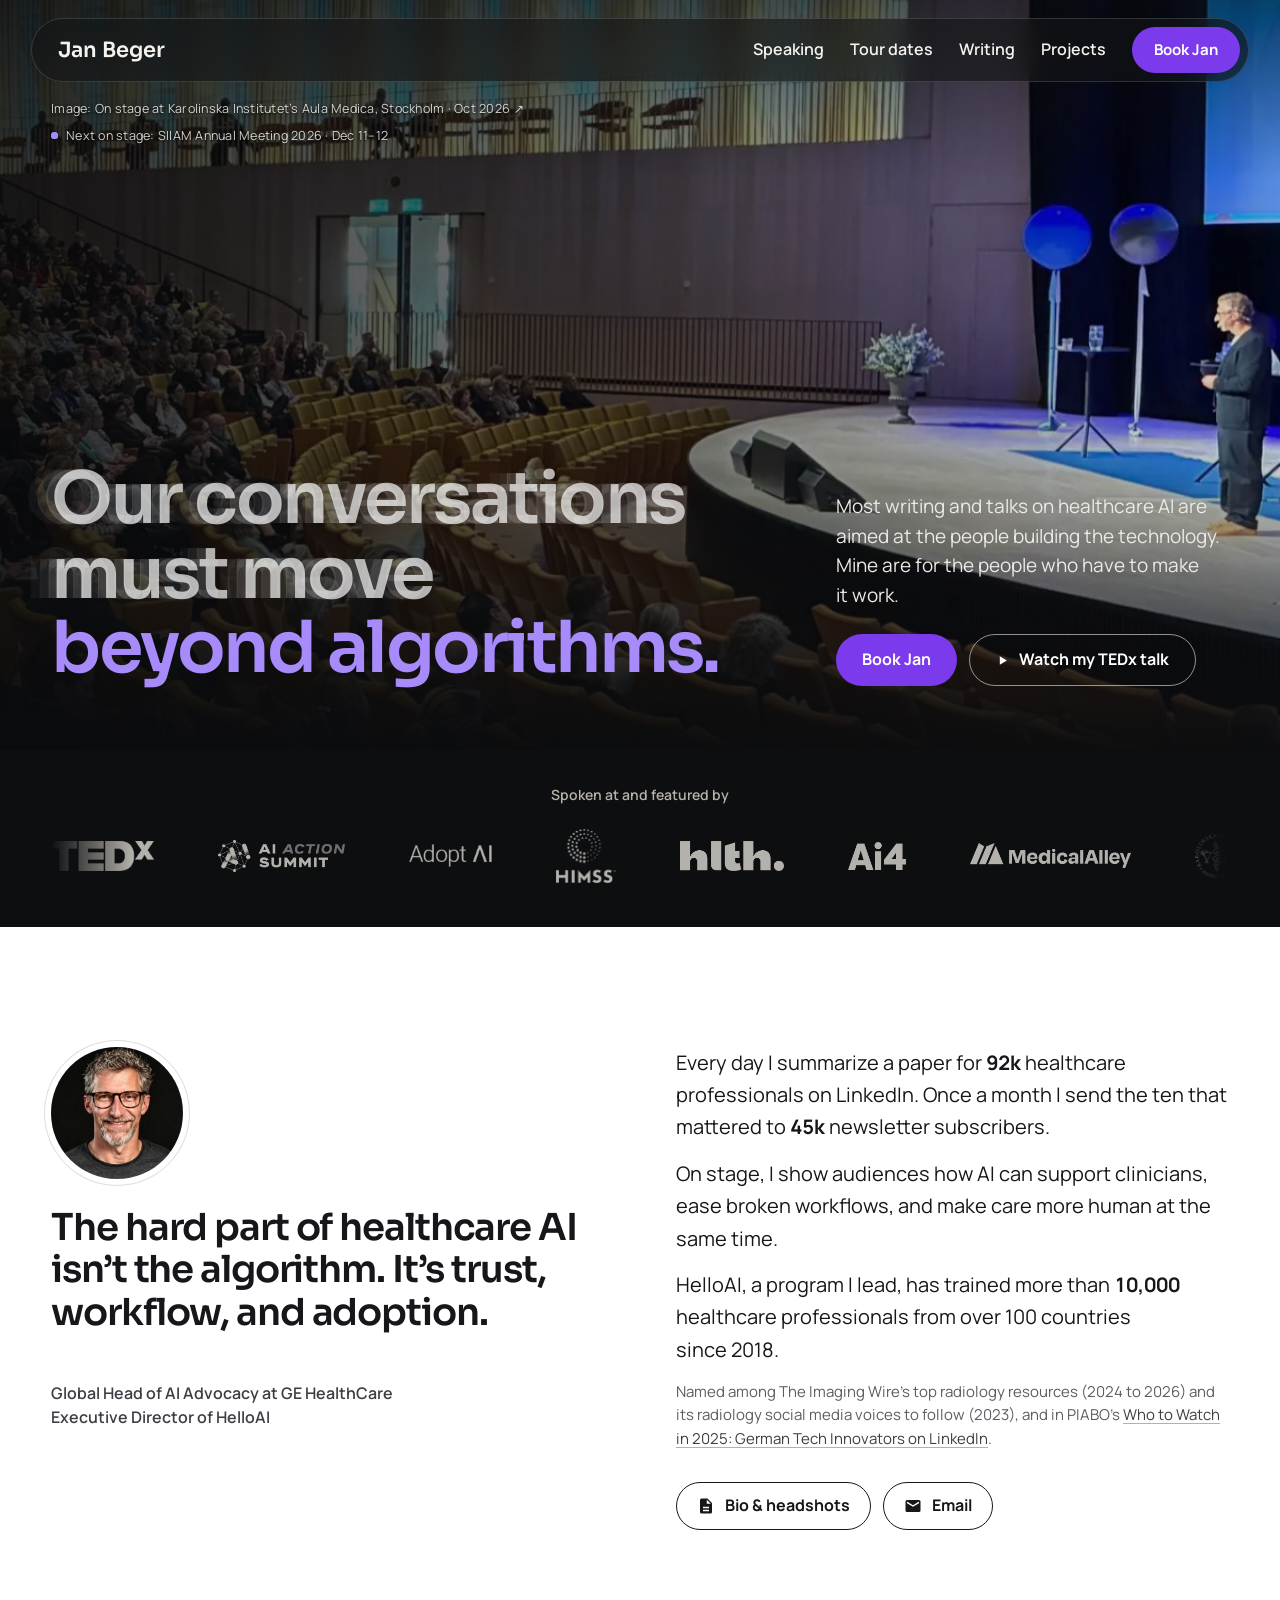
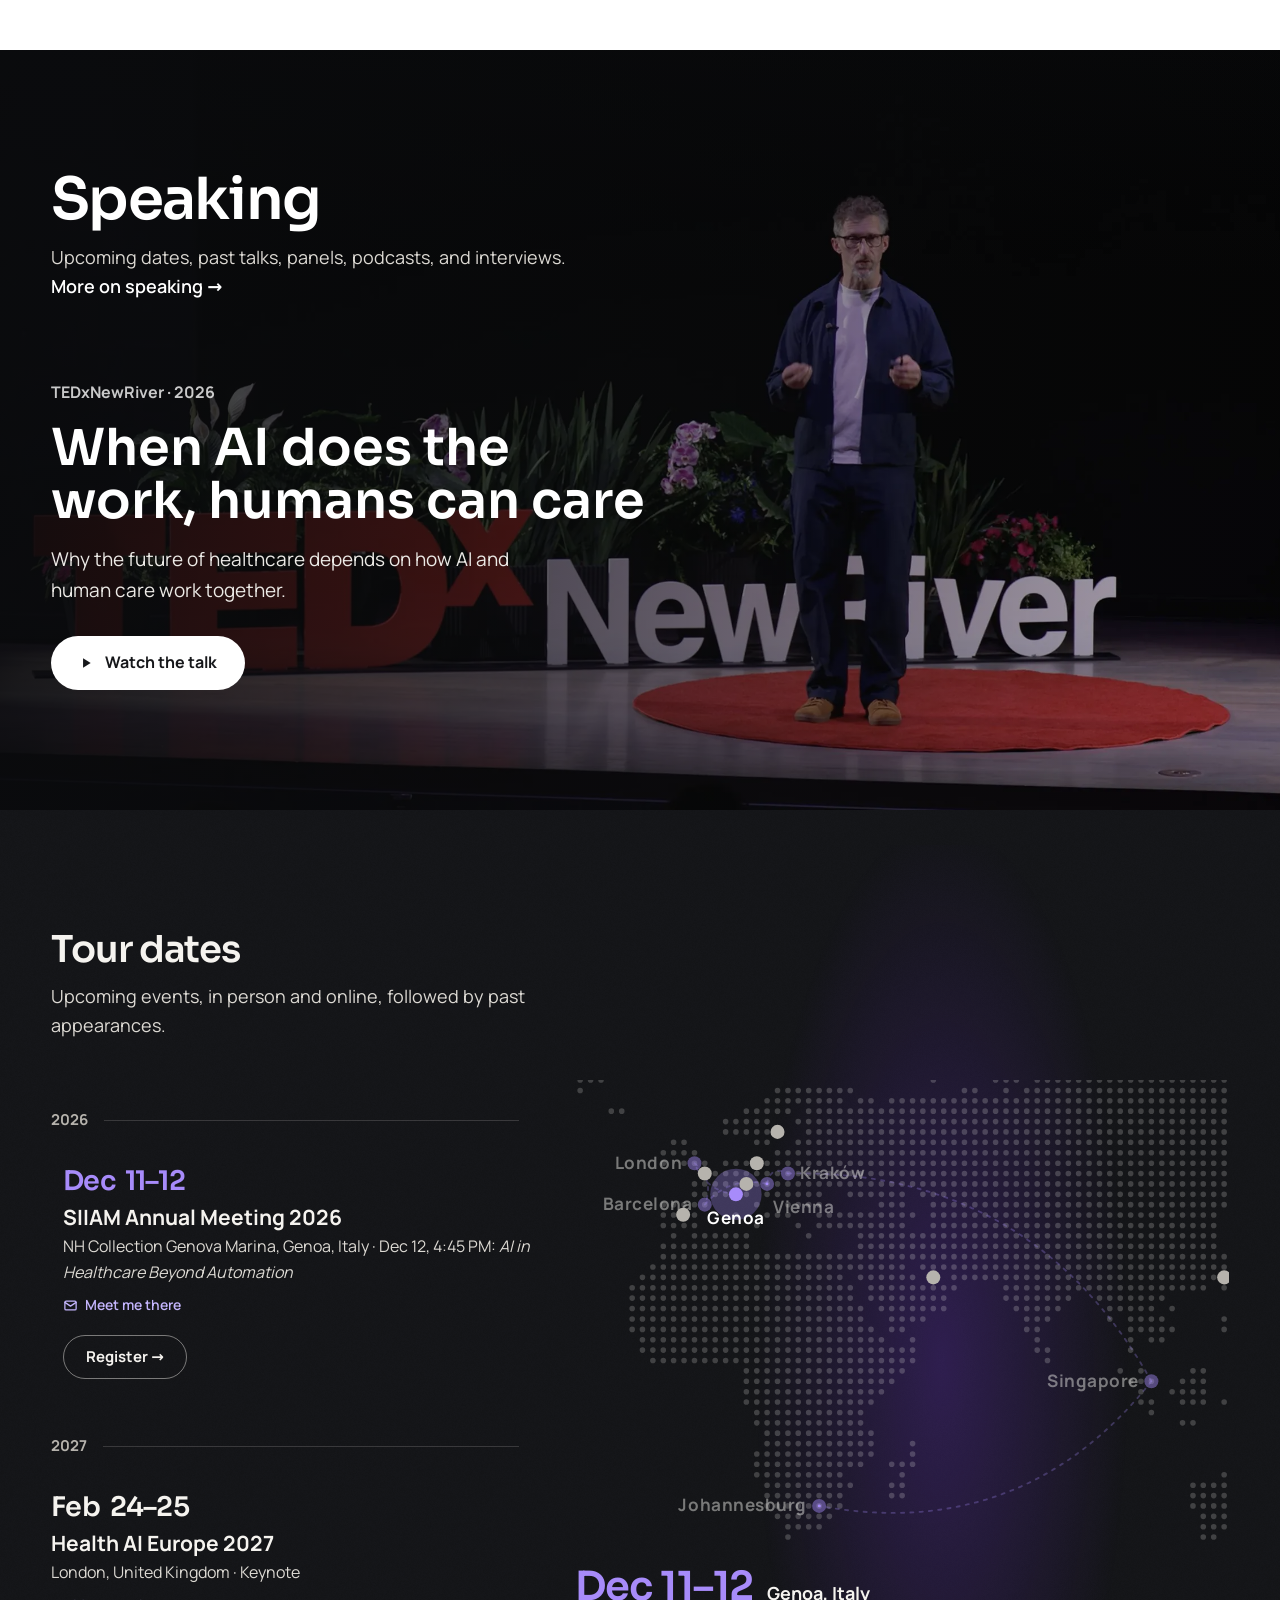
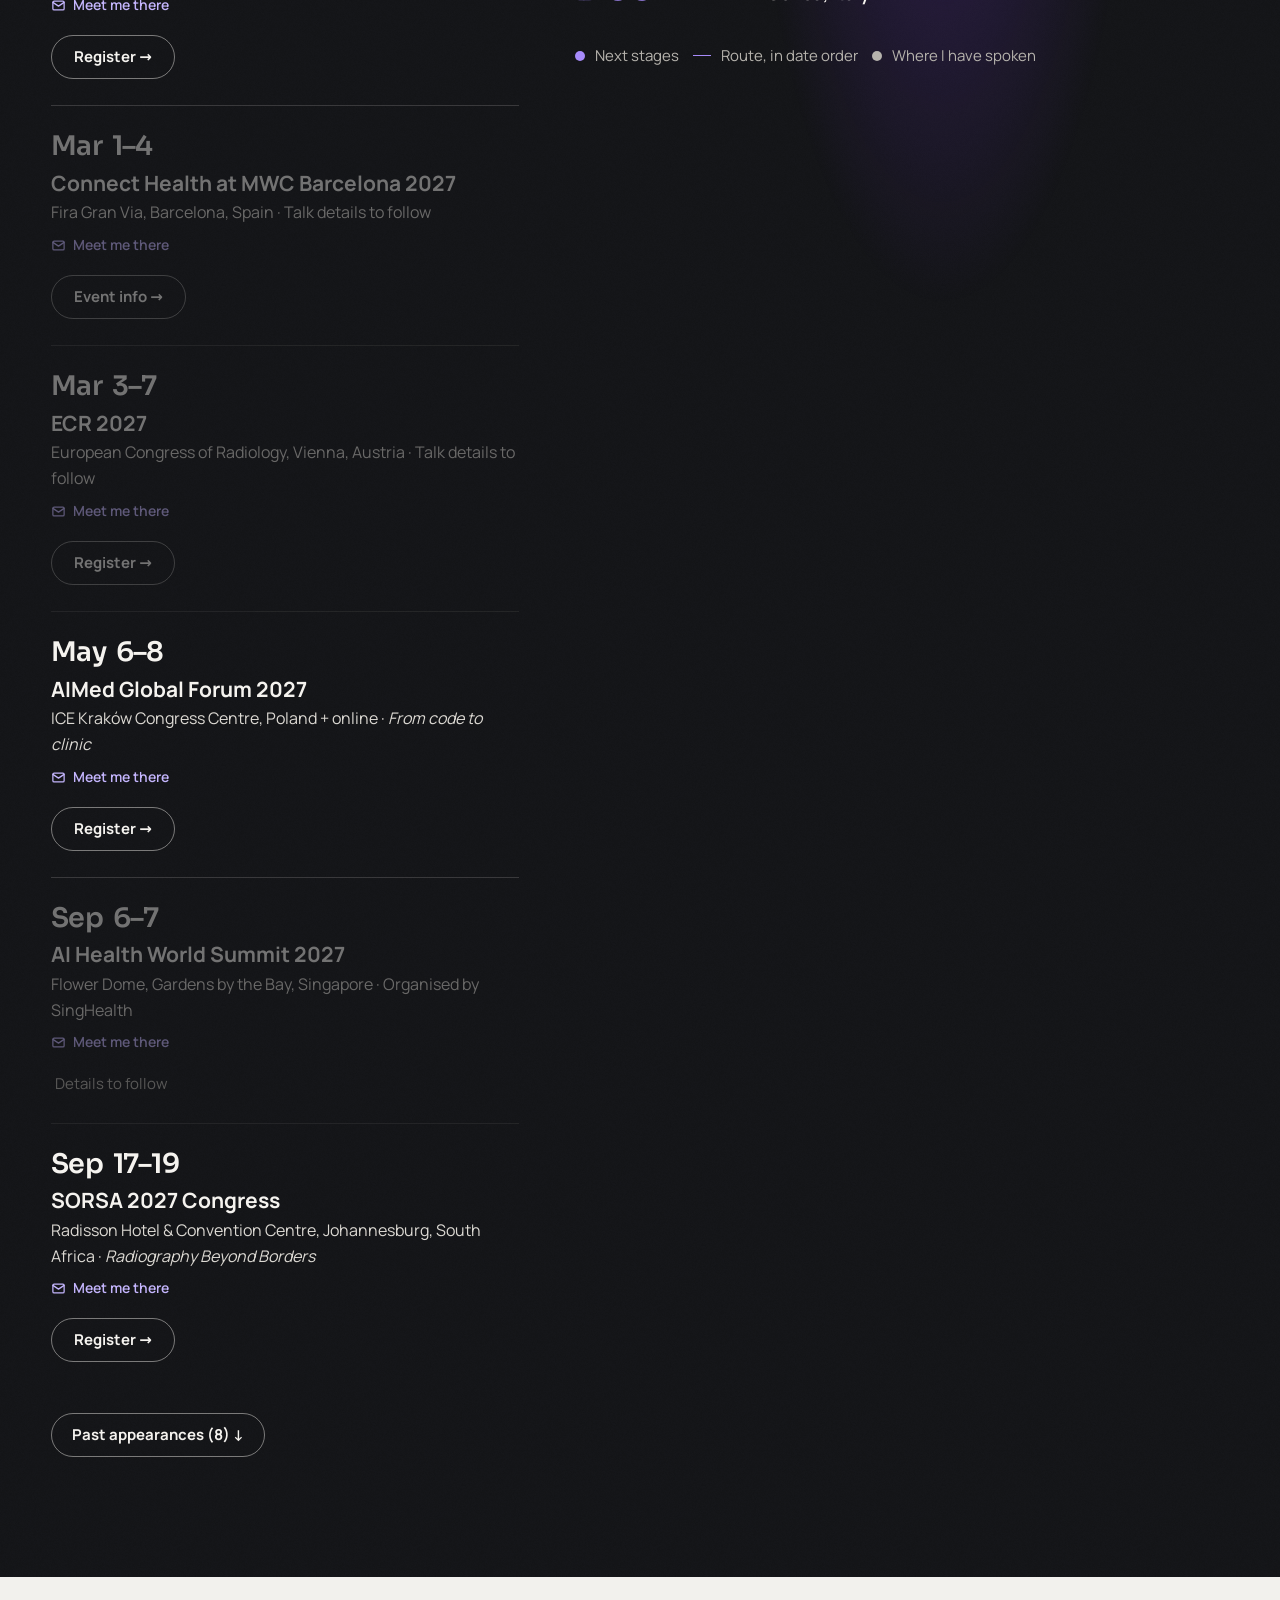
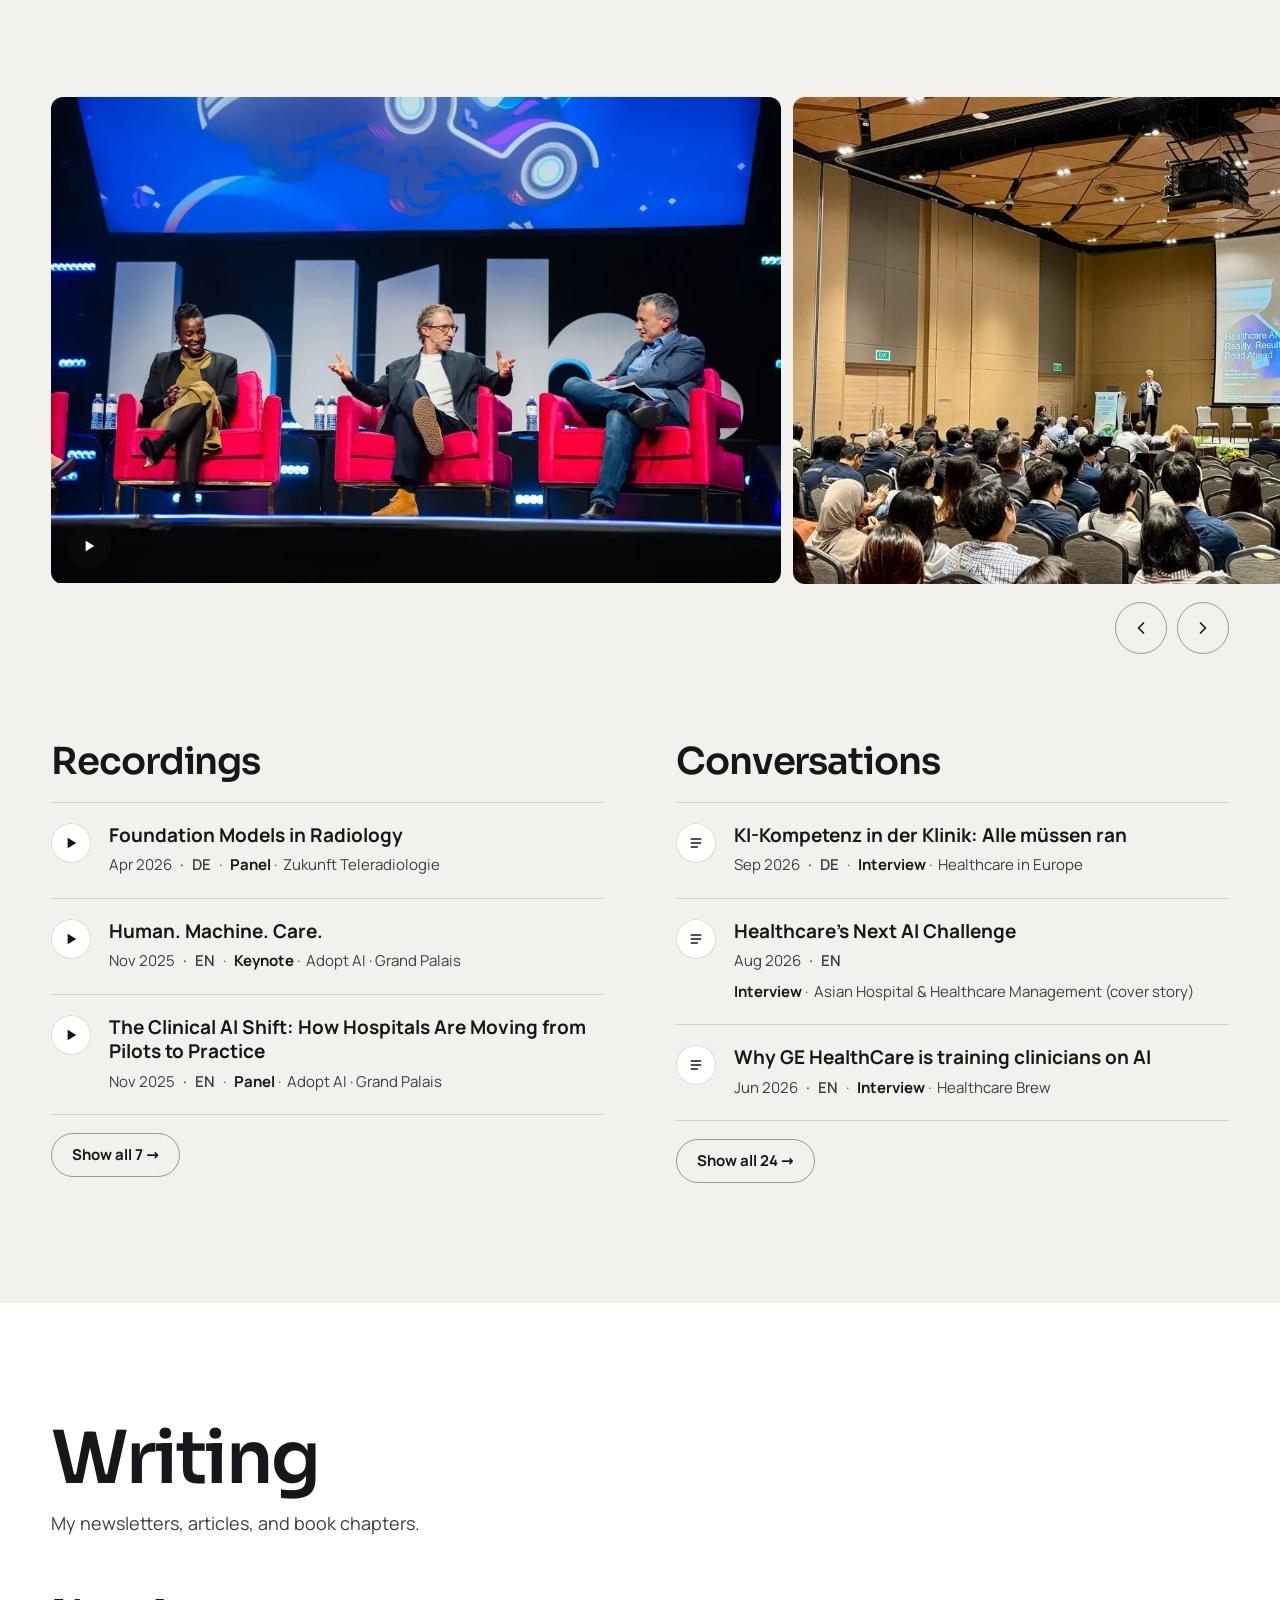
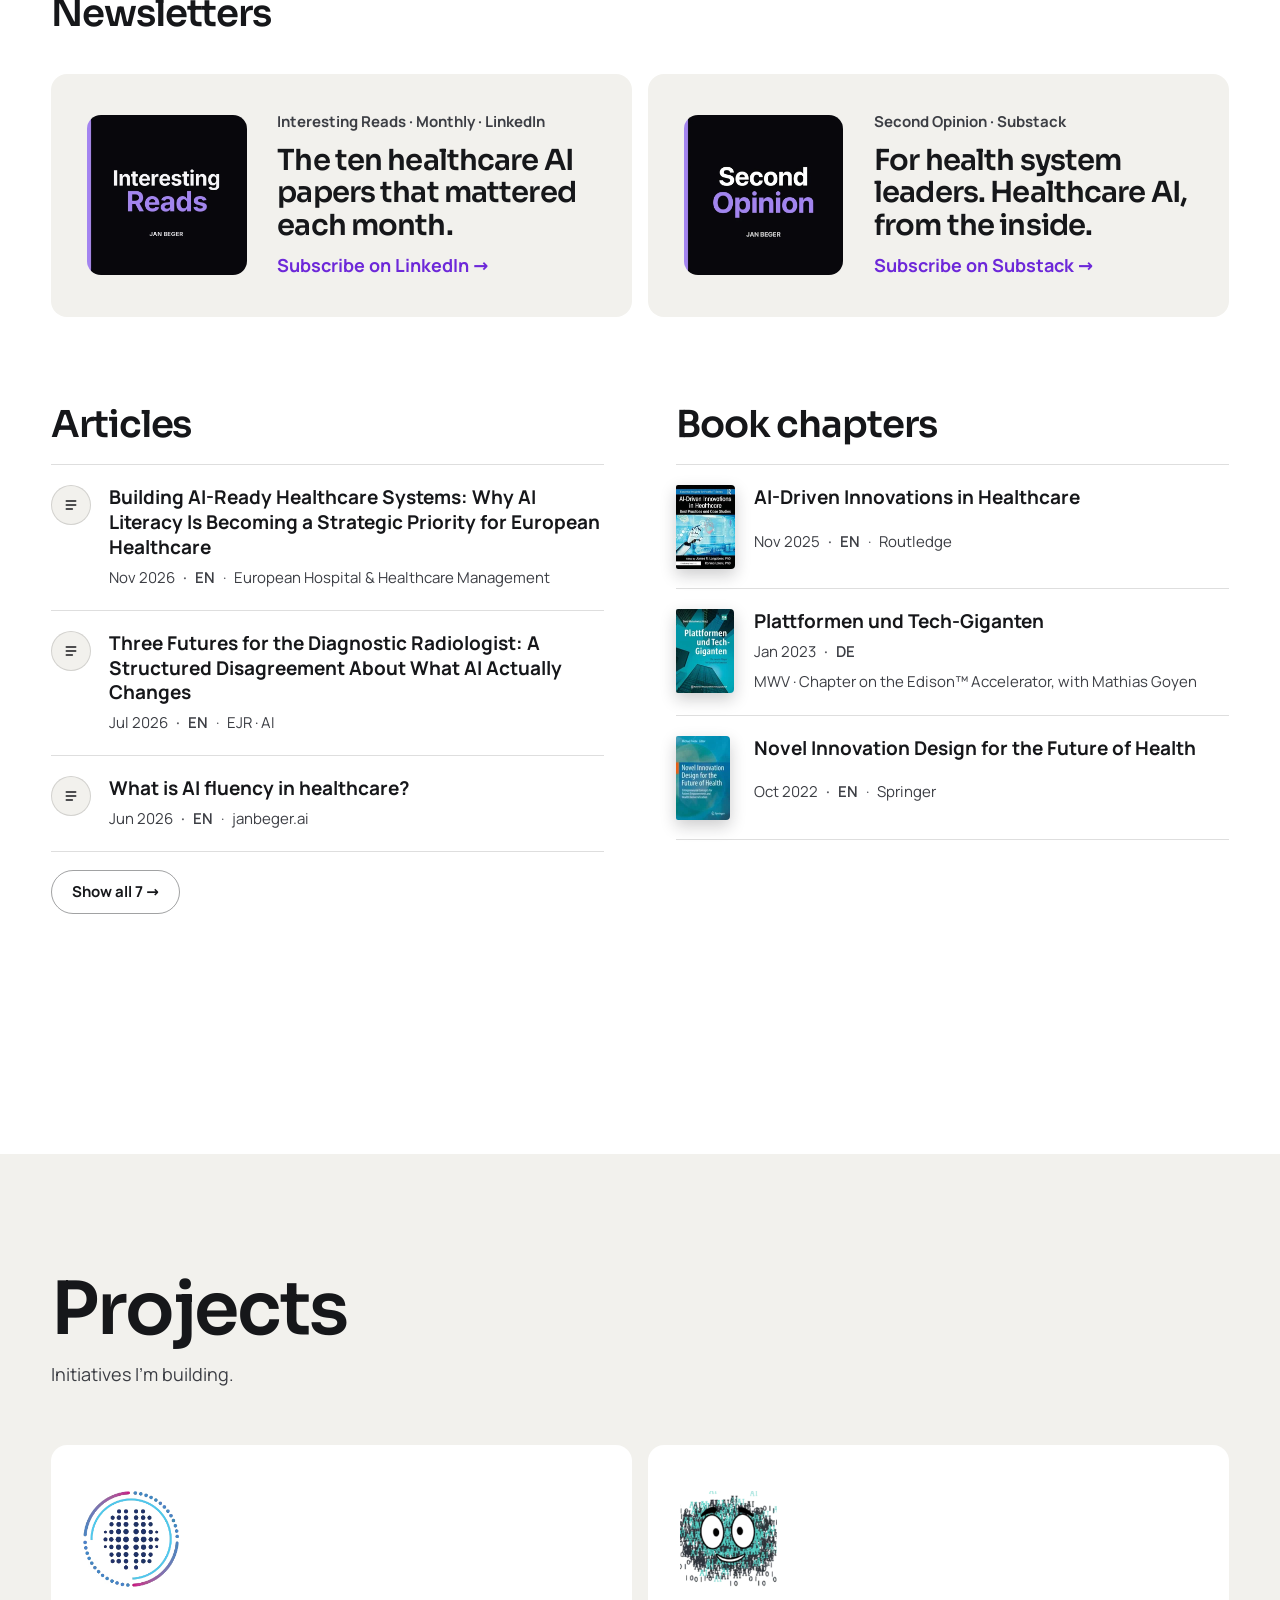
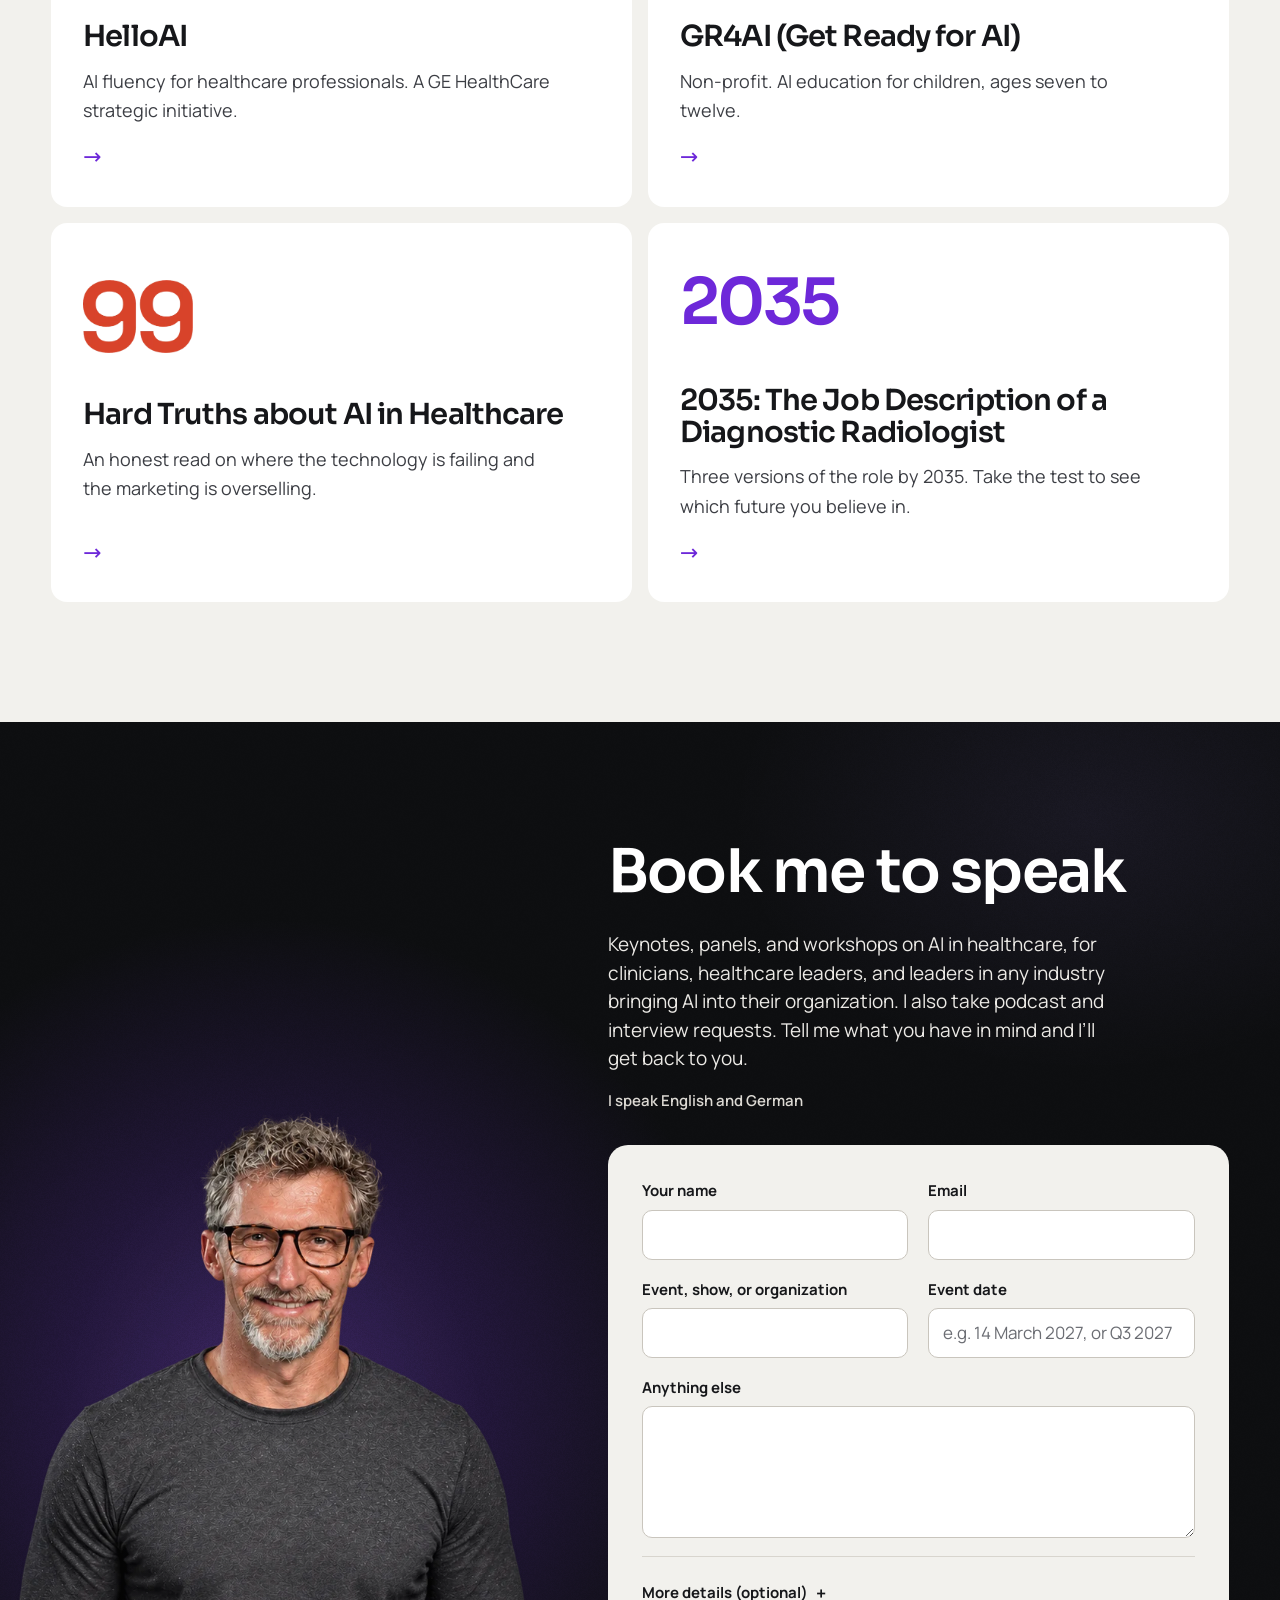
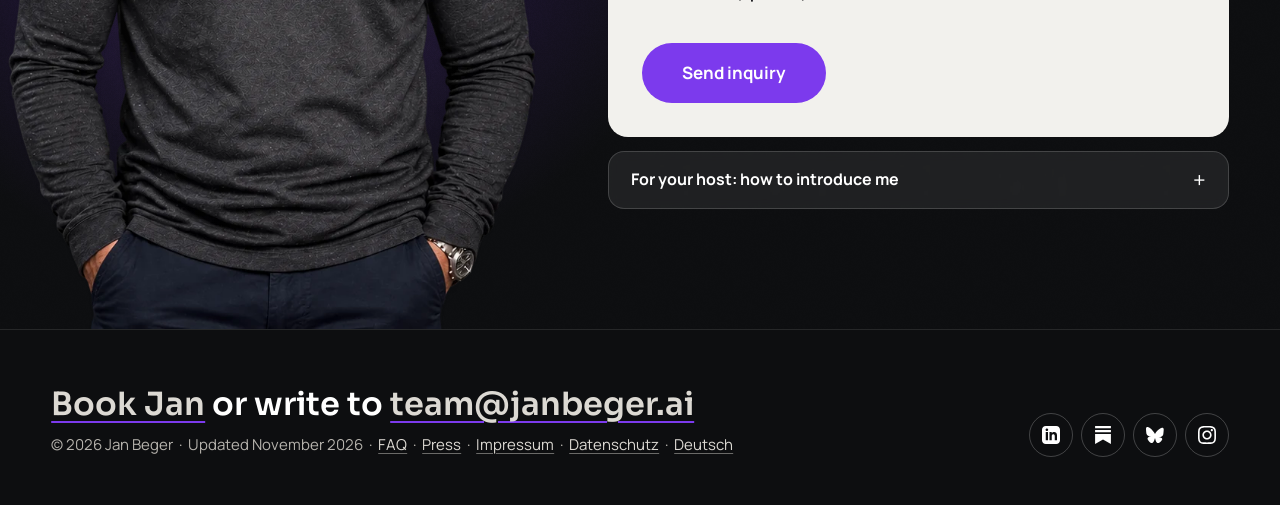
==== index.html @ 672ea3c6 "Phones: smaller booking portrait on 1x/2x screens 620 px version (93 KB instead of 149 KB) via image" ====
<!doctype html>
<html lang="en">
<head>
<meta charset="utf-8" />
<meta name="viewport" content="width=device-width,initial-scale=1" />
<meta name="color-scheme" content="dark" />
<meta name="theme-color" content="#0b0b0c" />
<link rel="icon" href="/favicon.svg" type="image/svg+xml" />
<link rel="icon" href="/favicon-32.png" type="image/png" sizes="32x32" />
<link rel="apple-touch-icon" sizes="180x180" href="/apple-touch-icon.png" />
<link rel="manifest" href="/site.webmanifest" />
<meta name="apple-mobile-web-app-title" content="Jan Beger" />
<title>Jan Beger · Healthcare AI Advocate &amp; Keynote Speaker</title>
<meta name="description" content="Healthcare AI, written for the people who have to make it work. Daily research summaries for 92k professionals, plus keynotes and writing." />
<link rel="canonical" href="https://janbeger.ai/" />
<meta property="og:title" content="Jan Beger · Healthcare AI Advocate &amp; Keynote Speaker" />
<meta property="og:description" content="Healthcare AI, written for the people who have to make it work. Daily research summaries for 92k professionals, plus keynotes and writing." />
<meta property="og:image" content="https://janbeger.ai/assets/og-card-2026.jpg" />
<meta property="og:image:width" content="1200" />
<meta property="og:image:height" content="630" />
<meta property="og:image:alt" content="Jan Beger on stage: Our conversations must move beyond algorithms." />
<meta property="og:url" content="https://janbeger.ai/" />
<meta property="og:type" content="website" />
<meta name="twitter:card" content="summary_large_image" />
<meta name="twitter:title" content="Jan Beger · Healthcare AI Advocate &amp; Keynote Speaker" />
<meta name="twitter:description" content="Healthcare AI, written for the people who have to make it work. Daily research summaries for 92k professionals, plus keynotes and writing." />
<meta name="twitter:image" content="https://janbeger.ai/assets/og-card-2026.jpg" />

<script type="application/ld+json">
{
  "@context": "https://schema.org",
  "@graph": [
    {
      "@type": "Person",
      "@id": "https://janbeger.ai/#jan",
      "name": "Jan Beger",
      "url": "https://janbeger.ai/",
      "image": "https://janbeger.ai/assets/portrait-v3.jpg",
      "jobTitle": [
        "Global Head of AI Advocacy, GE HealthCare",
        "Executive Director, HelloAI"
      ],
      "description": "Jan Beger is Global Head of AI Advocacy at GE HealthCare and Executive Director of HelloAI. He translates healthcare AI research into practical guidance for clinicians and health system leaders through daily LinkedIn research summaries, a monthly newsletter, writing, and keynotes.",
      "worksFor": [
        {
          "@type": "Organization",
          "name": "GE HealthCare",
          "url": "https://www.gehealthcare.com"
        },
        {
          "@type": "Organization",
          "name": "HelloAI",
          "url": "https://www.helloaiprofessional.com"
        }
      ],
      "knowsAbout": [
        "Healthcare AI",
        "Artificial intelligence in medicine",
        "Medical imaging",
        "Radiology AI",
        "Clinical AI adoption",
        "AI literacy in healthcare",
        "AI fluency in healthcare",
        "Healthcare AI keynote speaking",
        "AI in radiology",
        "Health system AI strategy"
      ],
      "sameAs": [
        "https://www.linkedin.com/in/janbeger",
        "https://janbeger.substack.com",
        "https://research.gehealthcare.com/about/",
        "https://bsky.app/profile/janbeger.bsky.social",
        "https://www.instagram.com/jan.beger/",
        "https://www.xing.com/profile/Jan_Beger"
      ],
      "subjectOf": [
        {
          "@type": "CreativeWork",
          "name": "Second Opinion",
          "description": "Jan Beger's Substack newsletter on healthcare AI for health system leaders.",
          "url": "https://janbeger.substack.com"
        },
        {
          "@type": "VideoObject",
          "name": "When AI Does the Work, Humans Can Care | Jan Beger | TEDxNewRiver",
          "description": "Jan Beger's TEDx talk on why the future of healthcare depends on how AI and human care work together.",
          "url": "https://www.youtube.com/watch?v=63kbKpDjxU8",
          "embedUrl": "https://www.youtube.com/embed/63kbKpDjxU8",
          "thumbnailUrl": "https://i.ytimg.com/vi/63kbKpDjxU8/hqdefault.jpg",
          "uploadDate": "2026-04-20",
          "publisher": {
            "@type": "Organization",
            "name": "TEDx Talks"
          }
        }
      ]
    },
    {
      "@type": "WebSite",
      "@id": "https://janbeger.ai/#website",
      "url": "https://janbeger.ai/",
      "name": "Jan Beger",
      "inLanguage": "en",
      "publisher": {
        "@id": "https://janbeger.ai/#jan"
      }
    },
    {
      "@type": "Event",
      "name": "SIIAM Annual Meeting 2026",
      "description": "4th annual meeting of the Italian Society of Artificial Intelligence in Medicine (SIIAM). Jan Beger speaks on December 12 at 4:45 PM: AI in Healthcare Beyond Automation.",
      "startDate": "2026-12-11",
      "endDate": "2026-12-12",
      "eventAttendanceMode": "https://schema.org/OfflineEventAttendanceMode",
      "eventStatus": "https://schema.org/EventScheduled",
      "location": {
        "@type": "Place",
        "name": "NH Collection Genova Marina",
        "address": {
          "@type": "PostalAddress",
          "streetAddress": "Molo Ponte Calvi 5",
          "addressLocality": "Genoa",
          "postalCode": "16124",
          "addressCountry": "IT"
        }
      },
      "organizer": {
        "@type": "Organization",
        "name": "Società Italiana Intelligenza Artificiale in Medicina (SIIAM)",
        "url": "https://www.siiam.it/en"
      },
      "url": "https://www.siiam.it/en/events/annual-meeting",
      "performer": {
        "@id": "https://janbeger.ai/#jan"
      }
    },
    {
      "@type": "Event",
      "name": "Health AI Europe 2027",
      "startDate": "2027-02-24",
      "endDate": "2027-02-25",
      "eventAttendanceMode": "https://schema.org/OfflineEventAttendanceMode",
      "eventStatus": "https://schema.org/EventScheduled",
      "location": {
        "@type": "Place",
        "name": "London",
        "address": {
          "@type": "PostalAddress",
          "addressLocality": "London",
          "addressCountry": "GB"
        }
      },
      "organizer": {
        "@type": "Organization",
        "name": "IQ International"
      },
      "url": "https://www.europe.health-ai-summit.com/",
      "performer": {
        "@id": "https://janbeger.ai/#jan"
      }
    },
    {
      "@type": "Event",
      "name": "Connect Health at MWC Barcelona 2027",
      "startDate": "2027-03-01",
      "endDate": "2027-03-04",
      "eventAttendanceMode": "https://schema.org/OfflineEventAttendanceMode",
      "eventStatus": "https://schema.org/EventScheduled",
      "location": {
        "@type": "Place",
        "name": "Fira Gran Via",
        "address": {
          "@type": "PostalAddress",
          "addressLocality": "Barcelona",
          "addressCountry": "ES"
        }
      },
      "organizer": {
        "@type": "Organization",
        "name": "GSMA",
        "url": "https://www.gsma.com/"
      },
      "url": "https://www.mwcbarcelona.com/industries/connect-health",
      "performer": {
        "@id": "https://janbeger.ai/#jan"
      }
    },
    {
      "@type": "Event",
      "name": "ECR 2027: European Congress of Radiology",
      "startDate": "2027-03-03",
      "endDate": "2027-03-07",
      "eventAttendanceMode": "https://schema.org/OfflineEventAttendanceMode",
      "eventStatus": "https://schema.org/EventScheduled",
      "location": {
        "@type": "Place",
        "name": "Vienna",
        "address": {
          "@type": "PostalAddress",
          "addressLocality": "Vienna",
          "addressCountry": "AT"
        }
      },
      "organizer": {
        "@type": "Organization",
        "name": "European Society of Radiology",
        "url": "https://www.myesr.org/"
      },
      "url": "https://www.myesr.org/congress/",
      "performer": {
        "@id": "https://janbeger.ai/#jan"
      }
    },
    {
      "@type": "Event",
      "name": "AIMed Global Forum 2027: From code to clinic",
      "startDate": "2027-05-06",
      "endDate": "2027-05-08",
      "eventAttendanceMode": "https://schema.org/MixedEventAttendanceMode",
      "eventStatus": "https://schema.org/EventScheduled",
      "location": {
        "@type": "Place",
        "name": "ICE Kraków Congress Centre",
        "address": {
          "@type": "PostalAddress",
          "addressLocality": "Kraków",
          "addressCountry": "PL"
        }
      },
      "url": "https://aimedicine.one/",
      "performer": {
        "@id": "https://janbeger.ai/#jan"
      }
    },
    {
      "@type": "Event",
      "name": "AI Health World Summit 2027",
      "startDate": "2027-09-06",
      "endDate": "2027-09-07",
      "eventAttendanceMode": "https://schema.org/OfflineEventAttendanceMode",
      "eventStatus": "https://schema.org/EventScheduled",
      "location": {
        "@type": "Place",
        "name": "Flower Dome, Gardens by the Bay",
        "address": {
          "@type": "PostalAddress",
          "addressLocality": "Singapore",
          "addressCountry": "SG"
        }
      },
      "organizer": {
        "@type": "Organization",
        "name": "SingHealth"
      },
      "performer": {
        "@id": "https://janbeger.ai/#jan"
      }
    },
    {
      "@type": "Event",
      "name": "SORSA 2027 Congress: Radiography Beyond Borders",
      "startDate": "2027-09-17",
      "endDate": "2027-09-19",
      "eventAttendanceMode": "https://schema.org/OfflineEventAttendanceMode",
      "eventStatus": "https://schema.org/EventScheduled",
      "location": {
        "@type": "Place",
        "name": "Radisson Hotel and Convention Centre, Johannesburg (OR Tambo)",
        "address": {
          "@type": "PostalAddress",
          "addressLocality": "Johannesburg",
          "addressCountry": "ZA"
        }
      },
      "organizer": {
        "@type": "Organization",
        "name": "Society of Radiographers of South Africa (SORSA)",
        "url": "https://www.sorsa.org.za/"
      },
      "url": "https://consultus-sorsa2027.eventsairsite.com/",
      "performer": {
        "@id": "https://janbeger.ai/#jan"
      }
    }
  ]
}
</script>

<link rel="preload" as="image" href="assets/stage-arena.webp" media="(min-width: 861px)">
<link rel="preload" as="image" href="assets/stage-arena-m.webp" media="(max-width: 860px)">
<link rel="preload" href="/assets/fonts/sora-latin-wght-normal.woff2" as="font" type="font/woff2" crossorigin />
<link rel="preload" href="/assets/fonts/manrope-latin-wght-normal.woff2" as="font" type="font/woff2" crossorigin />
<link rel="stylesheet" href="/assets/fonts/fonts.css" />
<style>
  /* ============ STAGE THEME (2026-11 redesign) ============ */
  :root{
    --bg:     #0b0b0c;
    --bg-2:   #121214;
    --card:   #17171a;
    --ink:    #f4f1ea;
    --ink-2:  #c9c4ba;
    --ink-3:  #9a958c;
    --paper:  #f4f1ea;
    --paper-ink: #0b0b0c;
    --rule:   rgba(244,241,234,0.16);
    --accent: #7c3aed;
    --accent-hover: #8b5cf6;
    --sans:   "Inter Tight", system-ui, -apple-system, BlinkMacSystemFont, "Segoe UI", sans-serif;
    --display:"Anton", "Impact", "Arial Narrow", sans-serif;
    --gutter: clamp(20px, 4vw, 56px);
    --max:    1320px;
  }

  *,*::before,*::after{ box-sizing: border-box; }
  html,body{ margin:0; padding:0; }
  html{ background: var(--bg); overflow-x: clip; scroll-behavior: smooth; scroll-padding-top: 84px; }
  @media (prefers-reduced-motion: reduce){ html{ scroll-behavior: auto; } }
  body{
    background: var(--bg);
    color: var(--ink);
    font-family: var(--sans);
    font-size: 17px;
    line-height: 1.55;
    -webkit-font-smoothing: antialiased;
    text-rendering: optimizeLegibility;
  }
  ::selection{ background: var(--accent); color: var(--paper-ink); }
  img{ display:block; max-width:100%; height:auto; }
  a{ color: var(--ink); text-decoration: none; transition: color .15s ease, background-color .15s ease, border-color .15s ease, opacity .15s ease; }
  a:hover{ color: var(--accent-hover); }
  :focus-visible{ outline: 2px solid var(--accent); outline-offset: 3px; }

  .container{ max-width: var(--max); margin: 0 auto; padding: 0 var(--gutter); }

  h1,h2,h3{ margin: 0; font-weight: 400; }
  .display{ font-family: var(--display); font-weight: 400; text-transform: uppercase; letter-spacing: 0.002em; }

  /* ============ NAV ============ */
  nav.top{
    position: fixed; top: 0; left: 0; right: 0; z-index: 50;
    transition: background-color .25s ease, border-color .25s ease;
    border-bottom: 1px solid transparent;
  }
  nav.top.scrolled{
    background: rgba(11,11,12,0.86);
    -webkit-backdrop-filter: blur(12px); backdrop-filter: blur(12px);
    border-bottom-color: var(--rule);
  }
  nav.top .row{
    max-width: var(--max); margin: 0 auto; padding: 20px var(--gutter);
    display: flex; align-items: center; gap: 28px;
  }
  nav.top .wordmark{ font-family: var(--display); font-size: 24px; letter-spacing: 0.05em; text-transform: uppercase; line-height: 1; margin-right: auto; }
  nav.top .links{ display: flex; gap: 28px; }
  nav.top .links a{ font-size: 14px; font-weight: 600; letter-spacing: 0.1em; text-transform: uppercase; color: var(--ink); }
  nav.top .links a:hover, nav.top .links a.active{ color: var(--accent); }
  nav.top .nav-book{
    display: inline-flex; align-items: center; min-height: 44px; padding: 0 20px;
    border: 1px solid rgba(244,241,234,0.5); border-radius: 999px;
    font-size: 14px; font-weight: 600; letter-spacing: 0.06em; text-transform: uppercase;
  }
  nav.top .nav-book:hover{ border-color: var(--accent); color: var(--accent); }
  nav.top .to-top{
    position: fixed; right: var(--gutter); bottom: 96px; z-index: 40;
    width: 44px; height: 44px; border-radius: 999px;
    display: inline-flex; align-items: center; justify-content: center;
    background: rgba(23,23,26,0.9); border: 1px solid var(--rule); color: var(--ink);
    opacity: 0; pointer-events: none; transition: opacity .2s ease;
  }
  nav.top .to-top svg{ width: 18px; height: 18px; }
  nav.top .to-top.show{ opacity: 1; pointer-events: auto; }
  @media (max-width: 760px){
    nav.top .row{ gap: 16px; padding-top: 16px; padding-bottom: 16px; }
    nav.top .wordmark{ font-size: 20px; }
    nav.top .links{ gap: 14px; }
    nav.top .links a{ font-size: 12px; letter-spacing: 0.08em; }
    nav.top .nav-book{ display: none; }
  }
  @media (max-width: 360px){ nav.top .links a{ font-size: 11px; } nav.top .links{ gap: 10px; } }

  /* ============ HERO ============ */
  .hero{
    position: relative; overflow: hidden; background: #050505;
    min-height: 640px; height: 100vh; height: 100svh; max-height: 980px;
    display: flex; align-items: flex-end;
  }
  .hero .hero-photo{
    position: absolute; inset: 0; width: 100%; height: 100%;
    object-fit: cover; object-position: 70% 30%; opacity: 0.8;
  }
  .hero::after{
    content: ""; position: absolute; inset: 0; pointer-events: none;
    background: linear-gradient(180deg, rgba(11,11,12,0.6) 0%, rgba(11,11,12,0) 22%, rgba(11,11,12,0) 42%, rgba(11,11,12,0.94) 100%);
  }
  .hero .hero-inner{ position: relative; z-index: 1; width: 100%; max-width: var(--max); margin: 0 auto; padding: 0 var(--gutter) 56px; }
  .hero .hero-id{ display: flex; flex-wrap: wrap; align-items: flex-end; gap: 8px 28px; margin-bottom: 20px; }
  .hero .name{ font-family: var(--sans); font-size: 15px; font-weight: 700; letter-spacing: 0.18em; text-transform: uppercase; color: var(--accent); }
  .hero .role{ margin: 0; font-size: 14px; font-weight: 500; line-height: 1.45; letter-spacing: 0.03em; color: var(--ink-2); }
  .hero .tagline{
    margin: 0; max-width: 1260px;
    font-family: var(--display); font-weight: 400; text-transform: uppercase;
    font-size: clamp(52px, 7.8vw, 112px); line-height: 0.9; letter-spacing: 0.002em;
  }
  @media (min-width: 900px){ .hero .tagline{ max-width: 7.8em; } }
  .hero .tagline .accent{ color: var(--accent); }
  .hero .hero-foot{ display: flex; flex-wrap: wrap; justify-content: space-between; align-items: flex-end; gap: 28px 40px; margin-top: 32px; }
  .hero .lede{ margin: 0; max-width: 560px; text-wrap: pretty; font-size: 20px; line-height: 1.45; color: var(--ink-2); }
  .hero .cta-primary{ display: flex; flex-wrap: wrap; gap: 12px; }
  .hero .book, .hero .follow{
    display: inline-flex; align-items: center; gap: 10px; min-height: 52px; padding: 0 26px;
    border-radius: 999px; font-weight: 600; font-size: 16px;
  }
  .hero .book{ background: var(--accent); color: var(--paper-ink); }
  .hero .book:hover{ background: var(--accent-hover); color: var(--paper-ink); }
  .hero .follow{ background: rgba(244,241,234,0.12); color: var(--ink); }
  .hero .follow:hover{ background: rgba(244,241,234,0.2); color: var(--ink); }
  .hero .follow .li-logo{ width: 18px; height: 18px; fill: currentColor; }
  .hero .follow .count{ color: var(--ink-2); font-weight: 500; }
  @media (max-width: 760px){
    .hero{ min-height: 600px; height: auto; max-height: none; padding-top: 360px; }
    .hero .hero-photo{ object-position: 70% 22%; height: 72%; }
    .hero::after{ background: linear-gradient(180deg, rgba(11,11,12,0.55) 0%, rgba(11,11,12,0) 18%, rgba(11,11,12,0.2) 40%, rgba(11,11,12,1) 70%); }
    .hero .hero-inner{ padding-bottom: 40px; }
    .hero .lede{ font-size: 18px; }
    .hero .cta-primary{ width: 100%; }
    .hero .book, .hero .follow{ flex: 1 1 auto; justify-content: center; }
  }

  /* ============ INTRO BAND ============ */
  .intro{ border-top: 1px solid var(--rule); }
  .intro .container{ display: flex; flex-wrap: wrap; gap: 32px 64px; padding-top: 56px; padding-bottom: 56px; }
  .intro .bio-col{ flex: 1 1 520px; }
  .intro .bio{ text-wrap: pretty; margin: 0 0 14px; font-size: 19px; color: var(--ink-2); max-width: 680px; }
  .intro .bio:last-child{ margin-bottom: 0; }
  .intro .bio .num{ color: var(--ink); font-weight: 700; }
  .intro .cta-secondary{ flex: 0 1 auto; display: flex; flex-wrap: wrap; align-content: flex-start; gap: 12px; }
  .intro .cta-link{
    display: inline-flex; align-items: center; gap: 10px; min-height: 48px; padding: 0 20px;
    border: 1px solid rgba(244,241,234,0.35); border-radius: 999px; font-size: 15px; font-weight: 600;
  }
  .intro .cta-link svg{ width: 18px; height: 18px; fill: currentColor; }
  .intro .cta-link:hover{ border-color: var(--accent); }

  /* ============ FEATURED IN ============ */
  .featured-in{ max-width: var(--max); margin: 0 auto; padding: 28px var(--gutter); display: flex; flex-wrap: wrap; align-items: center; gap: 12px 32px; }
  .featured-in .label{ font-size: 12px; font-weight: 700; letter-spacing: 0.18em; text-transform: uppercase; color: var(--accent); }
  .featured-in .logos{ display: flex; flex-wrap: wrap; gap: 10px 28px; }
  .featured-in .logos span{ font-size: 14px; font-weight: 600; letter-spacing: 0.1em; text-transform: uppercase; color: var(--ink-3); }

  /* ============ TEDX FEATURE ============ */
  .tedx-feature{ margin-top: 64px; }
  .tedx-card{ display: flex; flex-wrap: wrap; background: var(--paper); color: var(--paper-ink); }
  .tedx-card:hover{ color: var(--paper-ink); }
  .tedx-card .thumb{ flex: 1 1 560px; position: relative; min-height: 360px; background: #111; overflow: hidden; }
  .tedx-card .thumb img{ position: absolute; inset: 0; width: 100%; height: 100%; object-fit: cover; transition: transform .6s ease; }
  .tedx-card:hover .thumb img{ transform: scale(1.03); }
  .tedx-card .play{
    position: absolute; left: 50%; top: 50%; width: 104px; height: 104px; margin: -52px 0 0 -52px;
    display: flex; align-items: center; justify-content: center; border-radius: 999px;
    background: var(--accent); color: var(--paper-ink); transition: transform .2s ease;
  }
  .tedx-card .play svg{ width: 40px; height: 40px; margin-left: 4px; }
  .tedx-card:hover .play{ transform: scale(1.06); }
  .tedx-card .meta{ flex: 1 1 440px; padding: clamp(36px, 6vw, 96px); display: flex; flex-direction: column; justify-content: center; gap: 22px; }
  .tedx-card .kicker{ font-size: 14px; font-weight: 700; letter-spacing: 0.16em; text-transform: uppercase; }
  .tedx-card h3{ font-family: var(--display); font-weight: 400; text-transform: uppercase; font-size: clamp(40px, 4.6vw, 76px); line-height: 0.95; }
  .tedx-card p{ margin: 0; max-width: 480px; font-size: 19px; color: #3d3a35; }
  .tedx-card .cta{ font-weight: 700; text-decoration: underline; text-underline-offset: 4px; }
  @media (max-width: 760px){ .tedx-card .thumb{ min-height: 0; aspect-ratio: 16 / 9; } .tedx-card .play{ width: 76px; height: 76px; margin: -38px 0 0 -38px; } .tedx-card .play svg{ width: 30px; height: 30px; } }

  /* ============ TRACK HEADERS ============ */
  .track{ padding-top: 128px; }
  .track-sep{ max-width: var(--max); margin: 0 auto; padding: 0 var(--gutter); }
  .track-field{ display: flex; flex-wrap: wrap; justify-content: space-between; align-items: flex-end; gap: 16px 40px; padding-bottom: 28px; border-bottom: 1px solid var(--rule); }
  .track-title{ font-family: var(--display); text-transform: uppercase; font-size: clamp(64px, 11vw, 168px); line-height: 0.86; }
  .track-sub{ margin: 0; max-width: 400px; color: var(--ink-3); font-size: 16px; }
  .track-sub a{ color: var(--ink); font-weight: 600; white-space: nowrap; }
  .track-sub a:hover{ color: var(--accent); }

  /* generic section inside a track */
  .block{ max-width: var(--max); margin: 0 auto; padding: 72px var(--gutter) 0; }
  .block h2, .duo section > h2{ font-family: var(--display); text-transform: uppercase; font-size: clamp(40px, 5vw, 72px); line-height: 0.95; margin-bottom: 14px; }
  .duo{ max-width: var(--max); margin: 0 auto; padding: 72px var(--gutter) 0; display: grid; grid-template-columns: repeat(2, minmax(0, 1fr)); gap: 56px 64px; align-items: start; }
  .duo section > h2{ font-size: clamp(32px, 3.4vw, 48px); margin-bottom: 8px; }
  @media (max-width: 900px){ .duo{ grid-template-columns: 1fr; gap: 56px; } }

  /* ============ TOUR DATES (#events) ============ */
  #events .events-intro{ margin: 0 0 36px; max-width: 520px; color: var(--ink-3); }
  ul.events{ list-style: none; margin: 0; padding: 0; border-top: 1px solid var(--rule); }
  .events-group{
    display: flex; align-items: center; gap: 16px;
    padding: 28px 0 8px; font-size: 13px; font-weight: 700; letter-spacing: 0.18em; text-transform: uppercase; color: var(--accent);
  }
  .events-group::after{ content: ""; flex: 1; height: 1px; background: var(--rule); }
  .event-card{
    display: grid; grid-template-columns: 250px minmax(0, 1fr) auto; gap: 12px 36px; align-items: center;
    padding: 26px 0; border-bottom: 1px solid var(--rule);
  }
  .event-date{ font-family: var(--display); font-size: 40px; line-height: 1; text-transform: uppercase; display: flex; flex-wrap: wrap; gap: 0 12px; }
  .event-card:not(.past) .event-date{ color: var(--ink); }
  ul.events > .events-group:first-child + .event-card:not(.past) .event-date{ color: var(--accent); }
  .event-name{ margin: 0; font-size: 23px; font-weight: 600; line-height: 1.25; }
  .event-meta{ margin: 4px 0 0; color: var(--ink-3); font-size: 16px; }
  .event-meta em{ font-style: italic; color: var(--ink-2); }
  .event-meta a{ color: var(--ink-2); text-decoration: underline; text-underline-offset: 2px; }
  .event-cta{
    justify-self: end; display: inline-flex; align-items: center; min-height: 44px; padding: 0 22px;
    border: 1px solid rgba(244,241,234,0.4); border-radius: 999px; font-size: 14px; font-weight: 700; white-space: nowrap;
  }
  .event-cta:hover{ border-color: var(--accent); color: var(--accent); }
  .event-pending{ justify-self: end; font-size: 14px; color: var(--ink-3); white-space: nowrap; padding: 0 4px; }
  .event-card.past{ opacity: 0.55; transition: opacity .18s ease; }
  .event-card.past:hover, .event-card.past:focus-within{ opacity: 1; }
  .event-card.past .event-date{ color: var(--ink-3); }
  .event-card.past .event-pending{ display: none; }
  @media (max-width: 760px){
    .event-card{ grid-template-columns: 1fr; gap: 8px; padding: 22px 0; }
    .event-date{ font-size: 32px; }
    .event-name{ font-size: 20px; }
    .event-cta, .event-pending{ justify-self: start; margin-top: 6px; }
    .event-pending{ padding: 0; }
  }

  /* ============ STAGE PHOTO STRIP (#stageReel) ============ */
  .stage-shot{ margin: 72px 0 0; }
  .stage-shot .reel{
    display: flex; gap: 12px; overflow-x: auto; scroll-snap-type: x mandatory;
    padding: 0 max(var(--gutter), calc((100% - var(--max)) / 2 + var(--gutter)));
    scroll-padding: 0 max(var(--gutter), calc((100% - var(--max)) / 2 + var(--gutter)));
    scrollbar-width: none;
  }
  .stage-shot .reel::-webkit-scrollbar{ display: none; }
  .stage-shot .reel img{
    flex: none; height: clamp(240px, 38vw, 540px); width: auto; aspect-ratio: 3 / 2;
    object-fit: cover; scroll-snap-align: start; background: var(--card);
  }
  .reel-nav{ max-width: var(--max); margin: 18px auto 0; padding: 0 var(--gutter); display: flex; justify-content: flex-end; gap: 10px; }
  .reel-nav button{
    width: 52px; height: 52px; border-radius: 999px; border: 1px solid rgba(244,241,234,0.4);
    background: transparent; color: var(--ink); cursor: pointer; display: inline-flex; align-items: center; justify-content: center;
  }
  .reel-nav button:hover{ border-color: var(--accent); color: var(--accent); }
  .reel-nav svg{ width: 20px; height: 20px; }

  /* ============ LISTS (talks, panels, podcasts, interviews, articles, books) ============ */
  ul.list{ list-style: none; margin: 0; padding: 0; border-top: 1px solid var(--rule); }
  ul.list li a{
    display: grid; grid-template-columns: 76px 34px minmax(0, 1fr); gap: 2px 12px; align-items: baseline;
    padding: 16px 0; border-bottom: 1px solid var(--rule);
  }
  ul.list .date{ font-size: 13px; color: var(--ink-3); white-space: nowrap; }
  ul.list .lang{ font-size: 11px; font-weight: 700; letter-spacing: 0.08em; color: var(--ink-3); border: 1px solid var(--rule); border-radius: 4px; padding: 1px 0; text-align: center; }
  ul.list .title{ font-size: 18px; font-weight: 600; line-height: 1.3; color: var(--ink); transition: color .15s ease; }
  ul.list .outlet{ grid-column: 3; font-size: 14px; color: var(--ink-3); }
  ul.list li a:hover .title{ color: var(--accent); }
  section[data-collapsible] ul.list li:nth-child(n+4){ display: none; }
  section[data-collapsible].expanded ul.list li:nth-child(n+4){ display: block; }
  .more-btn{
    margin-top: 18px; min-height: 44px; padding: 0 20px; border-radius: 999px; border: 1px solid rgba(244,241,234,0.4);
    background: transparent; color: var(--ink); font: inherit; font-size: 14px; font-weight: 700; cursor: pointer;
  }
  .more-btn:hover{ border-color: var(--accent); color: var(--accent); }
  @media (max-width: 480px){ ul.list li a{ grid-template-columns: 70px 30px minmax(0, 1fr); } ul.list .title{ font-size: 17px; } }

  /* ============ NEWSLETTERS ============ */
  .newsletters .grid{ display: grid; grid-template-columns: repeat(2, minmax(0, 1fr)); gap: 16px; margin-top: 22px; }
  .newsletter-card{
    display: flex; flex-direction: column; gap: 28px; min-height: 300px; padding: 36px;
    background: var(--card); border-radius: 4px; border: 1px solid transparent;
  }
  .newsletter-card:hover{ border-color: var(--accent); color: var(--ink); }
  .newsletter-card .logo{ width: auto; height: 64px; border-radius: 10px; align-self: flex-start; }
  .newsletter-card .meta{ display: flex; flex-direction: column; gap: 10px; margin-top: auto; }
  .newsletter-card .kicker{ font-size: 13px; font-weight: 700; letter-spacing: 0.16em; text-transform: uppercase; color: var(--ink-3); }
  .newsletter-card p{ margin: 0; font-family: var(--display); font-size: clamp(28px, 2.8vw, 38px); line-height: 1.02; text-transform: uppercase; }
  .newsletter-card .cta{ font-weight: 700; color: var(--accent); }
  @media (max-width: 760px){ .newsletters .grid{ grid-template-columns: 1fr; } .newsletter-card{ padding: 28px; min-height: 0; } }

  /* ============ PROJECTS ============ */
  #projects > h2{ position: absolute; width: 1px; height: 1px; overflow: hidden; clip: rect(0 0 0 0); white-space: nowrap; }
  ul.projects{ list-style: none; margin: 22px 0 0; padding: 0; display: grid; grid-template-columns: repeat(2, minmax(0, 1fr)); gap: 16px; }
  ul.projects li a{
    display: flex; flex-direction: column; gap: 14px; height: 100%; min-height: 220px; padding: 32px;
    background: var(--card); border-radius: 4px; border: 1px solid transparent;
  }
  ul.projects li a:hover{ border-color: var(--accent); color: var(--ink); }
  ul.projects .pt{ font-family: var(--display); font-size: clamp(28px, 2.8vw, 40px); line-height: 1.02; text-transform: uppercase; }
  ul.projects .pd{ margin: 0; color: var(--ink-2); max-width: 480px; }
  ul.projects li a::after{ content: "\2192"; margin-top: auto; font-size: 22px; color: var(--accent); }
  @media (max-width: 760px){ ul.projects{ grid-template-columns: 1fr; } ul.projects li a{ min-height: 0; padding: 26px; } }

  /* ============ BOOKING (#speaking) ============ */
  .speaking{ margin-top: 128px; background: var(--accent); color: var(--paper-ink); }
  .speaking .container{ display: flex; flex-wrap: wrap; gap: 48px 72px; align-items: flex-start; padding-top: 112px; padding-bottom: 112px; }
  .speaking .speak-head{ flex: 1 1 460px; }
  .speaking h2{ font-family: var(--display); text-transform: uppercase; font-size: clamp(64px, 10vw, 160px); line-height: 0.86; }
  .speaking .speaking-intro{ margin: 28px 0 0; max-width: 520px; font-size: 19px; line-height: 1.5; }
  .speak-form{ flex: 1 1 480px; display: grid; grid-template-columns: repeat(2, minmax(0, 1fr)); gap: 18px 20px; }
  .speak-form .hp{ position: absolute; left: -9999px; width: 1px; height: 1px; overflow: hidden; }
  .speak-form .field{ display: grid; gap: 6px; }
  .speak-form .field-full{ grid-column: 1 / -1; }
  .speak-form label{ font-size: 13px; font-weight: 700; letter-spacing: 0.08em; text-transform: uppercase; }
  .speak-form input, .speak-form select, .speak-form textarea{
    width: 100%; min-height: 48px; padding: 8px 0; border: 0; border-bottom: 2px solid var(--paper-ink); border-radius: 0;
    background: transparent; color: var(--paper-ink); font: inherit; font-size: 17px;
  }
  .speak-form select{ -webkit-appearance: none; appearance: none; background-image: linear-gradient(45deg, transparent 50%, #0b0b0c 50%), linear-gradient(135deg, #0b0b0c 50%, transparent 50%); background-position: calc(100% - 14px) 22px, calc(100% - 8px) 22px; background-size: 6px 6px; background-repeat: no-repeat; padding-right: 28px; }
  .speak-form textarea{ resize: vertical; min-height: 110px; }
  .speak-form ::placeholder{ color: rgba(11,11,12,0.55); }
  .speak-form input:focus, .speak-form select:focus, .speak-form textarea:focus{ outline: none; border-bottom-width: 3px; background: rgba(255,255,255,0.12); }
  .speak-submit{ grid-column: 1 / -1; display: flex; flex-wrap: wrap; align-items: center; gap: 16px 24px; margin-top: 10px; }
  .speak-submit button{
    min-height: 60px; padding: 0 40px; border: 0; border-radius: 999px; background: var(--paper-ink); color: var(--paper);
    font: inherit; font-size: 17px; font-weight: 700; cursor: pointer; transition: transform .15s ease;
  }
  .speak-submit button:hover{ transform: translateY(-2px); }
  .speak-submit button:focus-visible{ outline-color: var(--paper-ink); }
  .speak-status{ font-weight: 600; }
  @media (max-width: 640px){
    .speaking .container{ padding-top: 80px; padding-bottom: 80px; }
    .speak-form{ grid-template-columns: 1fr; }
    .speak-submit button{ width: 100%; }
  }

  /* ============ FOOTER ============ */
  footer.site{ border-top: 1px solid var(--rule); }
  footer.site .row{ max-width: var(--max); margin: 0 auto; padding: 32px var(--gutter) 40px; display: flex; flex-wrap: wrap; justify-content: space-between; align-items: center; gap: 16px; font-size: 14px; color: var(--ink-3); }
  footer.site .row a{ color: var(--ink-2); }
  footer.site .row a:hover{ color: var(--accent); }
  footer.site .icons{ display: flex; gap: 8px; }
  footer.site .icons a{ width: 44px; height: 44px; display: inline-flex; align-items: center; justify-content: center; border-radius: 999px; border: 1px solid var(--rule); }
  footer.site .icons a:hover{ border-color: var(--accent); }
  footer.site .icons svg{ width: 18px; height: 18px; fill: currentColor; }

  /* ============ STICKY FOLLOW CTA ============ */
  .sticky-cta{
    position: fixed; right: var(--gutter); bottom: 24px; z-index: 60;
    display: inline-flex; align-items: center; gap: 10px; min-height: 52px; padding: 0 20px 0 6px;
    border-radius: 999px; background: var(--accent); color: var(--paper-ink); font-size: 15px; font-weight: 700;
    box-shadow: 0 12px 30px rgba(0,0,0,0.45);
    opacity: 0; visibility: hidden; transform: translateY(10px);
    transition: opacity .25s ease, transform .25s ease, visibility .25s ease, background-color .15s ease;
  }
  .sticky-cta.visible{ opacity: 1; visibility: visible; transform: none; }
  .sticky-cta:hover{ background: var(--accent-hover); color: var(--paper-ink); }
  .sticky-cta .icon{ width: 40px; height: 40px; border-radius: 999px; background: rgba(11,11,12,0.14); display: inline-flex; align-items: center; justify-content: center; }
  .sticky-cta .icon svg{ width: 18px; height: 18px; fill: currentColor; }
  @media (max-width: 480px){
    .sticky-cta{ right: 16px; bottom: 16px; min-height: 48px; font-size: 14px; }
    .sticky-cta .icon{ width: 36px; height: 36px; }
    nav.top .to-top{ right: 16px; bottom: 80px; }
  }
  /* ---- 2026-11-02 simplification ---- */
  .visually-hidden{ position: absolute !important; width: 1px; height: 1px; padding: 0; margin: -1px; overflow: hidden; clip: rect(0 0 0 0); white-space: nowrap; border: 0; }
  .hero .hero-id{ margin-bottom: 22px; }
  .hero .role{ font-size: 13px; font-weight: 700; letter-spacing: 0.16em; text-transform: uppercase; line-height: 1.7; color: var(--accent); }
  .featured-in{ gap: 18px 48px; padding-top: 40px; padding-bottom: 40px; border-top: 1px solid var(--rule); border-bottom: 1px solid var(--rule); max-width: none; justify-content: center; }
  .featured-in .logos{ display: flex; flex-wrap: wrap; align-items: center; justify-content: center; gap: 28px 48px; }
  .featured-in .logos img{ width: auto; opacity: 0.85; }
  .featured-in .lg-tedx{ height: 30px; } .featured-in .lg-himss{ height: 52px; } .featured-in .lg-hlth{ height: 30px; } .featured-in .lg-am{ height: 34px; } .featured-in .lg-ejr{ height: 44px; } .featured-in .lg-kpmg{ height: 34px; }
  @media (max-width: 600px){ .featured-in .logos{ gap: 24px 32px; } .featured-in .lg-tedx,.featured-in .lg-hlth{ height: 24px; } .featured-in .lg-himss{ height: 44px; } .featured-in .lg-am{ height: 28px; } .featured-in .lg-ejr{ height: 38px; } .featured-in .lg-kpmg{ height: 28px; } }
  ul.list .kind{ display: inline-block; margin-right: 8px; padding: 1px 7px; border-radius: 4px; background: rgba(244,241,234,0.08); font-size: 11px; font-weight: 700; letter-spacing: 0.08em; text-transform: uppercase; color: var(--ink-2); }
  section[data-collapsible] ul.list li:nth-child(n+4){ display: list-item; }
  section[data-collapsible]:not(.expanded) ul.list li:nth-child(n+6){ display: none; }
  @media (max-width: 480px){ .hero .role{ font-size: 11px; letter-spacing: 0.08em; } }
  .events-group--past{ color: var(--ink-3); }
  .events-group[hidden], .event-card[hidden]{ display: none; }
  .event-card.past .event-cta:not(.event-cta--coverage){ display: none; }
  .events-past-toggle{
    margin-top: 24px; min-height: 44px; padding: 0 20px; border-radius: 999px; border: 1px solid rgba(244,241,234,0.4);
    background: transparent; color: var(--ink); font: inherit; font-size: 14px; font-weight: 700; cursor: pointer;
  }
  .events-past-toggle:hover{ border-color: var(--accent); color: var(--accent); }
  .events-past-toggle[hidden]{ display: none; }
  .form-more{ border-top: 2px solid rgba(11,11,12,0.25); padding-top: 14px; }
  .form-more summary{ cursor: pointer; font-size: 13px; font-weight: 700; letter-spacing: 0.08em; text-transform: uppercase; list-style: none; display: inline-flex; align-items: center; gap: 8px; min-height: 32px; }
  .form-more summary::-webkit-details-marker{ display: none; }
  .form-more summary::after{ content: "+"; font-size: 18px; line-height: 1; }
  .form-more[open] summary::after{ content: "\2013"; }
  .form-more-grid{ display: grid; grid-template-columns: repeat(3, minmax(0, 1fr)); gap: 18px 20px; margin-top: 12px; }
  @media (max-width: 640px){ .form-more-grid{ grid-template-columns: 1fr; } }
  /* ---- 2026-11-02 additions: talks, tour map, meet link, MC card, now line ---- */
  .talks-intro{ margin: 0 0 28px; max-width: 620px; color: var(--ink-3); }
  .talks{ display: grid; grid-template-columns: repeat(3, minmax(0, 1fr)); gap: 16px; }
  .talk{ display: flex; flex-direction: column; gap: 14px; padding: 32px; background: var(--card); border-radius: 4px; }
  .talk-num{ font-size: 13px; font-weight: 700; letter-spacing: 0.16em; color: var(--accent); }
  .talk h3{ margin: 0; font-family: var(--display); font-weight: 400; text-transform: uppercase; font-size: clamp(30px, 2.8vw, 40px); line-height: 0.98; }
  .talk p{ margin: 0; color: var(--ink-2); }
  .talks-more{ display: inline-block; margin-top: 22px; font-size: 14px; font-weight: 700; letter-spacing: 0.08em; text-transform: uppercase; }
  @media (max-width: 900px){ .talks{ grid-template-columns: 1fr; } .talk{ padding: 26px; } }

  .event-actions{ justify-self: end; display: flex; align-items: center; gap: 18px; flex-wrap: wrap; justify-content: flex-end; }
  .event-actions .event-cta, .event-actions .event-pending{ justify-self: auto; }
  .event-meet{ font-size: 14px; font-weight: 600; color: var(--ink-2); text-decoration: underline; text-decoration-color: rgba(244,241,234,0.35); text-underline-offset: 4px; white-space: nowrap; }
  .event-meet:hover{ color: var(--accent); text-decoration-color: var(--accent); }
  @media (max-width: 760px){ .event-actions{ justify-self: start; justify-content: flex-start; margin-top: 6px; } .event-actions .event-cta{ margin-top: 0; } }

  .tour-map{ margin: 48px 0 0; }
  .tour-map-svg{ display: block; width: 100%; height: auto; overflow: visible; }
  .tour-map .land{ fill: none; stroke: rgba(244,241,234,0.16); stroke-width: 3.6; stroke-linecap: round; }
  .tour-map .city .pin{ fill: var(--ink-3); }
  .tour-map .city .halo{ fill: none; }
  .tour-map .city text{ display: none; font-family: var(--sans); font-size: 15px; font-weight: 700; letter-spacing: 0.04em; fill: var(--ink); }
  .tour-map .city.is-next .pin{ fill: var(--accent); }
  .tour-map .city.is-next .halo{ fill: var(--accent); opacity: 0.22; }
  .tour-map .city.is-next text{ display: block; }
  .tour-map figcaption{ display: flex; flex-wrap: wrap; align-items: center; gap: 8px 10px; margin-top: 18px; font-size: 13px; color: var(--ink-3); }
  .tm-key{ display: inline-block; width: 10px; height: 10px; border-radius: 99px; }
  .tm-key--next{ background: var(--accent); } .tm-key--past{ background: var(--ink-3); margin-left: 14px; }
  @media (max-width: 600px){ .tour-map .city text{ font-size: 26px; } .tour-map .land{ stroke-width: 4.4; } .tour-map .city .pin{ r: 7; } }

  .lang-tag{ display: inline-block; margin: 22px 0 0; padding: 6px 14px; border: 2px solid var(--paper-ink); border-radius: 999px; font-size: 13px; font-weight: 700; letter-spacing: 0.06em; text-transform: uppercase; }
  .mc-card{ margin-top: 36px; padding: 28px; background: var(--paper-ink); color: var(--paper); border-radius: 4px; max-width: 560px; }
  .mc-card h3{ margin: 0 0 6px; font-family: var(--display); font-weight: 400; text-transform: uppercase; font-size: 30px; line-height: 1; color: var(--paper); }
  .mc-hint{ margin: 0 0 14px; font-size: 13px; color: var(--ink-3); }
  .mc-card blockquote{ margin: 0; padding-left: 16px; border-left: 3px solid var(--accent); font-size: 17px; line-height: 1.55; color: var(--ink); }
  .mc-copy{ margin-top: 16px; min-height: 40px; padding: 0 18px; border-radius: 999px; border: 1px solid rgba(244,241,234,0.4); background: transparent; color: var(--paper); font: inherit; font-size: 14px; font-weight: 700; cursor: pointer; }
  .mc-copy:hover{ border-color: var(--accent); color: var(--accent); }
  .mc-tech{ margin: 18px 0 0; padding-top: 16px; border-top: 1px solid var(--rule); font-size: 15px; color: var(--ink-2); }
  .mc-tech strong{ color: var(--ink); }

  .now-line{ max-width: var(--max); margin: 0 auto; padding: 40px var(--gutter); font-size: 15px; color: var(--ink-2); }
  .now-label{ display: inline-block; margin-right: 10px; padding: 2px 9px; border-radius: 4px; background: var(--accent); color: var(--paper-ink); font-size: 12px; font-weight: 700; letter-spacing: 0.12em; text-transform: uppercase; vertical-align: 1px; }

  /* ==================================================================
     ARENA (2026-11-02): light, readable body; dark stage moments.
     Bands: hero + logos (dark) / intro (white) / speaking (stone) /
     TEDx (photo) / tour dates + map (dark) / writing (white) /
     projects (stone) / booking (photo) / now + footer (dark)
     ================================================================== */
  :root{
    --bg:#f2f1ed; --bg-2:#ffffff; --card:#ffffff;
    --ink:#16171a; --ink-2:#3c3e44; --ink-3:#5b5d63;
    --rule:rgba(22,23,26,0.14); --line-strong:rgba(22,23,26,0.4);
    --accent:#6d28d9; --accent-hover:#5b21b6; --orange:#7c3aed;
    --paper:#f2f1ed; --paper-ink:#16171a;
    --stone:#f2f1ed; --white:#ffffff; --night:#0d0e10; --charcoal:#141518;
    --display:"Sora", system-ui, -apple-system, "Segoe UI", sans-serif;
    --sans:"Manrope", system-ui, -apple-system, "Segoe UI", sans-serif;
  }
  html{ background: var(--night); }
  body{ background: var(--bg); color: var(--ink); font-family: var(--sans); font-size: 18px; line-height: 1.62; }
  ::selection{ background: var(--orange); color: #fff; }
  a:hover{ color: var(--accent); }
  :focus-visible{ outline-color: var(--orange); }

  /* dark scopes */
  nav.top, .hero, .featured-in, .tedx-band, #events, .speaking, .now-line, footer.site{
    --ink:#f5f3ef; --ink-2:#dcd9d3; --ink-3:#b6b3ad; --rule:rgba(245,243,239,0.16); --line-strong:rgba(245,243,239,0.45);
    --accent:#a78bfa; --accent-hover:#c4b5fd; --card:#1d1e22;
  }

  /* serif headings, sentence case, never squeezed capitals */
  .display, nav.top .wordmark, .hero .tagline, .track-title, .block h2, .duo section > h2, .event-date,
  .newsletter-card p, ul.projects .pt, .speaking h2, .mc-card h3, .intro-head, .tedx-band h2{
    font-family: var(--display); text-transform: none; letter-spacing: -0.03em; font-weight: 600;
  }
  nav.top .links a, nav.top .nav-book, .events-group, .newsletter-card .kicker, .speak-form label,
  .form-more summary, .lang-tag, ul.list .kind, .now-label{ text-transform: none; letter-spacing: 0; }

  /* ---------- NAV: floating pill ---------- */
  nav.top{ padding: 18px max(16px, env(safe-area-inset-left, 0px)) 0 max(16px, env(safe-area-inset-right, 0px)); border: 0; }
  nav.top.scrolled{ background: transparent; -webkit-backdrop-filter: none; backdrop-filter: none; border: 0; }
  nav.top .row{
    max-width: calc(var(--max) - 2 * var(--gutter)); padding: 8px 8px 8px 26px; gap: 26px; border-radius: 999px;
    background: rgba(20,21,24,0.62); border: 1px solid rgba(255,255,255,0.14);
    -webkit-backdrop-filter: blur(12px); backdrop-filter: blur(12px);
  }
  nav.top.scrolled .row{ background: rgba(20,21,24,0.9); }
  nav.top .wordmark{ font-size: 21px; font-weight: 600; letter-spacing: 0; line-height: 1; color: var(--ink); }
  nav.top .links{ gap: 26px; }
  nav.top .links a{ font-size: 16px; font-weight: 600; color: var(--ink); }
  nav.top .links a:hover, nav.top .links a.active{ color: #c4b5fd; }
  nav.top .nav-book{ display: inline-flex; min-height: 46px; padding: 0 22px; border: 0; background: var(--orange); color: #fff; font-size: 15px; font-weight: 700; }
  nav.top .nav-book:hover{ background: #6d28d9; color: #fff; }
  nav.top .to-top{ background: rgba(20,21,24,0.9); }
  @media (max-width: 760px){
    nav.top{ padding-top: 12px; }
    nav.top .row{ padding: 8px 10px 8px 18px; gap: 14px; }
    nav.top .wordmark{ font-size: 19px; }
    nav.top .links{ gap: 14px; }
    nav.top .links a{ font-size: 14px; }
  }
  nav.top .wordmark, nav.top .nav-book, nav.top .links a{ white-space: nowrap; }
  @media (max-width: 600px){ nav.top .links{ display: none; } nav.top .row{ justify-content: space-between; } nav.top .nav-book{ min-height: 42px; padding: 0 18px; } }

  /* ---------- HERO: the room ---------- */
  .hero{ background: var(--night); min-height: 680px; height: 100vh; height: 100svh; max-height: 940px; }
  .hero .hero-photo{ opacity: 1; object-position: 72% 42%; }
  .hero::after{ background: linear-gradient(90deg, rgba(10,11,13,0.84) 0%, rgba(10,11,13,0.55) 46%, rgba(10,11,13,0.12) 100%), linear-gradient(180deg, rgba(10,11,13,0.55) 0%, rgba(10,11,13,0) 24%, rgba(10,11,13,0) 58%, rgba(13,14,16,1) 100%); }
  .hero .hero-inner{ padding-bottom: 64px; }
  .hero-grid{ display: grid; grid-template-columns: minmax(0, 1.3fr) minmax(0, 0.7fr); gap: 32px 56px; align-items: end; }
  .hero .tagline{ max-width: none; font-weight: 600; font-size: clamp(38px, 5.6vw, 78px); line-height: 1.04; letter-spacing: -0.035em; color: #fff; text-wrap: balance; }
  .hero .tagline em{ font-style: normal; font-weight: 600; color: #a78bfa; }
  .hero-side{ min-width: 0; }
  .hero .lede{ max-width: 440px; font-size: 19px; line-height: 1.55; color: #eceae6; }
  .hero-link{ display: inline-block; margin-top: 18px; color: #fff; font-weight: 700; text-decoration: underline; text-decoration-color: var(--orange); text-decoration-thickness: 2px; text-underline-offset: 7px; }
  .hero-link:hover{ color: #c4b5fd; }
  @media (max-width: 860px){
    .hero{ height: auto; max-height: none; min-height: 0; padding-top: 300px; }
    .hero .hero-photo{ height: 62%; object-position: 97% 40%; }
    .hero::after{ background: linear-gradient(180deg, rgba(10,11,13,0.5) 0%, rgba(10,11,13,0) 18%, rgba(10,11,13,0.25) 38%, rgba(13,14,16,1) 62%); }
    .hero-grid{ grid-template-columns: 1fr; }
    .hero .tagline{ font-size: clamp(33px, 11vw, 48px); }
    .hero .lede{ font-size: 18px; }
  }

  /* ---------- LOGOS: part of the opening ---------- */
  .featured-in{
    background: var(--night); border: 0; justify-content: flex-start; gap: 18px 48px;
    max-width: none; padding: 0 max(var(--gutter), calc((100% - var(--max)) / 2 + var(--gutter))) 44px;
  }
  .featured-in > *{ position: relative; }
  .featured-in::before{ content: ""; flex-basis: 100%; height: 1px; background: rgba(255,255,255,0.12); margin-bottom: 12px; }
  .featured-in .label{ text-transform: none; font-family: var(--display); font-weight: 600; font-size: 20px; letter-spacing: 0; color: #d9d6cf; }
  .featured-in .logos{ flex: 1 1 700px; justify-content: space-between; gap: 22px 44px; }
  .featured-in .logos img{ opacity: 0.85; }
  /* sized by visual weight, not by box height */
  .featured-in .lg-tedx{ height: 30px; } .featured-in .lg-himss{ height: 54px; } .featured-in .lg-hlth{ height: 30px; }
  .featured-in .lg-ejr{ height: 36px; } .featured-in .lg-kpmg{ height: 36px; } .featured-in .lg-am{ height: 29px; }
  @media (max-width: 760px){
    .featured-in{ padding-bottom: 36px; }
    .featured-in .logos{ justify-content: center; gap: 22px 32px; }
    .featured-in .label{ width: 100%; text-align: center; }
    .featured-in .lg-tedx,.featured-in .lg-hlth{ height: 24px; } .featured-in .lg-himss{ height: 44px; }
    .featured-in .lg-ejr,.featured-in .lg-kpmg{ height: 30px; } .featured-in .lg-am{ height: 24px; }
  }

  /* ---------- INTRO (white band) ---------- */
  .intro{ background: var(--white); border: 0; }
  .intro .container{ display: grid; grid-template-columns: minmax(0, 1fr) minmax(0, 1fr); gap: 32px 72px; padding-top: 110px; padding-bottom: 110px; }
  .intro-head{ grid-row: span 2; margin: 0; font-size: clamp(29px, 3.8vw, 43px); line-height: 1.1; color: var(--ink); text-wrap: balance; }
  .intro .bio{ font-size: 20px; color: var(--ink); }
  .intro .bio .num{ color: var(--ink); }
  .intro .cta-link{ border: 1.5px solid var(--ink); font-size: 16px; font-weight: 700; color: var(--ink); }
  .intro .cta-link:hover{ border-color: var(--accent); color: var(--accent); }
  @media (max-width: 860px){ .intro .container{ grid-template-columns: 1fr; padding-top: 72px; padding-bottom: 72px; } .intro-head{ grid-row: auto; } }

  /* ---------- SECTION RHYTHM ---------- */
  .track{ padding-top: 0; }
  .band-speaking{ background: var(--stone); }
  .band-writing{ background: var(--white); padding-bottom: 120px; }
  .band-projects{ background: var(--stone); padding-bottom: 120px; }
  .track-sep{ padding-top: 110px; }
  .track-field{ display: grid; gap: 12px; padding-bottom: 0; border: 0; }
  .track-field::before{ content: ""; width: 56px; height: 3px; background: var(--orange); }
  .track-title{ font-size: clamp(42px, 6vw, 67px); line-height: 1.0; font-weight: 600; }
  .track-sub{ max-width: 620px; font-size: 18px; color: var(--ink-2); }
  .track-sub a{ color: var(--ink); }
  .block{ padding-top: 80px; }
  .block h2{ font-size: clamp(29px, 3.8vw, 42px); line-height: 1.08; margin-bottom: 12px; }
  .duo{ padding-top: 96px; gap: 56px 72px; }
  .duo section > h2{ font-size: clamp(26px, 3vw, 33px); line-height: 1.1; }

  /* ---------- TEDx band ---------- */
  .tedx-band{ position: relative; margin-top: 96px; min-height: 620px; display: flex; align-items: center; overflow: hidden; background: var(--night); color: var(--ink); }
  .tedx-band .tedx-photo{ position: absolute; inset: 0; width: 100%; height: 100%; object-fit: cover; object-position: 70% 30%; }
  .tedx-band::after{ content: ""; position: absolute; inset: 0; background: linear-gradient(90deg, rgba(10,11,13,0.88) 0%, rgba(10,11,13,0.55) 45%, rgba(10,11,13,0.1) 100%); }
  .tedx-inner{ position: relative; z-index: 1; width: 100%; max-width: var(--max); margin: 0 auto; padding: 96px var(--gutter); box-sizing: border-box; display: grid; gap: 16px; justify-items: start; }
  .tedx-kicker{ margin: 0; font-size: 16px; font-weight: 700; color: #c4b5fd; }
  .tedx-band h2{ margin: 0; max-width: 11em; font-weight: 600; font-size: clamp(33px, 5vw, 58px); line-height: 1.02; color: #fff; text-wrap: balance; }
  .tedx-sub{ margin: 0; max-width: 460px; font-size: 19px; color: #eceae6; }
  .tedx-btn{ display: inline-flex; align-items: center; gap: 12px; margin-top: 14px; min-height: 54px; padding: 0 28px; border-radius: 999px; background: #fff; color: #16171a; font-size: 16px; font-weight: 700; }
  .tedx-btn svg{ width: 14px; height: 14px; }
  .tedx-btn:hover{ background: #c4b5fd; color: #16171a; }
  @media (max-width: 760px){ .tedx-band{ min-height: 520px; align-items: flex-end; } .tedx-band::after{ background: linear-gradient(180deg, rgba(10,11,13,0.1) 0%, rgba(10,11,13,0.9) 70%); } .tedx-inner{ padding-top: 200px; padding-bottom: 56px; } }

  /* ---------- TOUR DATES: dark band, map first ---------- */
  #events{
    max-width: none; margin: 0; padding: 110px max(var(--gutter), calc((100% - var(--max)) / 2 + var(--gutter)));
    background: var(--charcoal); color: var(--ink); display: flex; flex-direction: column;
  }
  #events > h2{ order: 0; font-size: clamp(35px, 5vw, 58px); font-weight: 600; line-height: 1.02; }
  #events .events-intro{ order: 1; margin-bottom: 0; font-size: 18px; color: var(--ink-2); }
  #events .tour-map{ order: 2; margin: 40px 0 48px; }
  #events ul.events{ order: 3; }
  #events .events-past-toggle{ order: 4; align-self: flex-start; }
  .tour-map .land{ stroke: rgba(245,243,239,0.2); }
  .tour-map .city text{ font-family: var(--sans); font-weight: 700; }
  .tour-map figcaption{ font-size: 15px; }
  .event-card{ padding: 26px 0; }
  .event-date{ font-size: 27px; line-height: 1.1; gap: 0 10px; font-weight: 600; }
  ul.events > .events-group:first-child + .event-card:not(.past) .event-date{ color: #c4b5fd; }
  .events-group{ font-size: 15px; font-weight: 700; color: #c4b5fd; }
  .event-name{ font-size: 21px; font-weight: 700; }
  .event-meta{ font-size: 17px; color: var(--ink-2); }
  .event-meta em{ color: var(--ink-2); }
  .event-cta, .events-past-toggle{ border-color: var(--line-strong); font-size: 15px; }
  .event-meet{ font-size: 15px; color: var(--ink-2); text-decoration-color: var(--line-strong); }
  .event-pending{ font-size: 15px; color: var(--ink-3); }
  .event-card.past{ opacity: 0.75; }
  @media (max-width: 760px){ #events{ padding-top: 80px; padding-bottom: 80px; } .event-date{ font-size: 22px; } }

  /* ---------- PHOTO STRIP + LISTS (stone) ---------- */
  .stage-shot{ margin-top: 96px; }
  .reel-nav button{ border-color: var(--line-strong); }
  .duo{ padding-bottom: 120px; }
  ul.list{ border-top-color: var(--rule); }
  ul.list li a{ padding: 18px 0; border-bottom-color: var(--rule); }
  ul.list .date{ font-size: 14px; color: var(--ink-3); }
  ul.list .lang{ font-size: 11px; color: var(--ink-2); border-color: var(--line-strong); }
  ul.list .title{ font-size: 18px; font-weight: 700; }
  ul.list .outlet{ font-size: 15px; color: var(--ink-2); }
  ul.list .kind{ background: rgba(22,23,26,0.07); color: var(--ink-2); font-size: 12px; font-weight: 700; }
  .more-btn{ border-color: var(--line-strong); font-size: 15px; }

  /* ---------- WRITING (white) ---------- */
  .newsletter-card{ background: var(--stone); border: 0; border-radius: 16px; }
  .newsletter-card:hover{ border-color: transparent; box-shadow: inset 0 0 0 2px var(--orange); color: var(--ink); }
  .newsletter-card .kicker{ font-size: 15px; font-weight: 700; color: var(--ink-2); }
  .newsletter-card p{ font-size: clamp(22px, 2.6vw, 29px); line-height: 1.12; }
  .newsletter-card .cta{ color: var(--accent); }

  /* ---------- PROJECTS (stone) ---------- */
  ul.projects li a{ background: var(--white); border: 0; border-radius: 16px; }
  ul.projects li a:hover{ box-shadow: inset 0 0 0 2px var(--orange); color: var(--ink); }
  ul.projects .pt{ font-size: clamp(22px, 2.6vw, 29px); line-height: 1.1; }
  ul.projects li a::after{ color: var(--accent); }

  /* ---------- BOOKING over a stage photo ---------- */
  .speaking{
    position: relative; margin-top: 0; color: var(--ink);
    background: var(--night) url("assets/stage-16.webp") center 45% / cover no-repeat;
  }
  .speaking::before{ content: ""; position: absolute; inset: 0; background: rgba(10,11,13,0.7); }
  .speaking .container{ position: relative; align-items: center; }
  .speaking h2{ font-size: clamp(42px, 6.4vw, 73px); line-height: 1.0; font-weight: 600; color: #fff; }
  .speaking .speaking-intro{ color: #eceae6; font-size: 19px; }
  .lang-tag{ border-color: rgba(255,255,255,0.55); color: #fff; font-size: 15px; font-weight: 700; }
  .mc-card{ background: rgba(255,255,255,0.08); border: 1px solid rgba(255,255,255,0.16); border-radius: 16px; color: var(--ink); -webkit-backdrop-filter: blur(6px); backdrop-filter: blur(6px); }
  .mc-card h3{ font-size: 24px; font-weight: 600; color: #fff; }
  .mc-hint{ font-size: 15px; color: var(--ink-3); }
  .mc-card blockquote{ border-left-color: var(--orange); font-size: 17px; color: var(--ink); }
  .mc-copy{ color: #fff; border-color: rgba(255,255,255,0.45); font-size: 15px; }
  .mc-tech{ font-size: 16px; color: var(--ink-2); }
  .speak-form{
    --ink:#16171a; --ink-2:#3c3e44; --ink-3:#5b5d63; --paper-ink:#16171a;
    background: var(--stone); color: #16171a; padding: 34px; border-radius: 20px;
  }
  .speak-form label{ font-size: 15px; font-weight: 700; color: #16171a; }
  .speak-form input, .speak-form select, .speak-form textarea{
    min-height: 50px; padding: 10px 14px; border: 1px solid #c9c5bd; border-radius: 10px; background: #fff; color: #16171a; font-size: 17px;
  }
  .speak-form textarea{ min-height: 110px; }
  .speak-form input:focus, .speak-form select:focus, .speak-form textarea:focus{ border-width: 1px; border-color: var(--orange); background: #fff; box-shadow: 0 0 0 3px rgba(124,58,237,0.18); }
  .speak-form ::placeholder{ color: #6b6d73; }
  .form-more{ border-top: 1px solid #d8d5ce; }
  .form-more summary{ font-size: 15px; font-weight: 700; color: #16171a; }
  .speak-submit button{ background: var(--orange); color: #fff; }
  .speak-submit button:focus-visible{ outline-color: #16171a; }
  .speak-status{ color: #16171a; }
  @media (max-width: 640px){ .speak-form{ padding: 22px; } }

  /* ---------- NOW + FOOTER (dark) ---------- */
  .now-line{ max-width: none; margin: 0; background: var(--night); color: var(--ink-2); font-size: 16px; padding: 40px max(var(--gutter), calc((100% - var(--max)) / 2 + var(--gutter))) 8px; }
  .now-label{ background: var(--orange); color: #fff; font-size: 13px; }
  footer.site{ background: var(--night); border-top: 0; }
  footer.site .row{ font-size: 15px; color: var(--ink-3); }
  footer.site .row a{ color: var(--ink-2); }
  .sticky-cta{ background: var(--orange); color: #fff; }
  .sticky-cta:hover{ background: #6d28d9; color: #fff; }
  .sticky-cta .icon{ background: rgba(255,255,255,0.18); }

  /* ==================================================================
     ARENA UX/UI pass (2026-11-02)
     spacing: 120px between sections, 88px between sub-blocks, 40px heading to content
     headings: L1 Speaking/Writing/Projects (serif 300, big) · L2 section titles (serif 400, 44px) · L3 sans 700
     ================================================================== */
  :root{ --sec: 120px; --sub: 88px; --head-gap: 40px; }
  @media (max-width: 760px){ :root{ --sec: 80px; --sub: 64px; --head-gap: 28px; } }

  /* 1. hero buttons */
  .hero-cta{ display: flex; flex-wrap: wrap; gap: 12px; margin-top: 24px; }
  .btn-primary, .btn-ghost{ display: inline-flex; align-items: center; gap: 10px; min-height: 52px; padding: 0 26px; border-radius: 999px; font-size: 16px; font-weight: 700; transition: background-color .2s ease, color .2s ease, border-color .2s ease, transform .2s ease; }
  .btn-primary{ background: var(--orange); color: #fff; }
  .btn-primary:hover{ background: #6d28d9; color: #fff; transform: translateY(-1px); }
  .btn-ghost{ border: 1.5px solid rgba(255,255,255,0.55); color: #fff; }
  .btn-ghost:hover{ border-color: #fff; color: #fff; background: rgba(255,255,255,0.08); }
  .btn-ghost svg{ width: 13px; height: 13px; }
  @media (max-width: 860px){ .hero-cta{ width: 100%; } .hero-cta a{ flex: 1 1 auto; justify-content: center; } }

  /* 2. phone menu */
  .menu-btn{ display: none; width: 44px; height: 44px; border-radius: 999px; border: 1px solid rgba(255,255,255,0.25); background: transparent; color: #fff; align-items: center; justify-content: center; cursor: pointer; flex: none; }
  .menu-btn svg{ width: 20px; height: 20px; }
  .menu-btn path{ transition: transform .25s ease; transform-origin: 12px 12px; }
  nav.top.menu-open .menu-btn .l1{ transform: translateY(4px) rotate(45deg); }
  nav.top.menu-open .menu-btn .l2{ transform: translateY(-4px) rotate(-45deg); }
  .mobile-menu{ position: fixed; inset: 0; z-index: -1; display: flex; flex-direction: column; justify-content: center; gap: 8px; padding: 110px max(24px, env(safe-area-inset-left, 0px)) 48px max(24px, env(safe-area-inset-right, 0px)); background: rgba(13,14,16,0.97); }
  .mobile-menu[hidden]{ display: none; }
  .mobile-menu a{ font-family: var(--display); font-weight: 600; font-size: 33px; line-height: 1.2; color: #fff; }
  .mobile-menu a.mm-book{ align-self: flex-start; margin-top: 24px; font-family: var(--sans); font-size: 17px; font-weight: 700; padding: 14px 28px; border-radius: 999px; background: var(--orange); }
  html.no-scroll, html.no-scroll body{ overflow: hidden; }
  @media (max-width: 600px){ .menu-btn{ display: inline-flex; } nav.top .row{ gap: 8px; } nav.top .wordmark{ margin-right: auto; } }

  /* 3. quiet follow button: orange means "book" */
  .sticky-cta{ background: rgba(22,23,26,0.92); color: #fff; border: 1px solid rgba(255,255,255,0.16); box-shadow: 0 10px 28px rgba(0,0,0,0.3); -webkit-backdrop-filter: blur(8px); backdrop-filter: blur(8px); }
  .sticky-cta:hover{ background: #16171a; color: #fff; border-color: rgba(255,255,255,0.4); }
  .sticky-cta .icon{ background: rgba(255,255,255,0.1); }

  /* 4. Speaking heading inside the TEDx band */
  .band-speaking{ padding-top: 0; }
  .tedx-band{ margin-top: 0; min-height: 760px; align-items: stretch; }
  .tedx-inner{ padding: var(--sec) var(--gutter); display: flex; flex-direction: column; justify-content: space-between; gap: 72px; }
  .tedx-inner .track-field::before{ background: var(--orange); }
  .tedx-inner .track-title{ color: #fff; }
  .tedx-inner .track-sub{ color: #dcd9d3; }
  .tedx-inner .track-sub a{ color: #fff; }
  .tedx-feature-copy{ display: grid; gap: 16px; justify-items: start; }
  .tedx-band h3{ margin: 0; max-width: 11em; font-family: var(--display); font-weight: 600; font-size: clamp(31px, 4.4vw, 51px); line-height: 1.04; color: #fff; text-wrap: balance; }
  .tedx-band::after{ background: linear-gradient(90deg, rgba(10,11,13,0.9) 0%, rgba(10,11,13,0.55) 48%, rgba(10,11,13,0.1) 100%), linear-gradient(180deg, rgba(10,11,13,0.5) 0%, rgba(10,11,13,0) 30%); }
  @media (max-width: 760px){ .tedx-band{ min-height: 0; } .tedx-inner{ padding-top: var(--sec); gap: 220px; } .tedx-band::after{ background: linear-gradient(180deg, rgba(10,11,13,0.85) 0%, rgba(10,11,13,0.2) 35%, rgba(10,11,13,0.92) 75%); } }

  /* 5. booking: form first, host panel folded underneath */
  .speaking .container{ align-items: flex-start; padding-top: var(--sec); padding-bottom: var(--sec); }
  .speak-right{ flex: 1 1 480px; display: grid; gap: 14px; min-width: 0; }
  .host-panel{ border-radius: 16px; background: rgba(255,255,255,0.08); border: 1px solid rgba(255,255,255,0.16); color: var(--ink); -webkit-backdrop-filter: blur(6px); backdrop-filter: blur(6px); }
  .host-panel summary{ cursor: pointer; list-style: none; display: flex; align-items: center; justify-content: space-between; gap: 16px; min-height: 56px; padding: 0 22px; font-size: 16px; font-weight: 700; color: #fff; }
  .host-panel summary::-webkit-details-marker{ display: none; }
  .host-panel summary::after{ content: "+"; font-size: 22px; font-weight: 400; line-height: 1; }
  .host-panel[open] summary::after{ content: "\2013"; }
  .host-panel .mc-card{ margin: 0; padding: 0 22px 22px; background: none; border: 0; max-width: none; -webkit-backdrop-filter: none; backdrop-filter: none; }

  /* 6. photo strip with captions */
  .stage-shot{ margin-top: var(--sec); }
  .stage-shot .reel{ align-items: flex-start; }
  .stage-shot figure.shot{ flex: none; margin: 0; display: grid; gap: 10px; scroll-snap-align: start; }
  .stage-shot figure.shot img{ border-radius: 12px; }
  .stage-shot figcaption{ max-width: 100%; font-size: 15px; font-weight: 600; color: var(--ink-2); }

  /* 7. footer that leads somewhere */
  footer.site .row{ align-items: flex-end; padding-top: 24px; padding-bottom: 48px; }
  .foot-main{ display: grid; gap: 10px; }
  .foot-cta{ margin: 0; font-family: var(--display); font-weight: 600; font-size: clamp(22px, 3vw, 32px); line-height: 1.15; color: #fff; }
  .foot-cta a{ color: #fff; text-decoration: underline; text-decoration-color: var(--orange); text-decoration-thickness: 2px; text-underline-offset: 6px; }
  .foot-cta a:hover{ color: #c4b5fd; }
  .foot-meta{ margin: 0; font-size: 15px; color: var(--ink-3); }
  footer.site .icons a{ border-color: rgba(255,255,255,0.22); color: #fff; }

  /* 8. the person, up close */
  .intro-who{ grid-row: span 2; display: grid; gap: 28px; align-content: start; }
  .intro-head{ grid-row: auto; }
  .intro-portrait{ width: 132px; height: 132px; border-radius: 999px; object-fit: cover; box-shadow: 0 0 0 6px var(--white), 0 0 0 7px var(--rule); }
  @media (max-width: 860px){ .intro-who{ grid-row: auto; } .intro-portrait{ width: 104px; height: 104px; } }

  /* 9. restrained motion */
  @media (prefers-reduced-motion: no-preference){
    .hero .hero-photo{ animation: arena-drift 22s ease-out both; }
    @keyframes arena-drift{ from{ transform: scale(1.07); } to{ transform: scale(1); } }
    .reveal{ opacity: 0.4; transform: translateY(22px); transition: opacity .8s ease, transform .8s cubic-bezier(.2,.7,.2,1); }
    .reveal.in{ opacity: 1; transform: none; }
    .featured-in .logos img{ transition: opacity .25s ease; }
    .stage-shot figure.shot img{ transition: transform .5s ease; }
    .stage-shot figure.shot:hover img{ transform: scale(1.015); }
  }
  .featured-in .logos img{ opacity: 0.72; }
  .featured-in .logos img:hover{ opacity: 1; }

  /* 10. list rows: icon, title, one quiet meta line */
  ul.list li a{ position: relative; grid-template-columns: auto auto minmax(0, 1fr); grid-template-rows: auto auto; column-gap: 0; row-gap: 6px; padding: 20px 0 20px 58px; align-items: center; }
  ul.list .title{ grid-column: 1 / -1; grid-row: 1; font-size: 19px; line-height: 1.3; }
  ul.list .date{ grid-column: 1; grid-row: 2; font-size: 15px; color: var(--ink-2); }
  ul.list .lang{ grid-column: 2; grid-row: 2; border: 0; padding: 0; font-size: 15px; font-weight: 600; letter-spacing: 0; color: var(--ink-2); }
  ul.list .lang::before, ul.list .outlet::before{ content: "\00b7"; margin: 0 8px; color: var(--ink-3); }
  ul.list .outlet{ grid-column: 3; grid-row: 2; font-size: 15px; color: var(--ink-2); min-width: 0; }
  ul.list .kind{ background: none; padding: 0; margin: 0; font-size: 15px; font-weight: 700; color: var(--ink); }
  ul.list .kind::after{ content: "\00a0\00b7\00a0"; font-weight: 400; color: var(--ink-3); }
  ul.list li a::before{ content: ""; position: absolute; left: 0; top: 20px; width: 40px; height: 40px; border-radius: 999px; background-color: var(--white); box-shadow: inset 0 0 0 1px var(--rule); }
  ul.list li a::after{ content: ""; position: absolute; left: 12px; top: 32px; width: 16px; height: 16px; background: var(--ink); -webkit-mask: var(--ico) center / contain no-repeat; mask: var(--ico) center / contain no-repeat; }
  ul.list li a[data-kind="watch"]{ --ico: url("data:image/svg+xml,%3Csvg xmlns='http://www.w3.org/2000/svg' viewBox='0 0 24 24'%3E%3Cpath d='M7 4v16l13-8z'/%3E%3C/svg%3E"); }
  ul.list li a[data-kind="listen"]{ --ico: url("data:image/svg+xml,%3Csvg xmlns='http://www.w3.org/2000/svg' viewBox='0 0 24 24' fill='none' stroke='black' stroke-width='2.4' stroke-linecap='round'%3E%3Cpath d='M4 14v-2a8 8 0 0 1 16 0v2'/%3E%3Crect x='3' y='14' width='4' height='6' rx='1.5' fill='black'/%3E%3Crect x='17' y='14' width='4' height='6' rx='1.5' fill='black'/%3E%3C/svg%3E"); }
  ul.list li a[data-kind="read"], ul.list li a[data-kind="doc"]{ --ico: url("data:image/svg+xml,%3Csvg xmlns='http://www.w3.org/2000/svg' viewBox='0 0 24 24' fill='none' stroke='black' stroke-width='2.4' stroke-linecap='round'%3E%3Cpath d='M5 6h14M5 12h14M5 18h9'/%3E%3C/svg%3E"); }
  ul.list li a:hover::before{ background-color: var(--orange); box-shadow: none; }
  ul.list li a:hover::after{ background: #fff; }
  .band-writing ul.list li a::before{ background-color: var(--stone); }
  @media (max-width: 480px){ ul.list li a{ grid-template-columns: auto auto minmax(0, 1fr); padding-left: 52px; } ul.list .outlet{ grid-column: 1 / -1; grid-row: 3; } ul.list .outlet::before{ content: none; } ul.list .title{ font-size: 18px; } }

  /* 11 + 12. one spacing rhythm, three heading levels */
  .track-sep{ padding-top: var(--sec); }
  .track-field{ gap: 14px; }
  .track-title{ font-size: clamp(45px, 6.4vw, 73px); font-weight: 600; line-height: 0.98; }
  .block{ padding-top: var(--sub); }
  .track-sep + .block, .track-sep + section{ padding-top: calc(var(--head-gap) + 16px); }
  .block h2, .duo section > h2, #events > h2{ font-size: clamp(29px, 3.4vw, 37px); font-weight: 600; line-height: 1.08; margin-bottom: 12px; }
  #events{ padding-top: var(--sec); padding-bottom: var(--sec); }
  #events .tour-map{ margin: var(--head-gap) 0; }
  #events .events-intro, .talks-intro{ margin-bottom: 0; }
  .duo{ padding-top: var(--sub); padding-bottom: var(--sec); }
  .duo section > h2{ margin-bottom: 20px; }
  .newsletters .grid{ margin-top: var(--head-gap); }
  ul.projects{ margin-top: var(--head-gap); }
  .band-writing, .band-projects{ padding-bottom: var(--sec); }
  .intro .container{ padding-top: var(--sec); padding-bottom: var(--sec); }
  .event-name{ font-family: var(--sans); }
  /* list meta flows as one wrapping line */
  ul.list li a{ display: flex; flex-wrap: wrap; align-items: baseline; row-gap: 6px; }
  ul.list .title{ order: 0; flex: 0 0 100%; }
  ul.list .date{ order: 1; } ul.list .lang{ order: 2; } ul.list .outlet{ order: 3; flex: 0 1 auto; min-width: 0; }
  @media (max-width: 480px){ ul.list .outlet{ flex-basis: 100%; } ul.list .outlet::before{ content: none; } }
  #projects ul.projects{ margin-top: 0; }

  /* booking: photo left, heading + form right (no text over the photo) */
  .speaking{ display: grid; grid-template-columns: minmax(0, 0.85fr) minmax(0, 1.15fr); background: var(--night); }
  .speaking::before{ content: ""; position: static; inset: auto; background: var(--night) url("assets/stage-book.jpg") 50% 30% / cover no-repeat; min-height: 100%; }
  .speaking .container{ display: grid; gap: 32px; max-width: 720px; margin: 0; padding-left: clamp(24px, 5vw, 80px); padding-right: max(var(--gutter), calc((100vw - var(--max)) / 2 + var(--gutter))); }
  .speaking .speak-head, .speak-right{ flex: none; }
  .speaking h2{ font-size: clamp(38px, 5vw, 60px); }
  @media (max-width: 900px){
    .speaking{ grid-template-columns: 1fr; }
    .speaking::before{ min-height: 0; height: 420px; background-position: 50% 20%; }
    .speaking .container{ max-width: none; padding-left: max(var(--gutter), env(safe-area-inset-left, 0px)); padding-right: max(var(--gutter), env(safe-area-inset-right, 0px)); padding-top: 56px; }
  }
  footer.site .row{ padding-top: 56px; border-top: 1px solid rgba(255,255,255,0.1); }
  /* Jan stands ~40px from the right edge of the hero photo: always anchor the photo right */
  .hero .hero-photo{ object-position: 100% 42%; }
  @media (max-width: 860px){ .hero .hero-photo{ object-position: 100% 45%; } }
  /* TEDx band: keep Jan head to feet in frame (head ~20%, feet ~88% of the photo) */
  .tedx-band{ min-height: clamp(760px, 42vw, 1200px); }
  .tedx-band .tedx-photo{ object-position: 72% 70%; }
  @media (max-width: 760px){
    .tedx-band .tedx-photo{ inset: auto; top: 200px; left: 0; width: 100%; height: 440px; object-position: 70% 50%; }
    .tedx-inner{ gap: 430px; }
    .tedx-band::after{ background: linear-gradient(180deg, var(--night) 0, var(--night) 200px, rgba(13,14,16,0) 250px, rgba(13,14,16,0) 560px, var(--night) 640px, var(--night) 100%); }
  }
  /* booking photo: studio portrait (Jan's choice) on black, blends into the dark column */
  .speaking::before{ background: #000 url("assets/portrait-book.webp") 50% 18% / cover no-repeat; }
  @media (max-width: 1180px){
    .speaking{ grid-template-columns: minmax(0, 0.7fr) minmax(0, 1.3fr); }
    .speak-form{ grid-template-columns: 1fr; }
  }
  @media (max-width: 900px){ .speaking::before{ height: 460px; background-position: 50% 12%; background-size: cover; } }
  @media (max-width: 900px){ .speaking{ grid-template-columns: 1fr; } }
  /* project marks */
  ul.projects .pmark{ display: block; align-self: flex-start; height: 56px; width: auto; max-width: 100%; object-fit: contain; margin-bottom: 8px; }
  ul.projects .pmark-ht{ height: 40px; margin-top: 8px; margin-bottom: 16px; }
  ul.projects .pmark-2035{ height: auto; font-family: var(--display); font-weight: 600; font-size: 37px; line-height: 56px; color: var(--accent); }
  .featured-in .lg-hb{ height: 17px; }
  @media (max-width: 760px){ .featured-in .lg-hb{ height: 14px; } }
  @media (max-width: 1200px){ .featured-in .logos{ justify-content: center; } }
  /* eleven logos: two centred rows on desktop */
  .featured-in .logos{ justify-content: center; gap: 26px 44px; }
  .featured-in .lg-aias{ height: 32px; } .featured-in .lg-ki{ height: 38px; } .featured-in .lg-esr{ height: 22px; } .featured-in .lg-ai4{ height: 28px; }
  @media (max-width: 760px){ .featured-in .logos{ gap: 20px 28px; } .featured-in .lg-aias{ height: 26px; } .featured-in .lg-ki{ height: 30px; } .featured-in .lg-esr{ height: 17px; } .featured-in .lg-ai4{ height: 22px; } }
  .featured-in .lg-ki{ height: 44px; } @media (max-width: 760px){ .featured-in .lg-ki{ height: 34px; } }

  /* ---------- Sora fit (2026-11-02 12:35): wide geometric display needs a little less size ---------- */
  .intro-head{ font-size: clamp(28px, 2.9vw, 38px); line-height: 1.15; }
  .tedx-band h3{ max-width: 13em; }
  @media (max-width: 760px){ .hero .tagline{ font-size: clamp(32px, 9.4vw, 44px); line-height: 1.06; } }


  /* ================= REVIEW PASS (2026-11-02 ~12:40) ================= */
  /* 1 intro: point of view, roles as small text */
  .intro-roles{ margin: 18px 0 0; font-size: 16px; font-weight: 600; line-height: 1.5; color: var(--ink-2); }
  /* 2 featured in: one calm row of eight */
  .featured-in{ flex-direction: column; gap: 22px; }
  .featured-in .label{ width: 100%; text-align: center; font-family: var(--sans); font-size: 14px; font-weight: 600; color: #b6b3ad; }
  .featured-in .logos{ flex: 0 1 auto; width: 100%; max-width: 1260px; margin: 0 auto; flex-wrap: nowrap; justify-content: space-between; gap: 36px; }
  @media (max-width: 1240px){ .featured-in .logos{ flex-wrap: wrap; justify-content: center; gap: 26px 40px; } }
  @media (max-width: 600px){ .featured-in .logos{ gap: 22px 28px; } }
  /* 3 orange = action only: rules, year labels, dates, kickers and the 2035 mark go neutral */
  .track-field::before, .tedx-inner .track-field::before{ background: var(--line-strong); }
  .tedx-kicker{ color: rgba(255,255,255,0.78); }
  .events-group{ color: var(--ink-3); }
  ul.events > .events-group:first-child + .event-card:not(.past) .event-date{ color: #fff; }
  .lang-tag{ display: block; margin: 16px 0 0; padding: 0; border: 0; border-radius: 0; font-size: 15px; font-weight: 600; color: var(--ink-2); }
  /* 4 lists: show three, "Show all" for the rest */
  section[data-collapsible]:not(.expanded) ul.list li:nth-child(n+4){ display: none; }
  /* 5 metadata: one 15px style, readable on dark */
  #events .event-meta{ font-size: 16px; color: #dcd9d3; }
  ul.list .date, ul.list .lang, ul.list .outlet, ul.list .kind{ font-size: 15px; }
  /* 6 project marks on matching tiles */
  ul.projects .pmark, ul.projects .pmark-ht{ box-sizing: border-box; width: 64px; height: 64px; margin: 0 0 18px; padding: 12px; background: var(--stone); border-radius: 16px; object-fit: contain; }
  ul.projects .pmark-2035{ display: flex; align-items: center; justify-content: center; padding: 0; font-family: var(--display); font-size: 17px; font-weight: 700; line-height: 1; letter-spacing: -0.02em; color: var(--ink); }

  /* ================= QUICK FIXES (2026-11-02 ~12:50) ================= */
  @media (max-width: 600px){ .tour-map-svg text{ display: none; } }
  @media (max-width: 900px){ .speaking::before{ height: 320px; background-position: 50% 14%; } }

  /* ================= MOTION PASS (2026-11-02 ~12:55) ================= */
  @media (prefers-reduced-motion: no-preference){
    /* 1 photo strip drifts on its own (JS); snapping off while drifting */
    .stage-shot .reel.is-drifting{ scroll-snap-type: none; }
    /* 2 upcoming pins pulse like a soft radar ping */
    .tour-map .city.is-next .halo{ transform-box: fill-box; transform-origin: center; animation: pin-ping 3s ease-out infinite; }
    .tour-map .city.is-next:nth-of-type(2n) .halo{ animation-delay: 1.5s; }
    .tour-map .city.is-next:nth-of-type(3n) .halo{ animation-delay: .75s; }
    @keyframes pin-ping{ 0%{ transform: scale(.55); opacity: .5; } 80%,100%{ transform: scale(2.1); opacity: 0; } }
    /* 4 hero line arrives word by word, once */
    .hero .tagline .w{ display: inline-block; animation: word-in .8s cubic-bezier(.2,.7,.2,1) both; animation-delay: calc(var(--i) * 85ms + 200ms); }
    @keyframes word-in{ from{ opacity: 0; transform: translateX(-0.45em); } to{ opacity: 1; transform: none; } }
    /* 5 cards lift slightly on hover */
    @media (hover: hover){
      ul.projects li a, .newsletter-card{ transition: transform .35s cubic-bezier(.2,.7,.2,1), box-shadow .35s ease; }
      ul.projects li a:hover, .newsletter-card:hover{ transform: translateY(-4px); box-shadow: inset 0 0 0 2px var(--orange), 0 18px 36px rgba(22,23,26,.10); }
    }
  }
  /* 3 counting numbers keep their width */
  .intro .num{ font-variant-numeric: tabular-nums; }

  /* hero line: first part softened so the orange accent carries it (2026-11-02 14:08) */
  .hero .tagline{ color: rgba(255,255,255,0.68); }
  .hero .tagline em{ color: #a78bfa; }

  /* wide-screen fix (2026-11-02 13:35): booking column kept its 720px cap while its right padding grew with the viewport */
  @media (min-width: 901px){
    .speaking .container{ max-width: none; }
    .speaking .speak-head, .speaking .speak-right{ max-width: 640px; }
  }

  /* hero line in motion (2026-11-02, option B): echo trail behind the first part */
  .hero .tagline .lead, .hero .tagline em{ display: block; }
  .hero .tagline .lead{ color: rgba(255,255,255,0.68); text-shadow: -0.12em 0 0 rgba(255,255,255,0.16), -0.24em 0 0 rgba(255,255,255,0.08), -0.36em 0 0 rgba(255,255,255,0.04); }

  /* featured-in ticker (2026-11-02): one set + an aria-hidden copy, moved by half its width */
  .featured-in .ticker{ width: 100%; overflow: hidden; -webkit-mask-image: linear-gradient(90deg, transparent, #000 7%, #000 93%, transparent); mask-image: linear-gradient(90deg, transparent, #000 7%, #000 93%, transparent); }
  .featured-in .ticker .logos.ticker-track{ display: flex; flex-wrap: nowrap; justify-content: flex-start; align-items: center; gap: 0; width: max-content; max-width: none; margin: 0; }
  .featured-in .ticker .logos.ticker-track img{ flex: none; margin-right: 64px; }
  .featured-in .lg-am{ height: 34px; }
  .featured-in .lg-roche{ height: 40px; } .featured-in .lg-pc{ height: 21px; } .featured-in .lg-bb{ height: 44px; } .featured-in .lg-hcf{ height: 44px; } .featured-in .lg-hl{ height: 16px; } .featured-in .lg-ai4{ height: 28px; }
  .featured-in .lg-adopt{ height: 23px; } .featured-in .lg-wayra{ height: 36px; } .featured-in .lg-tiw{ height: 26px; } .featured-in .lg-ahhm{ height: 30px; } .featured-in .lg-springer{ height: 30px; } .featured-in .lg-ehhm{ height: 30px; } .featured-in .lg-mal{ height: 25px; }
  @media (max-width: 600px){ .featured-in .ticker .logos.ticker-track img{ margin-right: 40px; } .featured-in .lg-am{ height: 27px; } .featured-in .lg-roche{ height: 32px; } .featured-in .lg-pc{ height: 17px; } .featured-in .lg-bb{ height: 36px; } .featured-in .lg-hcf{ height: 36px; } .featured-in .lg-hl{ height: 13px; } .featured-in .lg-ai4{ height: 23px; } .featured-in .lg-adopt{ height: 18px; } .featured-in .lg-wayra{ height: 29px; } .featured-in .lg-tiw{ height: 21px; } .featured-in .lg-ahhm{ height: 24px; } .featured-in .lg-springer{ height: 24px; } .featured-in .lg-ehhm{ height: 24px; } .featured-in .lg-mal{ height: 20px; } }
  @media (prefers-reduced-motion: no-preference){
    .featured-in .ticker .logos.ticker-track{ animation: logo-ticker 102s linear infinite; }
    .featured-in .ticker:hover .logos.ticker-track{ animation-play-state: paused; }
    @keyframes logo-ticker{ to{ transform: translateX(-50%); } }
    @media (max-width: 600px){ .featured-in .ticker .logos.ticker-track{ animation-duration: 74s; } }
  }
  @media (prefers-reduced-motion: reduce){
    .featured-in .ticker{ -webkit-mask-image: none; mask-image: none; }
    .featured-in .ticker .logos.ticker-track{ flex-wrap: wrap; justify-content: center; width: auto; gap: 24px 0; }
    .featured-in .ticker .logos.ticker-track img.dup{ display: none; }
  }

  /* content pass (2026-11-02) */
  .intro .recog{ margin: 6px 0 0; font-size: 15px; line-height: 1.55; color: var(--ink-3); }
  .intro .recog a{ color: var(--ink-2); }

  /* hero photo credit (2026-11-02): photo caption, upper left under the nav */
  .hero .hero-credit{ position: absolute; z-index: 2; top: 100px; left: 0; right: 0; width: 100%; max-width: var(--max); margin: 0 auto; padding: 0 var(--gutter); pointer-events: none; font-size: 12.5px; line-height: 1.4; letter-spacing: 0.02em; }
  .hero .hero-credit a{ pointer-events: auto; color: rgba(244,241,234,0.86); text-decoration: none; text-shadow: 0 1px 2px rgba(0,0,0,0.75), 0 0 10px rgba(0,0,0,0.6), 0 0 22px rgba(0,0,0,0.4); transition: color .15s ease; }
  .hero .hero-credit a:hover, .hero .hero-credit a:focus-visible{ color: var(--ink); text-decoration: underline; text-underline-offset: 3px; text-decoration-color: rgba(244,241,234,0.5); }
  @media (max-width: 860px){ .hero .hero-credit{ top: 84px; font-size: 11.5px; letter-spacing: 0; } }
  @media (max-width: 480px){ .hero .hero-credit .hc-city{ display: none; } }

  /* booking photo: cut-out portrait (transparent), anchored bottom centre on the night background */
  .speaking::before{ background: radial-gradient(ellipse 60% 45% at 50% 62%, rgba(244,241,234,0.06), rgba(244,241,234,0) 70%), url("assets/portrait-cutout.webp") 50% 100% / contain no-repeat, var(--night); padding: 64px 8px 0; background-origin: content-box; background-clip: border-box; box-sizing: border-box; }
  @media (min-width: 901px) and (max-width: 1180px){ .speaking::before{ padding: 0; background-size: auto, cover, auto; background-position: 50% 62%, 50% 12%, 0 0; } }
  @media (max-width: 900px){ .speaking::before{ height: 540px; padding: 72px 16px 0; background: radial-gradient(ellipse 60% 45% at 50% 62%, rgba(244,241,234,0.06), rgba(244,241,234,0) 70%), url("assets/portrait-cutout.webp") 50% 100% / contain no-repeat, var(--night); background-origin: content-box; background-clip: border-box; } }

  /* hero entrance zoom grows from the right edge, where Jan stands, so he stays in frame */
  .hero .hero-photo{ transform-origin: 100% 55%; }

  #speaking-track{ scroll-margin-top: -42px; }
  @media (max-width: 860px){ #speaking-track{ scroll-margin-top: -56px; } }

  /* floating LinkedIn pill: hidden while the booking form or the footer is on screen */
  .sticky-cta.visible.at-end{ opacity: 0; visibility: hidden; transform: translateY(10px); pointer-events: none; }

  /* next on stage (hero, under the photo caption), filled from the tour dates */
  .hero .hero-next{ position: absolute; z-index: 2; top: 126px; left: 0; right: 0; width: 100%; max-width: var(--max); margin: 0 auto; padding: 0 var(--gutter); pointer-events: none; font-size: 12.5px; line-height: 1.4; letter-spacing: 0.02em; }
  .hero .hero-next[hidden]{ display: none; }
  .hero .hero-next a{ pointer-events: auto; display: inline-flex; align-items: center; gap: 8px; color: rgba(244,241,234,0.86); text-decoration: none; text-shadow: 0 1px 2px rgba(0,0,0,0.75), 0 0 10px rgba(0,0,0,0.6), 0 0 22px rgba(0,0,0,0.4); }
  .hero .hero-next a:hover, .hero .hero-next a:focus-visible{ color: #fff; }
  .hero .hero-next a:hover .hn-text{ text-decoration: underline; text-underline-offset: 3px; text-decoration-color: rgba(244,241,234,0.5); }
  .hero .hn-dot{ position: relative; width: 7px; height: 7px; border-radius: 999px; background: #a78bfa; flex: none; box-shadow: 0 0 0 1px rgba(0,0,0,0.25); }
  @media (prefers-reduced-motion: no-preference){
    .hero .hn-dot::after{ content: ""; position: absolute; inset: 0; border-radius: inherit; background: #a78bfa; animation: hn-pulse 2.4s ease-out infinite; }
    @keyframes hn-pulse{ 0%{ transform: scale(1); opacity: .7; } 80%,100%{ transform: scale(3.2); opacity: 0; } }
  }
  @media (max-width: 860px){ .hero .hero-next{ top: 106px; font-size: 11.5px; letter-spacing: 0; } }
  /* text selection in the site purple */
  ::selection{ background: #7c3aed; color: #fff; }

  /* phones: caption + next stage sit below the hero buttons on the dark background */
  .hero .hero-meta-m{ display: none; }
  @media (max-width: 860px){
    .hero > .hero-credit, .hero > .hero-next{ display: none !important; }
    .hero .hero-meta-m{ display: flex; flex-direction: column; align-items: center; gap: 8px; margin-top: 22px; text-align: center; }
    .hero .hero-meta-m .hero-next, .hero .hero-meta-m .hero-credit{ position: static; width: auto; max-width: none; margin: 0; padding: 0; pointer-events: auto; }
    .hero .hero-meta-m .hero-next[hidden]{ display: none; }
    .hero .hero-meta-m .hero-next{ font-size: 14px; letter-spacing: 0; }
    .hero .hero-meta-m .hero-next a{ color: #f4f1ea; text-shadow: none; }
    .hero .hero-meta-m .hero-credit{ font-size: 12.5px; letter-spacing: 0; }
    .hero .hero-meta-m .hero-credit a{ color: rgba(244,241,234,0.6); text-shadow: none; }
  }

  /* the i's dot in "algorithms." pulses (Sora 600: dot centre 0.155em from the glyph's left, 0.685em above the baseline) */
  .hero .tagline .w-keep{ white-space: nowrap; }
  .hero .tagline .idot{ position: relative; }
  @media (prefers-reduced-motion: no-preference){
    .hero .tagline .idot::after{ content: ""; position: absolute; left: 0.0775em; top: 0.2075em; width: 0.155em; height: 0.155em; border-radius: 999px; background: #a78bfa; pointer-events: none;
      animation: idot-pulse 2.4s ease-out 1.6s infinite both; }
    @keyframes idot-pulse{ 0%{ transform: scale(1); opacity: .65; } 80%,100%{ transform: scale(2.8); opacity: 0; } }
  }

  /* no short rule above the section titles */
  .track-field::before, .tedx-inner .track-field::before{ content: none; display: none; }

  ul.list li a.ol-wrap .outlet{ flex-basis: 100%; }
  ul.list li a.ol-wrap .outlet::before{ content: none; }

  @media (min-width: 861px){
    .hero{ height: calc(100vh - 150px); height: calc(100svh - 150px); min-height: 560px; }
  }

  /* NEWSLETTER COVERS (2026-11-09): cover fills the left third of each card, text beside it */
  .newsletter-card{ display: grid; grid-template-columns: minmax(0, 1fr) minmax(0, 2fr); align-items: center; gap: clamp(20px, 2.4vw, 32px); min-height: 0; }
  .newsletter-card .logo{ width: 100%; height: auto; aspect-ratio: 1 / 1; object-fit: cover; border-radius: 14px; align-self: center; }
  .newsletter-card .meta{ margin-top: 0; }
  @media (max-width: 760px){ .newsletter-card{ gap: 20px; grid-template-columns: 1fr; align-items: start; } .newsletter-card .logo{ width: 33.333%; align-self: start; border-radius: 10px; } }

  /* ================= HLTH 2026 CLIP AS FIRST STRIP TILE (2026-11-18) ================= */
  .stage-shot figure.shot--video{ display: block; position: relative; height: clamp(240px, 38vw, 540px); aspect-ratio: 3 / 2; border-radius: 12px; overflow: hidden; background: var(--night); }
  .stage-shot figure.shot--video video{ display: block; width: 100%; height: 100%; object-fit: cover; }
  .shot-pause{ position: absolute; left: 16px; bottom: 16px; width: 44px; height: 44px; padding: 0; border: 0; border-radius: 999px; background: rgba(13,14,16,0.6); color: #fff; display: flex; align-items: center; justify-content: center; cursor: pointer; }
  .shot-pause:hover{ background: rgba(13,14,16,0.85); }
  .shot-pause svg{ width: 16px; height: 16px; }
  .shot-pause .i-play, .shot-pause.is-paused .i-pause{ display: none; }
  .shot-pause.is-paused .i-play{ display: block; }
  @media (max-width: 760px){ .shot-pause{ left: 12px; bottom: 12px; } }

  /* ================= TOUR BAND: GRAIN, GLOW AND ROUTE (2026-11-19) ================= */
  #events{ position: relative; isolation: isolate; overflow: clip; }
  #events::before{ content: ""; position: absolute; inset: 0; z-index: -1; pointer-events: none; background: url(assets/grain.png) repeat; background-size: 240px 240px; mix-blend-mode: overlay; opacity: .55; }
  .tour-map{ position: relative; }
  .tour-map::before{ content: ""; position: absolute; left: -12%; right: -12%; top: -40%; bottom: -80%; z-index: -2; pointer-events: none; background: radial-gradient(ellipse 33% 60% at 55% 40%, rgba(124,58,237,.26), rgba(124,58,237,0) 70%); }
  .tour-map .tour-route path{ fill: none; stroke-linecap: round; }
  .tour-map .tour-route .route-trail{ stroke: rgba(167,139,250,.28); stroke-width: 1.2; stroke-dasharray: 2 4; }
  .tour-map .tour-route .route-seg{ stroke: #a78bfa; stroke-width: 1.8; stroke-dasharray: 1; stroke-dashoffset: 1; transition: stroke-dashoffset 1.1s ease-in-out; }
  .tour-map.is-drawn .tour-route .route-seg{ stroke-dashoffset: 0; }
  @media (prefers-reduced-motion: reduce){ .tour-map .tour-route .route-seg{ transition: none; stroke-dashoffset: 0; } }
  .tm-route-legend, .tm-past-legend{ display: inline-flex; align-items: center; gap: 10px; margin-left: 4px; }
  .tm-past-legend .tm-key--past{ margin-left: 0; }
  .tm-key--route{ width: 18px; height: 0; border-radius: 0; border-top: 1.5px solid #a78bfa; }

  /* ================= BOOKING: GRAIN AND GLOW BEHIND THE PORTRAIT (2026-11-19) ================= */
  .speaking{ position: relative; isolation: isolate; background: radial-gradient(circle 480px at 21% 56%, rgba(124,58,237,.34), rgba(124,58,237,0)), radial-gradient(ellipse 40% 30% at 85% 8%, rgba(167,139,250,.08), rgba(167,139,250,0) 70%), var(--night); }
  .speaking::before{ background-color: transparent; }
  .speaking::after{ content: ""; position: absolute; inset: 0; z-index: -1; pointer-events: none; background: url(assets/grain.png) repeat; background-size: 240px 240px; mix-blend-mode: overlay; opacity: .55; }
  @media (min-width: 901px) and (max-width: 1180px){ .speaking{ background: radial-gradient(circle 400px at 17.5% 56%, rgba(124,58,237,.34), rgba(124,58,237,0)), radial-gradient(ellipse 40% 30% at 85% 8%, rgba(167,139,250,.08), rgba(167,139,250,0) 70%), var(--night); } }
  @media (max-width: 900px){ .speaking{ background: radial-gradient(circle 320px at 50% 330px, rgba(124,58,237,.34), rgba(124,58,237,0)), var(--night); } .speaking::before{ -webkit-mask-image: linear-gradient(#000 82%, transparent); mask-image: linear-gradient(#000 82%, transparent); } }

  /* ================= LOGOS AS AVIF WITH PNG FALLBACK (2026-11-19) ================= */
  picture.lgp{ display: contents; }

  /* ================= ACCESSIBILITY FIXES (2026-11-19) ================= */
  .foot-meta a{ text-decoration: underline; text-decoration-thickness: 1px; text-underline-offset: 3px; text-decoration-color: rgba(220,217,211,.45); }
  .foot-meta a:hover{ text-decoration-color: currentColor; }
  .intro .recog a{ text-decoration: underline; text-decoration-thickness: 1px; text-underline-offset: 3px; text-decoration-color: rgba(60,62,68,.4); }
  .intro .recog a:hover{ text-decoration-color: currentColor; }

  /* ================= PHONE UI FIXES (2026-11-19) ================= */
  /* 1 floating LinkedIn button: round icon only on phones, so it no longer covers text */
  @media (max-width: 760px){
    .sticky-cta{ width: 48px; height: 48px; min-height: 48px; padding: 0; gap: 0; justify-content: center; font-size: 0; line-height: 0; right: 16px; bottom: 16px; }
    .sticky-cta .icon{ width: 48px; height: 48px; background: transparent; }
    .sticky-cta .icon svg{ width: 20px; height: 20px; }
  }
  /* 2 tour map on phones: city labels are too small to read, so list the upcoming stops as chips under the map */
  /* phones: three-letter codes next to the upcoming pins (placement per city via data-code-pos) */
  .tour-map .city .tm-code, .tour-map .city.is-next .tm-code{ display: none; }
  @media (max-width: 600px){
    .tour-map .city.is-next .tm-code{ display: block !important; font-family: var(--sans); font-size: 34px; font-weight: 800; letter-spacing: 0.04em; fill: #f5f3ef; }
  }
  .tm-stops{ display: none; }
  @media (max-width: 600px){
    .tour-map .city text, .tour-map .city.is-next text{ display: none !important; }
    .tm-stops{ display: flex; flex-wrap: wrap; gap: 8px; margin: 16px 0 0; padding: 0; list-style: none; counter-reset: stop; }
    .tm-stops li{ display: inline-flex; align-items: center; gap: 8px; min-height: 36px; padding: 0 14px 0 6px; border-radius: 999px; background: rgba(167,139,250,.12); border: 1px solid rgba(167,139,250,.28); font-size: 14px; font-weight: 600; color: #f5f3ef; counter-increment: stop; }
    .tm-stops li::before{ content: counter(stop); display: inline-flex; align-items: center; justify-content: center; width: 24px; height: 24px; border-radius: 50%; background: #a78bfa; color: #0d0e10; font-size: 12px; font-weight: 800; }
    .tm-stops .tm-when{ font-weight: 500; color: #b6b3ad; }
  }

  /* phones: chips as an even two-column grid, date on a second line; legend trimmed (chips explain next stages and route) */
  .tm-next-legend{ display: inline-flex; align-items: center; gap: 10px; }
  @media (max-width: 600px){
    .tm-stops{ display: grid; grid-template-columns: repeat(2, minmax(0, 1fr)); gap: 8px; }
    .tm-stops li{ display: grid; grid-template-columns: 24px minmax(0, 1fr); grid-template-rows: auto auto; column-gap: 10px; row-gap: 1px; align-items: center; min-height: 0; padding: 8px 12px 8px 8px; border-radius: 14px; }
    .tm-stops li::before{ grid-row: 1 / span 2; }
    .tm-stops .tm-city{ font-size: 14px; font-weight: 600; line-height: 1.25; color: #f5f3ef; overflow: hidden; text-overflow: ellipsis; white-space: nowrap; }
    .tm-stops .tm-when{ font-size: 12px; font-weight: 500; line-height: 1.25; color: #b6b3ad; }
    .tour-map.has-stops .tm-next-legend, .tour-map.has-stops .tm-route-legend{ display: none; }
    .tour-map.has-stops .tm-past-legend{ margin-left: 0; }
  }
  /* ================= CALMER EVENT ROWS + LARGER PROJECT MARKS (2026-11-19) ================= */
  /* #5 "Meet me there" sits under the event details as a quiet lilac link; the row keeps one button */
  .event-info .event-meet{ display: inline-flex; align-items: center; gap: 7px; margin-top: 8px; font-size: 14px; font-weight: 600; color: #c4b5fd; text-decoration: none; white-space: nowrap; }
  .event-info .event-meet svg{ width: 15px; height: 15px; fill: none; stroke: currentColor; stroke-width: 2; stroke-linecap: round; stroke-linejoin: round; flex: none; }
  .event-info .event-meet:hover, .event-info .event-meet:focus-visible{ color: #ddd6fe; text-decoration: underline; text-underline-offset: 4px; }
  /* #6 project marks: no grey tile, shown at about 96 px; 2035 as a large purple number */
  ul.projects .pmark, ul.projects .pmark-ht{ box-sizing: content-box; width: auto; height: 96px; max-width: 160px; padding: 0; margin: 0 0 20px; background: none; border-radius: 0; object-fit: contain; object-position: left center; }
  ul.projects .pmark-ht{ width: 110px; }
  ul.projects .pmark-2035{ width: auto; height: 96px; padding: 0; margin: 0 0 20px; background: none; border-radius: 0; justify-content: flex-start; font-family: var(--display); font-size: 64px; font-weight: 600; letter-spacing: -0.04em; line-height: 1; color: var(--accent); }
  @media (max-width: 600px){ ul.projects .pmark, ul.projects .pmark-ht, ul.projects .pmark-2035{ height: 80px; margin-bottom: 16px; } ul.projects .pmark-ht{ width: 92px; } ul.projects .pmark-2035{ font-size: 54px; } }

  /* ================= TAP TARGETS ON PHONES (2026-11-19) ================= */
  /* bigger touch areas, same look: padding extends the hit area, negative margins keep the spacing */
  .event-info .event-meet{ padding: 13px 0; margin: -5px 0 -13px; }
  .form-more summary{ min-height: 44px; }
  .mc-copy{ min-height: 44px; }
  @media (max-width: 760px){ nav.top .nav-book{ height: 44px; min-height: 44px; } }

  /* ================= BOOK COVERS IN BOOK CHAPTERS (2026-11-19) ================= */
  ul.list.books li a{ padding-left: 78px; min-height: 124px; box-sizing: border-box; }
  ul.list.books li a::before, ul.list.books li a::after{ display: none; }
  ul.list.books .bcover{ position: absolute; left: 0; top: 20px; width: auto; height: 84px; border-radius: 2px 4px 4px 2px; box-shadow: 0 6px 16px rgba(22,23,26,0.22), inset 0 0 0 1px rgba(0,0,0,0.06); }
  ul.list.books li a:hover .bcover{ box-shadow: 0 10px 22px rgba(22,23,26,0.28); }

  /* ================= TOUR DATES: MAP FOLLOWS THE LIST (desktop, 2026-11-19) ================= */
  /* >=1100px: list on the left, sticky map on the right (zoomed to Europe/Africa/Asia); the event
     nearest the middle of the screen lights up, its city brightens and the route grows to it. */
  .tm-active{ display: none; }
  @media (min-width: 1100px){
    #events.tm-follow{ display: grid; grid-template-columns: minmax(0, 5fr) minmax(0, 7fr); column-gap: 56px; align-items: start; }
    #events.tm-follow > h2, #events.tm-follow > .events-intro{ grid-column: 1 / -1; }
    #events.tm-follow ul.events{ grid-column: 1; grid-row: 3; margin-top: var(--head-gap); }
    #events.tm-follow .events-past-toggle{ grid-column: 1; grid-row: 4; justify-self: start; }
    #events.tm-follow .tour-map{ grid-column: 2; grid-row: 3 / span 2; position: sticky; top: 110px; margin: var(--head-gap) 0 0; }
    #events.tm-follow .tour-map-svg{ overflow: hidden; }
    #events.tm-follow .event-card{ grid-template-columns: 1fr; gap: 8px; }
    #events.tm-follow .event-actions{ justify-self: start; justify-content: flex-start; margin-top: 6px; }
    #events.tm-follow .event-card:not(.past){ opacity: .42; transition: opacity .35s ease; }
    #events.tm-follow .event-card:not(.past) > *{ transition: transform .35s ease; }
    #events.tm-follow .event-card.is-active{ opacity: 1; }
    #events.tm-follow .event-card.is-active > *{ transform: translateX(12px); }
    #events.tm-follow .event-card.is-active .event-date{ color: #a78bfa !important; }
    #events.tm-follow .tour-map .city text:not(.tm-flab){ display: none !important; }
    #events.tm-follow .tour-map .city.is-next .tm-flab{ display: block; font-family: var(--sans); font-size: 11px; font-weight: 700; letter-spacing: .03em; fill: rgba(245,243,239,.45); transition: fill .35s ease; }
    #events.tm-follow .tour-map .city.is-visited .tm-flab{ fill: #b6b3ad; }
    #events.tm-follow .tour-map .city.is-active .tm-flab{ fill: #ffffff; }
    #events.tm-follow .tour-map .city.is-next .pin{ fill: rgba(167,139,250,.45); transition: fill .35s ease; }
    #events.tm-follow .tour-map .city.is-visited .pin, #events.tm-follow .tour-map .city.is-active .pin{ fill: #a78bfa; }
    #events.tm-follow .tour-map .city.is-next .halo{ animation: none; opacity: 0; transform-box: fill-box; transform-origin: center; transition: opacity .35s ease, transform .35s ease; }
    #events.tm-follow .tour-map .city.is-active .halo{ opacity: .3; transform: scale(1.5); }
    #events.tm-follow .tour-map .tour-route .route-seg{ stroke-dashoffset: 1; transition: stroke-dashoffset .7s cubic-bezier(.4,0,.2,1); transition-delay: 0s !important; }
    #events.tm-follow .tour-map .tour-route .route-seg.on{ stroke-dashoffset: 0; }
    #events.tm-follow .tm-active{ display: flex; align-items: baseline; gap: 14px; min-height: 60px; margin: 18px 0 0; }
    #events.tm-follow .tm-active{ flex-wrap: wrap; row-gap: 4px; }
    #events.tm-follow .tm-active-num{ font-family: var(--display); font-weight: 600; font-size: 40px; letter-spacing: -.02em; line-height: 1.05; color: #a78bfa; white-space: nowrap; }
    #events.tm-follow .tm-active-city{ font-size: 18px; font-weight: 700; color: #f5f3ef; }
  }
  .tour-map .tm-flab{ display: none; }
  @media (prefers-reduced-motion: reduce){ #events.tm-follow .event-card, #events.tm-follow .tour-map .tour-route .route-seg, #events.tm-follow .tour-map .tm-flab, #events.tm-follow .tour-map .pin{ transition: none !important; } }

  /* ================= NO DOUBLE LINES IN TOUR DATES (2026-11-19) ================= */
  /* the year line opens the list, so the list's own top border goes; the card right before a year label drops its bottom line */
  ul.events{ border-top: 0; }
  ul.events .event-card:has(+ .events-group){ border-bottom-color: transparent; }

  /* ================= PHONES: PLAIN HERO LINE, NO ECHO TRAIL (2026-11-20) ================= */
  @media (max-width: 760px){ .hero .tagline .lead{ text-shadow: none; } }

  /* ================= CLEANER TOUR CARDS ON PHONES (2026-11-20) ================= */
  /* phones: date in a narrow left column (month over day), details on the right, both links in one quiet row */
  @media (max-width: 760px){
    #events .event-card{ display: grid; grid-template-columns: 72px auto 1fr; column-gap: 0; row-gap: 0; align-items: start; padding: 22px 0; }
    #events .event-card .event-date{ grid-column: 1; grid-row: 1 / span 3; display: flex; flex-direction: column; gap: 2px; padding-top: 3px; font-size: 22px; line-height: 1.05; }
    #events .event-card .event-month{ font-family: var(--sans); font-size: 13px; font-weight: 700; letter-spacing: .1em; text-transform: uppercase; color: #c4b5fd; }
    #events .event-card .event-day{ font-size: 21px; font-weight: 600; letter-spacing: -.01em; color: #f5f3ef; white-space: nowrap; }
    #events .event-card.past .event-month, #events .event-card.past .event-day{ color: inherit; }
    #events .event-card .event-info{ display: contents; }
    #events .event-card .event-name{ grid-column: 2 / span 2; font-size: 19px; line-height: 1.3; }
    #events .event-card .event-meta{ grid-column: 2 / span 2; margin-top: 4px; font-size: 15px; line-height: 1.45; color: #b6b3ad; }
    #events .event-card .event-meet{ grid-column: 2; grid-row: 3; min-height: 44px; display: inline-flex; align-items: center; margin: 4px 22px 0 0; padding: 0; font-size: 14px; }
    #events .event-card .event-actions{ grid-column: 3; grid-row: 3; justify-self: start; align-self: start; margin: 4px 0 0; display: flex; align-items: center; min-height: 44px; }
    #events .event-card:not(:has(.event-meet)) .event-actions{ grid-column: 2 / span 2; }
    #events .event-card .event-cta{ min-height: 44px; padding: 0; border: 0; border-radius: 0; font-size: 14px; font-weight: 700; color: #f5f3ef; text-decoration: underline; text-decoration-color: rgba(244,241,234,.35); text-underline-offset: 4px; }
    #events .event-card .event-cta:hover, #events .event-card .event-cta:focus-visible{ color: #ddd6fe; text-decoration-color: currentColor; }
    #events .event-card .event-pending{ min-height: 44px; display: inline-flex; align-items: center; margin: 0; padding: 0; font-size: 14px; }
    #events .event-card[hidden]{ display: none; }
  }
  @media (max-width: 374px){
    #events .event-card{ grid-template-columns: 70px auto 1fr; }
    #events .event-card .event-day, #events .event-card .event-date--span .ev-ph-day{ font-size: 19px; }
    #events .event-card .event-meet{ margin-right: 16px; }
  }

  /* ================= PHONES: EVENTS SPANNING TWO MONTHS (2026-11-20) ================= */
  /* .event-date--span: desktop and scripts keep the one-line date; phones show month over day like the other cards */
  .ev-ph-month, .ev-ph-day{ display: none; }
  @media (max-width: 760px){
    #events .event-card .event-date--span .event-month{ position: absolute; width: 1px; height: 1px; overflow: hidden; clip: rect(0 0 0 0); white-space: nowrap; }
    #events .event-card .event-date--span .ev-ph-month{ display: block; white-space: nowrap; font-family: var(--sans); font-size: 12px; font-weight: 700; letter-spacing: .02em; text-transform: uppercase; color: #c4b5fd; }
    #events .event-card .event-date--span .ev-ph-day{ display: block; font-size: 21px; font-weight: 600; letter-spacing: -.01em; color: #f5f3ef; white-space: nowrap; }
    #events .event-card.past .event-date--span .ev-ph-month, #events .event-card.past .event-date--span .ev-ph-day{ color: inherit; }
  }

  /* ================= PHONES: SMALLER BOOKING PORTRAIT ON 1x/2x SCREENS (2026-11-20) ================= */
  /* shown about 300x470 css px on phones: 620 px wide is sharp up to 2x; 3x screens keep the 695 px original */
  @media (max-width: 900px){
    .speaking::before{
      background-image: radial-gradient(ellipse 60% 45% at 50% 62%, rgba(244,241,234,0.06), rgba(244,241,234,0) 70%), -webkit-image-set(url("assets/portrait-cutout-620.webp") 1x, url("assets/portrait-cutout-620.webp") 2x, url("assets/portrait-cutout.webp") 3x);
      background-image: radial-gradient(ellipse 60% 45% at 50% 62%, rgba(244,241,234,0.06), rgba(244,241,234,0) 70%), image-set(url("assets/portrait-cutout-620.webp") 1x, url("assets/portrait-cutout-620.webp") 2x, url("assets/portrait-cutout.webp") 3x);
    }
  }
</style>

<!-- Privacy-friendly analytics by Plausible -->
<script async src="https://plausible.io/js/pa-Xg3IjPylJhQx44exYq6mF.js"></script>
<script>
  window.plausible=window.plausible||function(){(plausible.q=plausible.q||[]).push(arguments)},plausible.init=plausible.init||function(i){plausible.o=i||{}};
  plausible.init()
</script>
</head>
<body>

<nav class="top" id="top" aria-label="Main">
  <div class="row">
    <a class="wordmark" href="#top">Jan Beger</a>
    <div class="links">
      <a href="#speaking-track">Speaking</a>
      <a href="#events">Tour dates</a>
      <a href="#writing-track">Writing</a>
      <a href="#projects-track">Projects</a>
    </div>
    <a class="nav-book" href="#speaking">Book Jan</a>
    <button type="button" class="menu-btn" aria-expanded="false" aria-controls="mobile-menu" aria-label="Open menu"><svg viewBox="0 0 24 24" fill="none" stroke="currentColor" stroke-width="2" stroke-linecap="round" aria-hidden="true"><path class="l1" d="M4 8h16"/><path class="l2" d="M4 16h16"/></svg></button>
    <a class="nav-icon to-top" href="#top" aria-label="Back to top"><svg viewBox="0 0 24 24" fill="none" stroke="currentColor" stroke-width="2" stroke-linecap="round" stroke-linejoin="round" aria-hidden="true"><path d="M12 19V5M5 12l7-7 7 7"/></svg></a>
  </div>
  <div class="mobile-menu" id="mobile-menu" hidden>
    <a href="#speaking-track">Speaking</a>
    <a href="#events">Tour dates</a>
    <a href="#writing-track">Writing</a>
    <a href="#projects-track">Projects</a>
    <a class="mm-book" href="#speaking">Book Jan</a>
  </div>
</nav>

<main>

  <!-- ============ HERO ============ -->
  <header class="hero">
    <picture><source media="(max-width: 860px)" srcset="assets/stage-arena-m.webp" /><img class="hero-photo" src="assets/stage-arena.webp" alt="Jan Beger giving a keynote to about 700 healthcare leaders at Chefsdagen 2026 in Karolinska Institutet’s Aula Medica, Stockholm" fetchpriority="high" /></picture>
    <p class="hero-credit"><a href="https://www.linkedin.com/posts/janbeger_ai-in-healthcare-is-a-leadership-responsibility-share-7518273572398878720-pWQL/" target="_blank" rel="noopener" title="Keynote at Chefsdagen 2026 for about 700 healthcare leaders (LinkedIn post)">Image: On stage at Karolinska Institutet’s Aula Medica<span class="hc-city">, Stockholm</span> &middot; Oct&nbsp;2026&nbsp;<span aria-hidden="true">&#8599;</span></a></p>
    <p class="hero-next" hidden><a href="#events"><span class="hn-dot" aria-hidden="true"></span><span class="hn-text"></span></a></p>
    <div class="hero-inner">
      <h1 class="name visually-hidden">Jan Beger</h1>
      <div class="hero-grid">
        <p class="tagline"><span class="lead">Our conversations must move</span> <em>beyond <span class="w-keep">algor<span class="idot">i</span>thms.</span></em></p>
        <div class="hero-side">
          <p class="bio lede">Most writing and talks on healthcare AI are aimed at the people building the technology. Mine are for the people who have to make it work.</p>
          <div class="hero-cta"><a class="btn-primary" href="#speaking">Book Jan</a><a class="btn-ghost" href="#speaking-track"><svg viewBox="0 0 24 24" aria-hidden="true"><path d="M7 4v16l13-8z" fill="currentColor"/></svg>Watch my TEDx talk</a></div>
          <div class="hero-meta-m"><p class="hero-next hm" hidden><a href="#events"><span class="hn-dot" aria-hidden="true"></span><span class="hn-text"></span></a></p><p class="hero-credit hm"><a href="https://www.linkedin.com/posts/janbeger_ai-in-healthcare-is-a-leadership-responsibility-share-7518273572398878720-pWQL/" target="_blank" rel="noopener" title="Keynote at Chefsdagen 2026 for about 700 healthcare leaders (LinkedIn post)">Image: On stage at Karolinska Institutet’s Aula Medica &middot; Oct&nbsp;2026&nbsp;<span aria-hidden="true">&#8599;</span></a></p></div>
        </div>
      </div>
    </div>
  </header>

  <!-- ============ FEATURED IN ============ -->
  <section class="featured-in">
    <div class="label">Spoken at and featured by</div>
    <div class="ticker"><div class="logos ticker-track">
      <picture class="lgp"><source srcset="assets/logos/featured-tedx.avif" type="image/avif" /><img src="assets/logos/featured-tedx.png" alt="TEDx" width="547" height="160" class="lg-tedx" /></picture>
      <picture class="lgp"><source srcset="assets/logos/featured-aiactionsummit.avif" type="image/avif" /><img src="assets/logos/featured-aiactionsummit.png" alt="AI Action Summit, Paris" width="900" height="227" class="lg-aias" /></picture>
      <picture class="lgp"><source srcset="assets/logos/featured-adoptai.avif" type="image/avif" /><img src="assets/logos/featured-adoptai.png" alt="Adopt AI, Grand Palais Paris" width="713" height="196" class="lg-adopt" /></picture>
      <picture class="lgp"><source srcset="assets/logos/featured-himss.avif" type="image/avif" /><img src="assets/logos/featured-himss.png" alt="HIMSS" width="242" height="220" class="lg-himss" /></picture>
      <picture class="lgp"><source srcset="assets/logos/featured-hlth.avif" type="image/avif" /><img src="assets/logos/featured-hlth.png" alt="HLTH" width="406" height="117" class="lg-hlth" /></picture>
      <picture class="lgp"><source srcset="assets/logos/featured-ai4.avif" type="image/avif" /><img src="assets/logos/featured-ai4.png" alt="Ai4" width="892" height="432" class="lg-ai4" /></picture>
      <picture class="lgp"><source srcset="assets/logos/featured-medicalalley.avif" type="image/avif" /><img src="assets/logos/featured-medicalalley.png" alt="Medical Alley" width="618" height="96" class="lg-mal" /></picture>
      <picture class="lgp"><source srcset="assets/logos/featured-karolinska.avif" type="image/avif" /><img src="assets/logos/featured-karolinska.png" alt="Karolinska Institutet" width="900" height="367" class="lg-ki" /></picture>
      <picture class="lgp"><source srcset="assets/logos/featured-europeanhhm.avif" type="image/avif" /><img src="assets/logos/featured-europeanhhm.png" alt="European Hospital &amp; Healthcare Management" width="393" height="96" class="lg-ehhm" /></picture>
      <picture class="lgp"><source srcset="assets/logos/featured-esr.avif" type="image/avif" /><img src="assets/logos/featured-esr.png" alt="European Congress of Radiology (ECR), European Society of Radiology" width="900" height="137" class="lg-esr" /></picture>
      <img src="assets/logos/featured-roche.svg" alt="Roche" width="1166" height="610" class="lg-roche" />
      
      <picture class="lgp"><source srcset="assets/logos/featured-kpmg.avif" type="image/avif" /><img src="assets/logos/featured-kpmg.png" alt="KPMG" width="548" height="212" class="lg-kpmg" /></picture>
      <img src="assets/logos/featured-porscheconsulting.svg" alt="Porsche Consulting" width="324" height="39" class="lg-pc" />
      <img src="assets/logos/featured-wayra.svg" alt="Wayra by Telefónica" width="842" height="307" class="lg-wayra" />
      <!-- parked 2026-11-02: <picture class="lgp"><source srcset="assets/logos/featured-ejrai.avif" type="image/avif" /><img src="assets/logos/featured-ejrai.png" alt="European Journal of Radiology Artificial Intelligence" width="516" height="200" class="lg-ejr" /></picture> -->
      <picture class="lgp"><source srcset="assets/logos/featured-auntminnie-2026.avif" type="image/avif" /><img src="assets/logos/featured-auntminnie-2026.png" alt="AuntMinnie" width="900" height="218" class="lg-am" /></picture>
      <picture class="lgp"><source srcset="assets/logos/featured-imagingwire.avif" type="image/avif" /><img src="assets/logos/featured-imagingwire.png" alt="The Imaging Wire" width="1563" height="327" class="lg-tiw" /></picture>
      <picture class="lgp"><source srcset="assets/logos/featured-bigbang.avif" type="image/avif" /><img src="assets/logos/featured-bigbang.png" alt="Big Bang KI Festival" width="900" height="399" class="lg-bb" /></picture>
      <img src="assets/logos/featured-healthcarebrew.svg" alt="Healthcare Brew" width="393" height="30" class="lg-hb" />
      <picture class="lgp"><source srcset="assets/logos/featured-asianhhm.avif" type="image/avif" /><img src="assets/logos/featured-asianhhm.png" alt="Asian Hospital &amp; Healthcare Management" width="1448" height="357" class="lg-ahhm" /></picture>
      <img src="assets/logos/featured-springer.svg" alt="Springer" width="411" height="110" class="lg-springer" />
      <img src="assets/logos/featured-healthcomm.svg" alt="HealthComm Forum" width="142" height="96" class="lg-hcf" />
      <img src="assets/logos/featured-hoganlovells.svg" alt="Hogan Lovells" width="283" height="23" class="lg-hl" />
      <picture class="lgp"><source srcset="assets/logos/featured-tedx.avif" type="image/avif" /><img aria-hidden="true" src="assets/logos/featured-tedx.png" alt="" width="547" height="160" class="lg-tedx dup" /></picture>
      <picture class="lgp"><source srcset="assets/logos/featured-aiactionsummit.avif" type="image/avif" /><img aria-hidden="true" src="assets/logos/featured-aiactionsummit.png" alt="" width="900" height="227" class="lg-aias dup" /></picture>
      <picture class="lgp"><source srcset="assets/logos/featured-adoptai.avif" type="image/avif" /><img aria-hidden="true" src="assets/logos/featured-adoptai.png" alt="" width="713" height="196" class="lg-adopt dup" /></picture>
      <picture class="lgp"><source srcset="assets/logos/featured-himss.avif" type="image/avif" /><img aria-hidden="true" src="assets/logos/featured-himss.png" alt="" width="242" height="220" class="lg-himss dup" /></picture>
      <picture class="lgp"><source srcset="assets/logos/featured-hlth.avif" type="image/avif" /><img aria-hidden="true" src="assets/logos/featured-hlth.png" alt="" width="406" height="117" class="lg-hlth dup" /></picture>
      <picture class="lgp"><source srcset="assets/logos/featured-ai4.avif" type="image/avif" /><img aria-hidden="true" src="assets/logos/featured-ai4.png" alt="" width="892" height="432" class="lg-ai4 dup" /></picture>
      <picture class="lgp"><source srcset="assets/logos/featured-medicalalley.avif" type="image/avif" /><img aria-hidden="true" src="assets/logos/featured-medicalalley.png" alt="" width="618" height="96" class="lg-mal dup" /></picture>
      <picture class="lgp"><source srcset="assets/logos/featured-karolinska.avif" type="image/avif" /><img aria-hidden="true" src="assets/logos/featured-karolinska.png" alt="" width="900" height="367" class="lg-ki dup" /></picture>
      <picture class="lgp"><source srcset="assets/logos/featured-europeanhhm.avif" type="image/avif" /><img aria-hidden="true" src="assets/logos/featured-europeanhhm.png" alt="" width="393" height="96" class="lg-ehhm dup" /></picture>
      <picture class="lgp"><source srcset="assets/logos/featured-esr.avif" type="image/avif" /><img aria-hidden="true" src="assets/logos/featured-esr.png" alt="" width="900" height="137" class="lg-esr dup" /></picture>
      <img aria-hidden="true" src="assets/logos/featured-roche.svg" alt="" width="1166" height="610" class="lg-roche dup" />
      <picture class="lgp"><source srcset="assets/logos/featured-kpmg.avif" type="image/avif" /><img aria-hidden="true" src="assets/logos/featured-kpmg.png" alt="" width="548" height="212" class="lg-kpmg dup" /></picture>
      <img aria-hidden="true" src="assets/logos/featured-porscheconsulting.svg" alt="" width="324" height="39" class="lg-pc dup" />
      <img aria-hidden="true" src="assets/logos/featured-wayra.svg" alt="" width="842" height="307" class="lg-wayra dup" />
      <picture class="lgp"><source srcset="assets/logos/featured-auntminnie-2026.avif" type="image/avif" /><img aria-hidden="true" src="assets/logos/featured-auntminnie-2026.png" alt="" width="900" height="218" class="lg-am dup" /></picture>
      <picture class="lgp"><source srcset="assets/logos/featured-imagingwire.avif" type="image/avif" /><img aria-hidden="true" src="assets/logos/featured-imagingwire.png" alt="" width="1563" height="327" class="lg-tiw dup" /></picture>
      <picture class="lgp"><source srcset="assets/logos/featured-bigbang.avif" type="image/avif" /><img aria-hidden="true" src="assets/logos/featured-bigbang.png" alt="" width="900" height="399" class="lg-bb dup" /></picture>
      <img aria-hidden="true" src="assets/logos/featured-healthcarebrew.svg" alt="" width="393" height="30" class="lg-hb dup" />
      <picture class="lgp"><source srcset="assets/logos/featured-asianhhm.avif" type="image/avif" /><img aria-hidden="true" src="assets/logos/featured-asianhhm.png" alt="" width="1448" height="357" class="lg-ahhm dup" /></picture>
      <img aria-hidden="true" src="assets/logos/featured-springer.svg" alt="" width="411" height="110" class="lg-springer dup" />
      <img aria-hidden="true" src="assets/logos/featured-healthcomm.svg" alt="" width="142" height="96" class="lg-hcf dup" />
      <img aria-hidden="true" src="assets/logos/featured-hoganlovells.svg" alt="" width="283" height="23" class="lg-hl dup" />
    </div></div>
  </section>

  <!-- ============ INTRO ============ -->
  <section class="intro" aria-label="About">
    <div class="container">
      <div class="intro-who">
        <img class="intro-portrait" src="assets/portrait-v3.webp" srcset="assets/portrait-v3-400.webp 400w, assets/portrait-v3.webp 800w" sizes="132px" alt="Portrait of Jan Beger" width="800" height="800" loading="lazy" />
        <h2 class="intro-head">The hard part of healthcare AI isn&rsquo;t the algorithm. It&rsquo;s trust, workflow, and adoption.</h2>
        <p class="intro-roles">Global Head of AI Advocacy at GE HealthCare<br />Executive Director of HelloAI</p>
      </div>
      <div class="bio-col">
        <p class="bio">Every day I summarize a paper for <span class="num">92k</span> healthcare professionals on LinkedIn. Once a month I send the ten that mattered to <span class="num">45k</span> newsletter subscribers.</p>
        <p class="bio">On stage, I show audiences how AI can support clinicians, ease broken workflows, and make care more human at the same time.</p>
        <p class="bio">HelloAI, a program I lead, has trained more than <span class="num">10,000</span> healthcare professionals from over 100 countries since 2018.</p>
        <p class="recog">Named among The Imaging Wire&rsquo;s top radiology resources (2024 to 2026) and its radiology social media voices to follow (2023), and in PIABO&rsquo;s <a href="https://piabo.net/en/blog/who-to-watch-in-2025-german-tech-innovators-on-linkedin/" target="_blank" rel="noopener">Who to Watch in 2025: German Tech Innovators on LinkedIn</a>.</p>
      </div>
      <div class="cta-secondary">
        <a class="cta-link" href="press.html">
          <svg viewBox="0 0 24 24" xmlns="http://www.w3.org/2000/svg" aria-hidden="true"><path d="M14 2H6a2 2 0 0 0-2 2v16a2 2 0 0 0 2 2h12a2 2 0 0 0 2-2V8l-6-6zm-1 7V3.5L18.5 9H13zM8 13h8v2H8v-2zm0 4h8v2H8v-2z"/></svg>
          Bio &amp; headshots
        </a>
        <a class="cta-link" href="mailto:team@janbeger.ai">
          <svg viewBox="0 0 24 24" xmlns="http://www.w3.org/2000/svg" aria-hidden="true"><path d="M20 4H4a2 2 0 0 0-2 2v12a2 2 0 0 0 2 2h16a2 2 0 0 0 2-2V6a2 2 0 0 0-2-2zm0 4.236-8 4.882-8-4.882V6l8 4.882L20 6v2.236z"/></svg>
          Email
        </a>
      </div>
    </div>
  </section>



  <!-- ============ SPEAKING TRACK ============ -->
  <div class="track band-speaking">
  <!-- ============ TEDX BAND ============ -->
  <section class="tedx-band" id="speaking-track" aria-labelledby="speaking-title">
    <img class="tedx-photo" src="assets/stage-12.webp" alt="Jan Beger on the TEDxNewRiver stage" loading="lazy" />
    <div class="tedx-inner">
      <div class="track-field">
        <h2 class="track-title" id="speaking-title">Speaking</h2>
        <p class="track-sub">Upcoming dates, past talks, panels, podcasts, and interviews. <a href="/healthcare-ai-keynote-speaker/">More on speaking &rarr;</a></p>
      </div>
      <div class="tedx-feature-copy" id="work">
      <p class="tedx-kicker">TEDxNewRiver &middot; 2026</p>
      <h3 id="tedx-title">When AI does the work, humans can care</h3>
      <p class="tedx-sub">Why the future of healthcare depends on how AI and human care work together.</p>
      <a class="tedx-btn" href="https://youtu.be/63kbKpDjxU8?si=kjEH5rYkDzL59IiV" target="_blank" rel="noopener"><svg viewBox="0 0 24 24" aria-hidden="true"><path d="M7 4v16l13-8z" fill="currentColor"/></svg> Watch the talk</a>
      </div>
    </div>
  </section>

  <!-- ============ TOUR DATES (upcoming + past events) ============ -->
  <section id="events" class="block">
    <h2>Tour dates</h2>
    <p class="events-intro">Upcoming events, in person and online, followed by past appearances.</p>
    <ul class="events">
      <li class="event-card" data-event-end="2026-09-17">
        <div class="event-date">
          <span class="event-month">Sep</span>
          <span class="event-day">16–17</span>
        </div>
        <div class="event-info">
          <p class="event-name">Big Bang KI Festival 2026</p>
          <p class="event-meta">Berlin, Germany</p>
        </div>
        <a class="event-cta" href="https://bigbangfestival.de/" target="_blank" rel="noopener">Register &rarr;</a>
      </li>
      <li class="event-card" data-event-start="2026-11-15" data-event-end="2026-11-18">
        <div class="event-date">
          <span class="event-month">Nov</span>
          <span class="event-day">15–18</span>
        </div>
        <div class="event-info">
          <p class="event-name">HLTH USA 2026</p>
          <p class="event-meta">Venetian Expo, Las Vegas &middot; Main Stage panel Nov 17: <em>AI, Trust, and Misinformation in the Age of Intelligent Health</em></p>
        </div>
        <a class="event-cta event-cta--coverage" href="https://lnkd.in/p/d-EnkPSF" target="_blank" rel="noopener">Coverage &rarr;</a>
      </li>

      <li class="event-card" data-event-start="2026-11-29" data-event-end="2026-12-03" data-attending>
        <div class="event-date event-date--span">
          <span class="event-month">Nov&nbsp;29&thinsp;&ndash;&thinsp;Dec&nbsp;3</span>
          <span class="ev-ph-month" aria-hidden="true">Nov&ndash;Dec</span><span class="ev-ph-day" aria-hidden="true">29&ndash;3</span>
        </div>
        <div class="event-info">
          <p class="event-name">RSNA 2026</p>
          <p class="event-meta">McCormick Place, Chicago &middot; Attending, not speaking</p>
        </div>
        <a class="event-cta" href="https://www.rsna.org/annual-meeting" target="_blank" rel="noopener">Event info &rarr;</a>
      </li>
      <li class="event-card" data-event-start="2026-12-11" data-event-end="2026-12-12">
        <div class="event-date">
          <span class="event-month">Dec</span>
          <span class="event-day">11–12</span>
        </div>
        <div class="event-info">
          <p class="event-name">SIIAM Annual Meeting 2026</p>
          <p class="event-meta">NH Collection Genova Marina, Genoa, Italy &middot; Dec 12, 4:45 PM: <em>AI in Healthcare Beyond Automation</em></p>
        </div>
        <a class="event-cta" href="https://www.siiam.it/en/events/annual-meeting" target="_blank" rel="noopener">Register &rarr;</a>
      </li>
      <li class="event-card" data-event-start="2027-02-24" data-event-end="2027-02-25">
        <div class="event-date">
          <span class="event-month">Feb</span>
          <span class="event-day">24–25</span>
        </div>
        <div class="event-info">
          <p class="event-name">Health AI Europe 2027</p>
          <p class="event-meta">London, United Kingdom &middot; Keynote</p>
        </div>
        <a class="event-cta" href="https://www.europe.health-ai-summit.com/" target="_blank" rel="noopener">Register &rarr;</a>
      </li>
      <li class="event-card" data-event-start="2027-03-01" data-event-end="2027-03-04">
        <div class="event-date">
          <span class="event-month">Mar</span>
          <span class="event-day">1–4</span>
        </div>
        <div class="event-info">
          <p class="event-name">Connect Health at MWC Barcelona 2027</p>
          <p class="event-meta">Fira Gran Via, Barcelona, Spain &middot; Talk details to follow</p>
        </div>
        <a class="event-cta" href="https://www.mwcbarcelona.com/industries/connect-health" target="_blank" rel="noopener">Event info &rarr;</a>
      </li>
      <li class="event-card" data-event-start="2027-03-03" data-event-end="2027-03-07">
        <div class="event-date">
          <span class="event-month">Mar</span>
          <span class="event-day">3–7</span>
        </div>
        <div class="event-info">
          <p class="event-name">ECR 2027</p>
          <p class="event-meta">European Congress of Radiology, Vienna, Austria &middot; Talk details to follow</p>
        </div>
        <a class="event-cta" href="https://www.myesr.org/congress/" target="_blank" rel="noopener">Register &rarr;</a>
      </li>
      <li class="event-card" data-event-start="2027-05-06" data-event-end="2027-05-08">
        <div class="event-date">
          <span class="event-month">May</span>
          <span class="event-day">6–8</span>
        </div>
        <div class="event-info">
          <p class="event-name">AIMed Global Forum 2027</p>
          <p class="event-meta">ICE Krak&oacute;w Congress Centre, Poland + online &middot; <em>From code to clinic</em></p>
        </div>
        <a class="event-cta" href="https://aimedicine.one/" target="_blank" rel="noopener">Register &rarr;</a>
      </li>
      <li class="event-card" data-event-start="2027-09-06" data-event-end="2027-09-07">
        <div class="event-date">
          <span class="event-month">Sep</span>
          <span class="event-day">6–7</span>
        </div>
        <div class="event-info">
          <p class="event-name">AI Health World Summit 2027</p>
          <p class="event-meta">Flower Dome, Gardens by the Bay, Singapore &middot; Organised by SingHealth</p>
        </div>
        <span class="event-pending">Details to follow</span>
      </li>
      <li class="event-card" data-event-start="2027-09-17" data-event-end="2027-09-19">
        <div class="event-date">
          <span class="event-month">Sep</span>
          <span class="event-day">17–19</span>
        </div>
        <div class="event-info">
          <p class="event-name">SORSA 2027 Congress</p>
          <p class="event-meta">Radisson Hotel &amp; Convention Centre, Johannesburg, South Africa &middot; <em>Radiography Beyond Borders</em></p>
        </div>
        <a class="event-cta" href="https://consultus-sorsa2027.eventsairsite.com/" target="_blank" rel="noopener">Register &rarr;</a>
      </li>

      <!-- past appearances -->
      <li class="event-card" data-event-end="2026-09-04">
        <div class="event-date event-date--year">
          <span class="event-month">Sep</span>
          <span class="event-day">2026</span>
        </div>
        <div class="event-info">
          <p class="event-name">CVC | Open Innovation Summit Europe 2026</p>
          <p class="event-meta">Messe Berlin (CityCube), Germany &middot; Panel: <em>Building the AI-Driven Enterprise</em></p>
        </div>
        <a class="event-cta event-cta--coverage" href="https://www.linkedin.com/posts/janbeger_most-ai-budgets-fund-licenses-not-change-activity-7501617710284468225-F0E6" target="_blank" rel="noopener">Coverage &rarr;</a>
      </li>
      <li class="event-card" data-event-end="2026-08-23">
        <div class="event-date event-date--year">
          <span class="event-month">Aug</span>
          <span class="event-day">2026</span>
        </div>
        <div class="event-info">
          <p class="event-name">Asian Oceanian Congress of Radiology (AOCR 2026)</p>
          <p class="event-meta">Singapore EXPO, Singapore &middot; Two talks &middot; <a href="https://www.linkedin.com/posts/janbeger_i-told-radiologists-to-rewrite-their-job-activity-7496769850476892160-5OzV" target="_blank" rel="noopener">First talk &rarr;</a></p>
        </div>
        <a class="event-cta event-cta--coverage" href="https://www.linkedin.com/posts/janbeger_gave-my-second-talk-of-the-week-at-aocr-sgcr-wires-activity-7497167869248708608-X4xk" target="_blank" rel="noopener">Coverage &rarr;</a>
      </li>
      <li class="event-card" data-event-end="2026-08-11">
        <div class="event-date event-date--year">
          <span class="event-month">Aug</span>
          <span class="event-day">2026</span>
        </div>
        <div class="event-info">
          <p class="event-name">Global Summit on AI-Enabled Healthcare</p>
          <p class="event-meta">Taipei International Convention Center, Taiwan</p>
        </div>
        <a class="event-cta event-cta--coverage" href="https://www.linkedin.com/posts/janbeger_taiwan-isnt-waiting-for-permission-on-healthcare-activity-7492823931444310016-zB12" target="_blank" rel="noopener">Coverage &rarr;</a>
      </li>
      <li class="event-card" data-event-end="2026-10-20">
        <div class="event-date event-date--year">
          <span class="event-month">Oct</span>
          <span class="event-day">2026</span>
        </div>
        <div class="event-info">
          <p class="event-name">Chefsdagen 2026, Karolinska University Hospital (keynote)</p>
          <p class="event-meta">Aula Medica, Karolinska Institutet, Stockholm</p>
        </div>
        <a class="event-cta event-cta--coverage" href="https://www.linkedin.com/posts/janbeger_ai-in-healthcare-is-a-leadership-responsibility-share-7518273572398878720-pWQL/" target="_blank" rel="noopener">Coverage &rarr;</a>
      </li>
      <li class="event-card" data-event-end="2026-04-22">
        <div class="event-date event-date--year">
          <span class="event-month">Apr</span>
          <span class="event-day">2026</span>
        </div>
        <div class="event-info">
          <p class="event-name">Centre for AI Innovation Inauguration</p>
          <p class="event-meta">Karolinska Institutet, Stockholm</p>
        </div>
        <a class="event-cta event-cta--coverage" href="https://news.ki.se/kis-centre-for-ai-innovation-goes-from-inauguration-to-action-0" target="_blank" rel="noopener">Coverage &rarr;</a>
      </li>

      <!-- ===== PAST APPEARANCES TEMPLATE =====
           Same markup as an upcoming card, with three changes:
             1. data-event-end is in the past  -> JS greys the card automatically
             2. date badge uses .event-date--year and shows the YEAR in .event-day
             3. the link uses .event-cta--coverage and points to organizer coverage
                (a social post about the talk, or an event page that references Jan)
                instead of a registration link.
           Ordering + paging are handled by JS: upcoming (soonest first),
           then past (most recent first), 5 per page.
           Copy this template per talk and fill in date / name / meta / href.

      <li class="event-card" data-event-end="2025-11-14">
        <div class="event-date event-date--year">
          <span class="event-month">Nov</span>
          <span class="event-day">2025</span>
        </div>
        <div class="event-info">
          <p class="event-name">EVENT / TALK NAME</p>
          <p class="event-meta">Venue, City</p>
        </div>
        <a class="event-cta event-cta--coverage" href="COVERAGE_URL" target="_blank" rel="noopener">Coverage &rarr;</a>
      </li>
      ===== END PAST APPEARANCES ===== -->
    </ul>
    <button type="button" class="events-past-toggle" aria-expanded="false" hidden>Past appearances</button>
    <figure class="tour-map">
      <svg class="tour-map-svg" viewBox="0 0 1000 364" role="img" aria-label="Map of cities where Jan Beger has spoken or will speak: Las Vegas, Genoa, London, Barcelona, Kraków, Singapore, Johannesburg, Berlin, Paris, Stockholm, Taipei, Atlanta, Fort Lauderdale, Toronto, Vienna, Munich, Dubai and Abu Dhabi">
      <path class="land" d="M156.7 3.3h0M163.3 3.3h0M170.0 3.3h0M176.7 3.3h0M236.7 3.3h0M243.3 3.3h0M350.0 3.3h0M356.7 3.3h0M363.3 3.3h0M370.0 3.3h0M376.7 3.3h0M383.3 3.3h0M390.0 3.3h0M396.7 3.3h0M403.3 3.3h0M410.0 3.3h0M416.7 3.3h0M423.3 3.3h0M430.0 3.3h0M436.7 3.3h0M650.0 3.3h0M656.7 3.3h0M730.0 3.3h0M736.7 3.3h0M743.3 3.3h0M750.0 3.3h0M756.7 3.3h0M763.3 3.3h0M770.0 3.3h0M776.7 3.3h0M783.3 3.3h0M790.0 3.3h0M796.7 3.3h0M803.3 3.3h0M810.0 3.3h0M3.3 10.0h0M156.7 10.0h0M163.3 10.0h0M176.7 10.0h0M183.3 10.0h0M190.0 10.0h0M196.7 10.0h0M203.3 10.0h0M236.7 10.0h0M256.7 10.0h0M263.3 10.0h0M270.0 10.0h0M276.7 10.0h0M283.3 10.0h0M290.0 10.0h0M296.7 10.0h0M356.7 10.0h0M363.3 10.0h0M370.0 10.0h0M376.7 10.0h0M383.3 10.0h0M390.0 10.0h0M396.7 10.0h0M403.3 10.0h0M410.0 10.0h0M416.7 10.0h0M423.3 10.0h0M430.0 10.0h0M436.7 10.0h0M650.0 10.0h0M690.0 10.0h0M696.7 10.0h0M703.3 10.0h0M716.7 10.0h0M723.3 10.0h0M730.0 10.0h0M736.7 10.0h0M743.3 10.0h0M750.0 10.0h0M756.7 10.0h0M763.3 10.0h0M770.0 10.0h0M776.7 10.0h0M783.3 10.0h0M790.0 10.0h0M796.7 10.0h0M803.3 10.0h0M810.0 10.0h0M816.7 10.0h0M823.3 10.0h0M830.0 10.0h0M836.7 10.0h0M843.3 10.0h0M850.0 10.0h0M856.7 10.0h0M870.0 10.0h0M876.7 10.0h0M883.3 10.0h0M890.0 10.0h0M896.7 10.0h0M903.3 10.0h0M910.0 10.0h0M916.7 10.0h0M50.0 16.7h0M56.7 16.7h0M63.3 16.7h0M70.0 16.7h0M76.7 16.7h0M83.3 16.7h0M90.0 16.7h0M96.7 16.7h0M103.3 16.7h0M110.0 16.7h0M116.7 16.7h0M123.3 16.7h0M130.0 16.7h0M136.7 16.7h0M143.3 16.7h0M150.0 16.7h0M156.7 16.7h0M163.3 16.7h0M170.0 16.7h0M190.0 16.7h0M196.7 16.7h0M210.0 16.7h0M230.0 16.7h0M243.3 16.7h0M263.3 16.7h0M270.0 16.7h0M290.0 16.7h0M296.7 16.7h0M303.3 16.7h0M310.0 16.7h0M363.3 16.7h0M370.0 16.7h0M376.7 16.7h0M383.3 16.7h0M390.0 16.7h0M396.7 16.7h0M403.3 16.7h0M410.0 16.7h0M416.7 16.7h0M423.3 16.7h0M550.0 16.7h0M556.7 16.7h0M563.3 16.7h0M570.0 16.7h0M576.7 16.7h0M583.3 16.7h0M590.0 16.7h0M596.7 16.7h0M670.0 16.7h0M676.7 16.7h0M696.7 16.7h0M710.0 16.7h0M716.7 16.7h0M723.3 16.7h0M730.0 16.7h0M736.7 16.7h0M743.3 16.7h0M750.0 16.7h0M756.7 16.7h0M763.3 16.7h0M770.0 16.7h0M776.7 16.7h0M783.3 16.7h0M790.0 16.7h0M796.7 16.7h0M803.3 16.7h0M810.0 16.7h0M816.7 16.7h0M823.3 16.7h0M830.0 16.7h0M836.7 16.7h0M843.3 16.7h0M850.0 16.7h0M856.7 16.7h0M863.3 16.7h0M870.0 16.7h0M876.7 16.7h0M883.3 16.7h0M890.0 16.7h0M896.7 16.7h0M903.3 16.7h0M910.0 16.7h0M916.7 16.7h0M923.3 16.7h0M930.0 16.7h0M936.7 16.7h0M943.3 16.7h0M950.0 16.7h0M956.7 16.7h0M963.3 16.7h0M976.7 16.7h0M983.3 16.7h0M990.0 16.7h0M996.7 16.7h0M3.3 23.3h0M10.0 23.3h0M16.7 23.3h0M23.3 23.3h0M50.0 23.3h0M56.7 23.3h0M63.3 23.3h0M70.0 23.3h0M76.7 23.3h0M83.3 23.3h0M90.0 23.3h0M96.7 23.3h0M103.3 23.3h0M110.0 23.3h0M116.7 23.3h0M123.3 23.3h0M130.0 23.3h0M136.7 23.3h0M143.3 23.3h0M150.0 23.3h0M156.7 23.3h0M163.3 23.3h0M170.0 23.3h0M176.7 23.3h0M183.3 23.3h0M190.0 23.3h0M196.7 23.3h0M203.3 23.3h0M210.0 23.3h0M216.7 23.3h0M223.3 23.3h0M230.0 23.3h0M236.7 23.3h0M243.3 23.3h0M250.0 23.3h0M256.7 23.3h0M263.3 23.3h0M296.7 23.3h0M303.3 23.3h0M310.0 23.3h0M316.7 23.3h0M323.3 23.3h0M356.7 23.3h0M363.3 23.3h0M370.0 23.3h0M376.7 23.3h0M383.3 23.3h0M390.0 23.3h0M396.7 23.3h0M403.3 23.3h0M543.3 23.3h0M550.0 23.3h0M556.7 23.3h0M563.3 23.3h0M570.0 23.3h0M576.7 23.3h0M583.3 23.3h0M590.0 23.3h0M603.3 23.3h0M610.0 23.3h0M623.3 23.3h0M630.0 23.3h0M636.7 23.3h0M643.3 23.3h0M650.0 23.3h0M656.7 23.3h0M663.3 23.3h0M670.0 23.3h0M676.7 23.3h0M683.3 23.3h0M690.0 23.3h0M696.7 23.3h0M703.3 23.3h0M710.0 23.3h0M716.7 23.3h0M723.3 23.3h0M730.0 23.3h0M736.7 23.3h0M743.3 23.3h0M750.0 23.3h0M756.7 23.3h0M763.3 23.3h0M770.0 23.3h0M776.7 23.3h0M783.3 23.3h0M790.0 23.3h0M796.7 23.3h0M803.3 23.3h0M810.0 23.3h0M816.7 23.3h0M823.3 23.3h0M830.0 23.3h0M836.7 23.3h0M843.3 23.3h0M850.0 23.3h0M856.7 23.3h0M863.3 23.3h0M870.0 23.3h0M876.7 23.3h0M883.3 23.3h0M890.0 23.3h0M896.7 23.3h0M903.3 23.3h0M910.0 23.3h0M916.7 23.3h0M923.3 23.3h0M930.0 23.3h0M936.7 23.3h0M943.3 23.3h0M950.0 23.3h0M956.7 23.3h0M963.3 23.3h0M970.0 23.3h0M976.7 23.3h0M983.3 23.3h0M990.0 23.3h0M996.7 23.3h0M56.7 30.0h0M63.3 30.0h0M70.0 30.0h0M76.7 30.0h0M83.3 30.0h0M90.0 30.0h0M96.7 30.0h0M103.3 30.0h0M110.0 30.0h0M116.7 30.0h0M123.3 30.0h0M130.0 30.0h0M136.7 30.0h0M143.3 30.0h0M150.0 30.0h0M156.7 30.0h0M163.3 30.0h0M170.0 30.0h0M176.7 30.0h0M183.3 30.0h0M190.0 30.0h0M196.7 30.0h0M203.3 30.0h0M210.0 30.0h0M216.7 30.0h0M223.3 30.0h0M230.0 30.0h0M236.7 30.0h0M243.3 30.0h0M250.0 30.0h0M263.3 30.0h0M270.0 30.0h0M296.7 30.0h0M303.3 30.0h0M310.0 30.0h0M316.7 30.0h0M356.7 30.0h0M363.3 30.0h0M370.0 30.0h0M376.7 30.0h0M383.3 30.0h0M443.3 30.0h0M450.0 30.0h0M530.0 30.0h0M536.7 30.0h0M543.3 30.0h0M550.0 30.0h0M556.7 30.0h0M570.0 30.0h0M576.7 30.0h0M583.3 30.0h0M590.0 30.0h0M596.7 30.0h0M603.3 30.0h0M610.0 30.0h0M616.7 30.0h0M623.3 30.0h0M630.0 30.0h0M636.7 30.0h0M643.3 30.0h0M650.0 30.0h0M656.7 30.0h0M663.3 30.0h0M670.0 30.0h0M676.7 30.0h0M683.3 30.0h0M690.0 30.0h0M696.7 30.0h0M703.3 30.0h0M710.0 30.0h0M716.7 30.0h0M723.3 30.0h0M730.0 30.0h0M736.7 30.0h0M743.3 30.0h0M750.0 30.0h0M756.7 30.0h0M763.3 30.0h0M770.0 30.0h0M776.7 30.0h0M783.3 30.0h0M790.0 30.0h0M796.7 30.0h0M803.3 30.0h0M810.0 30.0h0M816.7 30.0h0M823.3 30.0h0M830.0 30.0h0M836.7 30.0h0M843.3 30.0h0M850.0 30.0h0M856.7 30.0h0M863.3 30.0h0M870.0 30.0h0M876.7 30.0h0M883.3 30.0h0M890.0 30.0h0M896.7 30.0h0M903.3 30.0h0M910.0 30.0h0M916.7 30.0h0M923.3 30.0h0M930.0 30.0h0M936.7 30.0h0M943.3 30.0h0M950.0 30.0h0M956.7 30.0h0M963.3 30.0h0M970.0 30.0h0M976.7 30.0h0M983.3 30.0h0M990.0 30.0h0M43.3 36.7h0M50.0 36.7h0M56.7 36.7h0M63.3 36.7h0M70.0 36.7h0M76.7 36.7h0M83.3 36.7h0M90.0 36.7h0M96.7 36.7h0M103.3 36.7h0M110.0 36.7h0M116.7 36.7h0M123.3 36.7h0M130.0 36.7h0M136.7 36.7h0M143.3 36.7h0M150.0 36.7h0M156.7 36.7h0M163.3 36.7h0M170.0 36.7h0M176.7 36.7h0M183.3 36.7h0M190.0 36.7h0M196.7 36.7h0M203.3 36.7h0M210.0 36.7h0M216.7 36.7h0M223.3 36.7h0M230.0 36.7h0M236.7 36.7h0M290.0 36.7h0M296.7 36.7h0M363.3 36.7h0M370.0 36.7h0M376.7 36.7h0M516.7 36.7h0M523.3 36.7h0M530.0 36.7h0M536.7 36.7h0M543.3 36.7h0M563.3 36.7h0M570.0 36.7h0M576.7 36.7h0M583.3 36.7h0M590.0 36.7h0M596.7 36.7h0M603.3 36.7h0M610.0 36.7h0M616.7 36.7h0M623.3 36.7h0M630.0 36.7h0M636.7 36.7h0M643.3 36.7h0M650.0 36.7h0M656.7 36.7h0M663.3 36.7h0M670.0 36.7h0M676.7 36.7h0M683.3 36.7h0M690.0 36.7h0M696.7 36.7h0M703.3 36.7h0M710.0 36.7h0M716.7 36.7h0M723.3 36.7h0M730.0 36.7h0M736.7 36.7h0M743.3 36.7h0M750.0 36.7h0M756.7 36.7h0M763.3 36.7h0M770.0 36.7h0M776.7 36.7h0M783.3 36.7h0M790.0 36.7h0M796.7 36.7h0M803.3 36.7h0M810.0 36.7h0M816.7 36.7h0M823.3 36.7h0M830.0 36.7h0M836.7 36.7h0M843.3 36.7h0M850.0 36.7h0M856.7 36.7h0M863.3 36.7h0M870.0 36.7h0M876.7 36.7h0M883.3 36.7h0M890.0 36.7h0M896.7 36.7h0M903.3 36.7h0M910.0 36.7h0M916.7 36.7h0M923.3 36.7h0M930.0 36.7h0M936.7 36.7h0M943.3 36.7h0M950.0 36.7h0M956.7 36.7h0M963.3 36.7h0M970.0 36.7h0M976.7 36.7h0M983.3 36.7h0M56.7 43.3h0M63.3 43.3h0M70.0 43.3h0M116.7 43.3h0M123.3 43.3h0M130.0 43.3h0M136.7 43.3h0M143.3 43.3h0M150.0 43.3h0M156.7 43.3h0M163.3 43.3h0M170.0 43.3h0M176.7 43.3h0M183.3 43.3h0M190.0 43.3h0M196.7 43.3h0M203.3 43.3h0M210.0 43.3h0M216.7 43.3h0M223.3 43.3h0M230.0 43.3h0M236.7 43.3h0M290.0 43.3h0M296.7 43.3h0M303.3 43.3h0M516.7 43.3h0M523.3 43.3h0M530.0 43.3h0M536.7 43.3h0M543.3 43.3h0M550.0 43.3h0M570.0 43.3h0M576.7 43.3h0M583.3 43.3h0M590.0 43.3h0M596.7 43.3h0M603.3 43.3h0M610.0 43.3h0M616.7 43.3h0M623.3 43.3h0M630.0 43.3h0M636.7 43.3h0M643.3 43.3h0M650.0 43.3h0M656.7 43.3h0M663.3 43.3h0M670.0 43.3h0M676.7 43.3h0M683.3 43.3h0M690.0 43.3h0M696.7 43.3h0M703.3 43.3h0M710.0 43.3h0M716.7 43.3h0M723.3 43.3h0M730.0 43.3h0M736.7 43.3h0M743.3 43.3h0M750.0 43.3h0M756.7 43.3h0M763.3 43.3h0M770.0 43.3h0M776.7 43.3h0M783.3 43.3h0M790.0 43.3h0M796.7 43.3h0M803.3 43.3h0M810.0 43.3h0M816.7 43.3h0M823.3 43.3h0M830.0 43.3h0M836.7 43.3h0M843.3 43.3h0M850.0 43.3h0M856.7 43.3h0M863.3 43.3h0M870.0 43.3h0M876.7 43.3h0M883.3 43.3h0M890.0 43.3h0M896.7 43.3h0M903.3 43.3h0M910.0 43.3h0M923.3 43.3h0M950.0 43.3h0M63.3 50.0h0M130.0 50.0h0M136.7 50.0h0M143.3 50.0h0M150.0 50.0h0M156.7 50.0h0M163.3 50.0h0M170.0 50.0h0M176.7 50.0h0M183.3 50.0h0M190.0 50.0h0M196.7 50.0h0M203.3 50.0h0M210.0 50.0h0M216.7 50.0h0M223.3 50.0h0M230.0 50.0h0M236.7 50.0h0M243.3 50.0h0M250.0 50.0h0M290.0 50.0h0M296.7 50.0h0M303.3 50.0h0M310.0 50.0h0M316.7 50.0h0M323.3 50.0h0M483.3 50.0h0M490.0 50.0h0M536.7 50.0h0M543.3 50.0h0M563.3 50.0h0M570.0 50.0h0M576.7 50.0h0M583.3 50.0h0M590.0 50.0h0M596.7 50.0h0M603.3 50.0h0M610.0 50.0h0M616.7 50.0h0M623.3 50.0h0M630.0 50.0h0M636.7 50.0h0M643.3 50.0h0M650.0 50.0h0M656.7 50.0h0M663.3 50.0h0M670.0 50.0h0M676.7 50.0h0M683.3 50.0h0M690.0 50.0h0M696.7 50.0h0M703.3 50.0h0M710.0 50.0h0M716.7 50.0h0M723.3 50.0h0M730.0 50.0h0M736.7 50.0h0M743.3 50.0h0M750.0 50.0h0M756.7 50.0h0M763.3 50.0h0M770.0 50.0h0M776.7 50.0h0M783.3 50.0h0M790.0 50.0h0M796.7 50.0h0M803.3 50.0h0M810.0 50.0h0M816.7 50.0h0M823.3 50.0h0M830.0 50.0h0M836.7 50.0h0M843.3 50.0h0M850.0 50.0h0M856.7 50.0h0M863.3 50.0h0M870.0 50.0h0M876.7 50.0h0M883.3 50.0h0M936.7 50.0h0M943.3 50.0h0M950.0 50.0h0M43.3 56.7h0M143.3 56.7h0M150.0 56.7h0M156.7 56.7h0M163.3 56.7h0M170.0 56.7h0M176.7 56.7h0M183.3 56.7h0M190.0 56.7h0M196.7 56.7h0M203.3 56.7h0M210.0 56.7h0M216.7 56.7h0M223.3 56.7h0M230.0 56.7h0M236.7 56.7h0M243.3 56.7h0M250.0 56.7h0M256.7 56.7h0M263.3 56.7h0M270.0 56.7h0M283.3 56.7h0M290.0 56.7h0M296.7 56.7h0M303.3 56.7h0M310.0 56.7h0M316.7 56.7h0M323.3 56.7h0M330.0 56.7h0M336.7 56.7h0M476.7 56.7h0M483.3 56.7h0M490.0 56.7h0M496.7 56.7h0M550.0 56.7h0M556.7 56.7h0M563.3 56.7h0M570.0 56.7h0M576.7 56.7h0M583.3 56.7h0M590.0 56.7h0M596.7 56.7h0M603.3 56.7h0M610.0 56.7h0M616.7 56.7h0M623.3 56.7h0M630.0 56.7h0M636.7 56.7h0M643.3 56.7h0M650.0 56.7h0M656.7 56.7h0M663.3 56.7h0M670.0 56.7h0M676.7 56.7h0M683.3 56.7h0M690.0 56.7h0M696.7 56.7h0M703.3 56.7h0M710.0 56.7h0M716.7 56.7h0M723.3 56.7h0M730.0 56.7h0M736.7 56.7h0M743.3 56.7h0M750.0 56.7h0M756.7 56.7h0M763.3 56.7h0M770.0 56.7h0M776.7 56.7h0M783.3 56.7h0M790.0 56.7h0M796.7 56.7h0M803.3 56.7h0M810.0 56.7h0M816.7 56.7h0M823.3 56.7h0M830.0 56.7h0M836.7 56.7h0M843.3 56.7h0M850.0 56.7h0M856.7 56.7h0M863.3 56.7h0M870.0 56.7h0M876.7 56.7h0M936.7 56.7h0M943.3 56.7h0M150.0 63.4h0M156.7 63.4h0M163.3 63.4h0M170.0 63.4h0M176.7 63.4h0M183.3 63.4h0M190.0 63.4h0M196.7 63.4h0M203.3 63.4h0M210.0 63.4h0M216.7 63.4h0M223.3 63.4h0M230.0 63.4h0M236.7 63.4h0M243.3 63.4h0M250.0 63.4h0M256.7 63.4h0M263.3 63.4h0M270.0 63.4h0M283.3 63.4h0M290.0 63.4h0M296.7 63.4h0M303.3 63.4h0M310.0 63.4h0M316.7 63.4h0M323.3 63.4h0M330.0 63.4h0M336.7 63.4h0M343.3 63.4h0M476.7 63.4h0M490.0 63.4h0M496.7 63.4h0M503.3 63.4h0M516.7 63.4h0M523.3 63.4h0M530.0 63.4h0M536.7 63.4h0M543.3 63.4h0M550.0 63.4h0M556.7 63.4h0M563.3 63.4h0M570.0 63.4h0M576.7 63.4h0M583.3 63.4h0M590.0 63.4h0M596.7 63.4h0M603.3 63.4h0M610.0 63.4h0M616.7 63.4h0M623.3 63.4h0M630.0 63.4h0M636.7 63.4h0M643.3 63.4h0M650.0 63.4h0M656.7 63.4h0M663.3 63.4h0M670.0 63.4h0M676.7 63.4h0M683.3 63.4h0M690.0 63.4h0M696.7 63.4h0M703.3 63.4h0M710.0 63.4h0M716.7 63.4h0M723.3 63.4h0M730.0 63.4h0M736.7 63.4h0M743.3 63.4h0M750.0 63.4h0M756.7 63.4h0M763.3 63.4h0M770.0 63.4h0M776.7 63.4h0M783.3 63.4h0M790.0 63.4h0M796.7 63.4h0M803.3 63.4h0M810.0 63.4h0M816.7 63.4h0M823.3 63.4h0M830.0 63.4h0M836.7 63.4h0M843.3 63.4h0M850.0 63.4h0M856.7 63.4h0M863.3 63.4h0M870.0 63.4h0M876.7 63.4h0M883.3 63.4h0M890.0 63.4h0M896.7 63.4h0M936.7 63.4h0M150.0 70.0h0M156.7 70.0h0M163.3 70.0h0M170.0 70.0h0M176.7 70.0h0M183.3 70.0h0M190.0 70.0h0M196.7 70.0h0M203.3 70.0h0M210.0 70.0h0M216.7 70.0h0M223.3 70.0h0M230.0 70.0h0M236.7 70.0h0M243.3 70.0h0M250.0 70.0h0M256.7 70.0h0M263.3 70.0h0M270.0 70.0h0M276.7 70.0h0M283.3 70.0h0M290.0 70.0h0M296.7 70.0h0M303.3 70.0h0M310.0 70.0h0M323.3 70.0h0M343.3 70.0h0M503.3 70.0h0M510.0 70.0h0M516.7 70.0h0M523.3 70.0h0M530.0 70.0h0M536.7 70.0h0M543.3 70.0h0M550.0 70.0h0M556.7 70.0h0M563.3 70.0h0M570.0 70.0h0M576.7 70.0h0M583.3 70.0h0M590.0 70.0h0M596.7 70.0h0M603.3 70.0h0M610.0 70.0h0M616.7 70.0h0M623.3 70.0h0M630.0 70.0h0M636.7 70.0h0M643.3 70.0h0M650.0 70.0h0M656.7 70.0h0M663.3 70.0h0M670.0 70.0h0M676.7 70.0h0M683.3 70.0h0M690.0 70.0h0M696.7 70.0h0M703.3 70.0h0M710.0 70.0h0M716.7 70.0h0M723.3 70.0h0M730.0 70.0h0M736.7 70.0h0M743.3 70.0h0M750.0 70.0h0M756.7 70.0h0M763.3 70.0h0M770.0 70.0h0M776.7 70.0h0M783.3 70.0h0M790.0 70.0h0M796.7 70.0h0M803.3 70.0h0M810.0 70.0h0M816.7 70.0h0M823.3 70.0h0M830.0 70.0h0M836.7 70.0h0M843.3 70.0h0M850.0 70.0h0M856.7 70.0h0M863.3 70.0h0M870.0 70.0h0M876.7 70.0h0M883.3 70.0h0M890.0 70.0h0M896.7 70.0h0M156.7 76.7h0M163.3 76.7h0M170.0 76.7h0M176.7 76.7h0M183.3 76.7h0M190.0 76.7h0M196.7 76.7h0M203.3 76.7h0M210.0 76.7h0M216.7 76.7h0M223.3 76.7h0M230.0 76.7h0M236.7 76.7h0M243.3 76.7h0M250.0 76.7h0M256.7 76.7h0M263.3 76.7h0M270.0 76.7h0M276.7 76.7h0M283.3 76.7h0M290.0 76.7h0M296.7 76.7h0M303.3 76.7h0M310.0 76.7h0M316.7 76.7h0M350.0 76.7h0M496.7 76.7h0M503.3 76.7h0M510.0 76.7h0M516.7 76.7h0M523.3 76.7h0M530.0 76.7h0M536.7 76.7h0M543.3 76.7h0M550.0 76.7h0M556.7 76.7h0M563.3 76.7h0M570.0 76.7h0M576.7 76.7h0M583.3 76.7h0M590.0 76.7h0M596.7 76.7h0M603.3 76.7h0M610.0 76.7h0M616.7 76.7h0M623.3 76.7h0M630.0 76.7h0M636.7 76.7h0M643.3 76.7h0M650.0 76.7h0M656.7 76.7h0M663.3 76.7h0M670.0 76.7h0M676.7 76.7h0M683.3 76.7h0M690.0 76.7h0M696.7 76.7h0M703.3 76.7h0M710.0 76.7h0M716.7 76.7h0M723.3 76.7h0M730.0 76.7h0M736.7 76.7h0M743.3 76.7h0M750.0 76.7h0M756.7 76.7h0M763.3 76.7h0M770.0 76.7h0M776.7 76.7h0M783.3 76.7h0M790.0 76.7h0M796.7 76.7h0M803.3 76.7h0M810.0 76.7h0M816.7 76.7h0M823.3 76.7h0M830.0 76.7h0M836.7 76.7h0M843.3 76.7h0M850.0 76.7h0M856.7 76.7h0M863.3 76.7h0M870.0 76.7h0M876.7 76.7h0M883.3 76.7h0M896.7 76.7h0M156.7 83.4h0M163.3 83.4h0M170.0 83.4h0M176.7 83.4h0M183.3 83.4h0M190.0 83.4h0M196.7 83.4h0M203.3 83.4h0M210.0 83.4h0M216.7 83.4h0M223.3 83.4h0M230.0 83.4h0M236.7 83.4h0M243.3 83.4h0M250.0 83.4h0M256.7 83.4h0M263.3 83.4h0M270.0 83.4h0M276.7 83.4h0M283.3 83.4h0M290.0 83.4h0M296.7 83.4h0M303.3 83.4h0M310.0 83.4h0M323.3 83.4h0M496.7 83.4h0M503.3 83.4h0M510.0 83.4h0M516.7 83.4h0M523.3 83.4h0M530.0 83.4h0M543.3 83.4h0M550.0 83.4h0M556.7 83.4h0M563.3 83.4h0M570.0 83.4h0M576.7 83.4h0M596.7 83.4h0M603.3 83.4h0M610.0 83.4h0M616.7 83.4h0M623.3 83.4h0M630.0 83.4h0M643.3 83.4h0M650.0 83.4h0M656.7 83.4h0M663.3 83.4h0M670.0 83.4h0M676.7 83.4h0M683.3 83.4h0M690.0 83.4h0M696.7 83.4h0M703.3 83.4h0M710.0 83.4h0M716.7 83.4h0M723.3 83.4h0M730.0 83.4h0M736.7 83.4h0M743.3 83.4h0M750.0 83.4h0M756.7 83.4h0M763.3 83.4h0M770.0 83.4h0M776.7 83.4h0M783.3 83.4h0M790.0 83.4h0M796.7 83.4h0M803.3 83.4h0M810.0 83.4h0M816.7 83.4h0M823.3 83.4h0M830.0 83.4h0M836.7 83.4h0M843.3 83.4h0M850.0 83.4h0M856.7 83.4h0M863.3 83.4h0M870.0 83.4h0M876.7 83.4h0M156.7 90.0h0M163.3 90.0h0M170.0 90.0h0M176.7 90.0h0M183.3 90.0h0M190.0 90.0h0M196.7 90.0h0M203.3 90.0h0M210.0 90.0h0M216.7 90.0h0M223.3 90.0h0M230.0 90.0h0M236.7 90.0h0M243.3 90.0h0M250.0 90.0h0M256.7 90.0h0M263.3 90.0h0M270.0 90.0h0M276.7 90.0h0M283.3 90.0h0M290.0 90.0h0M296.7 90.0h0M476.7 90.0h0M483.3 90.0h0M490.0 90.0h0M496.7 90.0h0M503.3 90.0h0M536.7 90.0h0M556.7 90.0h0M563.3 90.0h0M570.0 90.0h0M576.7 90.0h0M616.7 90.0h0M623.3 90.0h0M630.0 90.0h0M650.0 90.0h0M656.7 90.0h0M663.3 90.0h0M670.0 90.0h0M676.7 90.0h0M683.3 90.0h0M690.0 90.0h0M696.7 90.0h0M703.3 90.0h0M710.0 90.0h0M716.7 90.0h0M723.3 90.0h0M730.0 90.0h0M736.7 90.0h0M743.3 90.0h0M750.0 90.0h0M756.7 90.0h0M763.3 90.0h0M770.0 90.0h0M776.7 90.0h0M783.3 90.0h0M790.0 90.0h0M796.7 90.0h0M803.3 90.0h0M810.0 90.0h0M816.7 90.0h0M823.3 90.0h0M830.0 90.0h0M836.7 90.0h0M843.3 90.0h0M850.0 90.0h0M856.7 90.0h0M863.3 90.0h0M890.0 90.0h0M896.7 90.0h0M156.7 96.7h0M163.3 96.7h0M170.0 96.7h0M176.7 96.7h0M183.3 96.7h0M190.0 96.7h0M196.7 96.7h0M203.3 96.7h0M210.0 96.7h0M216.7 96.7h0M223.3 96.7h0M230.0 96.7h0M236.7 96.7h0M243.3 96.7h0M250.0 96.7h0M256.7 96.7h0M263.3 96.7h0M270.0 96.7h0M276.7 96.7h0M283.3 96.7h0M290.0 96.7h0M476.7 96.7h0M483.3 96.7h0M490.0 96.7h0M496.7 96.7h0M523.3 96.7h0M543.3 96.7h0M550.0 96.7h0M556.7 96.7h0M576.7 96.7h0M583.3 96.7h0M590.0 96.7h0M596.7 96.7h0M603.3 96.7h0M610.0 96.7h0M616.7 96.7h0M623.3 96.7h0M630.0 96.7h0M636.7 96.7h0M650.0 96.7h0M656.7 96.7h0M663.3 96.7h0M670.0 96.7h0M676.7 96.7h0M683.3 96.7h0M690.0 96.7h0M696.7 96.7h0M703.3 96.7h0M710.0 96.7h0M716.7 96.7h0M723.3 96.7h0M730.0 96.7h0M736.7 96.7h0M743.3 96.7h0M750.0 96.7h0M756.7 96.7h0M763.3 96.7h0M770.0 96.7h0M776.7 96.7h0M783.3 96.7h0M790.0 96.7h0M796.7 96.7h0M803.3 96.7h0M810.0 96.7h0M816.7 96.7h0M823.3 96.7h0M830.0 96.7h0M843.3 96.7h0M850.0 96.7h0M856.7 96.7h0M890.0 96.7h0M163.3 103.4h0M170.0 103.4h0M176.7 103.4h0M183.3 103.4h0M190.0 103.4h0M196.7 103.4h0M203.3 103.4h0M210.0 103.4h0M216.7 103.4h0M223.3 103.4h0M230.0 103.4h0M236.7 103.4h0M243.3 103.4h0M250.0 103.4h0M256.7 103.4h0M263.3 103.4h0M270.0 103.4h0M276.7 103.4h0M283.3 103.4h0M290.0 103.4h0M476.7 103.4h0M483.3 103.4h0M490.0 103.4h0M496.7 103.4h0M536.7 103.4h0M563.3 103.4h0M576.7 103.4h0M583.3 103.4h0M590.0 103.4h0M596.7 103.4h0M603.3 103.4h0M610.0 103.4h0M616.7 103.4h0M623.3 103.4h0M630.0 103.4h0M650.0 103.4h0M656.7 103.4h0M663.3 103.4h0M670.0 103.4h0M676.7 103.4h0M683.3 103.4h0M690.0 103.4h0M696.7 103.4h0M703.3 103.4h0M710.0 103.4h0M716.7 103.4h0M723.3 103.4h0M730.0 103.4h0M736.7 103.4h0M743.3 103.4h0M750.0 103.4h0M756.7 103.4h0M763.3 103.4h0M770.0 103.4h0M776.7 103.4h0M783.3 103.4h0M790.0 103.4h0M796.7 103.4h0M803.3 103.4h0M810.0 103.4h0M816.7 103.4h0M823.3 103.4h0M830.0 103.4h0M856.7 103.4h0M890.0 103.4h0M170.0 110.0h0M176.7 110.0h0M183.3 110.0h0M190.0 110.0h0M196.7 110.0h0M203.3 110.0h0M210.0 110.0h0M216.7 110.0h0M223.3 110.0h0M230.0 110.0h0M236.7 110.0h0M243.3 110.0h0M250.0 110.0h0M256.7 110.0h0M263.3 110.0h0M270.0 110.0h0M276.7 110.0h0M283.3 110.0h0M483.3 110.0h0M496.7 110.0h0M503.3 110.0h0M510.0 110.0h0M516.7 110.0h0M523.3 110.0h0M530.0 110.0h0M570.0 110.0h0M603.3 110.0h0M610.0 110.0h0M616.7 110.0h0M623.3 110.0h0M630.0 110.0h0M636.7 110.0h0M643.3 110.0h0M650.0 110.0h0M656.7 110.0h0M663.3 110.0h0M670.0 110.0h0M676.7 110.0h0M683.3 110.0h0M690.0 110.0h0M696.7 110.0h0M703.3 110.0h0M710.0 110.0h0M716.7 110.0h0M723.3 110.0h0M730.0 110.0h0M736.7 110.0h0M743.3 110.0h0M750.0 110.0h0M756.7 110.0h0M763.3 110.0h0M770.0 110.0h0M776.7 110.0h0M783.3 110.0h0M790.0 110.0h0M796.7 110.0h0M803.3 110.0h0M810.0 110.0h0M816.7 110.0h0M823.3 110.0h0M830.0 110.0h0M856.7 110.0h0M870.0 110.0h0M876.7 110.0h0M883.3 110.0h0M890.0 110.0h0M176.7 116.7h0M183.3 116.7h0M190.0 116.7h0M196.7 116.7h0M203.3 116.7h0M210.0 116.7h0M216.7 116.7h0M223.3 116.7h0M230.0 116.7h0M236.7 116.7h0M243.3 116.7h0M250.0 116.7h0M256.7 116.7h0M263.3 116.7h0M270.0 116.7h0M276.7 116.7h0M476.7 116.7h0M483.3 116.7h0M490.0 116.7h0M496.7 116.7h0M503.3 116.7h0M510.0 116.7h0M516.7 116.7h0M523.3 116.7h0M530.0 116.7h0M603.3 116.7h0M610.0 116.7h0M616.7 116.7h0M623.3 116.7h0M630.0 116.7h0M636.7 116.7h0M643.3 116.7h0M650.0 116.7h0M656.7 116.7h0M663.3 116.7h0M670.0 116.7h0M676.7 116.7h0M683.3 116.7h0M690.0 116.7h0M696.7 116.7h0M703.3 116.7h0M710.0 116.7h0M716.7 116.7h0M723.3 116.7h0M730.0 116.7h0M736.7 116.7h0M743.3 116.7h0M750.0 116.7h0M756.7 116.7h0M763.3 116.7h0M770.0 116.7h0M776.7 116.7h0M783.3 116.7h0M790.0 116.7h0M796.7 116.7h0M803.3 116.7h0M810.0 116.7h0M816.7 116.7h0M823.3 116.7h0M830.0 116.7h0M863.3 116.7h0M190.0 123.4h0M196.7 123.4h0M203.3 123.4h0M210.0 123.4h0M216.7 123.4h0M223.3 123.4h0M230.0 123.4h0M236.7 123.4h0M243.3 123.4h0M250.0 123.4h0M256.7 123.4h0M263.3 123.4h0M270.0 123.4h0M476.7 123.4h0M483.3 123.4h0M490.0 123.4h0M496.7 123.4h0M503.3 123.4h0M510.0 123.4h0M516.7 123.4h0M523.3 123.4h0M530.0 123.4h0M536.7 123.4h0M543.3 123.4h0M550.0 123.4h0M556.7 123.4h0M563.3 123.4h0M570.0 123.4h0M576.7 123.4h0M583.3 123.4h0M590.0 123.4h0M596.7 123.4h0M603.3 123.4h0M610.0 123.4h0M616.7 123.4h0M623.3 123.4h0M630.0 123.4h0M636.7 123.4h0M643.3 123.4h0M650.0 123.4h0M656.7 123.4h0M663.3 123.4h0M670.0 123.4h0M676.7 123.4h0M683.3 123.4h0M690.0 123.4h0M696.7 123.4h0M703.3 123.4h0M710.0 123.4h0M716.7 123.4h0M723.3 123.4h0M730.0 123.4h0M736.7 123.4h0M743.3 123.4h0M750.0 123.4h0M756.7 123.4h0M763.3 123.4h0M770.0 123.4h0M776.7 123.4h0M783.3 123.4h0M790.0 123.4h0M796.7 123.4h0M803.3 123.4h0M810.0 123.4h0M816.7 123.4h0M823.3 123.4h0M830.0 123.4h0M836.7 123.4h0M183.3 130.0h0M196.7 130.0h0M203.3 130.0h0M210.0 130.0h0M216.7 130.0h0M223.3 130.0h0M230.0 130.0h0M276.7 130.0h0M470.0 130.0h0M476.7 130.0h0M483.3 130.0h0M490.0 130.0h0M496.7 130.0h0M503.3 130.0h0M510.0 130.0h0M516.7 130.0h0M523.3 130.0h0M530.0 130.0h0M536.7 130.0h0M543.3 130.0h0M550.0 130.0h0M556.7 130.0h0M563.3 130.0h0M570.0 130.0h0M576.7 130.0h0M583.3 130.0h0M590.0 130.0h0M596.7 130.0h0M603.3 130.0h0M610.0 130.0h0M616.7 130.0h0M623.3 130.0h0M630.0 130.0h0M643.3 130.0h0M650.0 130.0h0M656.7 130.0h0M663.3 130.0h0M670.0 130.0h0M676.7 130.0h0M683.3 130.0h0M690.0 130.0h0M696.7 130.0h0M703.3 130.0h0M710.0 130.0h0M716.7 130.0h0M723.3 130.0h0M730.0 130.0h0M736.7 130.0h0M743.3 130.0h0M750.0 130.0h0M756.7 130.0h0M763.3 130.0h0M770.0 130.0h0M776.7 130.0h0M783.3 130.0h0M790.0 130.0h0M796.7 130.0h0M803.3 130.0h0M810.0 130.0h0M816.7 130.0h0M823.3 130.0h0M830.0 130.0h0M836.7 130.0h0M190.0 136.7h0M196.7 136.7h0M203.3 136.7h0M210.0 136.7h0M216.7 136.7h0M223.3 136.7h0M230.0 136.7h0M276.7 136.7h0M463.3 136.7h0M470.0 136.7h0M476.7 136.7h0M483.3 136.7h0M490.0 136.7h0M496.7 136.7h0M503.3 136.7h0M510.0 136.7h0M516.7 136.7h0M523.3 136.7h0M530.0 136.7h0M536.7 136.7h0M543.3 136.7h0M550.0 136.7h0M556.7 136.7h0M563.3 136.7h0M570.0 136.7h0M576.7 136.7h0M583.3 136.7h0M590.0 136.7h0M603.3 136.7h0M610.0 136.7h0M616.7 136.7h0M623.3 136.7h0M630.0 136.7h0M636.7 136.7h0M650.0 136.7h0M663.3 136.7h0M670.0 136.7h0M676.7 136.7h0M683.3 136.7h0M690.0 136.7h0M696.7 136.7h0M703.3 136.7h0M710.0 136.7h0M716.7 136.7h0M723.3 136.7h0M730.0 136.7h0M736.7 136.7h0M743.3 136.7h0M750.0 136.7h0M756.7 136.7h0M763.3 136.7h0M770.0 136.7h0M776.7 136.7h0M783.3 136.7h0M790.0 136.7h0M796.7 136.7h0M803.3 136.7h0M810.0 136.7h0M816.7 136.7h0M823.3 136.7h0M830.0 136.7h0M836.7 136.7h0M210.0 143.4h0M216.7 143.4h0M223.3 143.4h0M456.7 143.4h0M463.3 143.4h0M470.0 143.4h0M476.7 143.4h0M483.3 143.4h0M490.0 143.4h0M496.7 143.4h0M503.3 143.4h0M510.0 143.4h0M516.7 143.4h0M523.3 143.4h0M530.0 143.4h0M536.7 143.4h0M543.3 143.4h0M550.0 143.4h0M556.7 143.4h0M563.3 143.4h0M570.0 143.4h0M576.7 143.4h0M583.3 143.4h0M590.0 143.4h0M596.7 143.4h0M610.0 143.4h0M616.7 143.4h0M623.3 143.4h0M630.0 143.4h0M636.7 143.4h0M643.3 143.4h0M650.0 143.4h0M656.7 143.4h0M663.3 143.4h0M696.7 143.4h0M703.3 143.4h0M710.0 143.4h0M716.7 143.4h0M723.3 143.4h0M730.0 143.4h0M736.7 143.4h0M743.3 143.4h0M750.0 143.4h0M756.7 143.4h0M763.3 143.4h0M770.0 143.4h0M776.7 143.4h0M783.3 143.4h0M790.0 143.4h0M796.7 143.4h0M803.3 143.4h0M810.0 143.4h0M816.7 143.4h0M823.3 143.4h0M836.7 143.4h0M210.0 150.0h0M216.7 150.0h0M223.3 150.0h0M250.0 150.0h0M256.7 150.0h0M283.3 150.0h0M456.7 150.0h0M463.3 150.0h0M470.0 150.0h0M476.7 150.0h0M483.3 150.0h0M490.0 150.0h0M496.7 150.0h0M503.3 150.0h0M510.0 150.0h0M516.7 150.0h0M523.3 150.0h0M530.0 150.0h0M536.7 150.0h0M543.3 150.0h0M550.0 150.0h0M556.7 150.0h0M563.3 150.0h0M570.0 150.0h0M576.7 150.0h0M583.3 150.0h0M590.0 150.0h0M596.7 150.0h0M610.0 150.0h0M616.7 150.0h0M623.3 150.0h0M630.0 150.0h0M636.7 150.0h0M643.3 150.0h0M650.0 150.0h0M656.7 150.0h0M696.7 150.0h0M703.3 150.0h0M710.0 150.0h0M716.7 150.0h0M723.3 150.0h0M730.0 150.0h0M736.7 150.0h0M756.7 150.0h0M763.3 150.0h0M770.0 150.0h0M776.7 150.0h0M783.3 150.0h0M790.0 150.0h0M796.7 150.0h0M216.7 156.7h0M223.3 156.7h0M230.0 156.7h0M243.3 156.7h0M250.0 156.7h0M303.3 156.7h0M310.0 156.7h0M456.7 156.7h0M463.3 156.7h0M470.0 156.7h0M476.7 156.7h0M483.3 156.7h0M490.0 156.7h0M496.7 156.7h0M503.3 156.7h0M510.0 156.7h0M516.7 156.7h0M523.3 156.7h0M530.0 156.7h0M536.7 156.7h0M543.3 156.7h0M550.0 156.7h0M556.7 156.7h0M563.3 156.7h0M570.0 156.7h0M576.7 156.7h0M583.3 156.7h0M590.0 156.7h0M596.7 156.7h0M603.3 156.7h0M616.7 156.7h0M623.3 156.7h0M630.0 156.7h0M636.7 156.7h0M643.3 156.7h0M650.0 156.7h0M656.7 156.7h0M703.3 156.7h0M710.0 156.7h0M716.7 156.7h0M723.3 156.7h0M730.0 156.7h0M763.3 156.7h0M770.0 156.7h0M776.7 156.7h0M783.3 156.7h0M790.0 156.7h0M803.3 156.7h0M230.0 163.4h0M236.7 163.4h0M243.3 163.4h0M250.0 163.4h0M456.7 163.4h0M463.3 163.4h0M470.0 163.4h0M476.7 163.4h0M483.3 163.4h0M490.0 163.4h0M496.7 163.4h0M503.3 163.4h0M510.0 163.4h0M516.7 163.4h0M523.3 163.4h0M530.0 163.4h0M536.7 163.4h0M543.3 163.4h0M550.0 163.4h0M556.7 163.4h0M563.3 163.4h0M570.0 163.4h0M576.7 163.4h0M583.3 163.4h0M590.0 163.4h0M596.7 163.4h0M603.3 163.4h0M623.3 163.4h0M630.0 163.4h0M636.7 163.4h0M643.3 163.4h0M710.0 163.4h0M716.7 163.4h0M723.3 163.4h0M763.3 163.4h0M776.7 163.4h0M783.3 163.4h0M790.0 163.4h0M796.7 163.4h0M836.7 163.4h0M250.0 170.1h0M256.7 170.1h0M263.3 170.1h0M456.7 170.1h0M463.3 170.1h0M470.0 170.1h0M476.7 170.1h0M483.3 170.1h0M490.0 170.1h0M496.7 170.1h0M503.3 170.1h0M510.0 170.1h0M516.7 170.1h0M523.3 170.1h0M530.0 170.1h0M536.7 170.1h0M543.3 170.1h0M550.0 170.1h0M556.7 170.1h0M563.3 170.1h0M570.0 170.1h0M576.7 170.1h0M583.3 170.1h0M590.0 170.1h0M596.7 170.1h0M603.3 170.1h0M610.0 170.1h0M623.3 170.1h0M630.0 170.1h0M710.0 170.1h0M716.7 170.1h0M776.7 170.1h0M783.3 170.1h0M790.0 170.1h0M796.7 170.1h0M803.3 170.1h0M836.7 170.1h0M843.3 170.1h0M263.3 176.7h0M463.3 176.7h0M470.0 176.7h0M476.7 176.7h0M483.3 176.7h0M490.0 176.7h0M496.7 176.7h0M503.3 176.7h0M510.0 176.7h0M516.7 176.7h0M523.3 176.7h0M530.0 176.7h0M536.7 176.7h0M543.3 176.7h0M550.0 176.7h0M556.7 176.7h0M563.3 176.7h0M570.0 176.7h0M576.7 176.7h0M583.3 176.7h0M590.0 176.7h0M596.7 176.7h0M603.3 176.7h0M610.0 176.7h0M616.7 176.7h0M636.7 176.7h0M716.7 176.7h0M776.7 176.7h0M790.0 176.7h0M796.7 176.7h0M270.0 183.4h0M276.7 183.4h0M283.3 183.4h0M290.0 183.4h0M296.7 183.4h0M303.3 183.4h0M310.0 183.4h0M316.7 183.4h0M323.3 183.4h0M330.0 183.4h0M463.3 183.4h0M470.0 183.4h0M476.7 183.4h0M483.3 183.4h0M490.0 183.4h0M496.7 183.4h0M503.3 183.4h0M510.0 183.4h0M516.7 183.4h0M523.3 183.4h0M530.0 183.4h0M536.7 183.4h0M543.3 183.4h0M550.0 183.4h0M556.7 183.4h0M563.3 183.4h0M570.0 183.4h0M576.7 183.4h0M583.3 183.4h0M590.0 183.4h0M596.7 183.4h0M603.3 183.4h0M610.0 183.4h0M616.7 183.4h0M623.3 183.4h0M630.0 183.4h0M636.7 183.4h0M716.7 183.4h0M723.3 183.4h0M776.7 183.4h0M850.0 183.4h0M290.0 190.1h0M296.7 190.1h0M303.3 190.1h0M310.0 190.1h0M316.7 190.1h0M323.3 190.1h0M330.0 190.1h0M336.7 190.1h0M470.0 190.1h0M476.7 190.1h0M483.3 190.1h0M490.0 190.1h0M496.7 190.1h0M503.3 190.1h0M510.0 190.1h0M516.7 190.1h0M523.3 190.1h0M530.0 190.1h0M536.7 190.1h0M543.3 190.1h0M550.0 190.1h0M556.7 190.1h0M563.3 190.1h0M570.0 190.1h0M576.7 190.1h0M583.3 190.1h0M590.0 190.1h0M596.7 190.1h0M603.3 190.1h0M610.0 190.1h0M616.7 190.1h0M623.3 190.1h0M630.0 190.1h0M636.7 190.1h0M723.3 190.1h0M290.0 196.7h0M296.7 196.7h0M303.3 196.7h0M310.0 196.7h0M316.7 196.7h0M323.3 196.7h0M330.0 196.7h0M336.7 196.7h0M343.3 196.7h0M350.0 196.7h0M530.0 196.7h0M536.7 196.7h0M543.3 196.7h0M550.0 196.7h0M556.7 196.7h0M563.3 196.7h0M570.0 196.7h0M576.7 196.7h0M583.3 196.7h0M590.0 196.7h0M596.7 196.7h0M603.3 196.7h0M610.0 196.7h0M616.7 196.7h0M623.3 196.7h0M630.0 196.7h0M770.0 196.7h0M783.3 196.7h0M816.7 196.7h0M823.3 196.7h0M283.3 203.4h0M290.0 203.4h0M296.7 203.4h0M303.3 203.4h0M310.0 203.4h0M316.7 203.4h0M323.3 203.4h0M330.0 203.4h0M336.7 203.4h0M343.3 203.4h0M350.0 203.4h0M356.7 203.4h0M530.0 203.4h0M536.7 203.4h0M543.3 203.4h0M550.0 203.4h0M556.7 203.4h0M563.3 203.4h0M570.0 203.4h0M576.7 203.4h0M583.3 203.4h0M590.0 203.4h0M596.7 203.4h0M603.3 203.4h0M610.0 203.4h0M616.7 203.4h0M623.3 203.4h0M776.7 203.4h0M783.3 203.4h0M790.0 203.4h0M810.0 203.4h0M816.7 203.4h0M823.3 203.4h0M276.7 210.1h0M283.3 210.1h0M290.0 210.1h0M296.7 210.1h0M303.3 210.1h0M310.0 210.1h0M316.7 210.1h0M323.3 210.1h0M330.0 210.1h0M336.7 210.1h0M343.3 210.1h0M350.0 210.1h0M356.7 210.1h0M363.3 210.1h0M530.0 210.1h0M536.7 210.1h0M543.3 210.1h0M550.0 210.1h0M556.7 210.1h0M563.3 210.1h0M570.0 210.1h0M576.7 210.1h0M583.3 210.1h0M590.0 210.1h0M596.7 210.1h0M603.3 210.1h0M610.0 210.1h0M616.7 210.1h0M783.3 210.1h0M803.3 210.1h0M810.0 210.1h0M816.7 210.1h0M823.3 210.1h0M870.0 210.1h0M283.3 216.7h0M290.0 216.7h0M296.7 216.7h0M303.3 216.7h0M310.0 216.7h0M316.7 216.7h0M323.3 216.7h0M330.0 216.7h0M336.7 216.7h0M343.3 216.7h0M350.0 216.7h0M356.7 216.7h0M363.3 216.7h0M370.0 216.7h0M376.7 216.7h0M383.3 216.7h0M530.0 216.7h0M536.7 216.7h0M543.3 216.7h0M550.0 216.7h0M556.7 216.7h0M563.3 216.7h0M570.0 216.7h0M576.7 216.7h0M583.3 216.7h0M590.0 216.7h0M596.7 216.7h0M603.3 216.7h0M610.0 216.7h0M783.3 216.7h0M790.0 216.7h0M810.0 216.7h0M816.7 216.7h0M823.3 216.7h0M836.7 216.7h0M856.7 216.7h0M870.0 216.7h0M883.3 216.7h0M890.0 216.7h0M276.7 223.4h0M283.3 223.4h0M290.0 223.4h0M296.7 223.4h0M303.3 223.4h0M310.0 223.4h0M316.7 223.4h0M323.3 223.4h0M330.0 223.4h0M336.7 223.4h0M343.3 223.4h0M350.0 223.4h0M356.7 223.4h0M363.3 223.4h0M370.0 223.4h0M376.7 223.4h0M383.3 223.4h0M390.0 223.4h0M396.7 223.4h0M536.7 223.4h0M543.3 223.4h0M550.0 223.4h0M556.7 223.4h0M563.3 223.4h0M570.0 223.4h0M576.7 223.4h0M583.3 223.4h0M590.0 223.4h0M596.7 223.4h0M603.3 223.4h0M790.0 223.4h0M883.3 223.4h0M890.0 223.4h0M896.7 223.4h0M903.3 223.4h0M916.7 223.4h0M930.0 223.4h0M283.3 230.1h0M290.0 230.1h0M296.7 230.1h0M303.3 230.1h0M310.0 230.1h0M316.7 230.1h0M323.3 230.1h0M330.0 230.1h0M336.7 230.1h0M343.3 230.1h0M350.0 230.1h0M356.7 230.1h0M363.3 230.1h0M370.0 230.1h0M376.7 230.1h0M383.3 230.1h0M390.0 230.1h0M396.7 230.1h0M536.7 230.1h0M543.3 230.1h0M550.0 230.1h0M556.7 230.1h0M563.3 230.1h0M570.0 230.1h0M576.7 230.1h0M583.3 230.1h0M590.0 230.1h0M596.7 230.1h0M603.3 230.1h0M810.0 230.1h0M816.7 230.1h0M883.3 230.1h0M890.0 230.1h0M896.7 230.1h0M910.0 230.1h0M283.3 236.7h0M290.0 236.7h0M296.7 236.7h0M303.3 236.7h0M310.0 236.7h0M316.7 236.7h0M323.3 236.7h0M330.0 236.7h0M336.7 236.7h0M343.3 236.7h0M350.0 236.7h0M356.7 236.7h0M363.3 236.7h0M370.0 236.7h0M376.7 236.7h0M383.3 236.7h0M390.0 236.7h0M396.7 236.7h0M543.3 236.7h0M550.0 236.7h0M556.7 236.7h0M563.3 236.7h0M570.0 236.7h0M576.7 236.7h0M583.3 236.7h0M590.0 236.7h0M596.7 236.7h0M603.3 236.7h0M610.0 236.7h0M843.3 236.7h0M916.7 236.7h0M290.0 243.4h0M296.7 243.4h0M303.3 243.4h0M310.0 243.4h0M316.7 243.4h0M323.3 243.4h0M330.0 243.4h0M336.7 243.4h0M343.3 243.4h0M350.0 243.4h0M356.7 243.4h0M363.3 243.4h0M370.0 243.4h0M376.7 243.4h0M383.3 243.4h0M390.0 243.4h0M543.3 243.4h0M550.0 243.4h0M556.7 243.4h0M563.3 243.4h0M570.0 243.4h0M576.7 243.4h0M583.3 243.4h0M590.0 243.4h0M596.7 243.4h0M603.3 243.4h0M610.0 243.4h0M636.7 243.4h0M863.3 243.4h0M870.0 243.4h0M876.7 243.4h0M896.7 243.4h0M296.7 250.1h0M303.3 250.1h0M310.0 250.1h0M316.7 250.1h0M323.3 250.1h0M330.0 250.1h0M336.7 250.1h0M343.3 250.1h0M350.0 250.1h0M356.7 250.1h0M363.3 250.1h0M370.0 250.1h0M376.7 250.1h0M383.3 250.1h0M390.0 250.1h0M536.7 250.1h0M543.3 250.1h0M550.0 250.1h0M556.7 250.1h0M563.3 250.1h0M570.0 250.1h0M576.7 250.1h0M583.3 250.1h0M590.0 250.1h0M596.7 250.1h0M603.3 250.1h0M610.0 250.1h0M636.7 250.1h0M850.0 250.1h0M856.7 250.1h0M863.3 250.1h0M870.0 250.1h0M896.7 250.1h0M903.3 250.1h0M963.3 250.1h0M303.3 256.7h0M310.0 256.7h0M316.7 256.7h0M323.3 256.7h0M330.0 256.7h0M336.7 256.7h0M343.3 256.7h0M350.0 256.7h0M356.7 256.7h0M363.3 256.7h0M370.0 256.7h0M376.7 256.7h0M383.3 256.7h0M390.0 256.7h0M536.7 256.7h0M543.3 256.7h0M550.0 256.7h0M556.7 256.7h0M563.3 256.7h0M570.0 256.7h0M576.7 256.7h0M583.3 256.7h0M590.0 256.7h0M596.7 256.7h0M603.3 256.7h0M623.3 256.7h0M630.0 256.7h0M636.7 256.7h0M843.3 256.7h0M850.0 256.7h0M856.7 256.7h0M863.3 256.7h0M870.0 256.7h0M876.7 256.7h0M883.3 256.7h0M896.7 256.7h0M903.3 256.7h0M310.0 263.4h0M316.7 263.4h0M323.3 263.4h0M330.0 263.4h0M336.7 263.4h0M343.3 263.4h0M350.0 263.4h0M356.7 263.4h0M363.3 263.4h0M370.0 263.4h0M376.7 263.4h0M383.3 263.4h0M536.7 263.4h0M543.3 263.4h0M550.0 263.4h0M556.7 263.4h0M563.3 263.4h0M570.0 263.4h0M576.7 263.4h0M583.3 263.4h0M590.0 263.4h0M630.0 263.4h0M836.7 263.4h0M843.3 263.4h0M850.0 263.4h0M856.7 263.4h0M863.3 263.4h0M870.0 263.4h0M876.7 263.4h0M883.3 263.4h0M890.0 263.4h0M896.7 263.4h0M903.3 263.4h0M910.0 263.4h0M310.0 270.1h0M316.7 270.1h0M323.3 270.1h0M330.0 270.1h0M336.7 270.1h0M343.3 270.1h0M350.0 270.1h0M356.7 270.1h0M363.3 270.1h0M370.0 270.1h0M376.7 270.1h0M383.3 270.1h0M543.3 270.1h0M550.0 270.1h0M556.7 270.1h0M563.3 270.1h0M570.0 270.1h0M576.7 270.1h0M583.3 270.1h0M590.0 270.1h0M596.7 270.1h0M623.3 270.1h0M630.0 270.1h0M816.7 270.1h0M823.3 270.1h0M830.0 270.1h0M836.7 270.1h0M843.3 270.1h0M850.0 270.1h0M856.7 270.1h0M863.3 270.1h0M870.0 270.1h0M876.7 270.1h0M883.3 270.1h0M890.0 270.1h0M896.7 270.1h0M903.3 270.1h0M910.0 270.1h0M916.7 270.1h0M963.3 270.1h0M310.0 276.8h0M316.7 276.8h0M323.3 276.8h0M330.0 276.8h0M336.7 276.8h0M343.3 276.8h0M350.0 276.8h0M356.7 276.8h0M363.3 276.8h0M543.3 276.8h0M550.0 276.8h0M556.7 276.8h0M563.3 276.8h0M570.0 276.8h0M576.7 276.8h0M583.3 276.8h0M590.0 276.8h0M623.3 276.8h0M630.0 276.8h0M816.7 276.8h0M823.3 276.8h0M830.0 276.8h0M836.7 276.8h0M843.3 276.8h0M850.0 276.8h0M856.7 276.8h0M863.3 276.8h0M870.0 276.8h0M876.7 276.8h0M883.3 276.8h0M890.0 276.8h0M896.7 276.8h0M903.3 276.8h0M910.0 276.8h0M916.7 276.8h0M303.3 283.4h0M310.0 283.4h0M316.7 283.4h0M323.3 283.4h0M330.0 283.4h0M336.7 283.4h0M343.3 283.4h0M350.0 283.4h0M356.7 283.4h0M363.3 283.4h0M543.3 283.4h0M550.0 283.4h0M556.7 283.4h0M563.3 283.4h0M570.0 283.4h0M576.7 283.4h0M583.3 283.4h0M590.0 283.4h0M816.7 283.4h0M823.3 283.4h0M830.0 283.4h0M836.7 283.4h0M843.3 283.4h0M850.0 283.4h0M856.7 283.4h0M863.3 283.4h0M870.0 283.4h0M876.7 283.4h0M883.3 283.4h0M890.0 283.4h0M896.7 283.4h0M903.3 283.4h0M910.0 283.4h0M916.7 283.4h0M923.3 283.4h0M303.3 290.1h0M310.0 290.1h0M316.7 290.1h0M323.3 290.1h0M330.0 290.1h0M336.7 290.1h0M343.3 290.1h0M350.0 290.1h0M356.7 290.1h0M550.0 290.1h0M556.7 290.1h0M563.3 290.1h0M570.0 290.1h0M576.7 290.1h0M583.3 290.1h0M823.3 290.1h0M830.0 290.1h0M836.7 290.1h0M843.3 290.1h0M850.0 290.1h0M856.7 290.1h0M863.3 290.1h0M870.0 290.1h0M876.7 290.1h0M883.3 290.1h0M890.0 290.1h0M896.7 290.1h0M903.3 290.1h0M910.0 290.1h0M916.7 290.1h0M923.3 290.1h0M303.3 296.8h0M310.0 296.8h0M316.7 296.8h0M323.3 296.8h0M330.0 296.8h0M336.7 296.8h0M343.3 296.8h0M350.0 296.8h0M556.7 296.8h0M563.3 296.8h0M570.0 296.8h0M576.7 296.8h0M823.3 296.8h0M830.0 296.8h0M836.7 296.8h0M843.3 296.8h0M850.0 296.8h0M856.7 296.8h0M870.0 296.8h0M876.7 296.8h0M883.3 296.8h0M890.0 296.8h0M896.7 296.8h0M903.3 296.8h0M910.0 296.8h0M916.7 296.8h0M923.3 296.8h0M303.3 303.4h0M310.0 303.4h0M316.7 303.4h0M323.3 303.4h0M330.0 303.4h0M336.7 303.4h0M343.3 303.4h0M350.0 303.4h0M556.7 303.4h0M823.3 303.4h0M830.0 303.4h0M876.7 303.4h0M883.3 303.4h0M890.0 303.4h0M896.7 303.4h0M903.3 303.4h0M910.0 303.4h0M916.7 303.4h0M303.3 310.1h0M310.0 310.1h0M316.7 310.1h0M323.3 310.1h0M330.0 310.1h0M336.7 310.1h0M890.0 310.1h0M896.7 310.1h0M903.3 310.1h0M910.0 310.1h0M916.7 310.1h0M296.7 316.8h0M303.3 316.8h0M310.0 316.8h0M316.7 316.8h0M323.3 316.8h0M990.0 316.8h0M296.7 323.4h0M303.3 323.4h0M310.0 323.4h0M316.7 323.4h0M903.3 323.4h0M910.0 323.4h0M983.3 323.4h0M303.3 330.1h0M310.0 330.1h0M316.7 330.1h0M976.7 330.1h0M296.7 336.8h0M303.3 336.8h0M310.0 336.8h0M963.3 336.8h0M970.0 336.8h0M296.7 343.4h0M303.3 343.4h0M310.0 343.4h0M296.7 350.1h0M303.3 350.1h0M296.7 356.8h0M310.0 356.8h0"/>
      <g class="city" data-country="USA" data-end="2026-11-18" data-code="LAS" data-code-pos="r" transform="translate(183.3 110.0)"><title>Las Vegas</title><circle class="halo" r="11"/><circle class="pin" r="4.5"/><text x="-10" y="4" text-anchor="end">Las Vegas</text></g>
      <g class="city" data-country="Italy" data-end="2026-12-12" data-code="GOA" data-code-pos="bl" data-label-pos="b" transform="translate(523.3 83.4)"><title>Genoa</title><circle class="halo" r="11"/><circle class="pin" r="4.5"/><text x="-2" y="30" text-anchor="end">Genoa</text></g>
      <g class="city" data-country="United Kingdom" data-end="2027-02-25" data-code="LON" data-code-pos="l" transform="translate(496.7 63.4)"><title>London</title><circle class="halo" r="11"/><circle class="pin" r="4.5"/><text x="-10" y="4" text-anchor="end">London</text></g>
      <g class="city" data-country="Poland" data-end="2027-05-08" data-code="KRK" data-code-pos="r" transform="translate(556.7 70.0)"><title>Kraków</title><circle class="halo" r="11"/><circle class="pin" r="4.5"/><text x="10" y="4" text-anchor="start">Kraków</text></g>
      <g class="city" data-end="2027-09-07" data-code="SIN" data-code-pos="r" data-label-pos="l" transform="translate(790.0 203.4)"><title>Singapore</title><circle class="halo" r="11"/><circle class="pin" r="4.5"/><text x="10" y="4" text-anchor="start">Singapore</text></g>
      <g class="city" data-country="South Africa" data-end="2027-09-19" data-code="JNB" data-code-pos="l" transform="translate(576.7 283.4)"><title>Johannesburg</title><circle class="halo" r="11"/><circle class="pin" r="4.5"/><text x="10" y="4" text-anchor="start">Johannesburg</text></g>
      <g class="city" data-country="Germany" data-end="2026-09-17" data-code="BER" data-code-pos="r" transform="translate(536.7 63.4)"><title>Berlin</title><circle class="halo" r="11"/><circle class="pin" r="4.5"/><text x="10" y="4" text-anchor="start">Berlin</text></g>
      <g class="city" data-country="France" data-end="2025-11-30" data-code="PAR" data-code-pos="l" transform="translate(503.3 70.0)"><title>Paris</title><circle class="halo" r="11"/><circle class="pin" r="4.5"/><text x="-10" y="4" text-anchor="end">Paris</text></g>
      <g class="city" data-country="Sweden" data-end="2026-04-22" data-code="STO" data-code-pos="r" transform="translate(550.0 43.3)"><title>Stockholm</title><circle class="halo" r="11"/><circle class="pin" r="4.5"/><text x="10" y="4" text-anchor="start">Stockholm</text></g>
      <g class="city" data-country="Taiwan" data-end="2026-08-11" data-code="TPE" data-code-pos="r" transform="translate(836.7 136.7)"><title>Taipei</title><circle class="halo" r="11"/><circle class="pin" r="4.5"/><text x="10" y="4" text-anchor="start">Taipei</text></g>
      <g class="city" data-country="USA" data-end="2024-12-31" data-code="ATL" data-code-pos="r" transform="translate(263.3 116.7)"><title>Atlanta</title><circle class="halo" r="11"/><circle class="pin" r="4.5"/><text x="10" y="4" text-anchor="start">Atlanta</text></g>
      <g class="city" data-country="USA" data-end="2024-12-31" data-code="FLL" data-code-pos="r" transform="translate(276.7 136.7)"><title>Fort Lauderdale</title><circle class="halo" r="11"/><circle class="pin" r="4.5"/><text x="10" y="4" text-anchor="start">Fort Lauderdale</text></g>
      <g class="city" data-country="Canada" data-end="2024-12-31" data-code="YTO" data-code-pos="r" transform="translate(276.7 90.0)"><title>Toronto</title><circle class="halo" r="11"/><circle class="pin" r="4.5"/><text x="10" y="4" text-anchor="start">Toronto</text></g>
      <g class="city" data-country="Spain" data-end="2027-03-04" data-code="BCN" data-code-pos="l" transform="translate(503.3 90.0)"><title>Barcelona</title><circle class="halo" r="11"/><circle class="pin" r="4.5"/><text x="-10" y="4" text-anchor="end">Barcelona</text></g>
      <g class="city" data-country="Austria" data-end="2027-03-07" data-code="VIE" data-code-pos="br" transform="translate(543.3 76.7)"><title>Vienna</title><circle class="halo" r="11"/><circle class="pin" r="4.5"/><text x="6" y="26" text-anchor="start">Vienna</text></g>
      <g class="city" data-country="Germany" data-end="2024-12-31" data-code="MUC" data-code-pos="r" transform="translate(530.0 76.7)"><title>Munich</title><circle class="halo" r="11"/><circle class="pin" r="4.5"/><text x="10" y="4" text-anchor="start">Munich</text></g>
      <g class="city" data-country="Spain" data-end="2024-12-31" data-code="MAD" data-code-pos="l" transform="translate(489.4 96.5)"><title>Madrid</title><circle class="halo" r="11"/><circle class="pin" r="4.5"/><text x="-10" y="4" text-anchor="end">Madrid</text></g>
      <g class="city" data-country="United Arab Emirates" data-end="2024-12-31" data-code="DXB" data-code-pos="r" transform="translate(650.0 136.7)"><title>Dubai and Abu Dhabi</title><circle class="halo" r="11"/><circle class="pin" r="4.5"/><text x="10" y="4" text-anchor="start">Dubai and Abu Dhabi</text></g>
    </svg>
      <figcaption><span class="tm-next-legend"><span class="tm-key tm-key--next"></span>Next stages</span> <span class="tm-route-legend"><span class="tm-key tm-key--route"></span>Route, in date order</span> <span class="tm-past-legend"><span class="tm-key tm-key--past"></span>Where I have spoken</span></figcaption>
    </figure>
  </section>

  <!-- stage photo strip: one <img> per photo inside .reel -->
  <figure class="stage-shot" id="stageReel" aria-label="Photos of Jan Beger on stage">
    <div class="reel">
        <figure class="shot shot--video"><video src="assets/hlth-2026-reel.mp4" poster="assets/stage-24-1100.webp" muted loop playsinline preload="metadata" aria-label="Ten-second highlight from Jan Beger's panel on the HLTH 2026 main stage"></video><button type="button" class="shot-pause is-paused" aria-label="Play video"><svg class="i-pause" viewBox="0 0 24 24" fill="currentColor" aria-hidden="true"><rect x="6" y="4" width="4" height="16" rx="1"/><rect x="14" y="4" width="4" height="16" rx="1"/></svg><svg class="i-play" viewBox="0 0 24 24" fill="currentColor" aria-hidden="true"><path d="M7 4v16l13-8z"/></svg></button></figure>
        <figure class="shot"><img src="assets/stage-21.webp" srcset="assets/stage-21-720.webp 720w, assets/stage-21.webp 1024w" sizes="(max-width: 760px) 92vw, 730px" alt="Jan Beger presenting Healthcare AI in 2026: Reality, Results, and the Road Ahead to a full conference room" loading="lazy" style="object-position:center 45%" /></figure>
        <figure class="shot"><img src="assets/stage-18.webp" srcset="assets/stage-18-720.webp 720w, assets/stage-18-1100.webp 1100w, assets/stage-18.webp 1600w" sizes="(max-width: 760px) 92vw, 730px" alt="Jan Beger keynoting at A New Era of AI Healthcare in Taiwan, beside a slide reading 19% reported meaningful net labor reduction" loading="lazy" style="object-position:center 30%" /></figure>
        <figure class="shot"><img src="assets/stage-23.webp" srcset="assets/stage-23-720.webp 720w, assets/stage-23.webp 1024w" sizes="(max-width: 760px) 92vw, 730px" alt="Jan Beger with two hosts on the set of a podcast studio" loading="lazy" style="object-position:center 45%" /></figure>
        <figure class="shot"><img src="assets/stage-22.webp" srcset="assets/stage-22-720.webp 720w, assets/stage-22-1100.webp 1100w, assets/stage-22.webp 1600w" sizes="(max-width: 760px) 92vw, 730px" alt="Jan Beger on stage addressing a packed, tiered auditorium" loading="lazy" style="object-position:center 50%" /></figure>
        <figure class="shot"><img src="assets/stage-13.webp" alt="Jan Beger on a healthcare AI panel on stage" loading="lazy" style="object-position:center 30%" /></figure>
        <figure class="shot"><img src="assets/stage-6.webp" alt="Jan Beger speaking on stage at a healthcare AI keynote" loading="lazy" style="object-position:center 25%" /></figure>
        <figure class="shot"><img src="assets/stage-19.webp" srcset="assets/stage-19-720.webp 720w, assets/stage-19-1100.webp 1100w, assets/stage-19.webp 1600w" sizes="(max-width: 760px) 92vw, 730px" alt="Jan Beger presenting a pulmonary embolism use case to a full auditorium in Taiwan" loading="lazy" style="object-position:center 40%" /></figure>
        <figure class="shot"><img loading="lazy" src="assets/stage-12.webp" alt="Jan Beger delivering his TEDx NewRiver talk" style="object-position:center 30%" /></figure>
        <figure class="shot"><img src="assets/stage-15.webp" srcset="assets/stage-15-720.webp 720w, assets/stage-15-1100.webp 1100w, assets/stage-15.webp 1600w" sizes="(max-width: 760px) 92vw, 730px" alt="Jan Beger on the Overcoming Barriers to Progress panel at LSX" loading="lazy" style="object-position:center 40%" /></figure>
        <figure class="shot"><img src="assets/stage-16.webp" srcset="assets/stage-16-720.webp 720w, assets/stage-16-1100.webp 1100w, assets/stage-16.webp 1600w" sizes="(max-width: 760px) 92vw, 730px" alt="Jan Beger presenting AIR Recon DL MRI image comparison to a large audience" loading="lazy" style="object-position:center 100%" /></figure>
        <figure class="shot"><img src="assets/stage-25.webp" srcset="assets/stage-25-720.webp 720w, assets/stage-25.webp 1100w" sizes="(max-width: 760px) 62vw, 486px" alt="Jan Beger being interviewed in the HLTH 2026 studio" loading="lazy" style="aspect-ratio:1 / 1; object-position:center" /></figure>
        <figure class="shot"><img src="assets/stage-20.webp" alt="Jan Beger on stage in Taiwan beside a slide reading 3% of healthcare data is used to generate actual insights" loading="lazy" style="object-position:center 35%" /></figure>
        <figure class="shot"><img src="assets/stage-14.webp" srcset="assets/stage-14-720.webp 720w, assets/stage-14-1100.webp 1100w, assets/stage-14.webp 1600w" sizes="(max-width: 760px) 92vw, 730px" alt="Jan Beger keynoting at NEXUS" loading="lazy" style="object-position:center 25%" /></figure>
      </div>
    <div class="reel-nav">
      <button type="button" class="reel-prev" aria-label="Previous photos"><svg viewBox="0 0 24 24" fill="none" stroke="currentColor" stroke-width="2" stroke-linecap="round" stroke-linejoin="round" aria-hidden="true"><path d="M15 18l-6-6 6-6"/></svg></button>
      <button type="button" class="reel-next" aria-label="Next photos"><svg viewBox="0 0 24 24" fill="none" stroke="currentColor" stroke-width="2" stroke-linecap="round" stroke-linejoin="round" aria-hidden="true"><path d="M9 18l6-6-6-6"/></svg></button>
    </div>
  </figure>

  <div class="duo">
  <section id="recordings" data-collapsible>
    <h2>Recordings</h2>
    <ul class="list">
      <li><a href="https://www.youtube.com/watch?v=NVffBtLV2ZU" target="_blank" rel="noopener">
        <span class="date">Apr 2026</span>
        <span class="lang">DE</span><span class="title">Foundation Models in Radiology</span>
        <span class="outlet"><span class="kind">Panel</span> Zukunft Teleradiologie</span>
      </a></li>
      <li><a href="https://www.youtube.com/watch?v=Dk1C5GRWn98" target="_blank" rel="noopener">
        <span class="date">Nov 2025</span>
        <span class="lang">EN</span><span class="title">Human. Machine. Care.</span>
        <span class="outlet"><span class="kind">Keynote</span> Adopt AI · Grand Palais</span>
      </a></li>
      <li><a href="https://www.youtube.com/watch?v=vy5kWCoiujs" target="_blank" rel="noopener">
        <span class="date">Nov 2025</span>
        <span class="lang">EN</span><span class="title">The Clinical AI Shift: How Hospitals Are Moving from Pilots to Practice</span>
        <span class="outlet"><span class="kind">Panel</span> Adopt AI · Grand Palais</span>
      </a></li>
      <li><a href="https://www.youtube.com/watch?v=ZNW8YMP868g" target="_blank" rel="noopener">
        <span class="date">Feb 2025</span>
        <span class="lang">EN</span><span class="title">AI in Diagnostics, Treatments &amp; Management of Patients</span>
        <span class="outlet"><span class="kind">Panel</span> AI Action Summit · HEC Paris</span>
      </a></li>
      <li><a href="https://www.youtube.com/watch?v=96oyR0PSC5Q" target="_blank" rel="noopener">
        <span class="date">Aug 2024</span>
        <span class="lang">EN</span><span class="title">Healthcare needs AI</span>
        <span class="outlet"><span class="kind">Keynote</span> HealthComm Forum</span>
      </a></li>
      <li><a href="https://www.youtube.com/watch?v=UdBRGpIDkcg" target="_blank" rel="noopener">
        <span class="date">Mar 2023</span>
        <span class="lang">EN</span><span class="title">tech4SDGs Day: The Future of Health Innovation</span>
        <span class="outlet"><span class="kind">Panel</span> Fireside chat, Vienna</span>
      </a></li>
      <li><a href="https://www.youtube.com/watch?v=8tkb8s-OQhw" target="_blank" rel="noopener">
        <span class="date">Nov 2021</span>
        <span class="lang">EN</span><span class="title">Open Innovation: Together we can go further</span>
        <span class="outlet"><span class="kind">Panel</span> Telef&oacute;nica Innovation Day</span>
      </a></li>
    </ul>
    <button class="more-btn" type="button">Show all 7 <span class="arr">&rarr;</span></button>
  </section>
  <section id="conversations" data-collapsible>
    <h2>Conversations</h2>
    <ul class="list">
      <li><a href="https://healthcare-in-europe.com/de/news/ai-literacy-in-der-klinik-beger.html" target="_blank" rel="noopener">
        <span class="date">Sep 2026</span>
        <span class="lang">DE</span><span class="title">KI-Kompetenz in der Klinik: Alle müssen ran</span>
        <span class="outlet"><span class="kind">Interview</span> Healthcare in Europe</span>
      </a></li>
      <li><a href="https://www.asianhhm.com/expert-talk/healthcares-next-ai-challenge" target="_blank" rel="noopener">
        <span class="date">Aug 2026</span>
        <span class="lang">EN</span><span class="title">Healthcare&rsquo;s Next AI Challenge</span>
        <span class="outlet"><span class="kind">Interview</span> Asian Hospital &amp; Healthcare Management (cover story)</span>
      </a></li>
      <li><a href="https://www.healthcare-brew.com/stories/ge-healthcare-training-clinicians-ai" target="_blank" rel="noopener">
        <span class="date">Jun 2026</span>
        <span class="lang">EN</span><span class="title">Why GE HealthCare is training clinicians on AI</span>
        <span class="outlet"><span class="kind">Interview</span> Healthcare Brew</span>
      </a></li>
      <li><a href="https://www.radiologie-technik.de/details/interview-radiologie-muss-sich-neu-erfinden" target="_blank" rel="noopener">
        <span class="date">Mar 2026</span>
        <span class="lang">DE</span><span class="title">Radiologie muss sich neu erfinden</span>
        <span class="outlet"><span class="kind">Interview</span> radiologie-technik.de</span>
      </a></li>
      <li><a href="https://www.youtube.com/watch?v=7ojWm-yuUuk" target="_blank" rel="noopener">
        <span class="date">Feb 2026</span>
        <span class="lang">EN</span><span class="title">Why Doctors Are Choosing AI Chatbots</span>
        <span class="outlet"><span class="kind">Podcast</span> Tech Anatomy</span>
      </a></li>
      <li><a href="https://thebigunlock.com/podcast/bridging-the-ai-gap-in-healthcare-with-ai-literacy-and-trust/" target="_blank" rel="noopener">
        <span class="date">Oct 2025</span>
        <span class="lang">EN</span><span class="title">Bridging the AI Gap in Healthcare</span>
        <span class="outlet"><span class="kind">Podcast</span> The Big Unlock</span>
      </a></li>
      <li><a href="https://www.diepresse.com/20179861/ki-in-der-frueherkennung-von-krebs-was-sie-kann-und-was-nicht" target="_blank" rel="noopener">
        <span class="date">Oct 2025</span>
        <span class="lang">DE</span><span class="title">KI in der Früherkennung von Krebs</span>
        <span class="outlet"><span class="kind">Interview</span> Die Presse</span>
      </a></li>
      <li><a href="https://www.auntminnieeurope.com/imaging-informatics/artificial-intelligence/news/15752613/how-important-is-trust-when-it-comes-to-ai" target="_blank" rel="noopener">
        <span class="date">Aug 2025</span>
        <span class="lang">EN</span><span class="title">How important is trust when it comes to AI?</span>
        <span class="outlet"><span class="kind">Interview</span> AuntMinnie Europe</span>
      </a></li>
      <li><a href="https://mission-gesundheit.podigee.io/81-new-episode" target="_blank" rel="noopener">
        <span class="date">Jun 2025</span>
        <span class="lang">DE</span><span class="title">Digitale Medizin: Wie KI die Gesundheitsversorgung verändert</span>
        <span class="outlet"><span class="kind">Podcast</span> Mission Gesundheit</span>
      </a></li>
      <li><a href="https://en.paperjam.lu/article/human-care-machine-the-new-healthcare-trinity-according-to-jan-beger" target="_blank" rel="noopener">
        <span class="date">Jun 2025</span>
        <span class="lang">EN</span><span class="title">Human, care, machine: the new healthcare trinity</span>
        <span class="outlet"><span class="kind">Interview</span> Paperjam</span>
      </a></li>
      <li><a href="https://radiologiemagazin.de/it-ki/zwischen-anspruch-und-realitaet-deutschlands-digitale-radiologie-im-europaeischen-vergleich.html" target="_blank" rel="noopener">
        <span class="date">Jun 2025</span>
        <span class="lang">DE</span><span class="title">Deutschlands digitale Radiologie im europäischen Vergleich</span>
        <span class="outlet"><span class="kind">Interview</span> Radiologie Magazin</span>
      </a></li>
      <li><a href="https://www.auntminnieeurope.com/imaging-informatics/artificial-intelligence/news/15747823/where-are-we-now-with-ai-jan-beger-gives-a-view" target="_blank" rel="noopener">
        <span class="date">Jun 2025</span>
        <span class="lang">EN</span><span class="title">Where are we now with AI</span>
        <span class="outlet"><span class="kind">Interview</span> AuntMinnie Europe</span>
      </a></li>
      <li><a href="https://www.youtube.com/watch?v=S73Y5ZWZ4Ho" target="_blank" rel="noopener">
        <span class="date">Apr 2025</span>
        <span class="lang">EN</span><span class="title">Healthcare Leadership Insights</span>
        <span class="outlet"><span class="kind">Podcast</span> OSP</span>
      </a></li>
      <li><a href="https://www.newswire.com/news/ai-driven-healthcare-in-2030-insights-from-jan-beger-in-osp-s-digital-22554546" target="_blank" rel="noopener">
        <span class="date">Apr 2025</span>
        <span class="lang">EN</span><span class="title">AI-driven healthcare in 2030</span>
        <span class="outlet"><span class="kind">Interview</span> NewsWire</span>
      </a></li>
      <li><a href="https://open.spotify.com/episode/3ETVvwPsEwuOj7AKESAaVP?si=VDlFvXfESn2sKDnLjYEGqg" target="_blank" rel="noopener">
        <span class="date">Dec 2024</span>
        <span class="lang">DE</span><span class="title">Mit KI von der Radiologie</span>
        <span class="outlet"><span class="kind">Podcast</span> Visionäre der Gesundheit</span>
      </a></li>
      <li><a href="https://open.spotify.com/episode/08Hl7Uh56q7oebAfS2g8pb" target="_blank" rel="noopener">
        <span class="date">Sep 2024</span>
        <span class="lang">EN</span><span class="title">The transformative power of AI</span>
        <span class="outlet"><span class="kind">Podcast</span> EIT Health InnoStars</span>
      </a></li>
      <li><a href="https://www.youtube.com/watch?v=Qqm3dHpaTGI" target="_blank" rel="noopener">
        <span class="date">Mar 2024</span>
        <span class="lang">EN</span><span class="title">Creating Tomorrow's Health</span>
        <span class="outlet"><span class="kind">Podcast</span> HIMSS24</span>
      </a></li>
      <li><a href="https://www.dropbox.com/scl/fi/aouaen5fi9prytkqvably/Inteview-Herr-Beger.pdf?rlkey=a5vd61o15x9je17r5gce22mhk&st=gx7mn4fj&dl=0" target="_blank" rel="noopener">
        <span class="date">Mar 2024</span>
        <span class="lang">DE</span><span class="title">Vertrauen in Künstliche Intelligenz</span>
        <span class="outlet"><span class="kind">Interview</span> KPMG</span>
      </a></li>
      <li><a href="https://www.youtube.com/watch?v=hySCtXIiXXA" target="_blank" rel="noopener">
        <span class="date">Jan 2024</span>
        <span class="lang">EN</span><span class="title">New Frontiers for AI &amp; ML in Radiology</span>
        <span class="outlet"><span class="kind">Podcast</span> with Don Woodlock, after RSNA 2023</span>
      </a></li>
      <li><a href="https://youtu.be/yXMmbTxrjWY?feature=shared" target="_blank" rel="noopener">
        <span class="date">Oct 2023</span>
        <span class="lang">EN</span><span class="title">Health Systems and Digital Health</span>
        <span class="outlet"><span class="kind">Podcast</span> Healthcare Uncomplicated</span>
      </a></li>
      <li><a href="https://open.spotify.com/episode/0MNYpZknrk2cn2mOXGt3Nh?si=JkgSxBkyQHKKhc9d1Welkw" target="_blank" rel="noopener">
        <span class="date">Aug 2023</span>
        <span class="lang">EN</span><span class="title">AI and teaching safe AI</span>
        <span class="outlet"><span class="kind">Podcast</span> RadChat</span>
      </a></li>
      <li><a href="https://www.youtube.com/watch?v=bqgwN-n8Eqs" target="_blank" rel="noopener">
        <span class="date">Jul 2023</span>
        <span class="lang">EN</span><span class="title">Healthcare Needs AI Because It Needs the Human Touch</span>
        <span class="outlet"><span class="kind">Podcast</span> with Dr. Owais Durrani</span>
      </a></li>
      <li><a href="https://open.spotify.com/episode/2PXgstXK1xPX2lqjUnTIfh?si=74047d1e557748fd" target="_blank" rel="noopener">
        <span class="date">Jun 2023</span>
        <span class="lang">DE</span><span class="title">Kollaboratives Ökosystem</span>
        <span class="outlet"><span class="kind">Podcast</span> Business Biome</span>
      </a></li>
      <li><a href="https://open.spotify.com/episode/54zdydxrV8kjkAbTmpZ50o?si=3cK6PcyzRt-n2mY__I9hcQ" target="_blank" rel="noopener">
        <span class="date">Sep 2021</span>
        <span class="lang">EN</span><span class="title">AI in Healthcare: Present and Future</span>
        <span class="outlet"><span class="kind">Podcast</span> Data &amp; Health</span>
      </a></li>
    </ul>
    <button class="more-btn" type="button">Show all 24 <span class="arr">→</span></button>
  </section>
  </div>
  </div>

  <!-- ============ WRITING TRACK ============ -->
  <div class="track band-writing">
  <div class="track-sep" id="writing-track">
    <div class="track-field">
      <h2 class="track-title">Writing</h2>
      <p class="track-sub">My newsletters, articles, and book chapters.</p>
    </div>
  </div>
  <div class="block">
  <section class="newsletters">
    <h2>Newsletters</h2>
    <div class="grid">
      <a class="newsletter-card" href="https://www.linkedin.com/build-relation/newsletter-follow?entityUrn=7016868239498444800" target="_blank" rel="noopener">
        <img class="logo" src="/assets/newsletter-interesting-reads-600.webp" width="600" height="600" loading="lazy" decoding="async" alt="Interesting Reads" />
        <div class="meta">
          <div class="kicker">Interesting Reads · Monthly · LinkedIn</div>
          <p>The ten healthcare AI papers that mattered each month.</p>
          <span class="cta">Subscribe on LinkedIn →</span>
        </div>
      </a>
      <a class="newsletter-card" href="https://janbeger.substack.com/subscribe" target="_blank" rel="noopener">
        <img class="logo" src="/assets/newsletter-second-opinion-600.webp" width="600" height="600" loading="lazy" decoding="async" alt="Second Opinion" />
        <div class="meta">
          <div class="kicker">Second Opinion · Substack</div>
          <p>For health system leaders. Healthcare AI, from the inside.</p>
          <span class="cta">Subscribe on Substack →</span>
        </div>
      </a>
    </div>
  </section>
  </div>
  <div class="duo">
  <section id="articles" data-collapsible>
    <h2>Articles</h2>
    <ul class="list">
      <li><a href="https://www.linkedin.com/posts/healthcaremanagement-healthtech-aiinhealthcare-ugcPost-7523005068862775297-kct1/" target="_blank" rel="noopener">
        <span class="date">Nov 2026</span>
        <span class="lang">EN</span><span class="title">Building AI-Ready Healthcare Systems: Why AI Literacy Is Becoming a Strategic Priority for European Healthcare</span>
        <span class="outlet">European Hospital &amp; Healthcare Management</span>
      </a></li>
      <li><a href="https://www.sciencedirect.com/science/article/pii/S3050577126000496" target="_blank" rel="noopener">
        <span class="date">Jul 2026</span>
        <span class="lang">EN</span><span class="title">Three Futures for the Diagnostic Radiologist: A Structured Disagreement About What AI Actually Changes</span>
        <span class="outlet">EJR · AI</span>
      </a></li>
      <li><a href="/ai-fluency-in-healthcare/">
        <span class="date">Jun 2026</span>
        <span class="lang">EN</span><span class="title">What is AI fluency in healthcare?</span>
        <span class="outlet">janbeger.ai</span>
      </a></li>
      <li><a href="https://research.gehealthcare.com/across-the-enterprise/i-reviewed-160-healthcare-ai-papers-heres-how-to-tell-which-of-your-ai-investments-is-working-jb37793xx/" target="_blank" rel="noopener">
        <span class="date">Apr 2026</span>
        <span class="lang">EN</span><span class="title">I reviewed 160 healthcare AI papers. How to tell which AI investments are working.</span>
        <span class="outlet">GE HealthCare</span>
      </a></li>
      <li><a href="https://open.substack.com/pub/janbeger/p/healthcare-ai-in-2025-a-reflection?r=a4i26&utm_campaign=post&utm_medium=web&showWelcomeOnShare=false" target="_blank" rel="noopener">
        <span class="date">Dec 2025</span>
        <span class="lang">EN</span><span class="title">Healthcare AI in 2025. Somewhere between beta and breakthrough.</span>
        <span class="outlet">Substack</span>
      </a></li>
      <li><a href="https://www.sciencedirect.com/science/article/pii/S3050577125000362" target="_blank" rel="noopener">
        <span class="date">Sep 2025</span>
        <span class="lang">EN</span><span class="title">Rethinking trust in the age of medical AI</span>
        <span class="outlet">EJR · AI</span>
      </a></li>
      <li><a href="https://research.gehealthcare.com/patient-care-pathways/3-ways-to-develop-healthcare-career-ai-skills-with-helloai-jb34184xx/" target="_blank" rel="noopener">
        <span class="date">Jul 2025</span>
        <span class="lang">EN</span><span class="title">3 ways to develop healthcare career AI skills with HelloAI</span>
        <span class="outlet">GE HealthCare</span>
      </a></li>
    </ul>
    <button class="more-btn" type="button">Show all 7 <span class="arr">&rarr;</span></button>
  </section>
  <section>
    <h2>Book chapters</h2>
    <ul class="list books">
      <li><a href="https://www.amazon.com/AI-Driven-Innovations-Healthcare-Practices-Studies/dp/1041028881/" target="_blank" rel="noopener">
        <img class="bcover" src="assets/books/ai-driven-innovations-healthcare.webp" alt="" width="117" height="168" loading="lazy" decoding="async" />
        <span class="date">Nov 2025</span>
        <span class="lang">EN</span><span class="title">AI-Driven Innovations in Healthcare</span>
        <span class="outlet">Routledge</span>
      </a></li>
      <li><a href="https://amzn.eu/d/ez5EQNx" target="_blank" rel="noopener">
        <img class="bcover" src="assets/books/plattformen-und-tech-giganten.webp" alt="" width="116" height="168" loading="lazy" decoding="async" />
        <span class="date">Jan 2023</span>
        <span class="lang">DE</span><span class="title">Plattformen und Tech-Giganten</span>
        <span class="outlet">MWV &middot; Chapter on the Edison&trade; Accelerator, with Mathias Goyen</span>
      </a></li>
      <li><a href="https://link.springer.com/book/10.1007/978-3-031-08191-0" target="_blank" rel="noopener">
        <img class="bcover" src="assets/books/novel-innovation-design.webp" alt="" width="108" height="168" loading="lazy" decoding="async" />
        <span class="date">Oct 2022</span>
        <span class="lang">EN</span><span class="title">Novel Innovation Design for the Future of Health</span>
        <span class="outlet">Springer</span>
      </a></li>
    </ul>
  </section>
  </div>
  </div>

  <!-- ============ PROJECTS TRACK ============ -->
  <div class="track band-projects">
  <div class="track-sep" id="projects-track">
    <div class="track-field">
      <h2 class="track-title">Projects</h2>
      <p class="track-sub">Initiatives I&rsquo;m building.</p>
    </div>
  </div>
  <div class="block">
  <section id="projects">
    <h2>Projects</h2>
    <ul class="projects">
      <li><a href="https://www.helloaiprofessional.com/" target="_blank" rel="noopener">
        <picture class="lgp"><source srcset="assets/logos/project-helloai.avif" type="image/avif" /><img class="pmark" src="assets/logos/project-helloai.png" alt="" width="181" height="181" loading="lazy" /></picture>
        <div class="pt">HelloAI</div>
        <p class="pd">AI fluency for healthcare professionals. A GE HealthCare strategic initiative.</p>
      </a></li>
      <li><a href="https://gr4ai.org" target="_blank" rel="noopener">
        <picture class="lgp"><source srcset="assets/logos/project-gr4ai.avif" type="image/avif" /><img class="pmark" src="assets/logos/project-gr4ai.png" alt="" width="300" height="296" loading="lazy" /></picture>
        <div class="pt">GR4AI (Get Ready for AI)</div>
        <p class="pd">Non-profit. AI education for children, ages seven to twelve.</p>
      </a></li>
      <li><a href="http://hardtruths.info/" target="_blank" rel="noopener">
        <picture class="lgp"><source srcset="assets/logos/project-hardtruths.avif" type="image/avif" /><img class="pmark pmark-ht" src="assets/logos/project-hardtruths.png" alt="" width="300" height="199" loading="lazy" /></picture>
        <div class="pt">Hard Truths about AI in Healthcare</div>
        <p class="pd">An honest read on where the technology is failing and the marketing is overselling.</p>
      </a></li>
      <li><a href="/radiologist-2035/">
        <span class="pmark pmark-2035" aria-hidden="true">2035</span>
        <div class="pt">2035: The Job Description of a Diagnostic Radiologist</div>
        <p class="pd">Three versions of the role by 2035. Take the test to see which future you believe in.</p>
      </a></li>
    </ul>
  </section>
  </div>
  </div>

  <!-- ============ BOOKING (Speaking inquiry form) ============ -->
  <section id="speaking" class="speaking">
    <div class="container">
      <div class="speak-head">
        <h2>Book me to speak</h2>
        <p class="speaking-intro">Keynotes, panels, and workshops on AI in healthcare, for clinicians, healthcare leaders, and leaders in any industry bringing AI into their organization. I also take podcast and interview requests. Tell me what you have in mind and I&rsquo;ll get back to you.</p>
        <p class="lang-tag">I speak English and German</p>

      </div>
      <div class="speak-right">
      <form class="speak-form" action="https://api.web3forms.com/submit" method="POST">
      <input type="hidden" name="access_key" value="e5ee9629-0d9d-46fb-bb21-d7fe23d79b8f">
      <input type="hidden" name="subject" value="New speaking / podcast / interview inquiry from janbeger.ai">
      <input type="hidden" name="from_name" value="janbeger.ai inquiry">
      <input type="checkbox" name="botcheck" class="hp" tabindex="-1" autocomplete="off" aria-hidden="true">
      <div class="field"><label for="sf-name">Your name</label><input id="sf-name" type="text" name="name" autocomplete="name" required></div>
      <div class="field"><label for="sf-email">Email</label><input id="sf-email" type="email" name="email" autocomplete="email" required></div>
      <div class="field"><label for="sf-org">Event, show, or organization</label><input id="sf-org" type="text" name="event" required></div>
      <div class="field"><label for="sf-date">Event date</label><input id="sf-date" type="text" name="date" placeholder="e.g. 14 March 2027, or Q3 2027"></div>
      <div class="field field-full"><label for="sf-msg">Anything else</label><textarea id="sf-msg" name="message" rows="4"></textarea></div>
      <details class="field-full form-more">
        <summary>More details (optional)</summary>
        <div class="form-more-grid">
          <div class="field"><label for="sf-format">Format</label><select id="sf-format" name="format"><option>Keynote</option><option>Panel</option><option>Workshop</option><option>Fireside chat</option><option>Podcast</option><option>Interview</option><option>Other</option></select></div>
          <div class="field"><label for="sf-loc">Location</label><input id="sf-loc" type="text" name="location" placeholder="City, country, or online"></div>
          <div class="field"><label for="sf-aud">Audience size</label><input id="sf-aud" type="text" name="audience" placeholder="Approximate"></div>
        </div>
      </details>
      <div class="speak-submit">
        <button type="submit">Send inquiry</button>
        <span class="speak-status" role="status" aria-live="polite"></span>
      </div>
    </form>
      <details class="host-panel">
        <summary><span id="mc-title">For your host: how to introduce me</span></summary>
        <div class="mc-card">
                    <p class="mc-hint">For the host, word for word:</p>
          <blockquote id="mc-text">Jan Beger is Global Head of AI Advocacy at GE HealthCare and Executive Director of HelloAI. For more than 20 years he has worked where healthcare, medical imaging and AI meet, and every day he summarizes a new AI research paper for 92,000 healthcare professionals. Please welcome Jan Beger.</blockquote>
          <button type="button" class="mc-copy" data-copy="mc-text">Copy intro</button>
          <p class="mc-tech"><strong>On stage I need</strong> a lavalier or headset mic, a clicker, and an HDMI connection for my laptop.</p>
        </div>
      </details>
      </div>
    </div>
  </section>

</main>

  <footer class="site" id="contact">
    <div class="row">
      <div class="foot-main"><p class="foot-cta"><a href="#speaking">Book Jan</a> or write to <a href="mailto:team@janbeger.ai">team@janbeger.ai</a></p><p class="foot-meta">© <span id="yr"></span> Jan Beger &nbsp;&middot;&nbsp; Updated November 2026 &nbsp;&middot;&nbsp; <a href="faq.html">FAQ</a> &nbsp;&middot;&nbsp; <a href="press.html">Press</a> &nbsp;&middot;&nbsp; <a href="/impressum/">Impressum</a> &nbsp;&middot;&nbsp; <a href="/datenschutz/">Datenschutz</a> &nbsp;&middot;&nbsp; <a href="/ki-keynote-speaker-gesundheitswesen/" hreflang="de" lang="de">Deutsch</a></p></div>
      <div class="icons">
        <a href="https://www.linkedin.com/in/janbeger" target="_blank" rel="noopener" aria-label="LinkedIn">
          <svg viewBox="0 0 24 24" xmlns="http://www.w3.org/2000/svg" aria-hidden="true"><path d="M19 0h-14c-2.761 0-5 2.239-5 5v14c0 2.761 2.239 5 5 5h14c2.762 0 5-2.239 5-5v-14c0-2.761-2.238-5-5-5zm-11 19h-3v-11h3v11zm-1.5-12.268c-.966 0-1.75-.79-1.75-1.764s.784-1.764 1.75-1.764 1.75.79 1.75 1.764-.783 1.764-1.75 1.764zm13.5 12.268h-3v-5.604c0-3.368-4-3.113-4 0v5.604h-3v-11h3v1.765c1.396-2.586 7-2.777 7 2.476v6.759z"/></svg>
        </a>
        <a href="https://janbeger.substack.com/" target="_blank" rel="noopener" aria-label="Substack">
          <svg viewBox="0 0 24 24" xmlns="http://www.w3.org/2000/svg" aria-hidden="true"><path d="M22.539 8.242H1.46V5.406h21.08v2.836zM1.46 10.812V24L12 18.11 22.54 24V10.812H1.46zM22.54 0H1.46v2.836h21.08V0z"/></svg>
        </a>
        <a href="https://bsky.app/profile/janbeger.bsky.social" target="_blank" rel="noopener" aria-label="Bluesky">
          <svg viewBox="0 0 24 24" xmlns="http://www.w3.org/2000/svg" aria-hidden="true"><path d="M12 10.8c-1.087-2.114-4.046-6.053-6.798-7.995C2.566.944 1.561 1.266.902 1.565.139 1.908 0 3.08 0 3.768c0 .69.378 5.65.624 6.479.815 2.736 3.713 3.66 6.383 3.364-3.911.581-7.386 2.005-2.83 7.078 5.013 5.59 6.87-1.197 7.823-4.643.953 3.446 2.05 10.061 7.733 4.643 4.267-4.073.792-5.497-3.119-6.078 2.67.297 5.568-.628 6.383-3.364.246-.829.624-5.79.624-6.48 0-.688-.139-1.86-.902-2.202-.659-.298-1.664-.62-4.3 1.24C16.046 4.747 13.087 8.686 12 10.8z"/></svg>
        </a>
        <a href="https://www.instagram.com/jan.beger/" target="_blank" rel="noopener" aria-label="Instagram">
          <svg viewBox="0 0 24 24" xmlns="http://www.w3.org/2000/svg" aria-hidden="true"><path d="M12 2.163c3.204 0 3.584.012 4.85.07 3.252.148 4.771 1.691 4.919 4.919.058 1.265.069 1.645.069 4.849 0 3.205-.012 3.584-.069 4.849-.149 3.225-1.664 4.771-4.919 4.919-1.266.058-1.644.07-4.85.07-3.204 0-3.584-.012-4.849-.07-3.26-.149-4.771-1.699-4.919-4.92-.058-1.265-.07-1.644-.07-4.849 0-3.204.013-3.583.07-4.849.149-3.227 1.664-4.771 4.919-4.919 1.266-.057 1.645-.069 4.849-.069zm0-2.163c-3.259 0-3.667.014-4.947.072-4.358.2-6.78 2.618-6.98 6.98-.059 1.281-.073 1.689-.073 4.948 0 3.259.014 3.668.072 4.948.2 4.358 2.618 6.78 6.98 6.98 1.281.058 1.689.072 4.948.072 3.259 0 3.668-.014 4.948-.072 4.354-.2 6.782-2.618 6.979-6.98.059-1.28.073-1.689.073-4.948 0-3.259-.014-3.667-.072-4.947-.196-4.354-2.617-6.78-6.979-6.98-1.281-.059-1.69-.073-4.949-.073zm0 5.838c-3.403 0-6.162 2.759-6.162 6.162s2.759 6.163 6.162 6.163 6.162-2.759 6.162-6.163c0-3.403-2.759-6.162-6.162-6.162zm0 10.162c-2.209 0-4-1.79-4-4 0-2.209 1.791-4 4-4s4 1.791 4 4c0 2.21-1.791 4-4 4zm6.406-11.845c-.796 0-1.441.645-1.441 1.44s.645 1.44 1.441 1.44c.795 0 1.439-.645 1.439-1.44s-.644-1.44-1.439-1.44z"/></svg>
        </a>
      </div>
    </div>
  </footer>

<a class="sticky-cta" href="https://www.linkedin.com/in/janbeger" target="_blank" rel="noopener" aria-label="Follow on LinkedIn">
  <span class="icon"><svg viewBox="0 0 24 24" xmlns="http://www.w3.org/2000/svg" aria-hidden="true"><path d="M19 0h-14c-2.761 0-5 2.239-5 5v14c0 2.761 2.239 5 5 5h14c2.762 0 5-2.239 5-5v-14c0-2.761-2.238-5-5-5zm-11 19h-3v-11h3v11zm-1.5-12.268c-.966 0-1.75-.79-1.75-1.764s.784-1.764 1.75-1.764 1.75.79 1.75 1.764-.783 1.764-1.75 1.764zm13.5 12.268h-3v-5.604c0-3.368-4-3.113-4 0v5.604h-3v-11h3v1.765c1.396-2.586 7-2.777 7 2.476v6.759z"/></svg></span>
  Follow on LinkedIn
</a>

<script>
  document.getElementById('yr').textContent = new Date().getFullYear();

  /* Events: classify past vs upcoming, order (upcoming soonest-first, then
     past most-recent-first) and grey the past ones. Upcoming events are always
     shown; past appearances sit behind one "Past appearances (N)" toggle. */
  (function(){
    const section = document.getElementById('events');
    if (!section) return;
    const list = section.querySelector('ul.events');
    if (!list) return;
    const toggle = section.querySelector('.events-past-toggle');

    const today = new Date();
    today.setHours(0, 0, 0, 0);

    const items = Array.from(list.querySelectorAll('.event-card')).map(card => {
      const attr = card.getAttribute('data-event-end');
      const end = attr ? new Date(attr + 'T23:59:59') : today;
      const isPast = end < today;
      if (isPast) card.classList.add('past');
      return { card, time: end.getTime(), isPast };
    });

    const upcoming = items.filter(i => !i.isPast).sort((a, b) => a.time - b.time);
    const past = items.filter(i => i.isPast).sort((a, b) => b.time - a.time);
    upcoming.concat(past).forEach(i => list.appendChild(i.card));

    /* One heading per year for upcoming events, one for the past block. */
    let groupKey = null, pastHead = null;
    upcoming.concat(past).forEach(item => {
      const key = item.isPast ? 'past' : String(new Date(item.time).getFullYear());
      if (key !== groupKey) {
        const head = document.createElement('li');
        head.className = 'events-group' + (item.isPast ? ' events-group--past' : '');
        head.textContent = item.isPast ? 'Past appearances' : key;
        list.insertBefore(head, item.card);
        if (item.isPast) pastHead = head;
        groupKey = key;
      }
    });

    if (!past.length || !toggle) return;
    function setOpen(open){
      past.forEach(i => { i.card.hidden = !open; });
      if (pastHead) pastHead.hidden = !open;
      toggle.setAttribute('aria-expanded', String(open));
      toggle.innerHTML = open
        ? 'Hide past appearances <span class="arr">↑</span>'
        : 'Past appearances (' + past.length + ') <span class="arr">↓</span>';
    }
    toggle.hidden = false;
    toggle.addEventListener('click', () => setOpen(toggle.getAttribute('aria-expanded') !== 'true'));
    setOpen(false);
  })();

  /* Sticky CTA: show the floating LinkedIn button once the hero LinkedIn pill scrolls out of view */
  const heroCta = document.querySelector('.hero');
  const stickyCta = document.querySelector('.sticky-cta');
  if (heroCta && stickyCta && 'IntersectionObserver' in window) {
    const obs = new IntersectionObserver(([entry]) => {
      stickyCta.classList.toggle('visible', !entry.isIntersecting && entry.boundingClientRect.top < 0);
    }, { threshold: 0 });
    obs.observe(heroCta);
  }

  document.querySelectorAll('section[data-collapsible]').forEach(section => {
    const btn = section.querySelector('.more-btn');
    if (!btn) return;
    const total = section.querySelectorAll('ul.list > li').length;
    btn.addEventListener('click', () => {
      const expanded = section.classList.toggle('expanded');
      btn.innerHTML = expanded
        ? 'Show less <span class="arr">↑</span>'
        : `Show all ${total} <span class="arr">→</span>`;
    });
  });
</script>
<script>
(function(){
  var form = document.querySelector('.speak-form');
  if(!form) return;
  var status = form.querySelector('.speak-status');
  form.addEventListener('submit', function(e){
    e.preventDefault();
    status.textContent = 'Sending...';
    fetch('https://api.web3forms.com/submit', { method:'POST', body:new FormData(form) })
      .then(function(r){ return r.json(); })
      .then(function(j){
        if(j.success){
          form.reset();
          status.textContent = 'Thank you. I will be in touch soon.';
          if (window.plausible) window.plausible('Booking inquiry');
        } else {
          status.textContent = 'Something went wrong. Please email team@janbeger.ai.';
        }
      })
      .catch(function(){
        status.textContent = 'Something went wrong. Please email team@janbeger.ai.';
      });
  });
})();
</script>
<script>
(function(){
  var links = document.querySelectorAll('nav.top .links a');
  var map = {};
  links.forEach(function(a){
    var id = a.getAttribute('href').slice(1);
    if(document.getElementById(id)) map[id] = a;
  });
  var ids = Object.keys(map);
  var topBtn = document.querySelector('nav.top .to-top');
  var menu = document.querySelector('nav.top .links');
  if(topBtn){
    topBtn.addEventListener('click', function(e){
      e.preventDefault();
      window.scrollTo({ top: 0, behavior: 'smooth' });
    });
  }
  var navEl = document.querySelector('nav.top');
  function spy(){
    if(navEl) navEl.classList.toggle('scrolled', window.scrollY > 40);
    var current = null;
    ids.forEach(function(id){
      if(document.getElementById(id).getBoundingClientRect().top <= 140) current = id;
    });
    links.forEach(function(a){ a.classList.remove('active'); });
    if(current) map[current].classList.add('active');
    if(topBtn){
      if(window.scrollY > 320) topBtn.classList.add('show');
      else topBtn.classList.remove('show');
    }
    if(menu){
      if(window.scrollY > 60) menu.classList.add('show');
      else menu.classList.remove('show');
    }
  }
  window.addEventListener('scroll', spy, { passive: true });
  window.addEventListener('resize', spy);
  spy();
})();

/* stage photo strip: prev/next buttons scroll the horizontal reel */
(function(){
  var reel = document.querySelector('#stageReel .reel');
  if(!reel) return;
  var prev = document.querySelector('#stageReel .reel-prev');
  var next = document.querySelector('#stageReel .reel-next');
  function step(dir){
    var reduce = window.matchMedia('(prefers-reduced-motion: reduce)').matches;
    reel.scrollBy({ left: dir * reel.clientWidth * 0.8, behavior: reduce ? 'auto' : 'smooth' });
  }
  if(prev) prev.addEventListener('click', function(){ step(-1); });
  if(next) next.addEventListener('click', function(){ step(1); });
})();
</script>
<script>
  /* Booking form: keep the example date pointing at the coming booking year
     (six months out), so the placeholder never shows a year that's already gone. */
  (function(){
    var f = document.getElementById('sf-date');
    if (!f) return;
    var d = new Date(); d.setMonth(d.getMonth() + 6);
    var y = d.getFullYear();
    f.placeholder = 'e.g. 14 March ' + y + ', or Q3 ' + y;
  })();
</script>

<script>
  /* Tour dates: "Meet me there" mail link on every upcoming event */
  (function(){
    document.querySelectorAll('#events .event-card:not(.past)').forEach(function(card){
      var nameEl = card.querySelector('.event-name');
      if (!nameEl) return;
      var actions = document.createElement('div');
      actions.className = 'event-actions';
      var cta = card.querySelector('.event-cta, .event-pending');
      var meet = document.createElement('a');
      meet.className = 'event-meet';
      meet.href = 'mailto:team@janbeger.ai?subject=' + encodeURIComponent('Meeting at ' + nameEl.textContent.trim());
      meet.textContent = 'Meet me there';
      meet.title = 'Email me to set up a meeting at this event';
      meet.setAttribute('aria-label', 'Meet me there: email me to set up a meeting at ' + nameEl.textContent.trim());
      meet.insertAdjacentHTML('afterbegin', '<svg viewBox="0 0 24 24" aria-hidden="true" focusable="false"><rect x="3" y="5" width="18" height="14" rx="2"/><path d="M3 7l9 6 9-6"/></svg>');
      var info = card.querySelector('.event-info');
      if (info) info.appendChild(meet); else actions.appendChild(meet);
      if (cta) actions.appendChild(cta);
      card.appendChild(actions);
    });
  })();

  /* Tour map: upcoming cities in the accent colour, past ones grey */
  (function(){
    var today = new Date(); today.setHours(0,0,0,0);
    document.querySelectorAll('.tour-map .city').forEach(function(c){
      var end = new Date(c.getAttribute('data-end') + 'T23:59:59');
      c.classList.add(end < today ? 'is-past' : 'is-next');
    });
  })();

  /* Tour map: route between upcoming stages in date order, drawn once when the map comes into view (2026-11-19) */
  (function(){
    var fig = document.querySelector('.tour-map'); if (!fig) return;
    var svg = fig.querySelector('svg'); if (!svg) return;
    var NS = 'http://www.w3.org/2000/svg';
    var pts = [].slice.call(svg.querySelectorAll('.city.is-next')).map(function(c){
      var m = /translate\(([-\d.]+)[ ,]+([-\d.]+)\)/.exec(c.getAttribute('transform') || '');
      return m ? { x: +m[1], y: +m[2], d: c.getAttribute('data-end') } : null;
    }).filter(Boolean).sort(function(a, b){ return a.d < b.d ? -1 : a.d > b.d ? 1 : 0; });
    var legend = fig.querySelector('.tm-route-legend');
    if (pts.length < 2){ if (legend) legend.style.display = 'none'; return; }
    var g = document.createElementNS(NS, 'g');
    g.setAttribute('class', 'tour-route'); g.setAttribute('aria-hidden', 'true');
    var trails = [], segs = [];
    for (var i = 0; i < pts.length - 1; i++){
      var a = pts[i], b = pts[i + 1], dx = b.x - a.x, dy = b.y - a.y;
      var len = Math.sqrt(dx * dx + dy * dy) || 1, off = Math.max(10, len * 0.3);
      var cx = (a.x + b.x) / 2 + dy / len * off, cy = (a.y + b.y) / 2 - dx / len * off;
      var d = 'M' + a.x + ' ' + a.y + ' Q' + cx.toFixed(1) + ' ' + cy.toFixed(1) + ' ' + b.x + ' ' + b.y;
      var t = document.createElementNS(NS, 'path'); t.setAttribute('class', 'route-trail'); t.setAttribute('d', d); trails.push(t);
      var p = document.createElementNS(NS, 'path'); p.setAttribute('class', 'route-seg'); p.setAttribute('d', d);
      p.setAttribute('pathLength', '1'); p.style.transitionDelay = (i * 1.1) + 's'; segs.push(p);
    }
    trails.concat(segs).forEach(function(n){ g.appendChild(n); });
    svg.insertBefore(g, svg.querySelector('.city'));
    /* phones: three-letter code beside each upcoming pin */
    [].slice.call(svg.querySelectorAll('.city.is-next')).forEach(function(c){
      var t = c.querySelector('title'); var code = c.getAttribute('data-code') || (t ? t.textContent.slice(0, 3).toUpperCase() : '');
      var pos = c.getAttribute('data-code-pos') || 'r';
      var P = { l: [-10, 4, 'end'], r: [10, 4, 'start'], bl: [-6, 38, 'end'], br: [6, 32, 'start'] }[pos] || [10, 4, 'start'];
      var tx = document.createElementNS(NS, 'text'); tx.setAttribute('class', 'tm-code'); tx.setAttribute('aria-hidden', 'true');
      tx.setAttribute('x', P[0]); tx.setAttribute('y', P[1]); tx.setAttribute('text-anchor', P[2]); tx.textContent = code; c.appendChild(tx);
    });
    /* (phone chip list removed 2026-11-19 after UX panel review: it repeated the event list) */
    var reduce = window.matchMedia && window.matchMedia('(prefers-reduced-motion: reduce)').matches;
    if (reduce || !('IntersectionObserver' in window)){ fig.classList.add('is-drawn'); return; }
    var io = new IntersectionObserver(function(entries){
      entries.forEach(function(e){ if (e.isIntersecting){ fig.classList.add('is-drawn'); io.disconnect(); } });
    }, { threshold: 0.35 });
    io.observe(fig);
  })();

  /* Tour dates, desktop: the map follows the event you are reading (2026-11-19) */
  (function(){
    var sec = document.getElementById('events'); var fig = sec && sec.querySelector('.tour-map'); if (!fig) return;
    var svg = fig.querySelector('svg'); if (!svg || !window.matchMedia) return;
    var NS = 'http://www.w3.org/2000/svg';
    var mq = window.matchMedia('(min-width: 1100px)');
    var cities = [].slice.call(svg.querySelectorAll('.city.is-next')).sort(function(a, b){ return a.getAttribute('data-end') < b.getAttribute('data-end') ? -1 : 1; });
    if (cities.length < 2) return;
    var segs = [].slice.call(svg.querySelectorAll('.tour-route .route-seg'));
    var origVB = svg.getAttribute('viewBox');
    var POS = { l: [-8, 3.5, 'end'], r: [8, 3.5, 'start'], b: [0, 19, 'middle'], bl: [-4, 19, 'end'], br: [4, 19, 'start'] };
    var byEnd = {};
    cities.forEach(function(c, i){
      byEnd[c.getAttribute('data-end')] = i;
      var t = c.querySelector('title'); var P = POS[c.getAttribute('data-label-pos') || c.getAttribute('data-code-pos') || 'r'] || POS.r;
      var tx = document.createElementNS(NS, 'text'); tx.setAttribute('class', 'tm-flab'); tx.setAttribute('aria-hidden', 'true');
      tx.setAttribute('x', P[0]); tx.setAttribute('y', P[1]); tx.setAttribute('text-anchor', P[2]); tx.textContent = t ? t.textContent : ''; c.appendChild(tx);
    });
    var cap = document.createElement('p'); cap.className = 'tm-active'; cap.setAttribute('aria-hidden', 'true');
    var capNum = document.createElement('span'); capNum.className = 'tm-active-num';
    var capCity = document.createElement('span'); capCity.className = 'tm-active-city';
    cap.appendChild(capNum); cap.appendChild(capCity); fig.insertBefore(cap, fig.querySelector('figcaption'));
    var cards = function(){ return [].slice.call(sec.querySelectorAll('.event-card:not(.past):not([hidden])')); };
    var on = false, current = null, currentCard = null, ticking = false;
    function setActive(card){
      cards().forEach(function(k){ k.classList.toggle('is-active', k === card); });
      var idx = card && byEnd.hasOwnProperty(card.getAttribute('data-event-end')) ? byEnd[card.getAttribute('data-event-end')] : -1;
      if (card !== currentCard){
        currentCard = card;
        var tx = function(sel){ var el = card && card.querySelector(sel); return el ? el.textContent.replace(/\s+/g, ' ').trim() : ''; };
        capNum.textContent = (tx('.event-month') + ' ' + tx('.event-day')).trim();
        capCity.textContent = idx >= 0 ? (((cities[idx].querySelector('title') || {}).textContent || '') + (cities[idx].getAttribute('data-country') ? ', ' + cities[idx].getAttribute('data-country') : '')) : tx('.event-name');
      }
      if (idx === current) return; current = idx;
      cities.forEach(function(c, i){ c.classList.toggle('is-active', i === idx); c.classList.toggle('is-visited', idx >= 0 && i < idx); });
      segs.forEach(function(sg, i){ sg.classList.toggle('on', i < idx); });
    }
    function update(){
      ticking = false; if (!on) return;
      var mid = window.innerHeight * 0.45, best = null, bd = 1e9;
      cards().forEach(function(k){ var r = k.getBoundingClientRect(); var d = Math.abs(r.top + r.height / 2 - mid); if (d < bd){ bd = d; best = k; } });
      setActive(best);
    }
    function onScroll(){ if (!ticking){ ticking = true; window.requestAnimationFrame(update); } }
    function apply(){
      var want = mq.matches; if (want === on) return; on = want;
      sec.classList.toggle('tm-follow', on);
      if (on){ svg.setAttribute('viewBox', '420 10 420 300'); current = null; currentCard = null; update(); window.addEventListener('scroll', onScroll, { passive: true }); }
      else {
        svg.setAttribute('viewBox', origVB); window.removeEventListener('scroll', onScroll); current = null;
        cards().forEach(function(k){ k.classList.remove('is-active'); });
        cities.forEach(function(c){ c.classList.remove('is-active', 'is-visited'); });
        segs.forEach(function(sg){ sg.classList.remove('on'); });
      }
    }
    apply();
    if (mq.addEventListener) mq.addEventListener('change', apply); else if (mq.addListener) mq.addListener(apply);
  })();

  /* MC intro: copy to clipboard */
  (function(){
    var btn = document.querySelector('.mc-copy');
    if (!btn || !navigator.clipboard) return;
    btn.addEventListener('click', function(){
      var t = document.getElementById(btn.getAttribute('data-copy'));
      navigator.clipboard.writeText(t.textContent.trim()).then(function(){
        btn.textContent = 'Copied';
        setTimeout(function(){ btn.textContent = 'Copy intro'; }, 1800);
      });
    });
  })();
</script>
<script>
(function(){
  /* phone menu */
  var nav=document.querySelector('nav.top'), btn=nav&&nav.querySelector('.menu-btn'), mm=document.getElementById('mobile-menu');
  if(btn&&mm){
    function setOpen(o){ nav.classList.toggle('menu-open',o); mm.hidden=!o; btn.setAttribute('aria-expanded',o?'true':'false'); btn.setAttribute('aria-label',o?'Close menu':'Open menu'); document.documentElement.classList.toggle('no-scroll',o); }
    btn.addEventListener('click',function(){ setOpen(mm.hidden); });
    mm.addEventListener('click',function(e){ if(e.target.closest('a')) setOpen(false); });
    document.addEventListener('keydown',function(e){ if(e.key==='Escape'&&!mm.hidden){ setOpen(false); btn.focus(); } });
  }
  /* list rows: icon by type */
  document.querySelectorAll('ul.list li a').forEach(function(a){
    var k=a.querySelector('.kind'); var t=k?k.textContent.trim().toLowerCase():'';
    a.setAttribute('data-kind', /keynote|panel|talk/.test(t)?'watch':/podcast/.test(t)?'listen':/interview/.test(t)?'read':'doc');
  });
  /* gentle reveal for sections below the first screen; everything stays visible without JS */
  var reduce=window.matchMedia&&window.matchMedia('(prefers-reduced-motion: reduce)').matches;
  if(!reduce&&'IntersectionObserver' in window){
    var els=[].slice.call(document.querySelectorAll('.intro .container, .tedx-inner, #events > *, .stage-shot, .duo > section, .newsletters, .track-field, #projects, .speaking .container'));
    var vh=window.innerHeight;
    els=els.filter(function(el){ return el.getBoundingClientRect().top>vh*0.9; });
    els.forEach(function(el){ el.classList.add('reveal'); });
    var io=new IntersectionObserver(function(entries){ entries.forEach(function(en){ if(en.isIntersecting){ en.target.classList.add('in'); io.unobserve(en.target); } }); },{rootMargin:'0px 0px -8% 0px'});
    els.forEach(function(el){ io.observe(el); });
  }
})();
</script>
<script>
/* Motion pass (2026-11-02): photo strip drift, hero word reveal, counting numbers. Nothing runs with reduced motion. */
(function(){
  var reduce = window.matchMedia && window.matchMedia('(prefers-reduced-motion: reduce)').matches;
  if (reduce) return;

  /* 4 hero line, word by word (text stays in the HTML; spans are added here) */
  var tag = document.querySelector('.hero .tagline');
  if (tag){
    var n = 0;
    (function wrap(node){
      [].slice.call(node.childNodes).forEach(function(c){
        if (c.nodeType === 3){
          var frag = document.createDocumentFragment();
          c.textContent.split(/(\s+)/).forEach(function(part){
            if (!part) return;
            if (/^\s+$/.test(part)){ frag.appendChild(document.createTextNode(part)); return; }
            var sp = document.createElement('span'); sp.className = 'w'; sp.style.setProperty('--i', n++); sp.textContent = part; frag.appendChild(sp);
          });
          node.replaceChild(frag, c);
        } else if (c.nodeType === 1){ if (c.classList.contains('w-keep')){ c.classList.add('w'); c.style.setProperty('--i', n++); } else { wrap(c); } }
      });
    })(tag);
  }

  /* 3 numbers count up once when the intro comes into view */
  var nums = [].slice.call(document.querySelectorAll('.intro .num'));
  if (nums.length && 'IntersectionObserver' in window){
    var io = new IntersectionObserver(function(entries){
      entries.forEach(function(en){
        if (!en.isIntersecting) return; io.unobserve(en.target);
        var el = en.target, m = el.textContent.match(/^(\d+)(.*)$/); if (!m) return;
        var to = +m[1], suf = m[2], t0 = null, dur = 1300;
        function tick(t){ if (!t0) t0 = t; var k = Math.min(1, (t - t0) / dur); k = 1 - Math.pow(1 - k, 3);
          el.textContent = Math.round(to * k) + suf; if (k < 1) requestAnimationFrame(tick); }
        el.textContent = '0' + suf; requestAnimationFrame(tick);
      });
    }, { threshold: 0.6 });
    nums.forEach(function(el){ io.observe(el); });
  }

  /* 1 photo strip drifts slowly; pauses on hover, touch, focus or the arrow buttons */
  var reel = document.querySelector('#stageReel .reel');
  if (reel){
    var shots = [].slice.call(reel.children);
    shots.forEach(function(f){ var c = f.cloneNode(true); c.setAttribute('aria-hidden', 'true'); c.querySelectorAll('video').forEach(function(v){ var im = document.createElement('img'); im.src = v.getAttribute('poster'); im.alt = ''; im.loading = 'lazy'; v.parentNode.replaceChild(im, v); }); c.querySelectorAll('.shot-pause').forEach(function(b){ b.remove(); }); c.classList.remove('shot--video'); c.querySelectorAll('img').forEach(function(im){ im.alt = ''; }); reel.appendChild(c); });
    var paused = false, visible = false, resumeAt = 0, pos = reel.scrollLeft, last = 0, SPEED = 22; /* px per second */
    function hold(ms){ paused = true; resumeAt = ms ? performance.now() + ms : 0; }
    reel.addEventListener('mouseenter', function(){ hold(0); });
    reel.addEventListener('mouseleave', function(){ hold(1200); });
    reel.addEventListener('touchstart', function(){ hold(0); }, { passive: true });
    reel.addEventListener('touchend', function(){ hold(4000); }, { passive: true });
    reel.addEventListener('focusin', function(){ hold(0); });
    reel.addEventListener('focusout', function(){ hold(2000); });
    document.querySelectorAll('#stageReel .reel-nav button').forEach(function(b){ b.addEventListener('click', function(){ hold(6000); }); });
    if ('IntersectionObserver' in window){ new IntersectionObserver(function(e){ visible = e[0].isIntersecting; }).observe(reel); } else { visible = true; }
    function frame(t){
      var dt = last ? Math.min(64, t - last) : 0; last = t;
      if (paused && resumeAt && t > resumeAt){ paused = false; resumeAt = 0; pos = reel.scrollLeft; }
      if (!paused && visible){
        reel.classList.add('is-drifting');
        pos += SPEED * dt / 1000;
        var half = reel.children[shots.length].offsetLeft - reel.children[0].offsetLeft;
        if (half > 0 && pos >= half) pos -= half;
        reel.scrollLeft = pos;
      } else { reel.classList.remove('is-drifting'); if (paused) pos = reel.scrollLeft; }
      requestAnimationFrame(frame);
    }
    requestAnimationFrame(frame);
  }
})();
</script>
<script>
/* photo strip: mostly-vertical wheel/trackpad gestures go to the page, sideways ones still move the strip */
(function(){
  document.querySelectorAll('.stage-shot .reel').forEach(function(reel){
    reel.addEventListener('wheel', function(e){
      if (e.ctrlKey) return; /* pinch-zoom */
      if (Math.abs(e.deltaY) > Math.abs(e.deltaX)) {
        e.preventDefault();
        var dy = e.deltaMode === 1 ? e.deltaY * 16 : (e.deltaMode === 2 ? e.deltaY * window.innerHeight : e.deltaY);
        window.scrollBy({ top: dy, left: 0, behavior: 'instant' });
      }
    }, { passive: false });
  });
})();
</script>
<script>
/* floating LinkedIn pill: fade out while the booking form or the footer is in view (they carry their own links) */
(function(){
  var pill = document.querySelector('.sticky-cta');
  if (!pill || !('IntersectionObserver' in window)) return;
  var targets = [document.querySelector('#speaking'), document.querySelector('.speak-form'), document.querySelector('footer.site')].filter(Boolean);
  var seen = new Set();
  var io = new IntersectionObserver(function(entries){
    entries.forEach(function(e){ if (e.isIntersecting) seen.add(e.target); else seen.delete(e.target); });
    pill.classList.toggle('at-end', seen.size > 0);
  }, { threshold: 0 });
  targets.forEach(function(t){ io.observe(t); });
})();
</script>
<script>
/* hero: next stage, read from the tour dates (soonest upcoming event Jan speaks at; skips data-attending) */
(function(){
  var boxes = document.querySelectorAll('.hero-next'); if (!boxes.length) return;
  var today = new Date(); today.setHours(0,0,0,0);
  var cards = [].slice.call(document.querySelectorAll('#events .event-card[data-event-end]')).filter(function(c){
    return !c.hasAttribute('data-attending') && new Date(c.getAttribute('data-event-end') + 'T23:59:59') >= today;
  }).sort(function(a,b){ return a.getAttribute('data-event-end') < b.getAttribute('data-event-end') ? -1 : 1; });
  if (!cards.length) return;
  var c = cards[0], t = function(sel){ var el = c.querySelector(sel); return el ? el.textContent.replace(/\s+/g,' ').trim() : ''; };
  var when = (t('.event-month') + ' ' + t('.event-day')).trim();
  var whenNb = when.replace(/ /g, '\u00a0').replace(/\u2013/g, '\u2060\u2013\u2060');
  var label = 'Next on stage: ' + t('.event-name') + (when ? ' \u00b7 ' + whenNb : '');
  [].forEach.call(boxes, function(box){ box.querySelector('.hn-text').textContent = label; box.hidden = false; });
})();
/* a note for people who open the developer tools */
try { console.log('%cJan Beger%c\nBuilt for the people who have to make it work.\nWant to talk about a keynote or panel? team@janbeger.ai', 'font: 600 20px Sora, system-ui, sans-serif; color: #7c3aed;', 'font: 13px Manrope, system-ui, sans-serif; color: inherit; line-height: 1.6;'); } catch (e) {}
</script>
<script>
/* list rows: if the outlet wraps under "date · lang", give it its own line and drop the separator dot */
(function(){
  var rows = [].slice.call(document.querySelectorAll('ul.list li a'));
  if (!rows.length) return;
  function check(){
    rows.forEach(function(a){
      var d = a.querySelector('.date'), o = a.querySelector('.outlet'); if (!d || !o || !a.offsetParent) return;
      a.classList.remove('ol-wrap');
      if (o.getBoundingClientRect().top > d.getBoundingClientRect().top + 4) a.classList.add('ol-wrap');
    });
  }
  var t; function later(){ clearTimeout(t); t = setTimeout(check, 60); }
  check(); window.addEventListener('resize', later);
  if (document.fonts && document.fonts.ready) document.fonts.ready.then(check);
  document.querySelectorAll('.more-btn').forEach(function(b){ b.addEventListener('click', function(){ setTimeout(check, 30); }); });
})();
</script>
<script>
/* HLTH clip (first strip tile): silent loop, plays only on screen, pause button; reduce motion = poster until the visitor presses play */
(function(){
  var v = document.querySelector('#stageReel .shot--video video');
  if (!v) return;
  var b = v.parentNode.querySelector('.shot-pause');
  var reduce = false; try { reduce = window.matchMedia('(prefers-reduced-motion: reduce)').matches; } catch(e){}
  var userPaused = reduce;
  v.muted = true;
  function sync(){ var p = v.paused; b.classList.toggle('is-paused', p); b.setAttribute('aria-label', p ? 'Play video' : 'Pause video'); }
  function go(){ var r = v.play(); if (r && r.catch) r.catch(function(){}); }
  v.addEventListener('play', sync); v.addEventListener('pause', sync);
  b.addEventListener('click', function(){ if (v.paused){ userPaused = false; go(); } else { userPaused = true; v.pause(); } });
  if ('IntersectionObserver' in window){
    new IntersectionObserver(function(e){ if (e[0].isIntersecting){ if (!userPaused) go(); } else if (!v.paused){ v.pause(); } }, { threshold: 0.25 }).observe(v);
  } else if (!userPaused){ go(); }
  sync();
})();
</script>
</body>
</html>
---- assets/fonts/fonts.css ----
/* Self-hosted fonts (2026-11-02): no requests to Google. Sora (display) + Manrope (body), variable 400-700. */
@font-face{font-family:'Sora';font-style:normal;font-display:swap;font-weight:100 800;src:url(/assets/fonts/sora-latin-ext-wght-normal.woff2) format('woff2');unicode-range:U+0100-02BA,U+02BD-02C5,U+02C7-02CC,U+02CE-02D7,U+02DD-02FF,U+0304,U+0308,U+0329,U+1D00-1DBF,U+1E00-1E9F,U+1EF2-1EFF,U+2020,U+20A0-20AB,U+20AD-20C0,U+2113,U+2C60-2C7F,U+A720-A7FF}
@font-face{font-family:'Sora';font-style:normal;font-display:swap;font-weight:100 800;src:url(/assets/fonts/sora-latin-wght-normal.woff2) format('woff2');unicode-range:U+0000-00FF,U+0131,U+0152-0153,U+02BB-02BC,U+02C6,U+02DA,U+02DC,U+0304,U+0308,U+0329,U+2000-206F,U+20AC,U+2122,U+2191,U+2193,U+2212,U+2215,U+FEFF,U+FFFD}
@font-face{font-family:'Manrope';font-style:normal;font-display:swap;font-weight:100 800;src:url(/assets/fonts/manrope-latin-ext-wght-normal.woff2) format('woff2');unicode-range:U+0100-02BA,U+02BD-02C5,U+02C7-02CC,U+02CE-02D7,U+02DD-02FF,U+0304,U+0308,U+0329,U+1D00-1DBF,U+1E00-1E9F,U+1EF2-1EFF,U+2020,U+20A0-20AB,U+20AD-20C0,U+2113,U+2C60-2C7F,U+A720-A7FF}
@font-face{font-family:'Manrope';font-style:normal;font-display:swap;font-weight:100 800;src:url(/assets/fonts/manrope-latin-wght-normal.woff2) format('woff2');unicode-range:U+0000-00FF,U+0131,U+0152-0153,U+02BB-02BC,U+02C6,U+02DA,U+02DC,U+0304,U+0308,U+0329,U+2000-206F,U+20AC,U+2122,U+2191,U+2193,U+2212,U+2215,U+FEFF,U+FFFD}
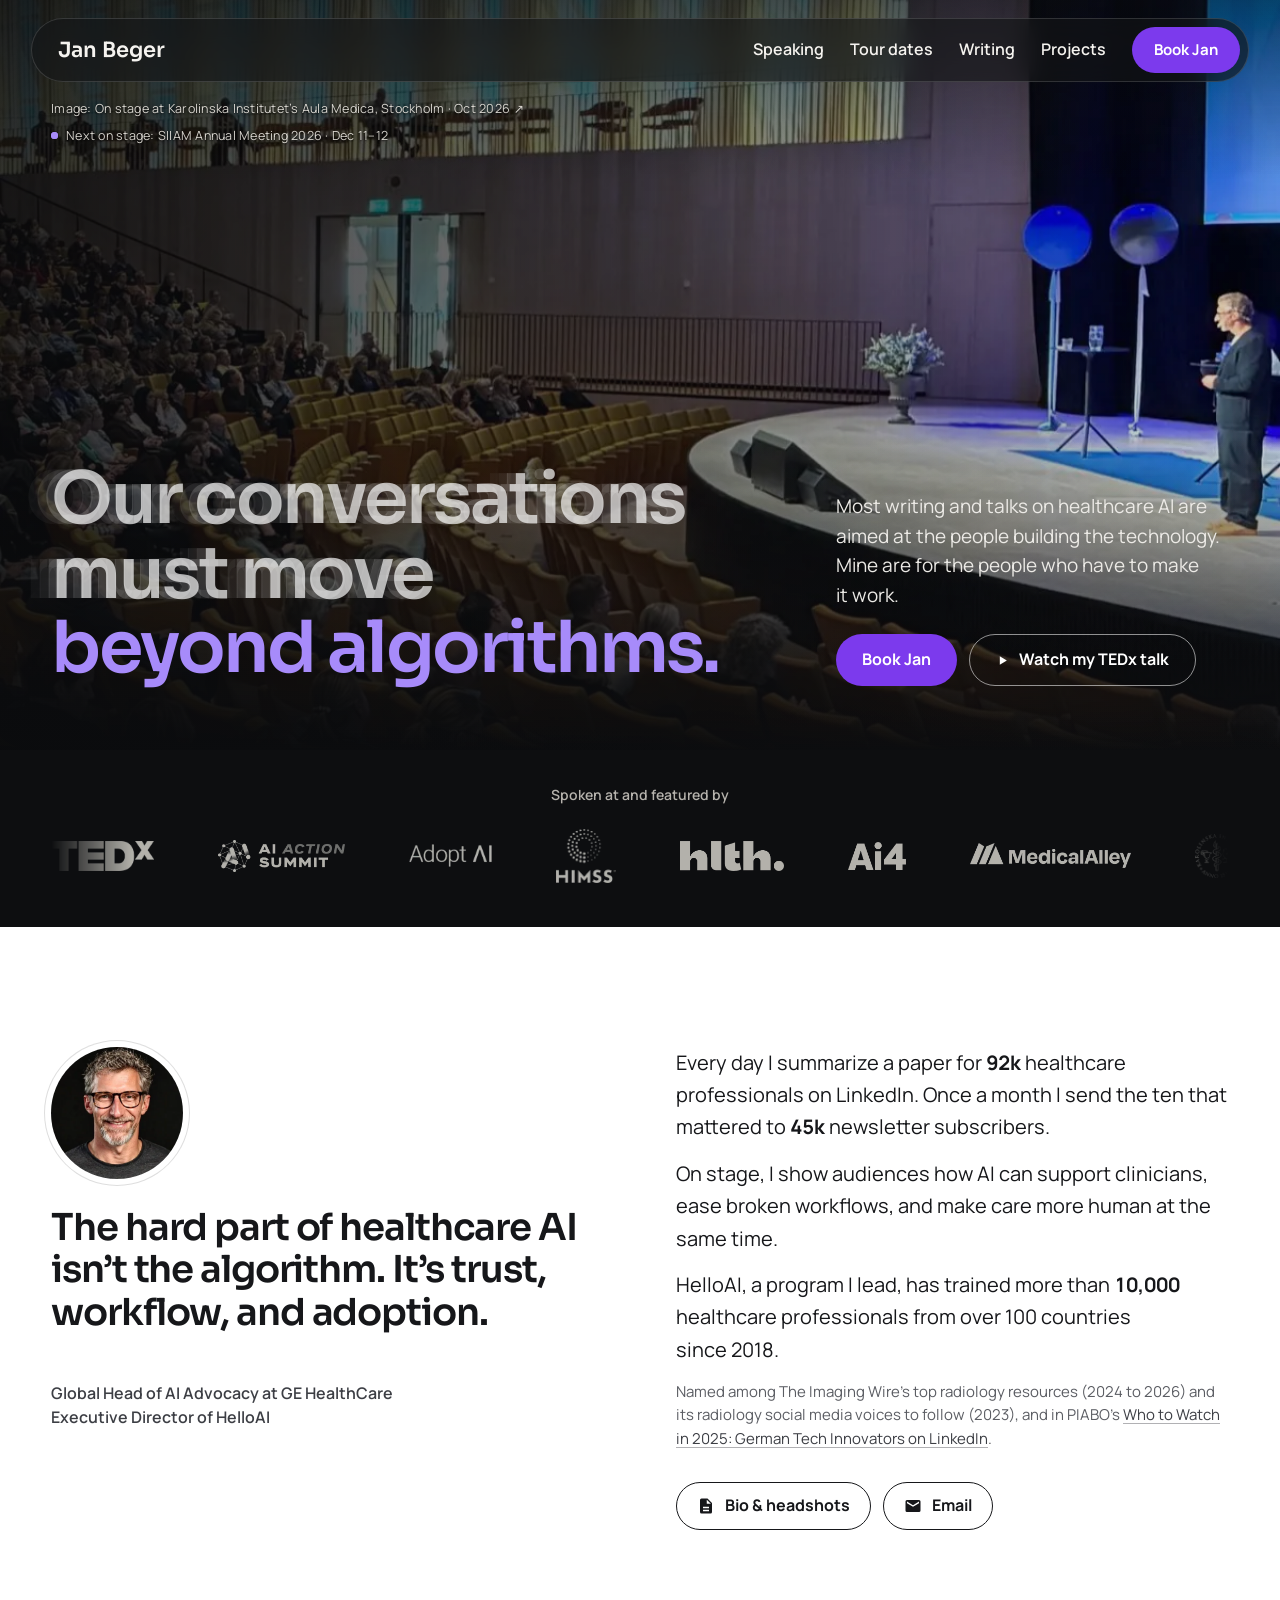
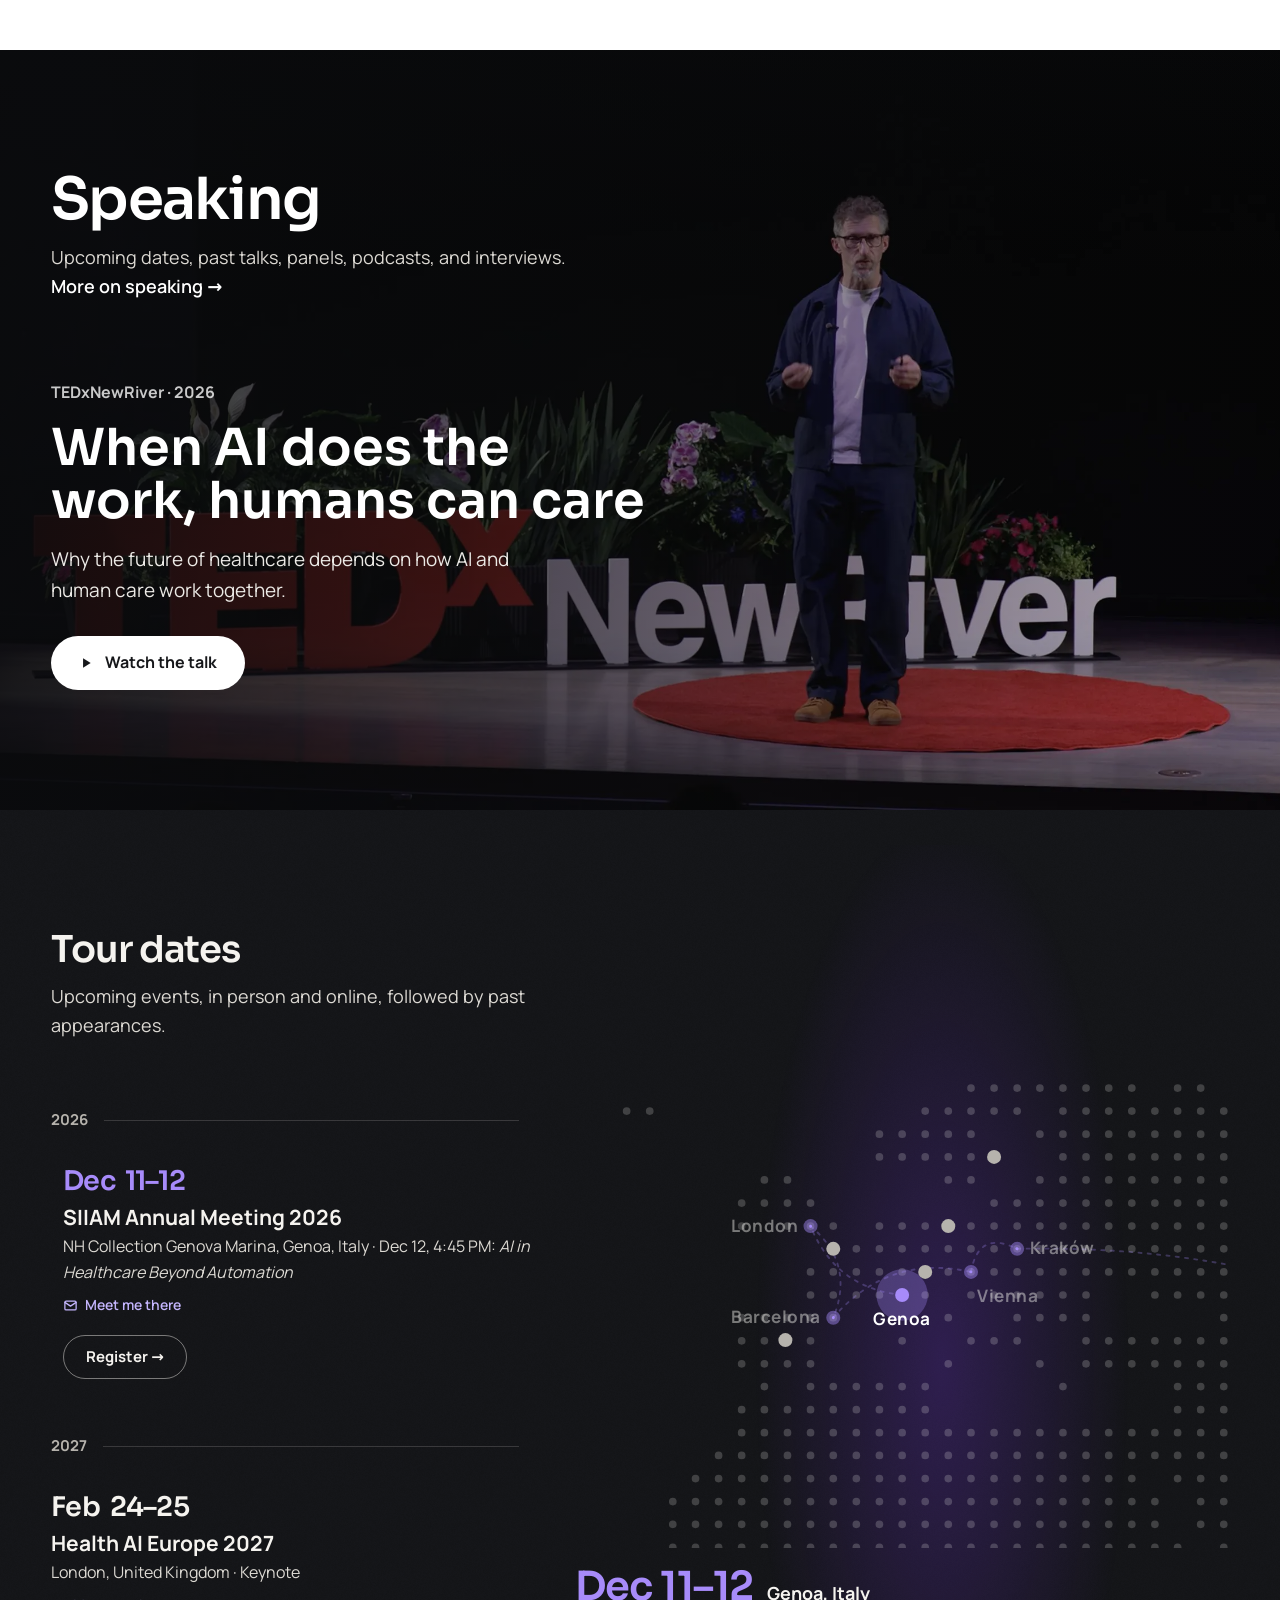
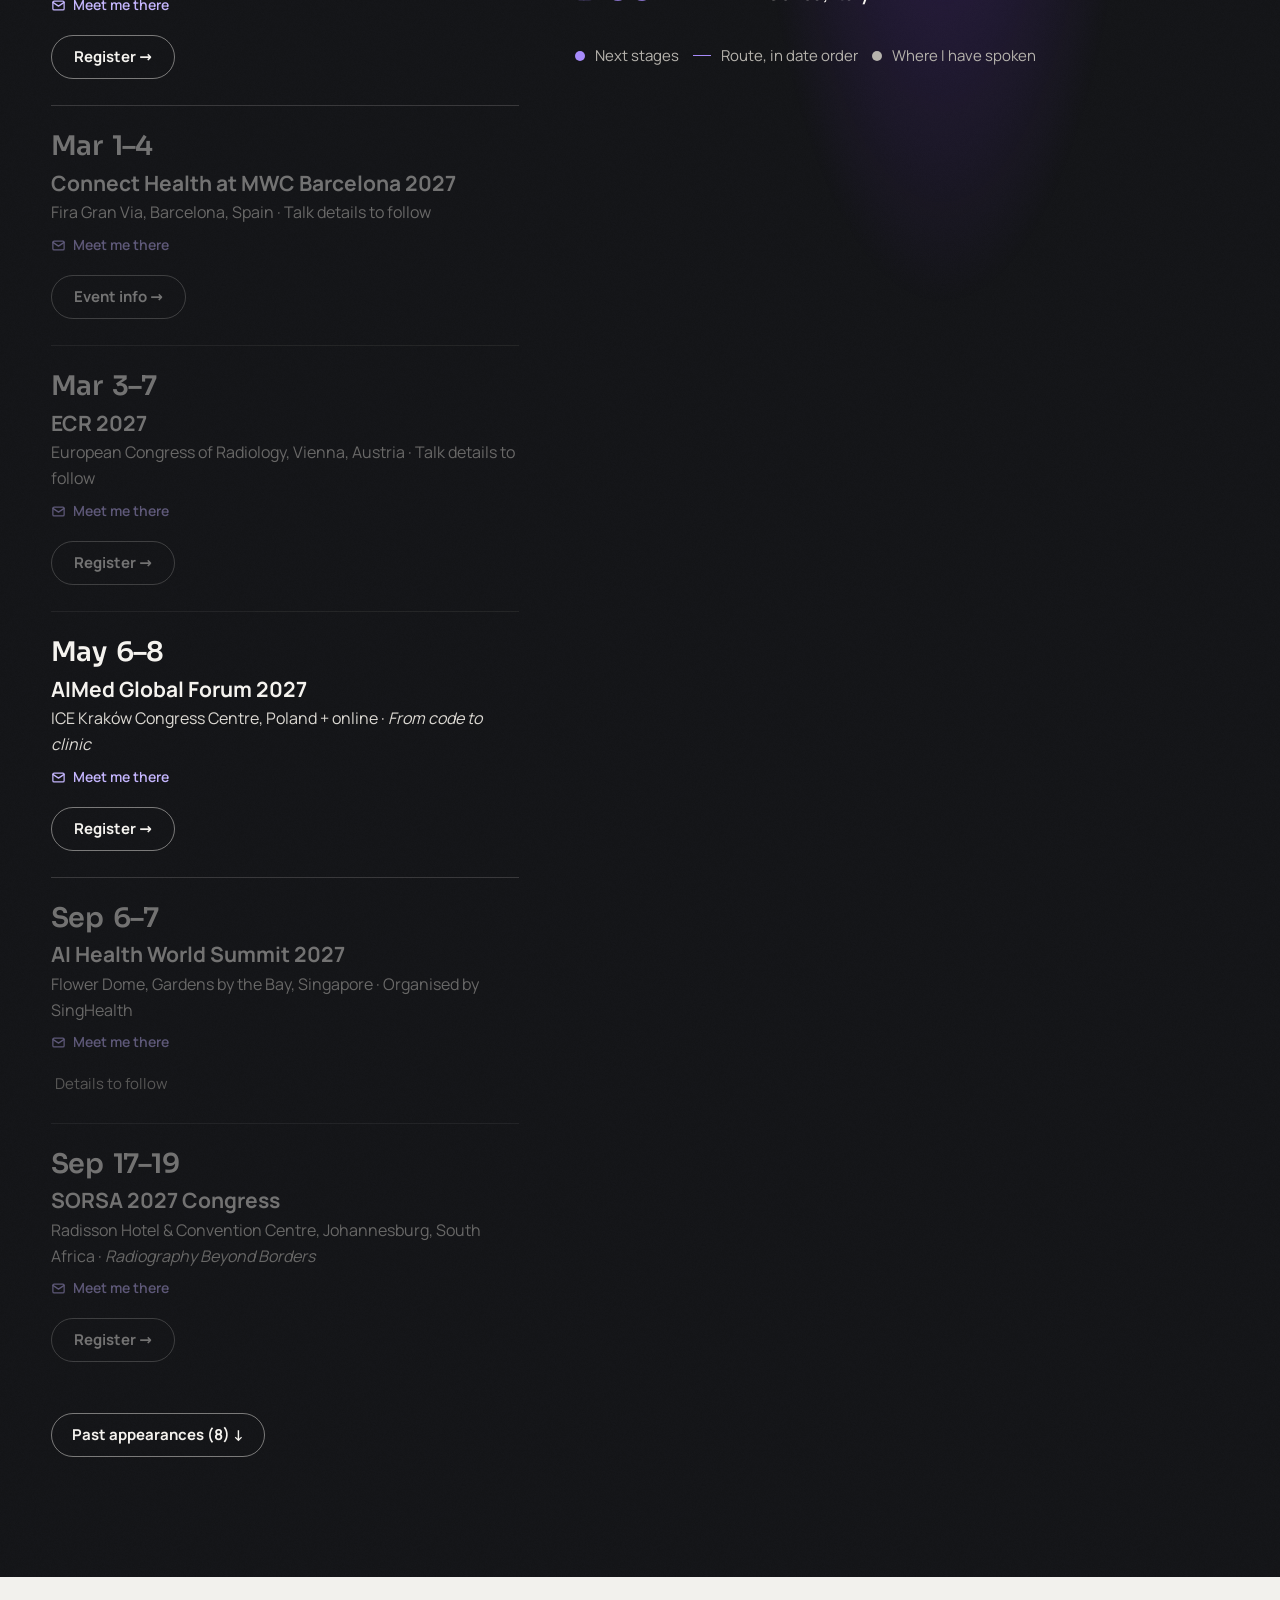
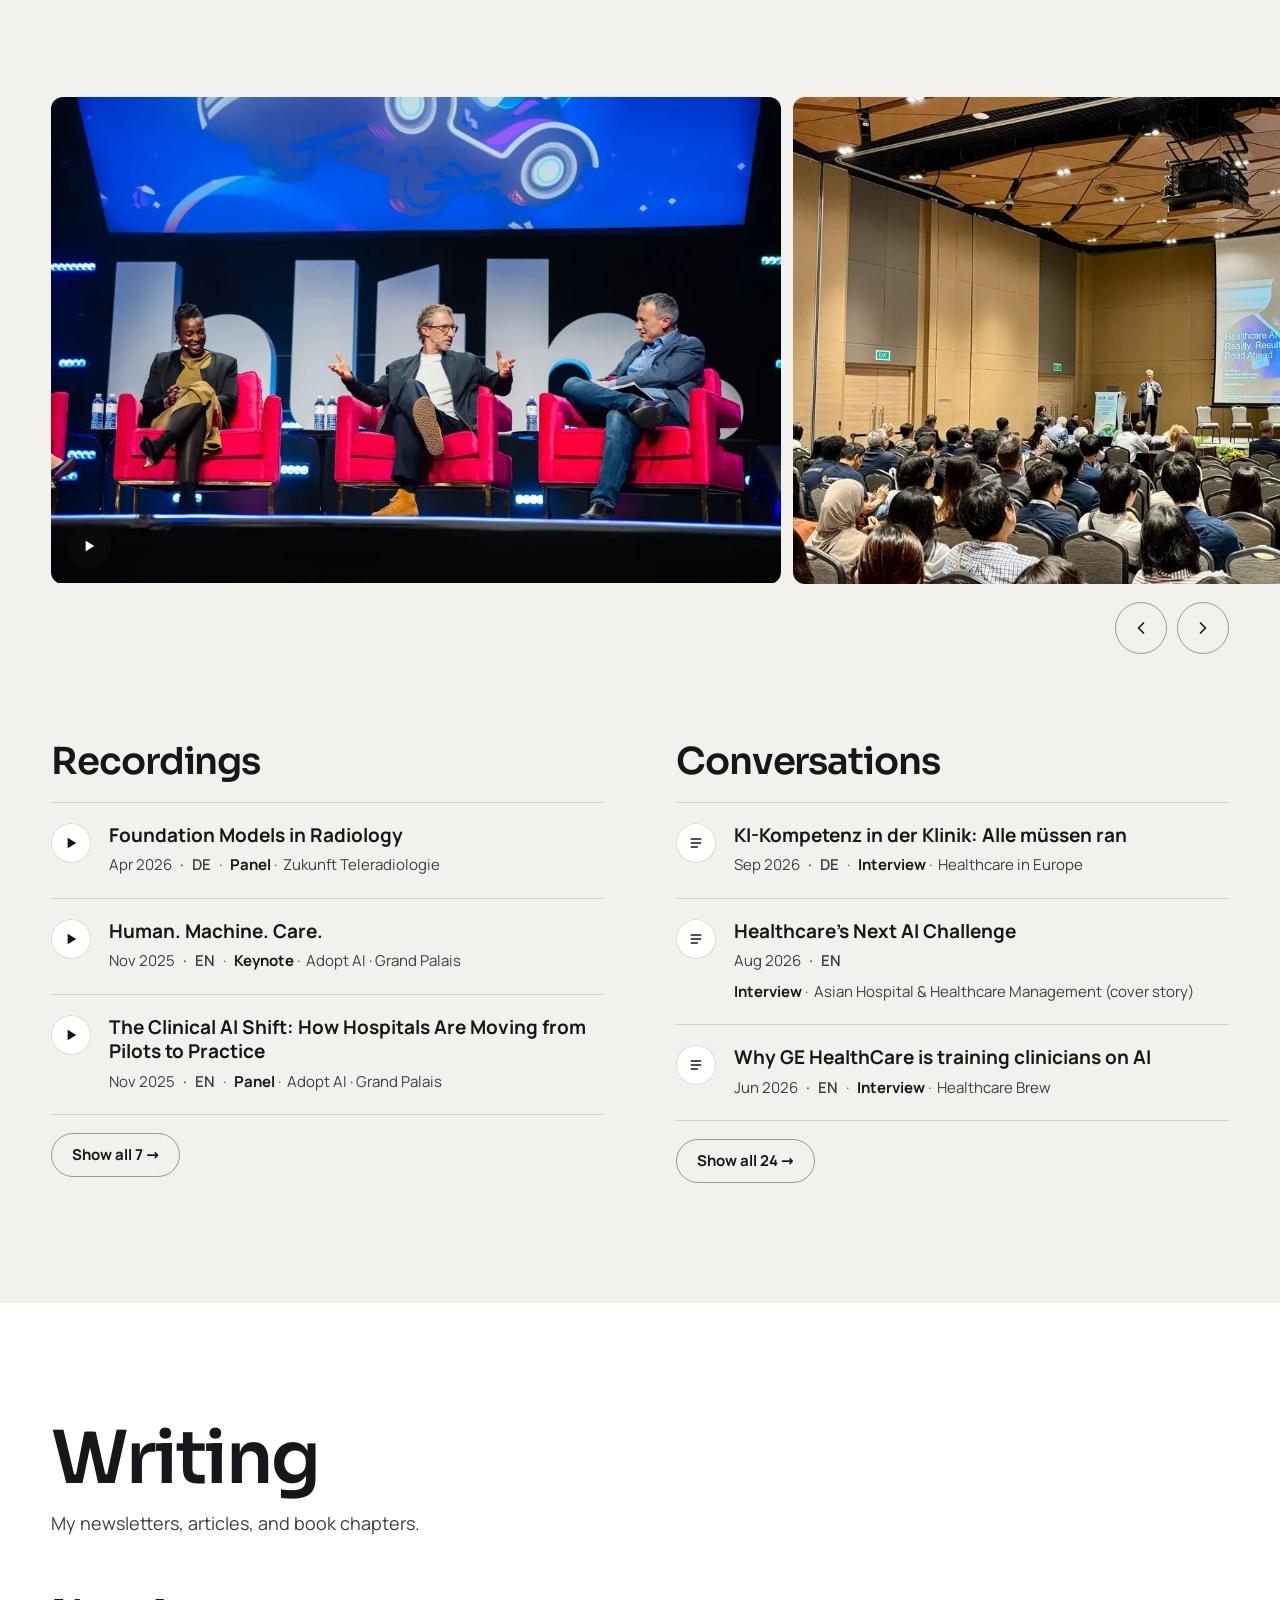
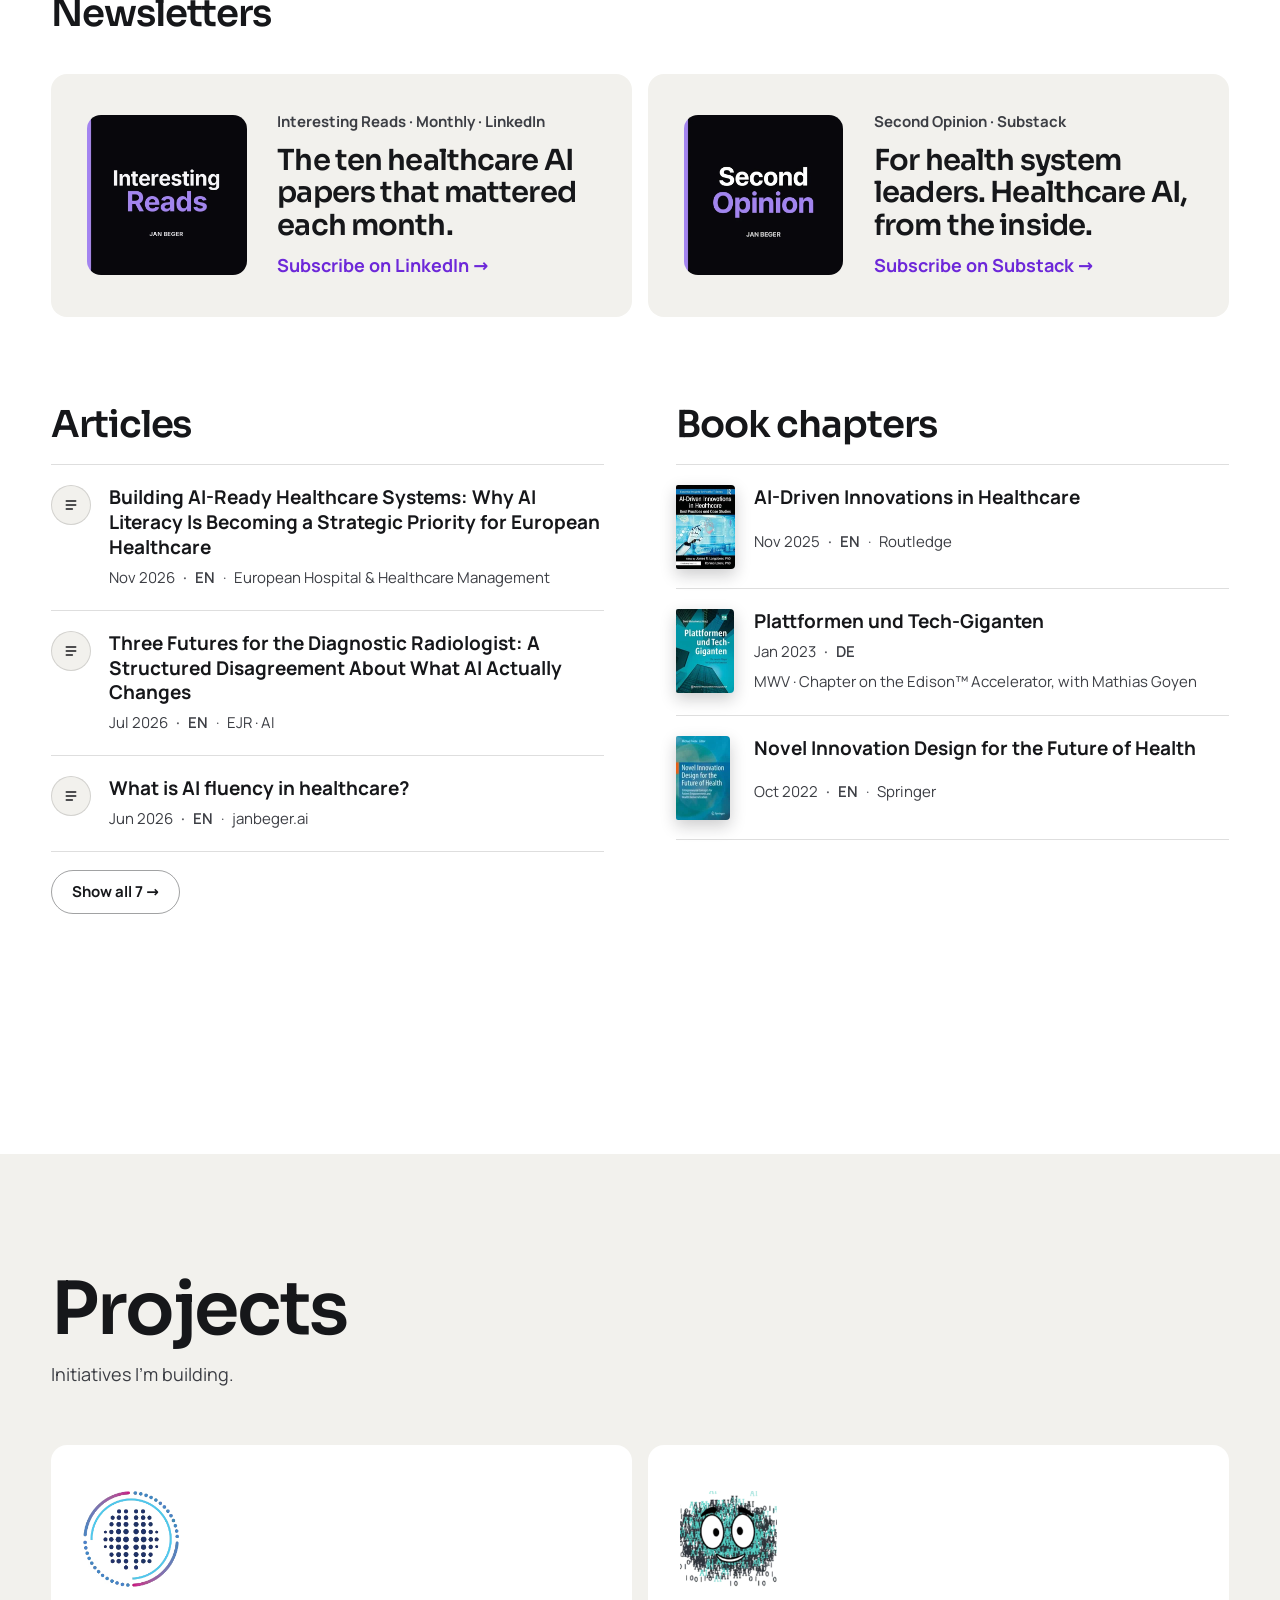
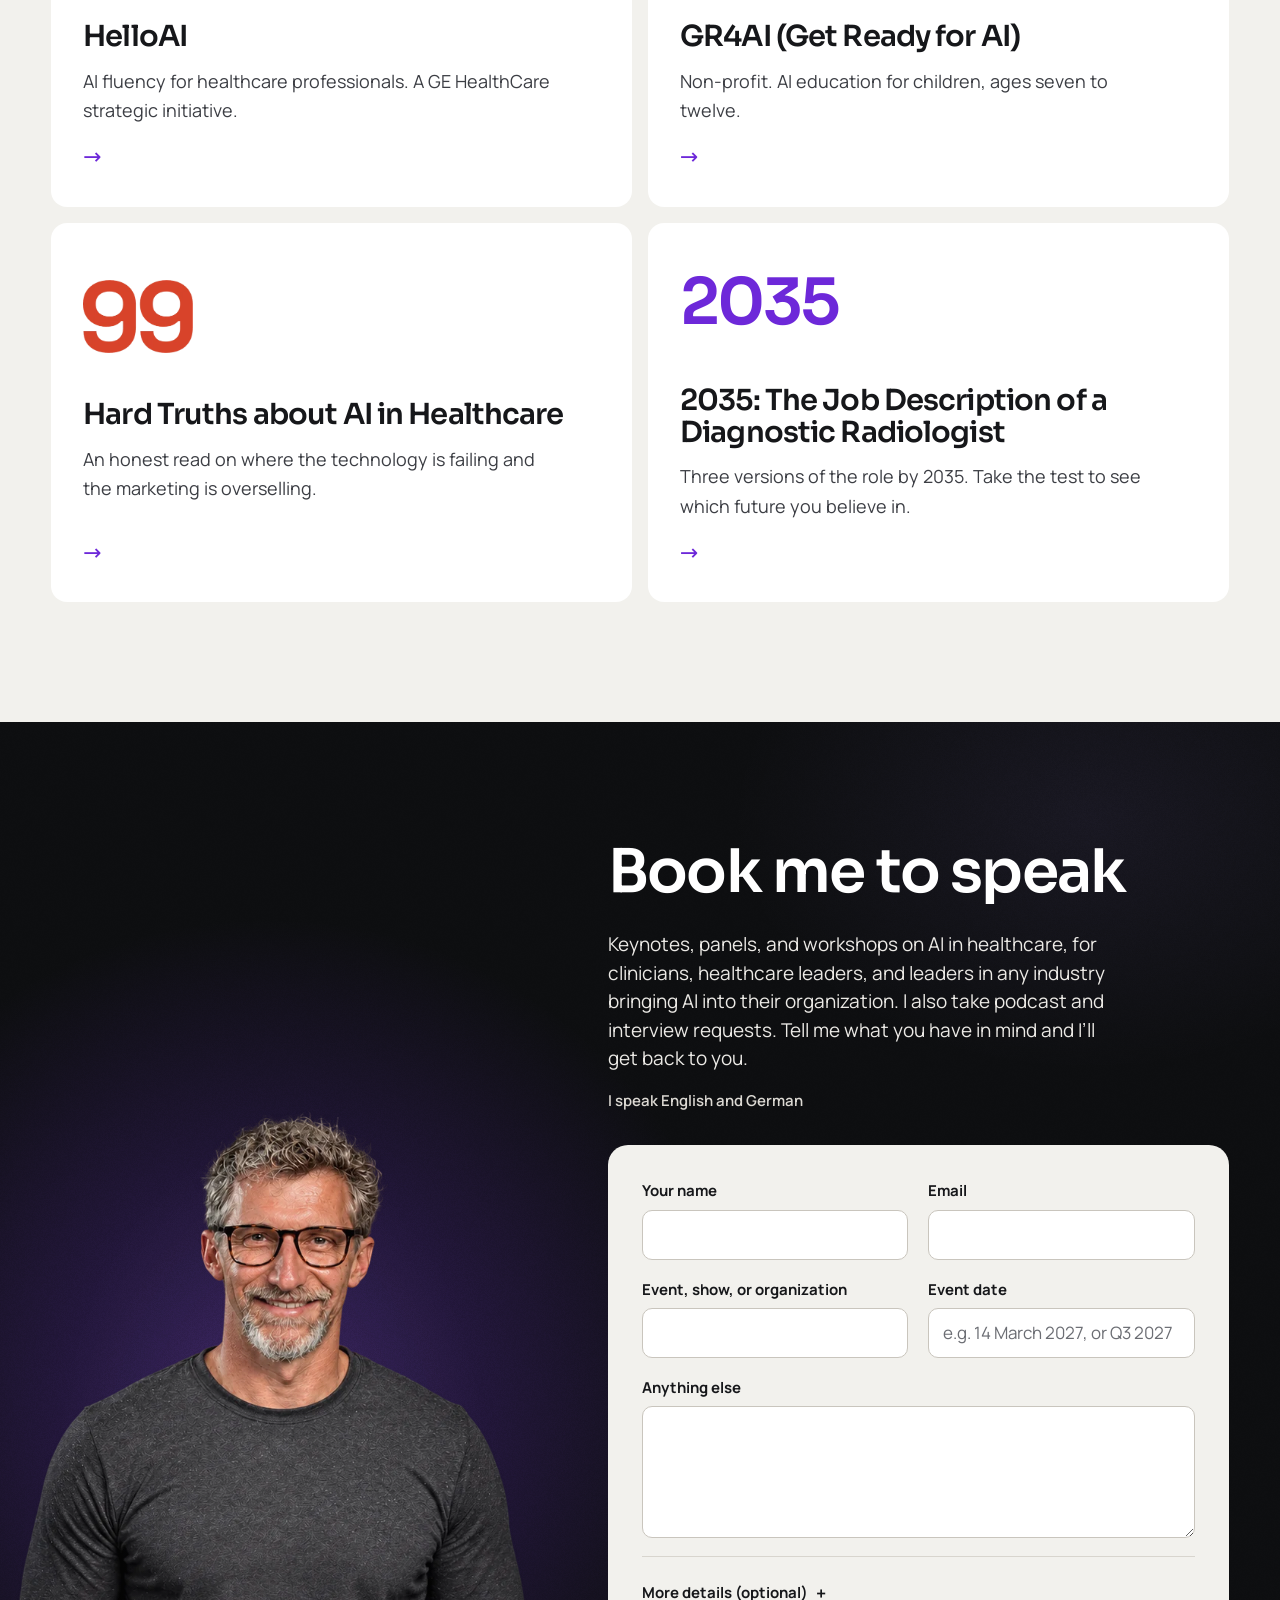
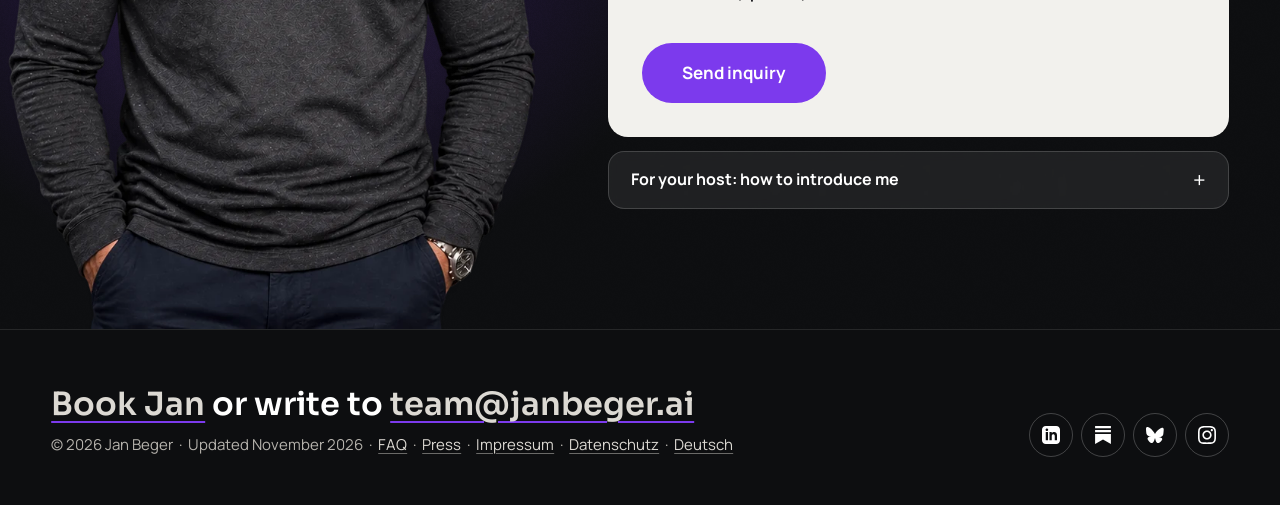
==== commit d4942845: "Tour map zooms to each leg as you scroll (desktop) Co-Authored-By: Claude Opus 5.5 <noreply@anthropi" ====
--- a/index.html
+++ b/index.html
@@ -2519,7 +2519,7 @@
     io.observe(fig);
   })();
 
-  /* Tour dates, desktop: the map follows the event you are reading (2026-11-19) */
+  /* Tour dates, desktop: the map follows the event you are reading (2026-11-19); zooms to each leg (2026-11-20) */
   (function(){
     var sec = document.getElementById('events'); var fig = sec && sec.querySelector('.tour-map'); if (!fig) return;
     var svg = fig.querySelector('svg'); if (!svg || !window.matchMedia) return;
@@ -2529,6 +2529,54 @@
     if (cities.length < 2) return;
     var segs = [].slice.call(svg.querySelectorAll('.tour-route .route-seg'));
     var origVB = svg.getAttribute('viewBox');
+    /* camera: zooms to each leg of the route as you scroll (2026-11-20) */
+    var reduce = window.matchMedia('(prefers-reduced-motion: reduce)').matches;
+    var BASE = [420, 10, 420, 300], AR = 420 / 300, MINW = 190, MAPW = 1000, MAPH = 364;
+    var xy = function(c){ var m = /translate\(([-\d.]+)[ ,]+([-\d.]+)\)/.exec(c.getAttribute('transform') || ''); return m ? [+m[1], +m[2]] : [0, 0]; };
+    var allCities = [].slice.call(svg.querySelectorAll('.city')).map(function(c){ var p = xy(c); return { el: c, x: p[0], y: p[1], t: c.getAttribute('transform') }; });
+    var land = svg.querySelector('.land'), trails = [].slice.call(svg.querySelectorAll('.tour-route .route-trail'));
+    var cams = cities.map(function(c, i){
+      var b = xy(c), xs = [b[0]], ys = [b[1]];
+      if (i > 0){
+        var a = xy(cities[i - 1]), dx = b[0] - a[0], dy = b[1] - a[1], len = Math.sqrt(dx * dx + dy * dy) || 1, off = Math.max(10, len * 0.3);
+        var qx = (a[0] + b[0]) / 2 + dy / len * off, qy = (a[1] + b[1]) / 2 - dx / len * off;
+        xs.push(a[0], (a[0] + 2 * qx + b[0]) / 4); ys.push(a[1], (a[1] + 2 * qy + b[1]) / 4);
+      }
+      var x0 = Math.min.apply(0, xs), x1 = Math.max.apply(0, xs), y0 = Math.min.apply(0, ys), y1 = Math.max.apply(0, ys);
+      var w = Math.min(MAPW, Math.max(MINW, (x1 - x0) * 1.45 + 190, ((y1 - y0) * 1.45 + 70) * AR)), h = w / AR;
+      var cx = (x0 + x1) / 2, cy = (y0 + y1) / 2 + h * 0.04;
+      var x = w >= MAPW ? 0 : Math.min(Math.max(cx - w / 2, 0), MAPW - w);
+      var y = h >= MAPH ? (MAPH - h) / 2 : Math.min(Math.max(cy - h / 2, 0), MAPH - h);
+      return [x, y, w, h];
+    });
+    var vb = BASE.slice(), anim = null, firstFly = true;
+    function setVB(v){
+      vb = v; svg.setAttribute('viewBox', v.map(function(n){ return n.toFixed(2); }).join(' '));
+      var s = v[2] / BASE[2], sc = s.toFixed(4);
+      allCities.forEach(function(c){ c.el.setAttribute('transform', 'translate(' + c.x + ' ' + c.y + ') scale(' + sc + ')'); });
+      if (land) land.style.strokeWidth = (3.6 * Math.pow(s, 0.6)).toFixed(3);
+      segs.forEach(function(sg){ sg.style.strokeWidth = (1.8 * s).toFixed(3); });
+      trails.forEach(function(t){ t.style.strokeWidth = (1.2 * s).toFixed(3); t.style.strokeDasharray = (2 * s).toFixed(2) + ' ' + (4 * s).toFixed(2); });
+    }
+    function flyTo(t, instant){
+      if (anim){ window.cancelAnimationFrame(anim); anim = null; }
+      if (instant || reduce){ setVB(t.slice()); return; }
+      var f = vb.slice(), t0 = performance.now(), D = 1100;
+      var fx = f[0] + f[2] / 2, fy = f[1] + f[3] / 2, tx = t[0] + t[2] / 2, ty = t[1] + t[3] / 2, l0 = Math.log(f[2]), l1 = Math.log(t[2]);
+      function step(now){
+        var k = Math.min(1, (now - t0) / D), e = k < .5 ? 4 * k * k * k : 1 - Math.pow(-2 * k + 2, 3) / 2;
+        var w = Math.exp(l0 + (l1 - l0) * e), h = w / AR, cx = fx + (tx - fx) * e, cy = fy + (ty - fy) * e;
+        setVB([cx - w / 2, cy - h / 2, w, h]); anim = k < 1 ? window.requestAnimationFrame(step) : null;
+      }
+      anim = window.requestAnimationFrame(step);
+    }
+    function resetCam(){
+      if (anim){ window.cancelAnimationFrame(anim); anim = null; }
+      allCities.forEach(function(c){ c.el.setAttribute('transform', c.t); });
+      if (land) land.style.strokeWidth = '';
+      segs.concat(trails).forEach(function(n){ n.style.strokeWidth = ''; n.style.strokeDasharray = ''; });
+      vb = BASE.slice(); firstFly = true;
+    }
     var POS = { l: [-8, 3.5, 'end'], r: [8, 3.5, 'start'], b: [0, 19, 'middle'], bl: [-4, 19, 'end'], br: [4, 19, 'start'] };
     var byEnd = {};
     cities.forEach(function(c, i){
@@ -2553,6 +2601,7 @@
         capCity.textContent = idx >= 0 ? (((cities[idx].querySelector('title') || {}).textContent || '') + (cities[idx].getAttribute('data-country') ? ', ' + cities[idx].getAttribute('data-country') : '')) : tx('.event-name');
       }
       if (idx === current) return; current = idx;
+      flyTo(idx >= 0 ? cams[idx] : BASE, firstFly); firstFly = false;
       cities.forEach(function(c, i){ c.classList.toggle('is-active', i === idx); c.classList.toggle('is-visited', idx >= 0 && i < idx); });
       segs.forEach(function(sg, i){ sg.classList.toggle('on', i < idx); });
     }
@@ -2566,9 +2615,9 @@
     function apply(){
       var want = mq.matches; if (want === on) return; on = want;
       sec.classList.toggle('tm-follow', on);
-      if (on){ svg.setAttribute('viewBox', '420 10 420 300'); current = null; currentCard = null; update(); window.addEventListener('scroll', onScroll, { passive: true }); }
+      if (on){ setVB(BASE.slice()); firstFly = true; current = null; currentCard = null; update(); window.addEventListener('scroll', onScroll, { passive: true }); }
       else {
-        svg.setAttribute('viewBox', origVB); window.removeEventListener('scroll', onScroll); current = null;
+        resetCam(); svg.setAttribute('viewBox', origVB); window.removeEventListener('scroll', onScroll); current = null;
         cards().forEach(function(k){ k.classList.remove('is-active'); });
         cities.forEach(function(c){ c.classList.remove('is-active', 'is-visited'); });
         segs.forEach(function(sg){ sg.classList.remove('on'); });
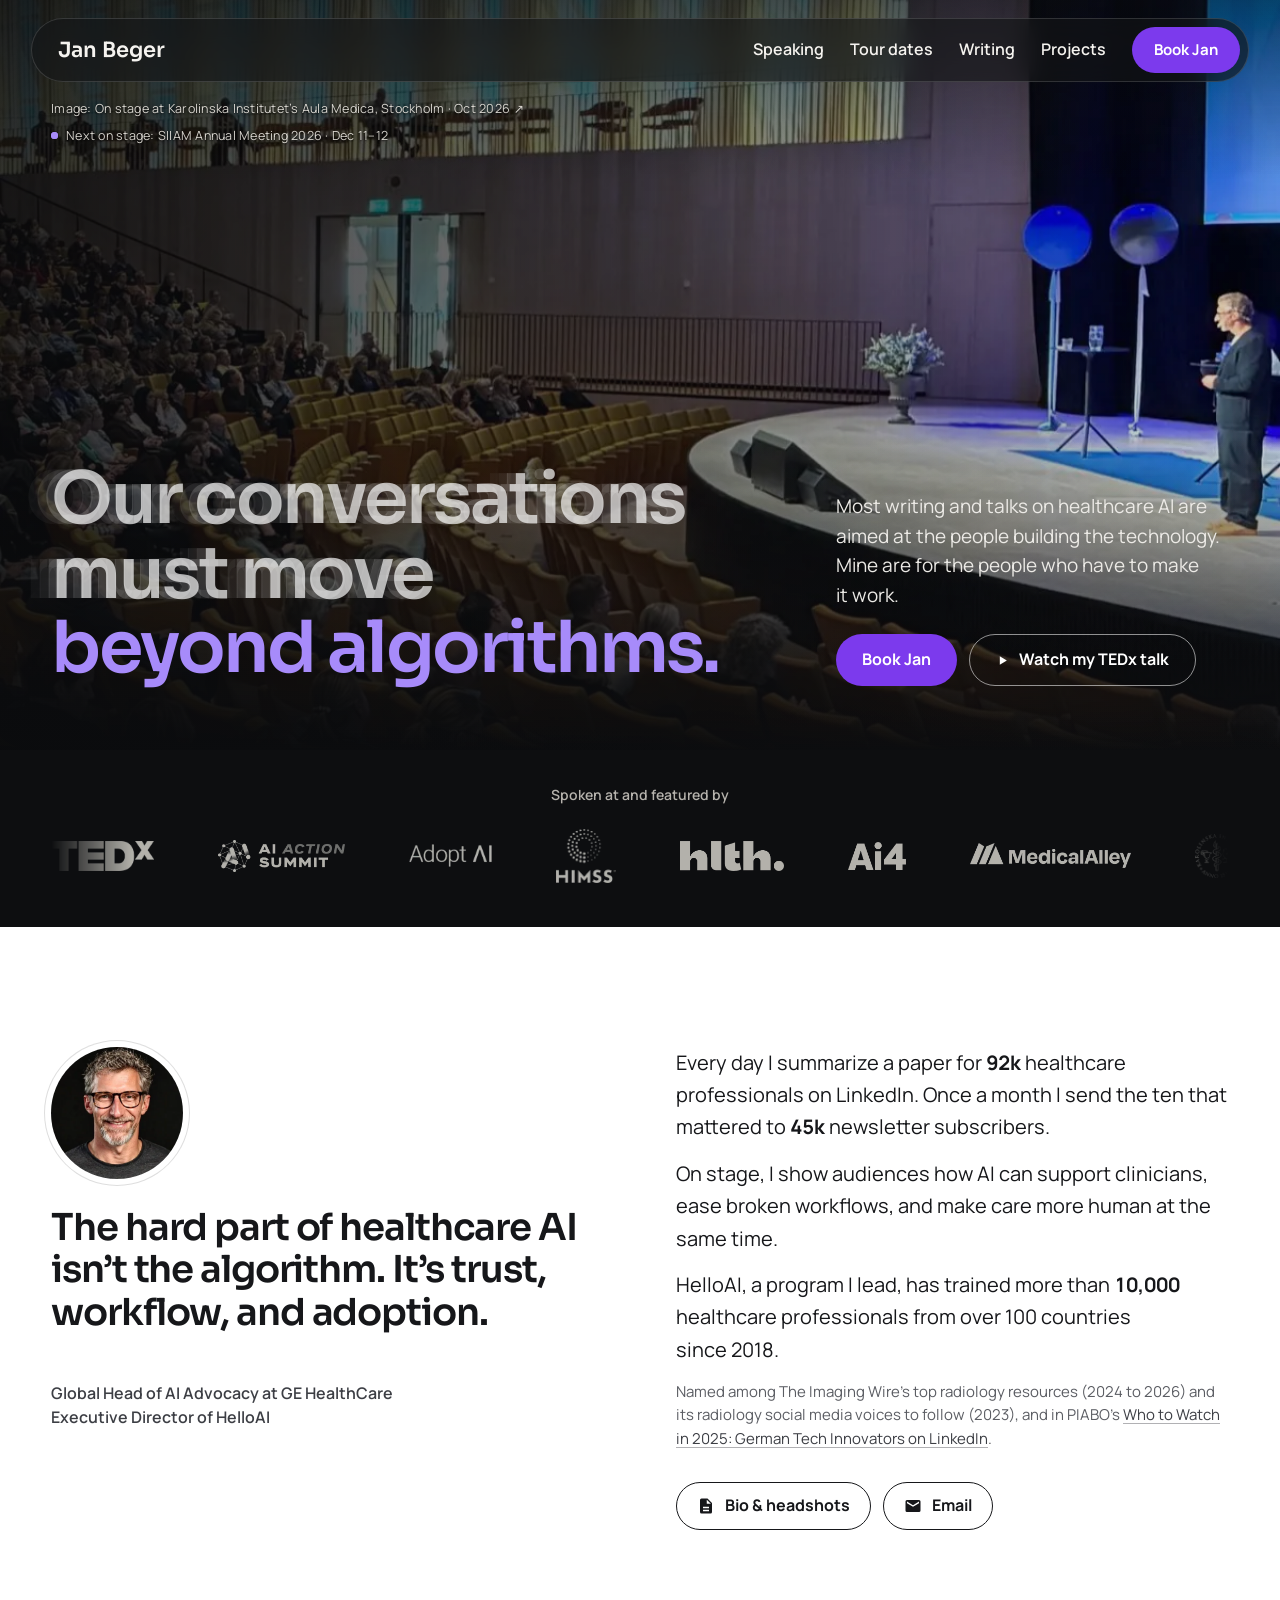
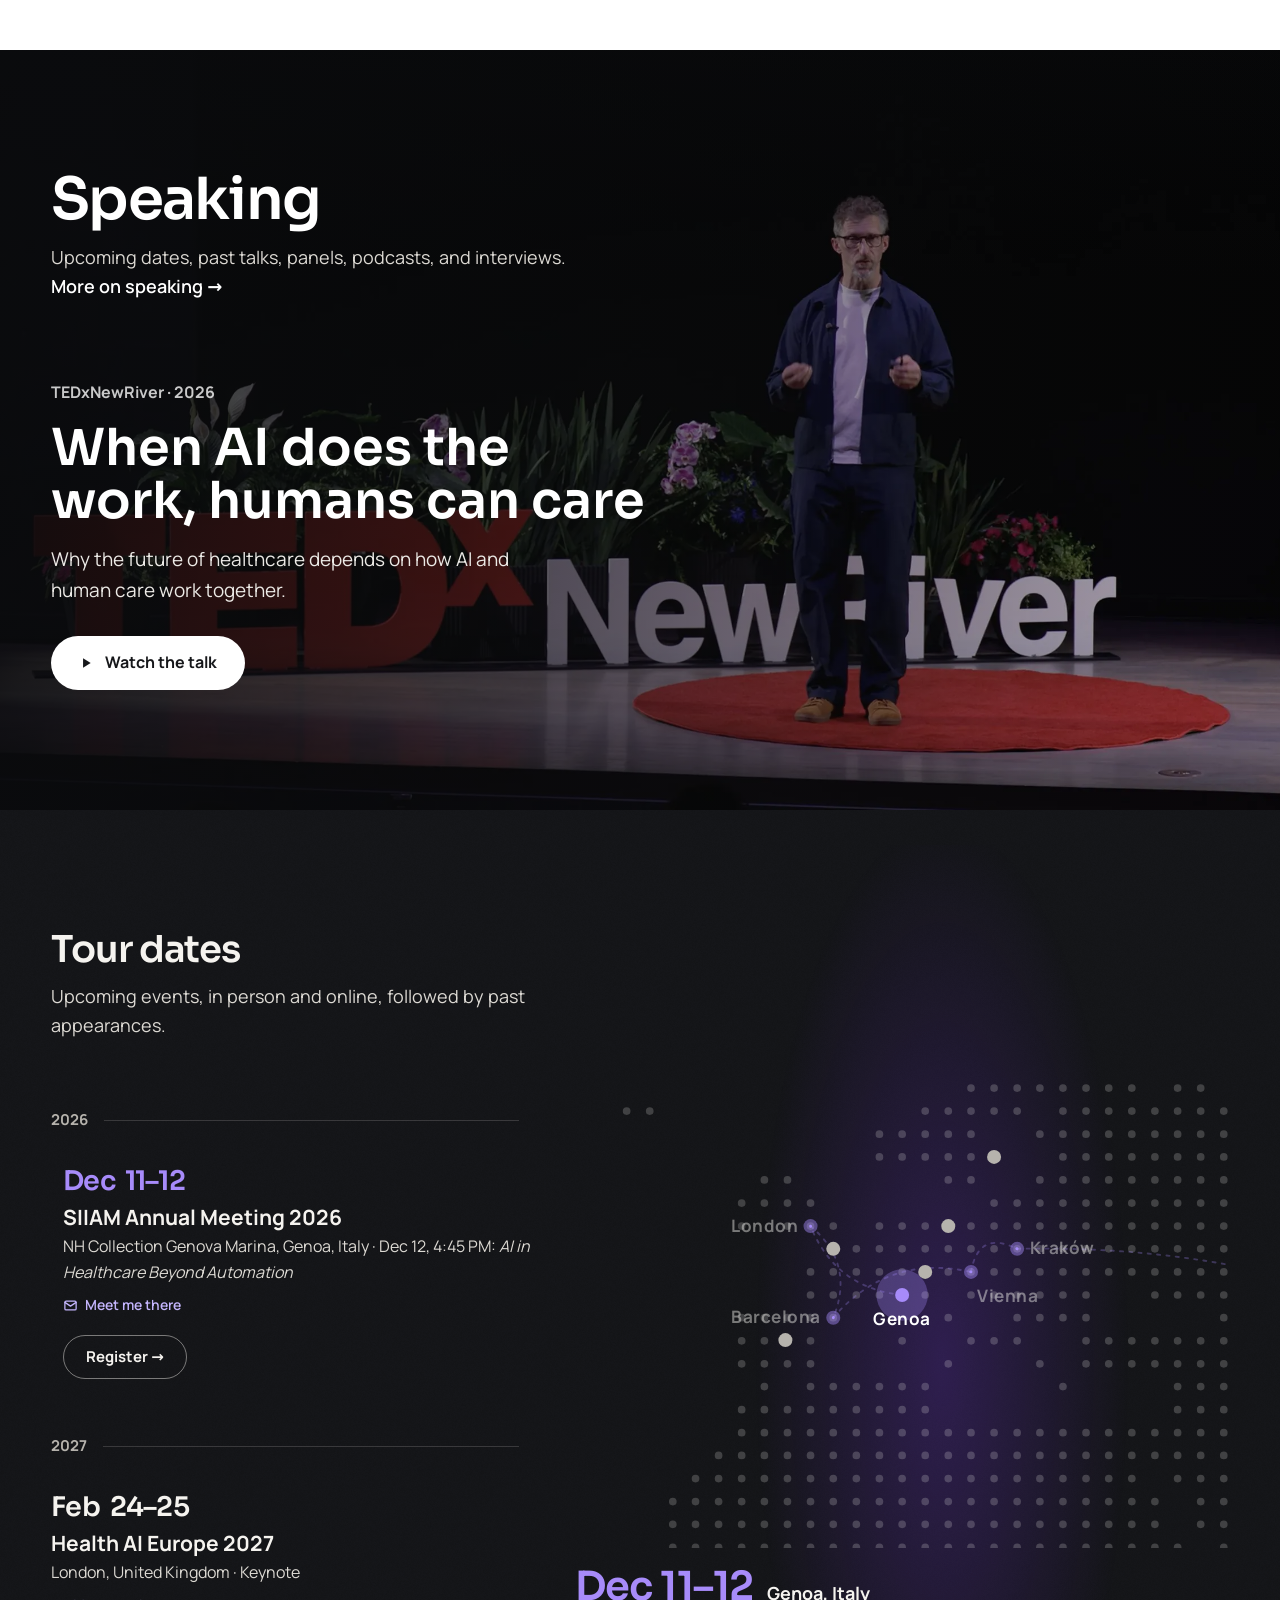
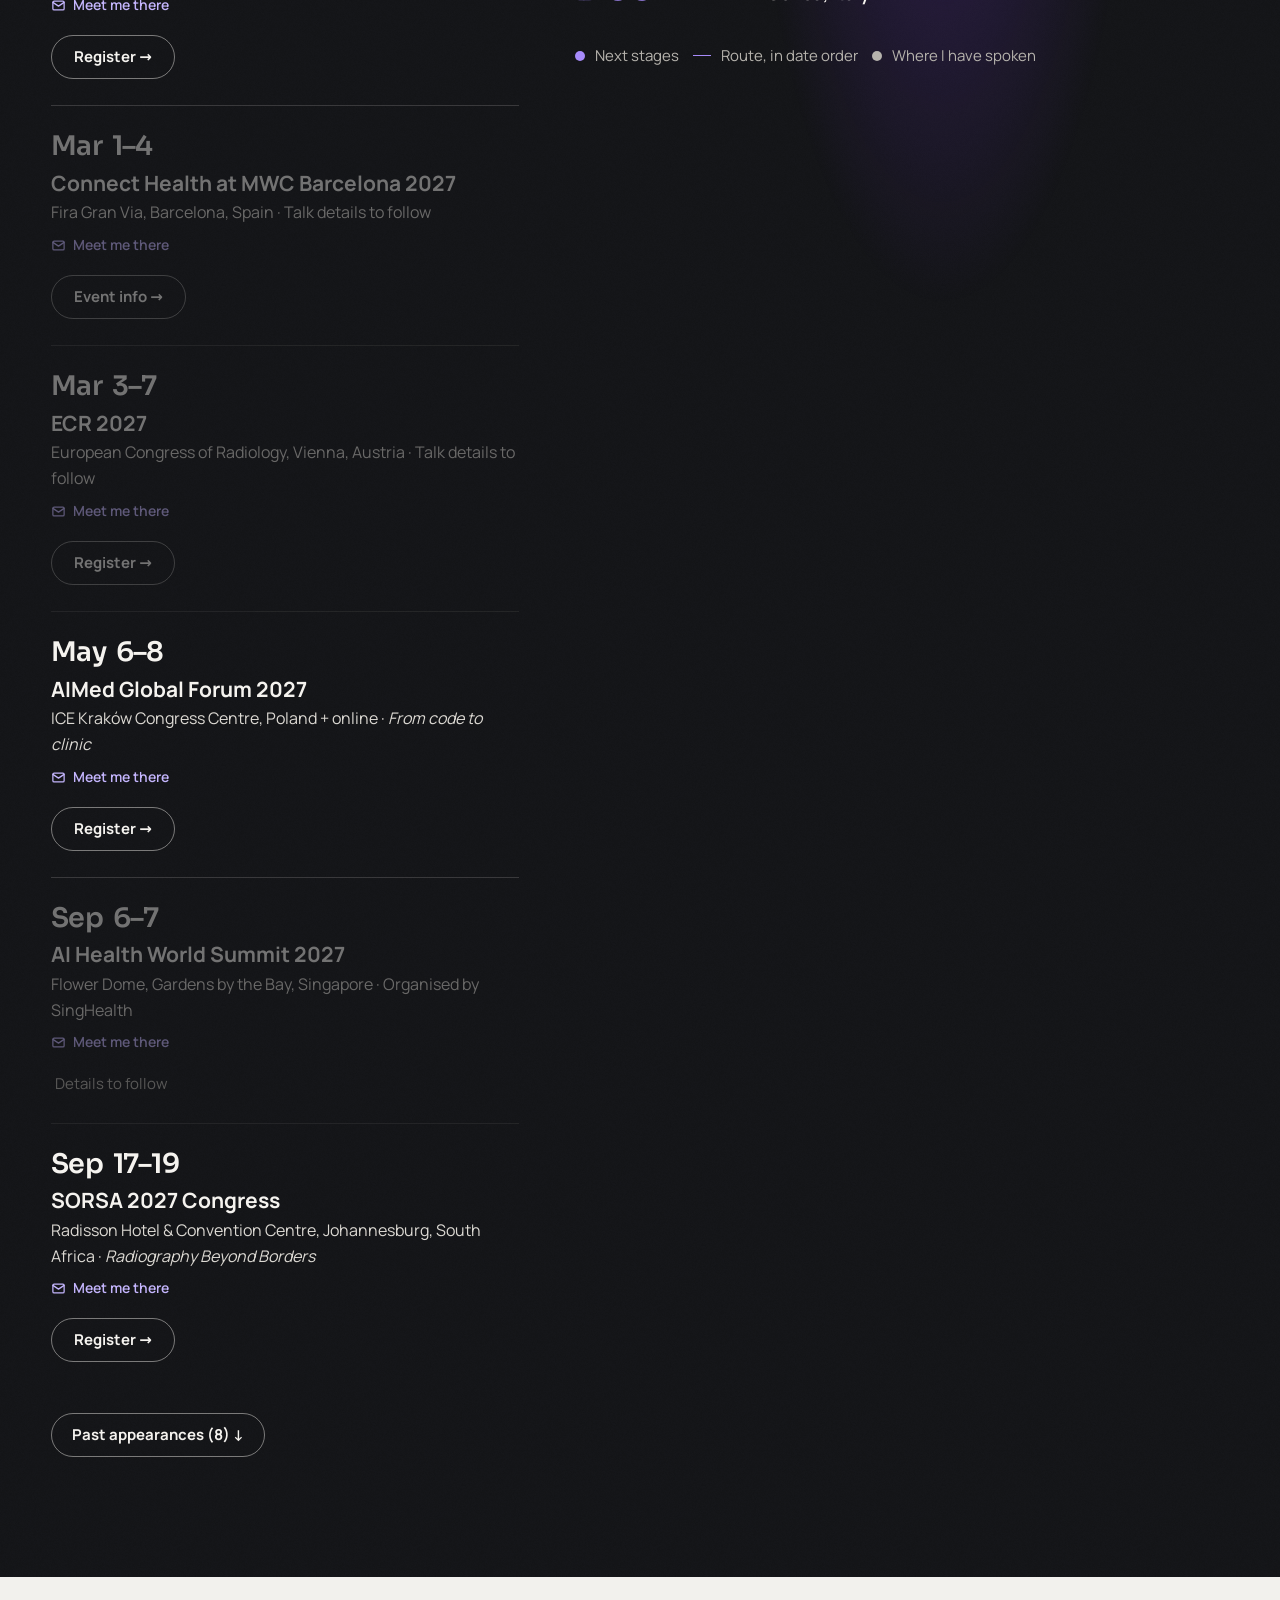
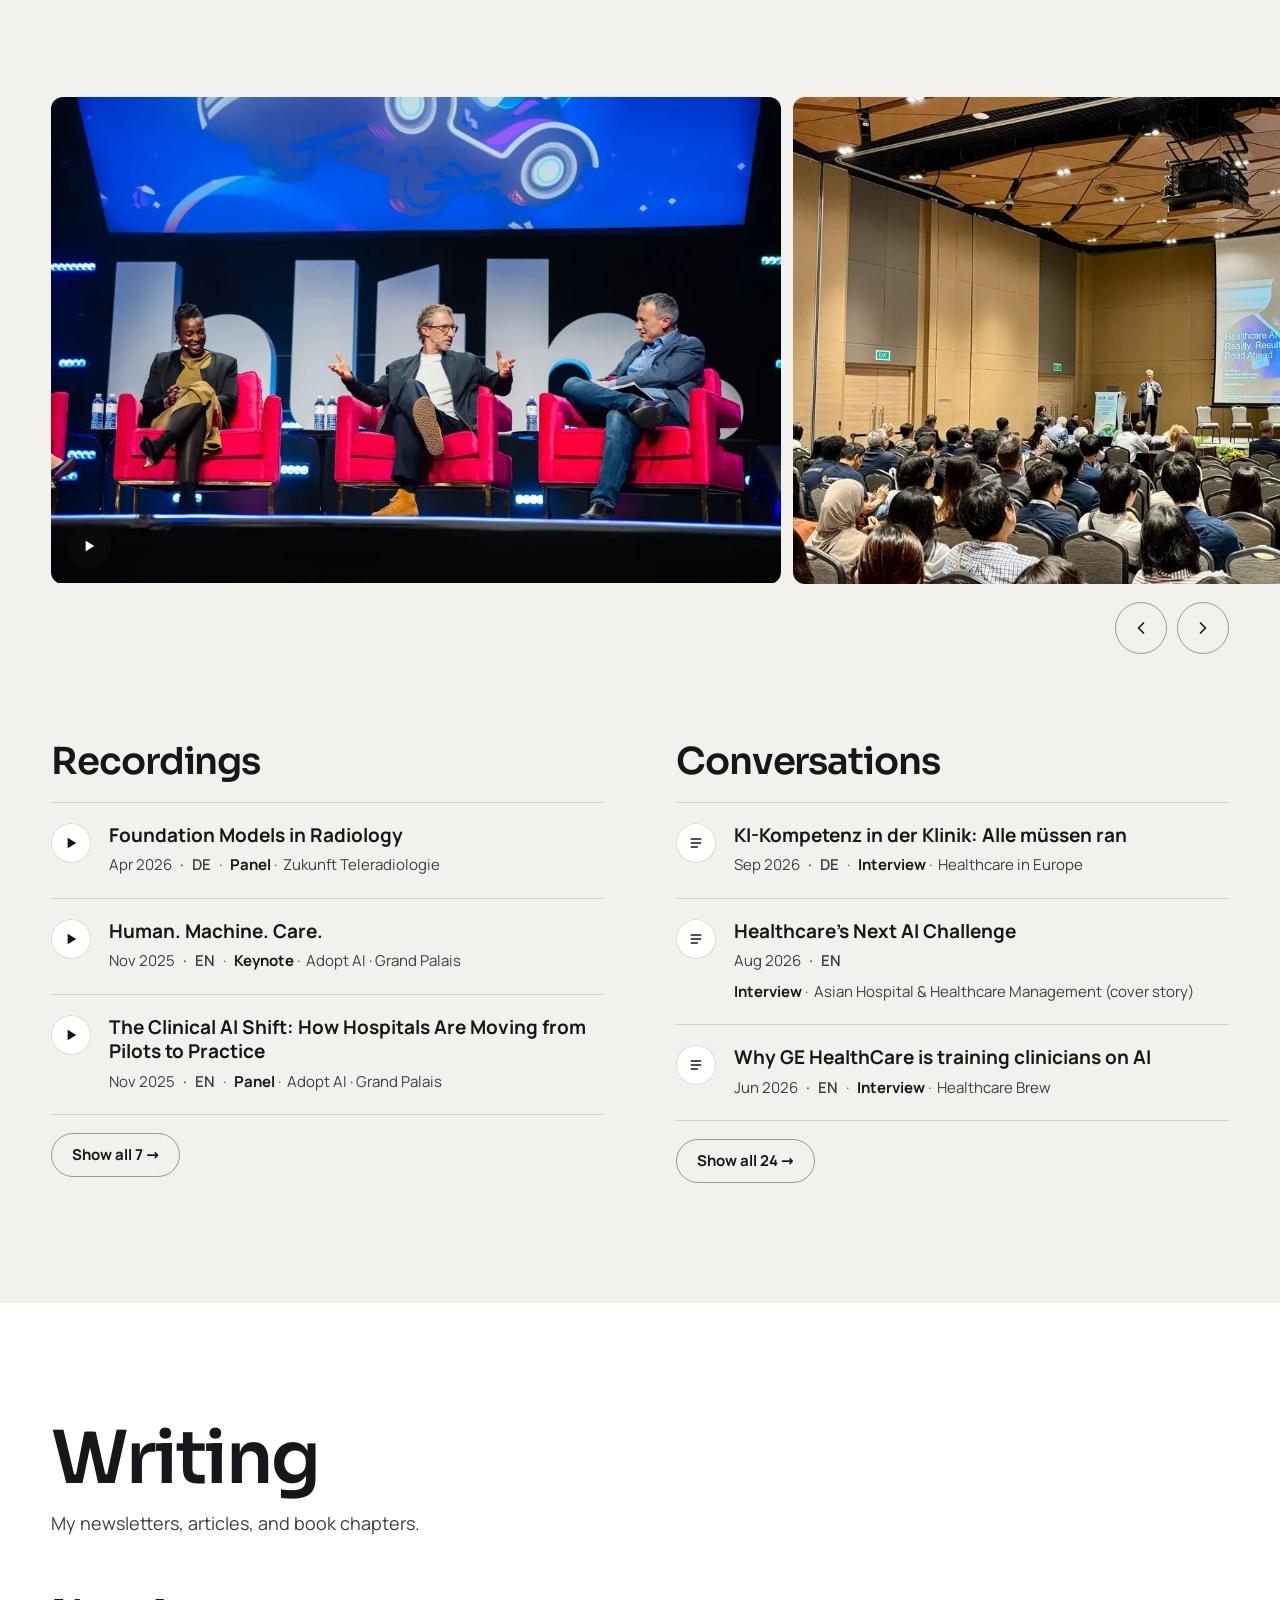
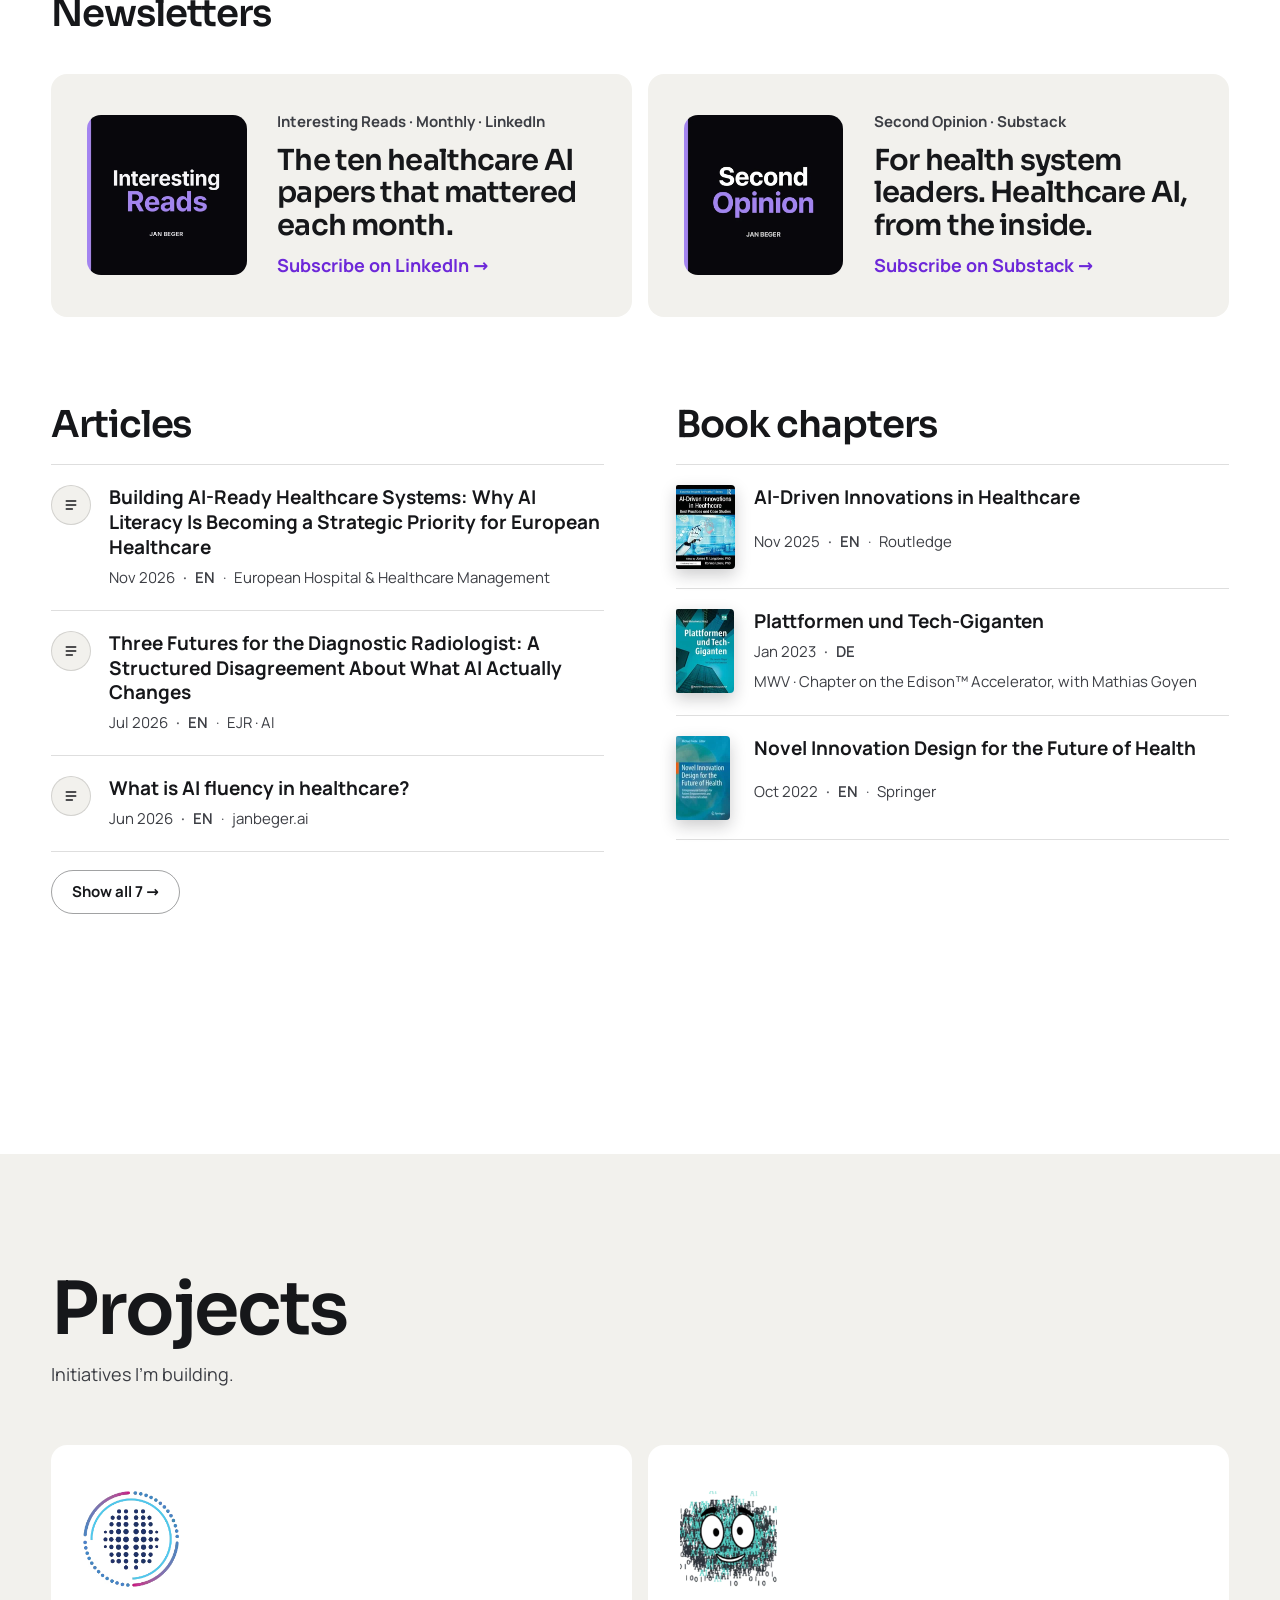
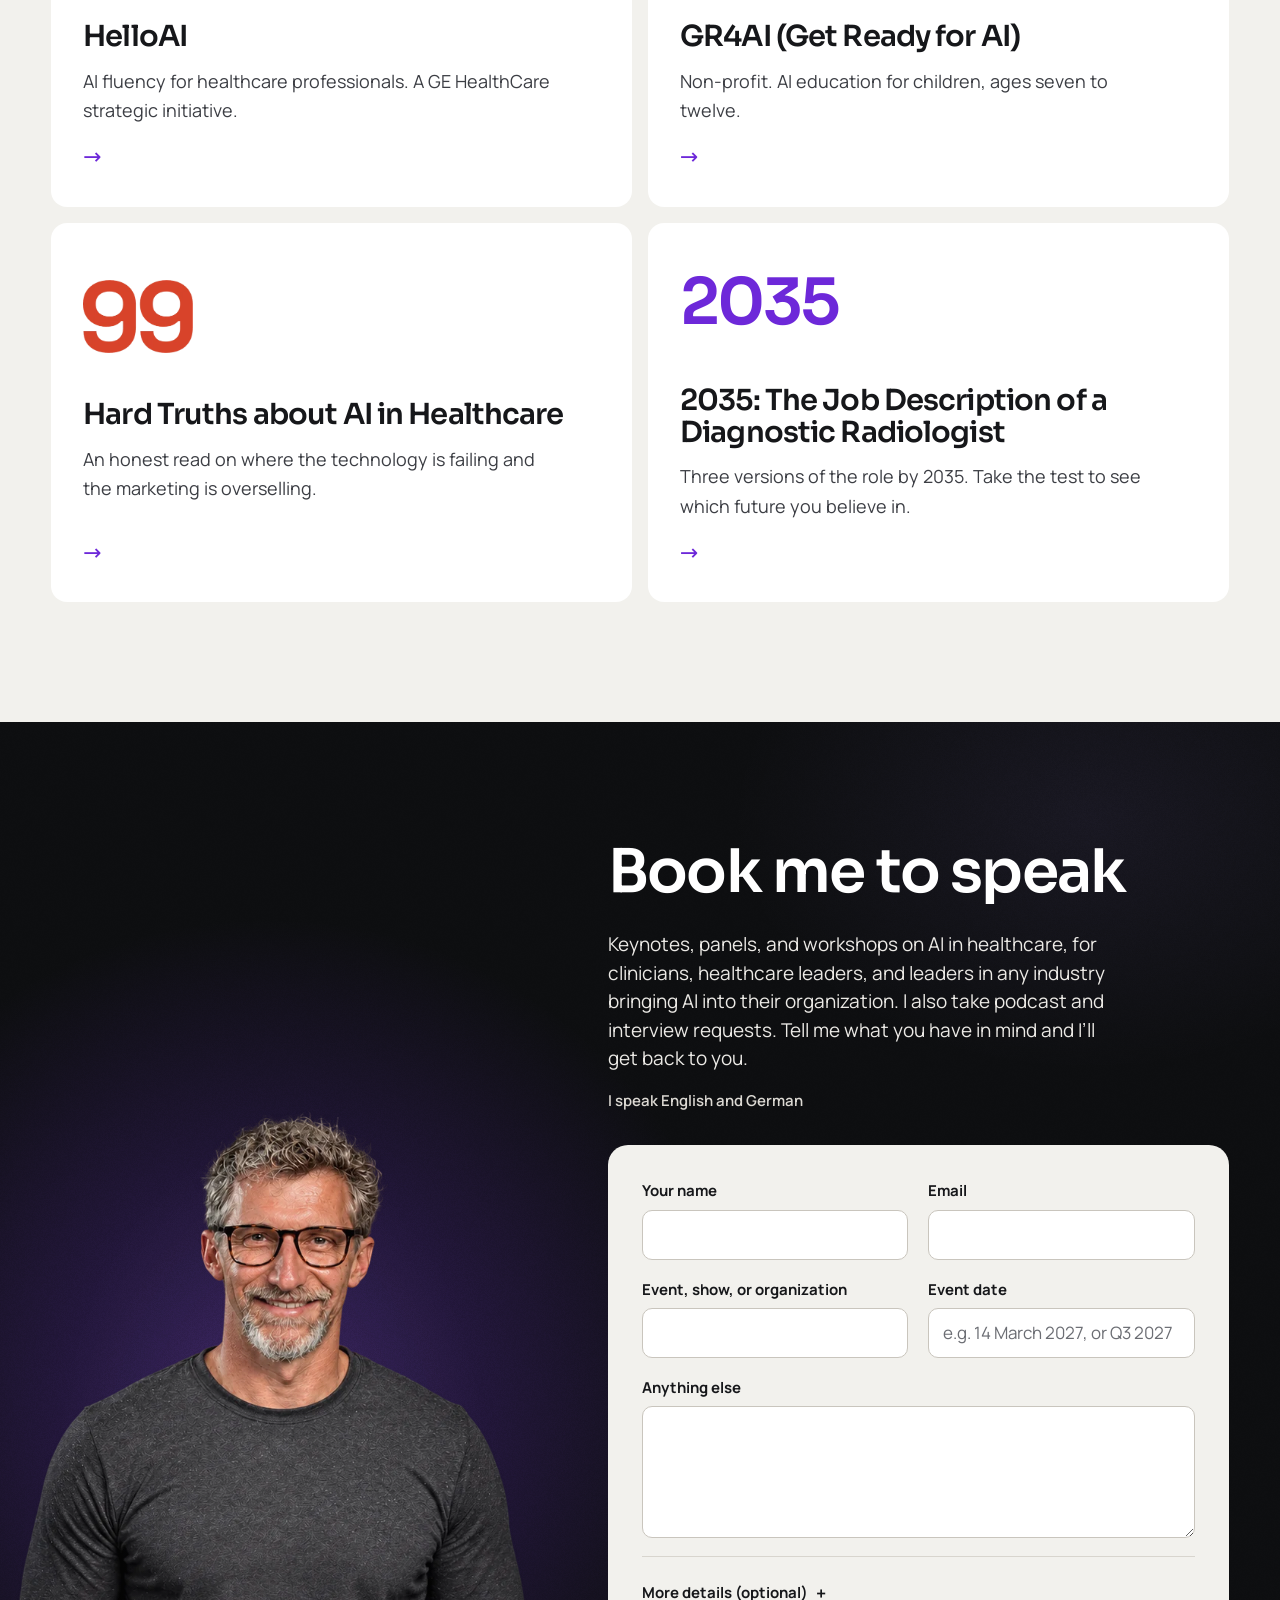
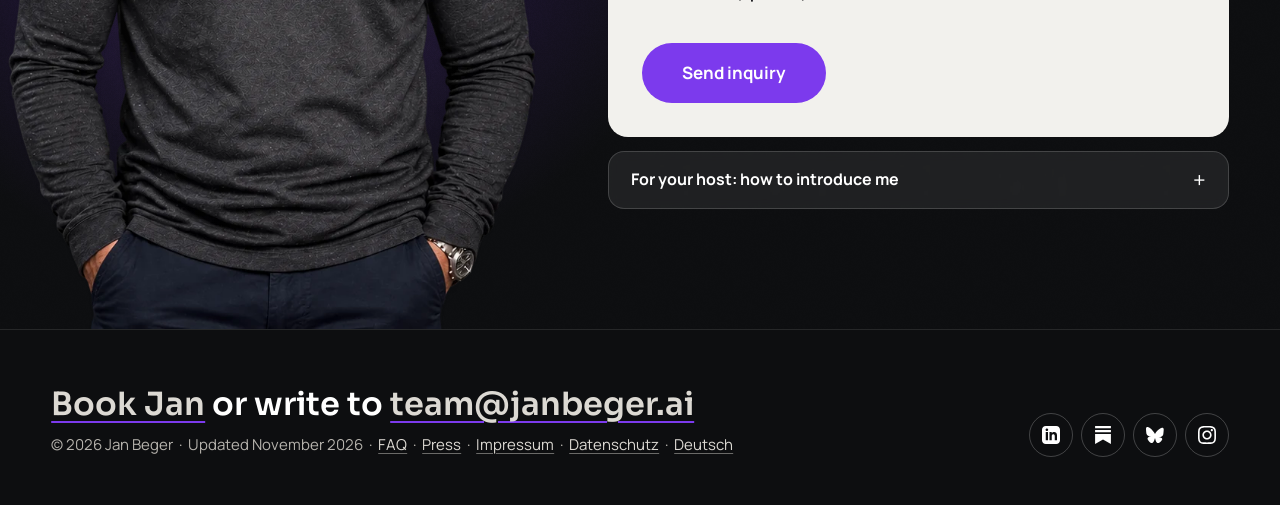
==== commit d5083c5d: "Tour map follows the list and zooms on phones and tablets Co-Authored-By: Claude Opus 5.5 <noreply@a" ====
--- a/index.html
+++ b/index.html
@@ -1440,6 +1440,30 @@
     #events.tm-follow .tm-active-city{ font-size: 18px; font-weight: 700; color: #f5f3ef; }
   }
   .tour-map .tm-flab{ display: none; }
+  /* ================= TOUR DATES: MAP FOLLOWS THE LIST ON PHONES AND TABLETS (2026-11-22) ================= */
+  /* <1100px: the map sticks under the menu bar as a wide strip, zooms to each leg and lights up the stop you are reading */
+  @media (max-width: 1099px){
+    #events.tm-follow-m .tour-map{ position: sticky; top: var(--tm-top, 76px); z-index: 4; margin: 32px 0 24px; padding: 8px 0 10px; background: var(--charcoal); box-shadow: 0 calc(-1 * var(--tm-top, 76px)) 0 0 var(--charcoal); }
+    #events.tm-follow-m .tour-map::before{ left: 0; right: 0; top: 0; bottom: 0; }
+    #events.tm-follow-m .tour-map::after{ content: ""; position: absolute; left: 0; right: 0; top: 100%; height: 26px; background: linear-gradient(var(--charcoal), rgba(20,21,24,0)); pointer-events: none; }
+    #events.tm-follow-m .tour-map figcaption{ display: none; }
+    #events.tm-follow-m .tour-map-svg{ overflow: hidden; }
+    #events.tm-follow-m .event-card:not(.past){ opacity: .5; transition: opacity .35s ease; }
+    #events.tm-follow-m .event-card.is-active{ opacity: 1; }
+    #events.tm-follow-m .tour-map .city text:not(.tm-flab), #events.tm-follow-m .tour-map .city.is-next .tm-code{ display: none !important; }
+    #events.tm-follow-m .tour-map .city.is-next text.tm-flab{ display: block !important; font-family: var(--sans); font-size: 11px; font-weight: 700; letter-spacing: .03em; fill: rgba(245,243,239,.5); transition: fill .35s ease; }
+    #events.tm-follow-m .tour-map .city.is-visited text.tm-flab{ fill: #b6b3ad; }
+    #events.tm-follow-m .tour-map .city.is-active text.tm-flab{ fill: #ffffff; }
+    #events.tm-follow-m .tour-map .city.tm-cut text.tm-flab{ display: none !important; }
+    #events.tm-follow-m .tour-map .city .pin{ r: 4.5px; }
+    #events.tm-follow-m .tour-map .city.is-next .pin{ fill: rgba(167,139,250,.45); transition: fill .35s ease; }
+    #events.tm-follow-m .tour-map .city.is-visited .pin, #events.tm-follow-m .tour-map .city.is-active .pin{ fill: #a78bfa; }
+    #events.tm-follow-m .tour-map .city.is-next .halo{ animation: none; opacity: 0; transform-box: fill-box; transform-origin: center; transition: opacity .35s ease, transform .35s ease; }
+    #events.tm-follow-m .tour-map .city.is-active .halo{ opacity: .3; transform: scale(1.5); }
+    #events.tm-follow-m .tour-map .tour-route .route-seg{ stroke-dashoffset: 1; transition: stroke-dashoffset .7s cubic-bezier(.4,0,.2,1); transition-delay: 0s !important; }
+    #events.tm-follow-m .tour-map .tour-route .route-seg.on{ stroke-dashoffset: 0; }
+  }
+  @media (prefers-reduced-motion: reduce){ #events.tm-follow-m .event-card, #events.tm-follow-m .tour-map .tour-route .route-seg, #events.tm-follow-m .tour-map .tm-flab, #events.tm-follow-m .tour-map .pin{ transition: none !important; } }
   @media (prefers-reduced-motion: reduce){ #events.tm-follow .event-card, #events.tm-follow .tour-map .tour-route .route-seg, #events.tm-follow .tour-map .tm-flab, #events.tm-follow .tour-map .pin{ transition: none !important; } }
 
   /* ================= NO DOUBLE LINES IN TOUR DATES (2026-11-19) ================= */
@@ -2519,7 +2543,9 @@
     io.observe(fig);
   })();
 
-  /* Tour dates, desktop: the map follows the event you are reading (2026-11-19); zooms to each leg (2026-11-20) */
+  /* Tour dates: the map follows the event you are reading and zooms to each leg of the route.
+     Desktop >=1100px (2026-11-19/20): list left, sticky map right.
+     Phones and tablets <1100px (2026-11-22): the map sticks under the menu bar as a wide strip. */
   (function(){
     var sec = document.getElementById('events'); var fig = sec && sec.querySelector('.tour-map'); if (!fig) return;
     var svg = fig.querySelector('svg'); if (!svg || !window.matchMedia) return;
@@ -2528,55 +2554,14 @@
     var cities = [].slice.call(svg.querySelectorAll('.city.is-next')).sort(function(a, b){ return a.getAttribute('data-end') < b.getAttribute('data-end') ? -1 : 1; });
     if (cities.length < 2) return;
     var segs = [].slice.call(svg.querySelectorAll('.tour-route .route-seg'));
+    var trails = [].slice.call(svg.querySelectorAll('.tour-route .route-trail'));
+    var land = svg.querySelector('.land'), nav = document.querySelector('nav.top');
     var origVB = svg.getAttribute('viewBox');
-    /* camera: zooms to each leg of the route as you scroll (2026-11-20) */
     var reduce = window.matchMedia('(prefers-reduced-motion: reduce)').matches;
-    var BASE = [420, 10, 420, 300], AR = 420 / 300, MINW = 190, MAPW = 1000, MAPH = 364;
+    var MAPW = 1000, MAPH = 364;
     var xy = function(c){ var m = /translate\(([-\d.]+)[ ,]+([-\d.]+)\)/.exec(c.getAttribute('transform') || ''); return m ? [+m[1], +m[2]] : [0, 0]; };
     var allCities = [].slice.call(svg.querySelectorAll('.city')).map(function(c){ var p = xy(c); return { el: c, x: p[0], y: p[1], t: c.getAttribute('transform') }; });
-    var land = svg.querySelector('.land'), trails = [].slice.call(svg.querySelectorAll('.tour-route .route-trail'));
-    var cams = cities.map(function(c, i){
-      var b = xy(c), xs = [b[0]], ys = [b[1]];
-      if (i > 0){
-        var a = xy(cities[i - 1]), dx = b[0] - a[0], dy = b[1] - a[1], len = Math.sqrt(dx * dx + dy * dy) || 1, off = Math.max(10, len * 0.3);
-        var qx = (a[0] + b[0]) / 2 + dy / len * off, qy = (a[1] + b[1]) / 2 - dx / len * off;
-        xs.push(a[0], (a[0] + 2 * qx + b[0]) / 4); ys.push(a[1], (a[1] + 2 * qy + b[1]) / 4);
-      }
-      var x0 = Math.min.apply(0, xs), x1 = Math.max.apply(0, xs), y0 = Math.min.apply(0, ys), y1 = Math.max.apply(0, ys);
-      var w = Math.min(MAPW, Math.max(MINW, (x1 - x0) * 1.45 + 190, ((y1 - y0) * 1.45 + 70) * AR)), h = w / AR;
-      var cx = (x0 + x1) / 2, cy = (y0 + y1) / 2 + h * 0.04;
-      var x = w >= MAPW ? 0 : Math.min(Math.max(cx - w / 2, 0), MAPW - w);
-      var y = h >= MAPH ? (MAPH - h) / 2 : Math.min(Math.max(cy - h / 2, 0), MAPH - h);
-      return [x, y, w, h];
-    });
-    var vb = BASE.slice(), anim = null, firstFly = true;
-    function setVB(v){
-      vb = v; svg.setAttribute('viewBox', v.map(function(n){ return n.toFixed(2); }).join(' '));
-      var s = v[2] / BASE[2], sc = s.toFixed(4);
-      allCities.forEach(function(c){ c.el.setAttribute('transform', 'translate(' + c.x + ' ' + c.y + ') scale(' + sc + ')'); });
-      if (land) land.style.strokeWidth = (3.6 * Math.pow(s, 0.6)).toFixed(3);
-      segs.forEach(function(sg){ sg.style.strokeWidth = (1.8 * s).toFixed(3); });
-      trails.forEach(function(t){ t.style.strokeWidth = (1.2 * s).toFixed(3); t.style.strokeDasharray = (2 * s).toFixed(2) + ' ' + (4 * s).toFixed(2); });
-    }
-    function flyTo(t, instant){
-      if (anim){ window.cancelAnimationFrame(anim); anim = null; }
-      if (instant || reduce){ setVB(t.slice()); return; }
-      var f = vb.slice(), t0 = performance.now(), D = 1100;
-      var fx = f[0] + f[2] / 2, fy = f[1] + f[3] / 2, tx = t[0] + t[2] / 2, ty = t[1] + t[3] / 2, l0 = Math.log(f[2]), l1 = Math.log(t[2]);
-      function step(now){
-        var k = Math.min(1, (now - t0) / D), e = k < .5 ? 4 * k * k * k : 1 - Math.pow(-2 * k + 2, 3) / 2;
-        var w = Math.exp(l0 + (l1 - l0) * e), h = w / AR, cx = fx + (tx - fx) * e, cy = fy + (ty - fy) * e;
-        setVB([cx - w / 2, cy - h / 2, w, h]); anim = k < 1 ? window.requestAnimationFrame(step) : null;
-      }
-      anim = window.requestAnimationFrame(step);
-    }
-    function resetCam(){
-      if (anim){ window.cancelAnimationFrame(anim); anim = null; }
-      allCities.forEach(function(c){ c.el.setAttribute('transform', c.t); });
-      if (land) land.style.strokeWidth = '';
-      segs.concat(trails).forEach(function(n){ n.style.strokeWidth = ''; n.style.strokeDasharray = ''; });
-      vb = BASE.slice(); firstFly = true;
-    }
+    /* labels with the full city name, shown in follow mode */
     var POS = { l: [-8, 3.5, 'end'], r: [8, 3.5, 'start'], b: [0, 19, 'middle'], bl: [-4, 19, 'end'], br: [4, 19, 'start'] };
     var byEnd = {};
     cities.forEach(function(c, i){
@@ -2589,8 +2574,103 @@
     var capNum = document.createElement('span'); capNum.className = 'tm-active-num';
     var capCity = document.createElement('span'); capCity.className = 'tm-active-city';
     cap.appendChild(capNum); cap.appendChild(capCity); fig.insertBefore(cap, fig.querySelector('figcaption'));
+
+    /* camera. Per mode: AR = frame aspect (kept fixed so the map's height never jumps), REF = frame width at which
+       pins and labels have their designed size, MINW = closest zoom, PAD = room for labels, BASE = frame with no stop active */
+    var cfg = null, cams = [];
+    function frame(pts, c){
+      var xs = pts.map(function(p){ return p[0]; }), ys = pts.map(function(p){ return p[1]; });
+      var x0 = Math.min.apply(0, xs), x1 = Math.max.apply(0, xs), y0 = Math.min.apply(0, ys), y1 = Math.max.apply(0, ys);
+      var w = Math.min(MAPW, Math.max(c.MINW, (x1 - x0) * 1.45 + c.PAD, ((y1 - y0) * 1.45 + 70) * c.AR)), h = w / c.AR;
+      var cx = (x0 + x1) / 2, cy = (y0 + y1) / 2 + h * 0.04;
+      var x = w >= MAPW ? 0 : Math.min(Math.max(cx - w / 2, 0), MAPW - w);
+      var y = h >= MAPH ? (MAPH - h) / 2 : Math.min(Math.max(cy - h / 2, 0), MAPH - h);
+      return [x, y, w, h];
+    }
+    function legPts(i){
+      var b = xy(cities[i]), pts = [b];
+      if (i > 0){
+        var a = xy(cities[i - 1]), dx = b[0] - a[0], dy = b[1] - a[1], len = Math.sqrt(dx * dx + dy * dy) || 1, off = Math.max(10, len * 0.3);
+        var qx = (a[0] + b[0]) / 2 + dy / len * off, qy = (a[1] + b[1]) / 2 - dx / len * off;
+        pts.push(a, [(a[0] + 2 * qx + b[0]) / 4, (a[1] + 2 * qy + b[1]) / 4]);
+      }
+      return pts;
+    }
+    /* phones: make room for the leg's city names (label size depends on the zoom, so frame twice) */
+    function labelPts(i, s){
+      var out = [];
+      [i - 1, i].forEach(function(j){
+        if (j < 0) return;
+        var c = cities[j], p = xy(c), P = POS[c.getAttribute('data-label-pos') || c.getAttribute('data-code-pos') || 'r'] || POS.r;
+        var t = (c.querySelector('title') || {}).textContent || '', lw = t.length * 7.4 * s, gx = P[0] * s, gy = P[1] * s;
+        if (P[2] === 'end') out.push([p[0] + gx - lw - 6 * s, p[1] + gy]);
+        else if (P[2] === 'start') out.push([p[0] + gx + lw + 6 * s, p[1] + gy]);
+        else out.push([p[0] - lw / 2 - 6 * s, p[1] + gy + 4 * s], [p[0] + lw / 2 + 6 * s, p[1] + gy + 4 * s]);
+      });
+      return out;
+    }
+    function legFrame(i, c){
+      if (!c.LBL) return frame(legPts(i), c);
+      var f = frame(legPts(i), c);
+      for (var k = 0; k < 2; k++) f = frame(legPts(i).concat(labelPts(i, f[2] / c.REF)), c);
+      return f;
+    }
+    function config(mode){
+      if (mode === 'd') return { AR: 1.4, REF: 420, MINW: 190, PAD: 190, BASE: [420, 10, 420, 300] };
+      var w = svg.getBoundingClientRect().width || 360;
+      var c = { AR: Math.max(2.1, w / 220), REF: w * 0.85, MINW: 150, PAD: 40, LBL: true };
+      c.BASE = frame(cities.map(xy), { AR: c.AR, MINW: c.MINW, PAD: 170 });
+      return c;
+    }
+    var vb = null, anim = null, firstFly = true;
+    function setVB(v){
+      vb = v; svg.setAttribute('viewBox', v.map(function(n){ return n.toFixed(2); }).join(' '));
+      var s = v[2] / cfg.REF, sc = s.toFixed(4);
+      allCities.forEach(function(c){ c.el.setAttribute('transform', 'translate(' + c.x + ' ' + c.y + ') scale(' + sc + ')'); });
+      if (land) land.style.strokeWidth = (3.6 * Math.pow(s, 0.6)).toFixed(3);
+      segs.forEach(function(sg){ sg.style.strokeWidth = (1.8 * s).toFixed(3); });
+      trails.forEach(function(t){ t.style.strokeWidth = (1.2 * s).toFixed(3); t.style.strokeDasharray = (2 * s).toFixed(2) + ' ' + (4 * s).toFixed(2); });
+    }
+    function flyTo(t, instant){
+      if (anim){ window.cancelAnimationFrame(anim); anim = null; }
+      if (instant || reduce || !vb){ setVB(t.slice()); fitLabels(); return; }
+      var f = vb.slice(), t0 = performance.now(), D = 1100;
+      var fx = f[0] + f[2] / 2, fy = f[1] + f[3] / 2, tx = t[0] + t[2] / 2, ty = t[1] + t[3] / 2, l0 = Math.log(f[2]), l1 = Math.log(t[2]);
+      function step(now){
+        var k = Math.min(1, (now - t0) / D), e = k < .5 ? 4 * k * k * k : 1 - Math.pow(-2 * k + 2, 3) / 2;
+        var w = Math.exp(l0 + (l1 - l0) * e), h = w / cfg.AR, cx = fx + (tx - fx) * e, cy = fy + (ty - fy) * e;
+        setVB([cx - w / 2, cy - h / 2, w, h]); anim = k < 1 ? window.requestAnimationFrame(step) : (fitLabels(), null);
+      }
+      if (cfg.LBL) cities.forEach(function(c){ c.classList.remove('tm-cut'); });
+      anim = window.requestAnimationFrame(step);
+    }
+    /* phones: hide a city name that does not fit the frame instead of showing it cut off */
+    function fitLabels(){
+      if (!cfg || !cfg.LBL || !vb) return;
+      var s = vb[2] / cfg.REF, shown = [];
+      /* the leg you are reading gets its names first; any other name that would overlap one already shown is hidden */
+      var order = cities.map(function(c, i){ return i; }).sort(function(a, b){
+        var pa = a === current ? 0 : a === current - 1 ? 1 : 2, pb = b === current ? 0 : b === current - 1 ? 1 : 2; return pa - pb || a - b; });
+      order.forEach(function(i){
+        var c = cities[i], l = c.querySelector('.tm-flab'), p = xy(c); if (!l) return;
+        var b; try { b = l.getBBox(); } catch (e){ return; }
+        var x0 = p[0] + b.x * s, x1 = p[0] + (b.x + b.width) * s, y0 = p[1] + b.y * s, y1 = p[1] + (b.y + b.height) * s;
+        var cut = x0 < vb[0] || x1 > vb[0] + vb[2] || y0 < vb[1] || y1 > vb[1] + vb[3];
+        if (!cut) cut = shown.some(function(o){ return x0 < o[2] && x1 > o[0] && y0 < o[3] && y1 > o[1]; });
+        if (!cut) shown.push([x0 - 2 * s, y0, x1 + 2 * s, y1]);
+        c.classList.toggle('tm-cut', cut);
+      });
+    }
+    function resetCam(){
+      if (anim){ window.cancelAnimationFrame(anim); anim = null; }
+      allCities.forEach(function(c){ c.el.setAttribute('transform', c.t); c.el.classList.remove('tm-cut'); });
+      if (land) land.style.strokeWidth = '';
+      segs.concat(trails).forEach(function(n){ n.style.strokeWidth = ''; n.style.strokeDasharray = ''; });
+      vb = null; svg.setAttribute('viewBox', origVB);
+    }
+
     var cards = function(){ return [].slice.call(sec.querySelectorAll('.event-card:not(.past):not([hidden])')); };
-    var on = false, current = null, currentCard = null, ticking = false;
+    var mode = null, current = null, currentCard = null, ticking = false;
     function setActive(card){
       cards().forEach(function(k){ k.classList.toggle('is-active', k === card); });
       var idx = card && byEnd.hasOwnProperty(card.getAttribute('data-event-end')) ? byEnd[card.getAttribute('data-event-end')] : -1;
@@ -2601,28 +2681,47 @@
         capCity.textContent = idx >= 0 ? (((cities[idx].querySelector('title') || {}).textContent || '') + (cities[idx].getAttribute('data-country') ? ', ' + cities[idx].getAttribute('data-country') : '')) : tx('.event-name');
       }
       if (idx === current) return; current = idx;
-      flyTo(idx >= 0 ? cams[idx] : BASE, firstFly); firstFly = false;
+      flyTo(idx >= 0 ? cams[idx] : cfg.BASE, firstFly); firstFly = false;
       cities.forEach(function(c, i){ c.classList.toggle('is-active', i === idx); c.classList.toggle('is-visited', idx >= 0 && i < idx); });
       segs.forEach(function(sg, i){ sg.classList.toggle('on', i < idx); });
     }
     function update(){
-      ticking = false; if (!on) return;
-      var mid = window.innerHeight * 0.45, best = null, bd = 1e9;
+      ticking = false; if (!mode) return;
+      var mid = window.innerHeight * 0.45;
+      if (mode === 'm'){
+        /* the strip lets go when the last upcoming event scrolls past it, so past appearances read without it */
+        var list = cards(), last = list[list.length - 1], top = parseFloat(sec.style.getPropertyValue('--tm-top')) || 76;
+        var lift = last ? Math.min(0, last.getBoundingClientRect().bottom - (top + fig.offsetHeight)) : 0;
+        fig.style.transform = lift < 0 ? 'translateY(' + lift.toFixed(1) + 'px)' : '';
+        var fb = fig.getBoundingClientRect().bottom; mid = Math.max(fb, 0) + (window.innerHeight - Math.max(fb, 0)) * 0.35;
+      }
+      var best = null, bd = 1e9;
       cards().forEach(function(k){ var r = k.getBoundingClientRect(); var d = Math.abs(r.top + r.height / 2 - mid); if (d < bd){ bd = d; best = k; } });
       setActive(best);
     }
     function onScroll(){ if (!ticking){ ticking = true; window.requestAnimationFrame(update); } }
+    function setup(){
+      if (mode === 'm' && nav){ var nb = nav.getBoundingClientRect(); sec.style.setProperty('--tm-top', Math.round(Math.max(0, nb.bottom) + 8) + 'px'); }
+      cfg = config(mode); cams = cities.map(function(c, i){ return legFrame(i, cfg); });
+      firstFly = true; current = null; currentCard = null;
+      setVB(cfg.BASE); update();
+    }
     function apply(){
-      var want = mq.matches; if (want === on) return; on = want;
-      sec.classList.toggle('tm-follow', on);
-      if (on){ setVB(BASE.slice()); firstFly = true; current = null; currentCard = null; update(); window.addEventListener('scroll', onScroll, { passive: true }); }
-      else {
-        resetCam(); svg.setAttribute('viewBox', origVB); window.removeEventListener('scroll', onScroll); current = null;
-        cards().forEach(function(k){ k.classList.remove('is-active'); });
-        cities.forEach(function(c){ c.classList.remove('is-active', 'is-visited'); });
-        segs.forEach(function(sg){ sg.classList.remove('on'); });
-      }
+      var want = mq.matches ? 'd' : 'm'; if (want === mode) return;
+      if (mode){ sec.classList.remove('tm-follow', 'tm-follow-m'); fig.style.transform = ''; }
+      mode = want;
+      sec.classList.add(mode === 'd' ? 'tm-follow' : 'tm-follow-m');
+      cards().forEach(function(k){ k.classList.remove('is-active'); });
+      cities.forEach(function(c){ c.classList.remove('is-active', 'is-visited'); });
+      segs.forEach(function(sg){ sg.classList.remove('on'); });
+      resetCam(); setup();
     }
+    var rz = null, lastW = window.innerWidth;
+    window.addEventListener('resize', function(){
+      if (window.innerWidth === lastW) return; lastW = window.innerWidth; /* phones fire resize when the address bar hides */
+      clearTimeout(rz); rz = setTimeout(function(){ if (mode === 'm' && !mq.matches){ setup(); } }, 150);
+    }, { passive: true });
+    window.addEventListener('scroll', onScroll, { passive: true });
     apply();
     if (mq.addEventListener) mq.addEventListener('change', apply); else if (mq.addListener) mq.addListener(apply);
   })();
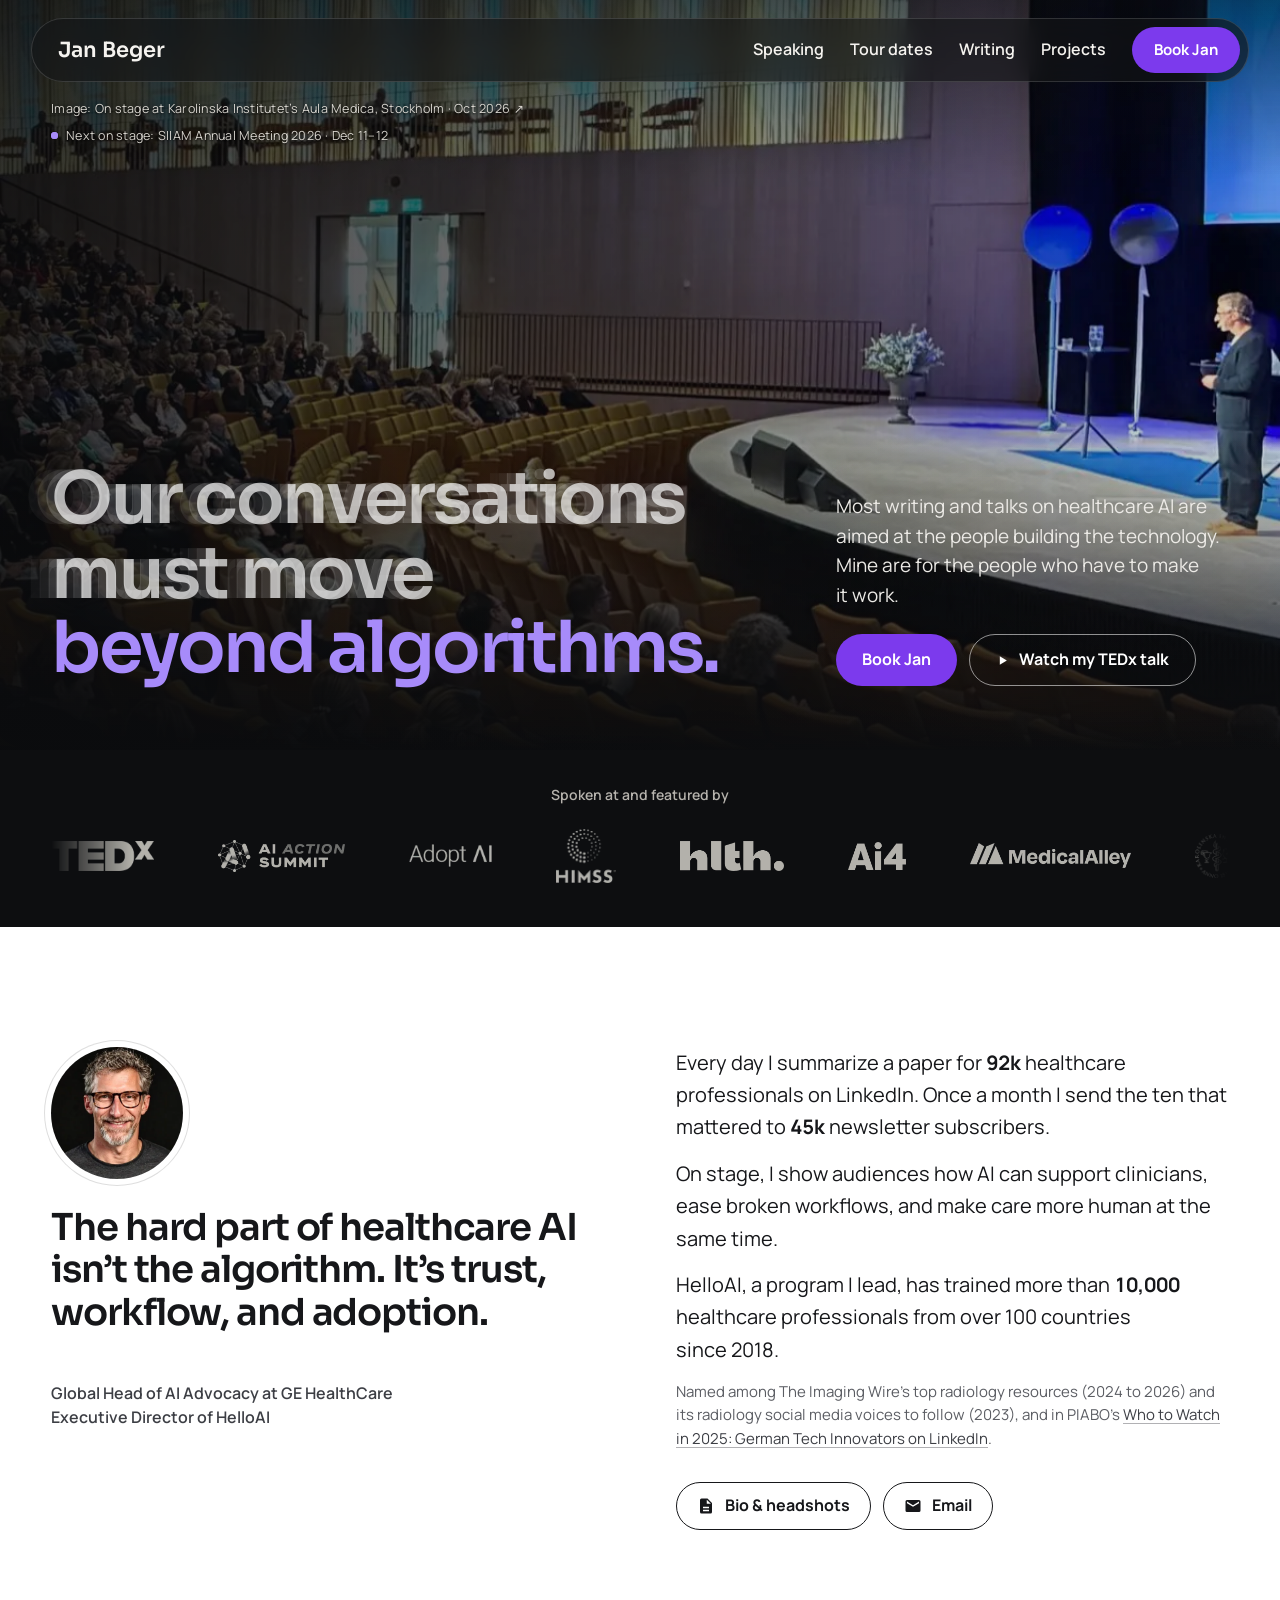
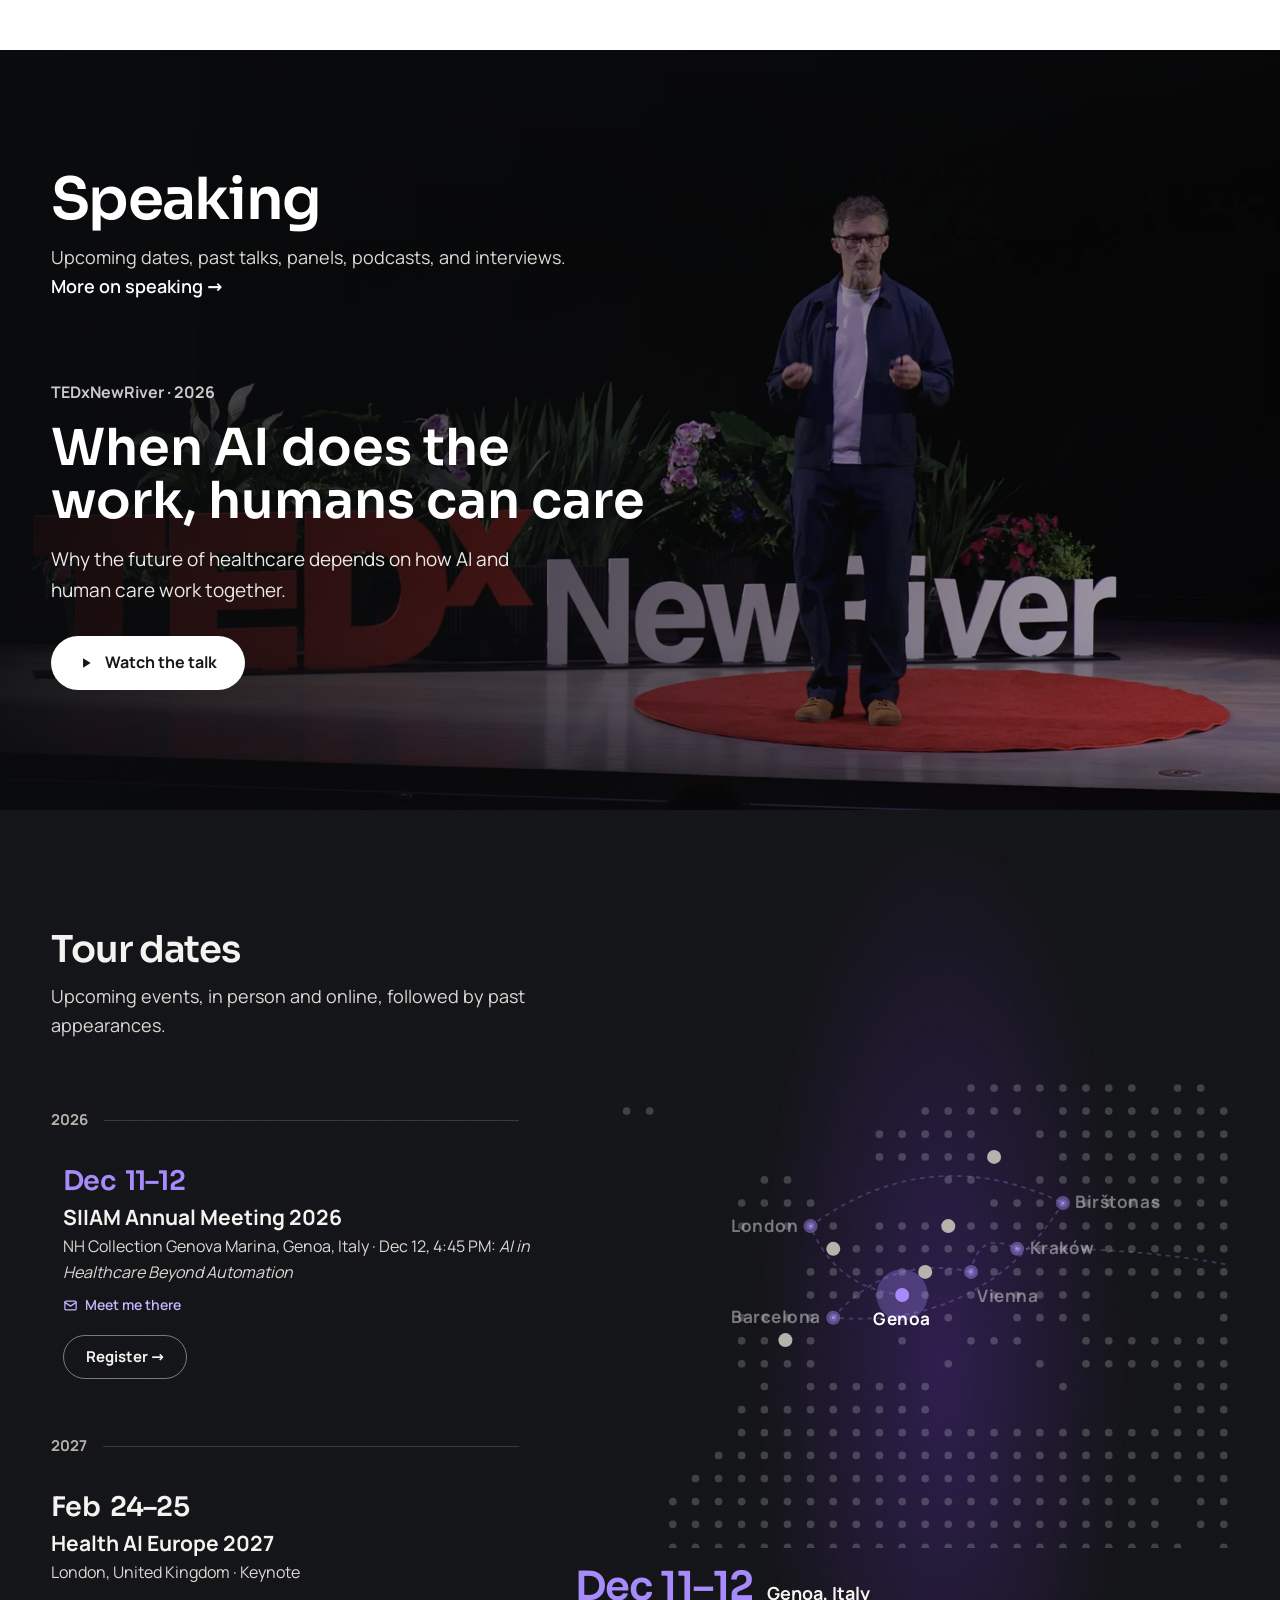
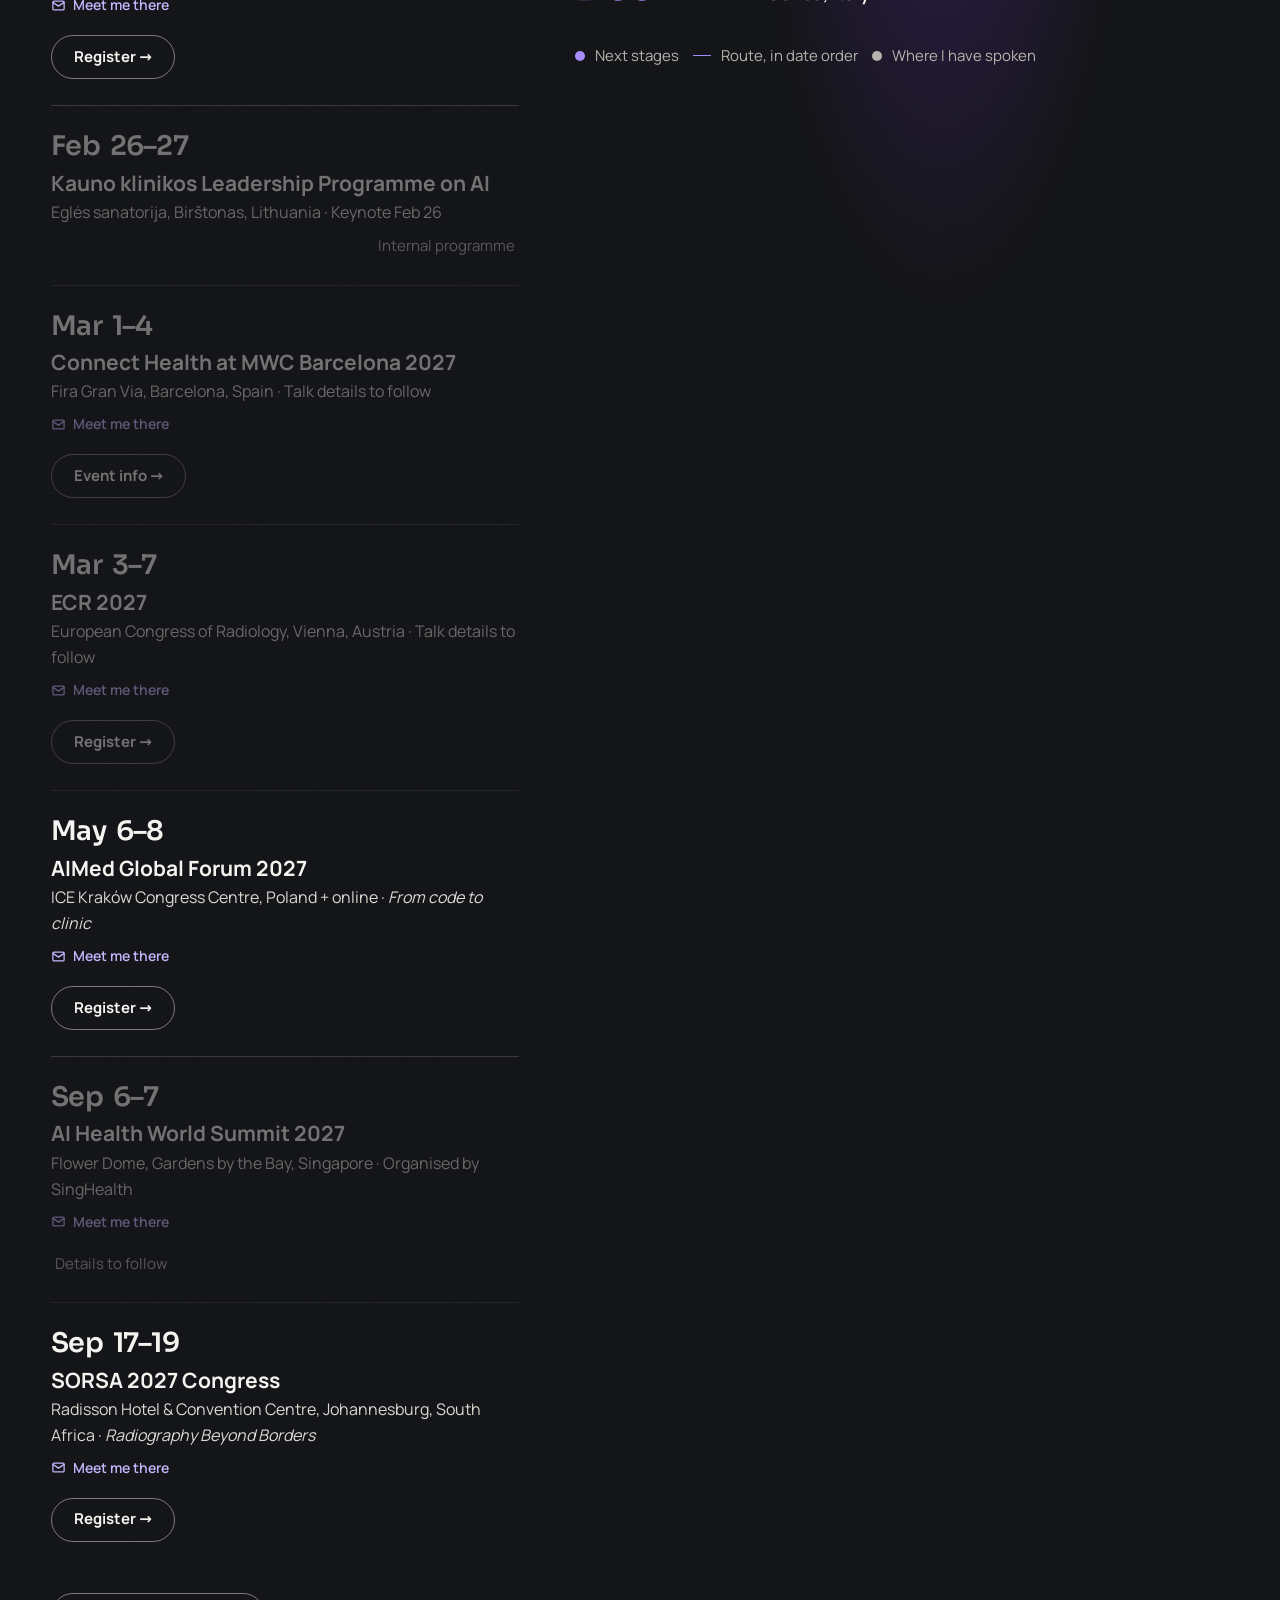
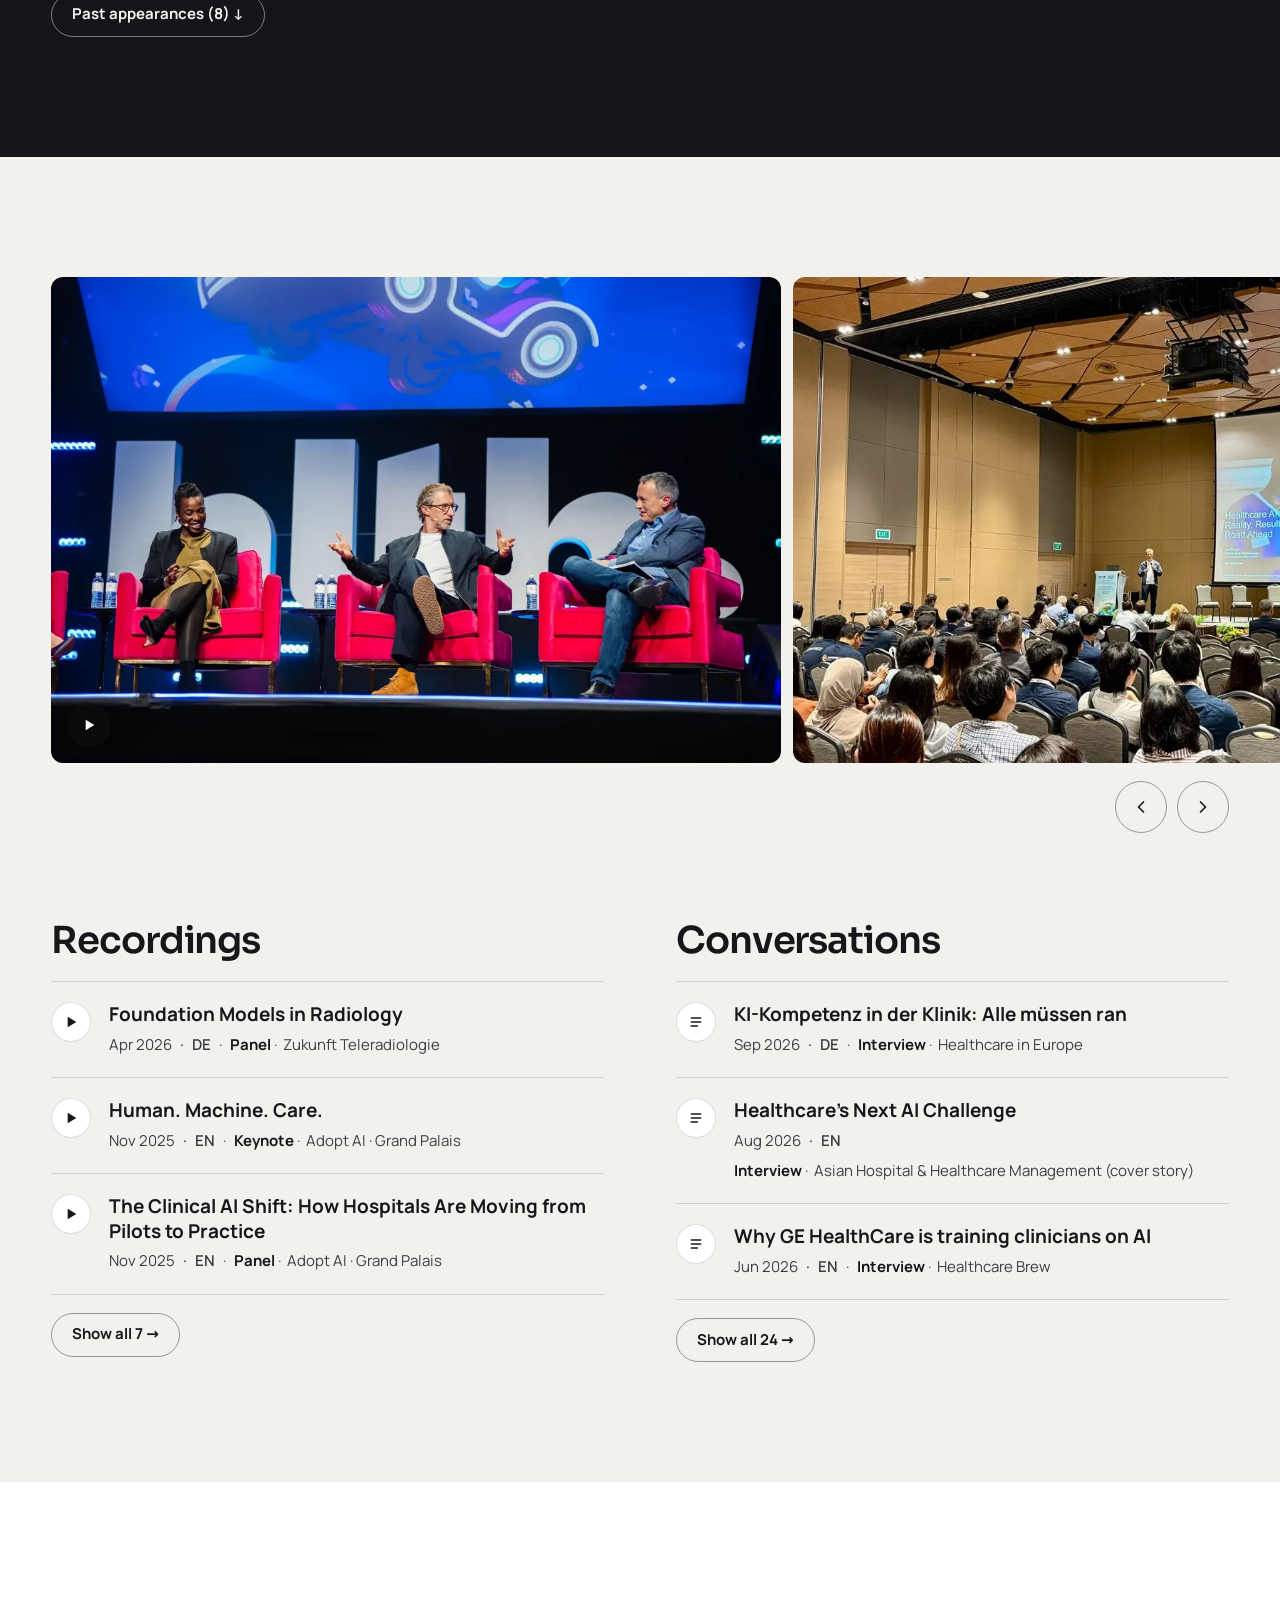
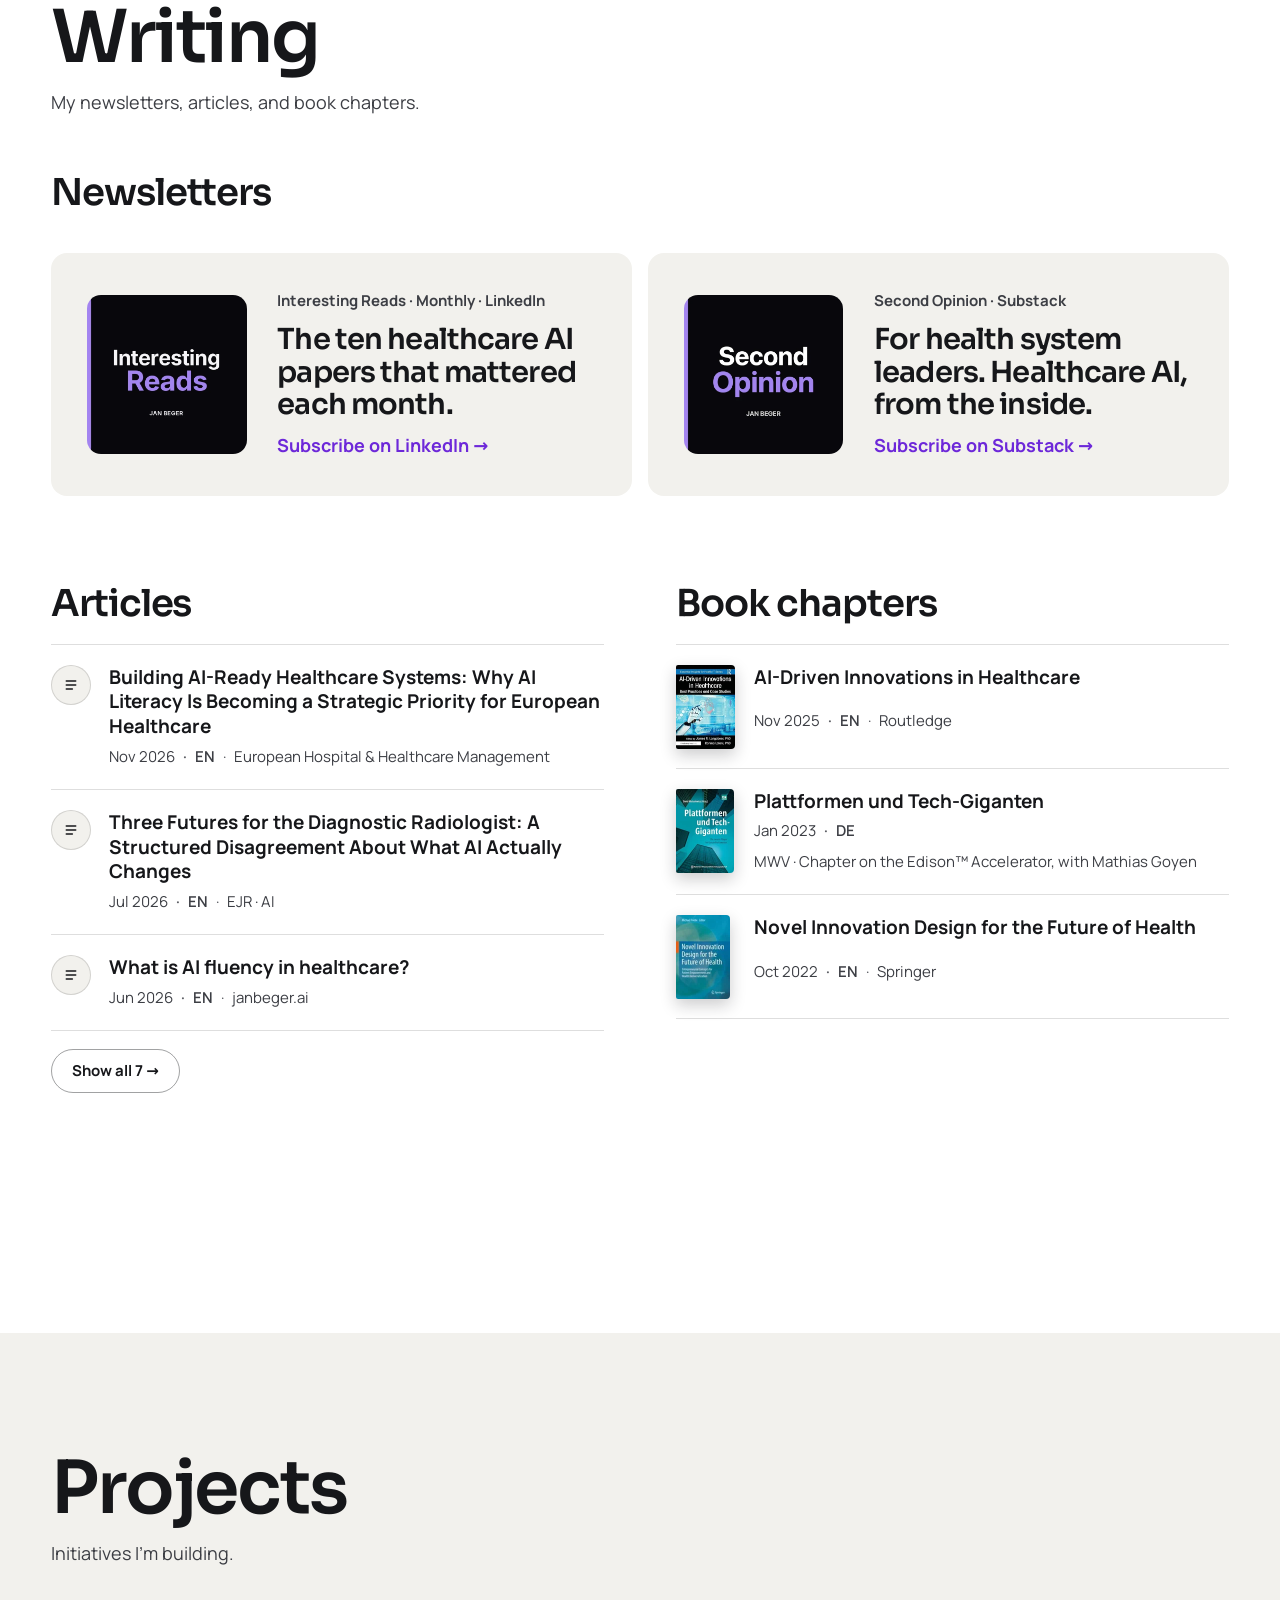
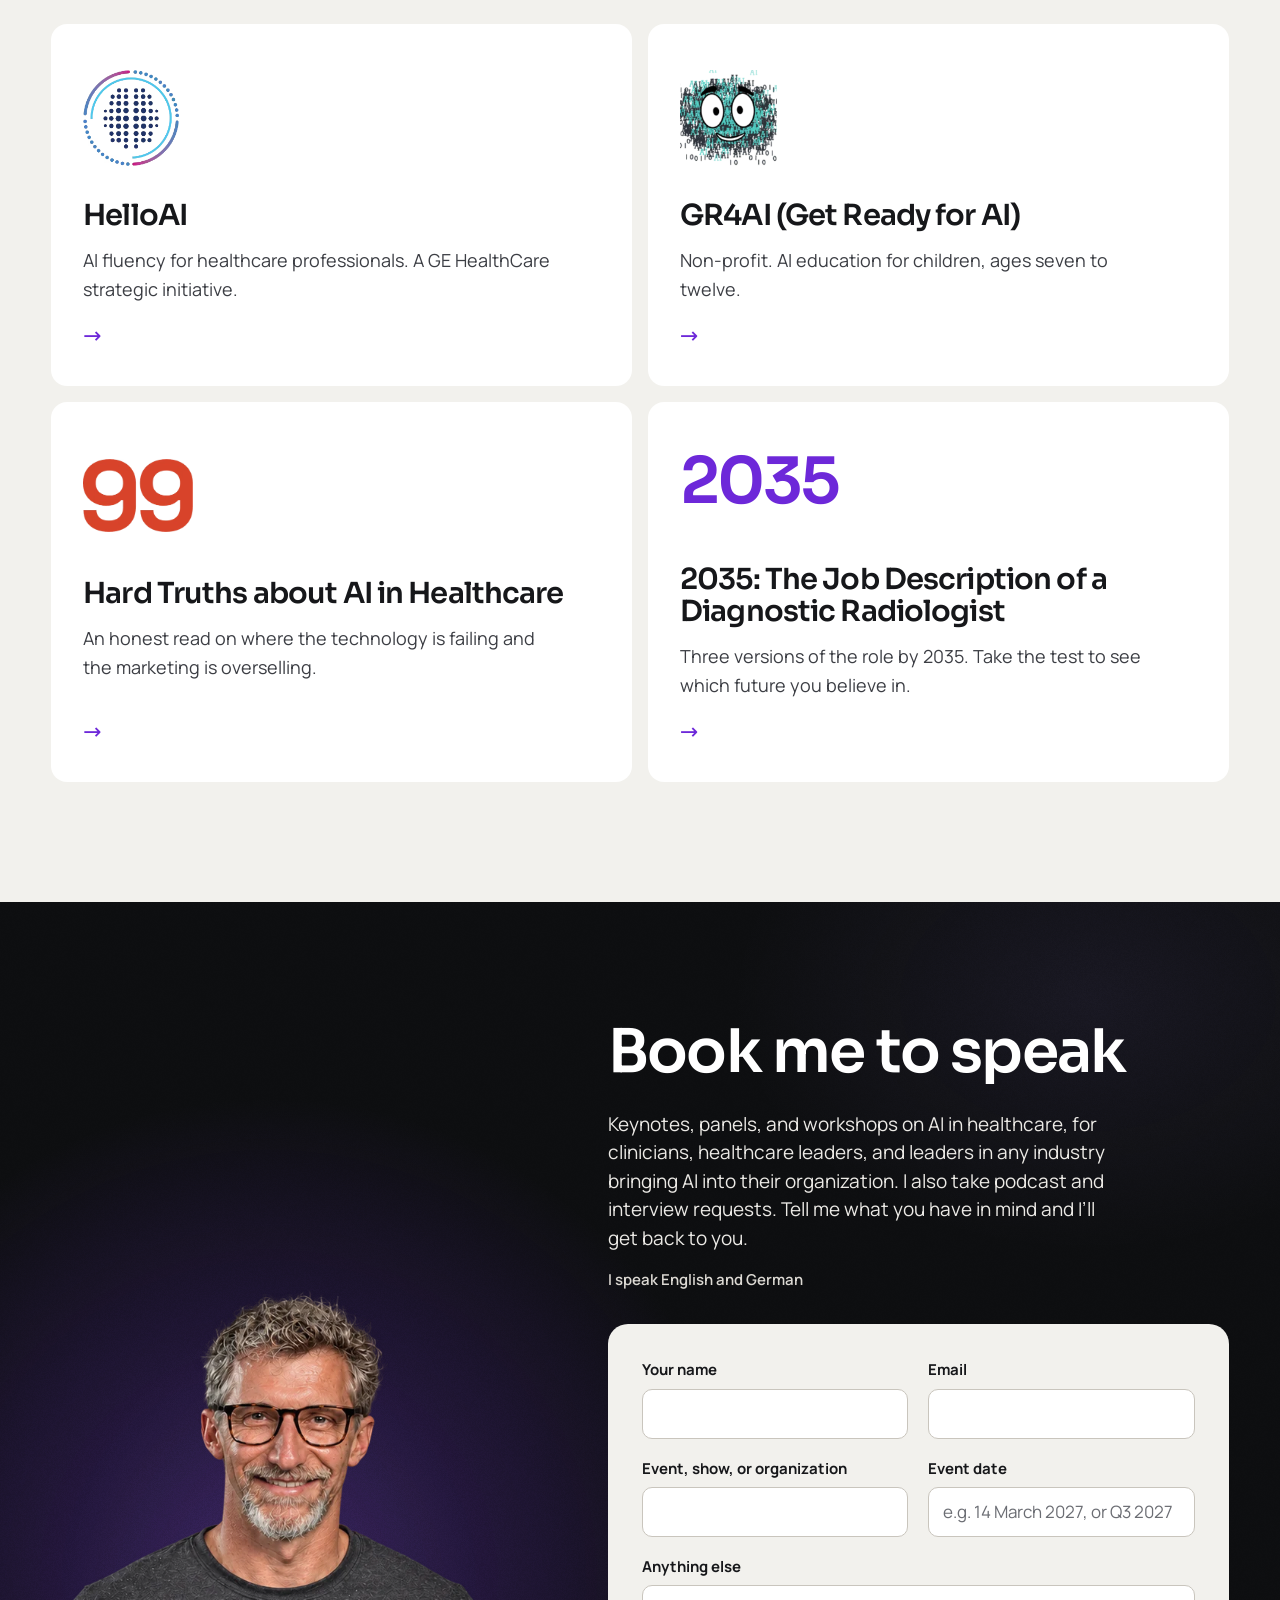
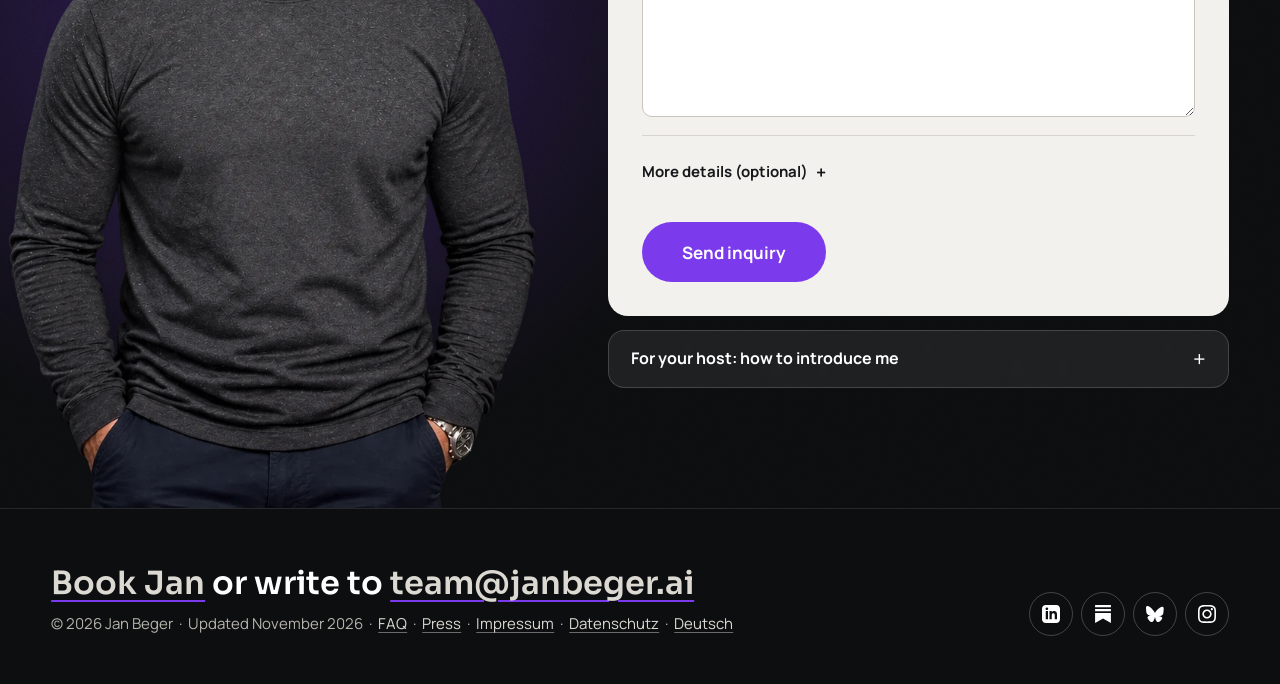
==== commit 8b466a7d: "Add Kauno klinikos Leadership Programme on AI (Feb 26-27, 2027, Birštonas) Co-Authored-By: Claude Op" ====
--- a/index.html
+++ b/index.html
@@ -161,6 +161,31 @@
     },
     {
       "@type": "Event",
+      "name": "Kauno klinikos Leadership Programme on AI",
+      "startDate": "2027-02-26",
+      "endDate": "2027-02-27",
+      "eventAttendanceMode": "https://schema.org/OfflineEventAttendanceMode",
+      "eventStatus": "https://schema.org/EventScheduled",
+      "location": {
+        "@type": "Place",
+        "name": "Eglės sanatorija",
+        "address": {
+          "@type": "PostalAddress",
+          "addressLocality": "Birštonas",
+          "addressCountry": "LT"
+        }
+      },
+      "organizer": {
+        "@type": "Organization",
+        "name": "Hospital of Lithuanian University of Health Sciences Kauno klinikos",
+        "url": "https://kaunoklinikos.lt/"
+      },
+      "performer": {
+        "@id": "https://janbeger.ai/#jan"
+      }
+    },
+    {
+      "@type": "Event",
       "name": "Connect Health at MWC Barcelona 2027",
       "startDate": "2027-03-01",
       "endDate": "2027-03-04",
@@ -1732,6 +1757,17 @@
         </div>
         <a class="event-cta" href="https://www.europe.health-ai-summit.com/" target="_blank" rel="noopener">Register &rarr;</a>
       </li>
+      <li class="event-card" data-event-start="2027-02-26" data-event-end="2027-02-27" data-no-meet>
+        <div class="event-date">
+          <span class="event-month">Feb</span>
+          <span class="event-day">26–27</span>
+        </div>
+        <div class="event-info">
+          <p class="event-name">Kauno klinikos Leadership Programme on AI</p>
+          <p class="event-meta">Egl&#279;s sanatorija, Bir&scaron;tonas, Lithuania &middot; Keynote Feb 26</p>
+        </div>
+        <span class="event-pending">Internal programme</span>
+      </li>
       <li class="event-card" data-event-start="2027-03-01" data-event-end="2027-03-04">
         <div class="event-date">
           <span class="event-month">Mar</span>
@@ -1871,11 +1907,12 @@
     </ul>
     <button type="button" class="events-past-toggle" aria-expanded="false" hidden>Past appearances</button>
     <figure class="tour-map">
-      <svg class="tour-map-svg" viewBox="0 0 1000 364" role="img" aria-label="Map of cities where Jan Beger has spoken or will speak: Las Vegas, Genoa, London, Barcelona, Kraków, Singapore, Johannesburg, Berlin, Paris, Stockholm, Taipei, Atlanta, Fort Lauderdale, Toronto, Vienna, Munich, Dubai and Abu Dhabi">
+      <svg class="tour-map-svg" viewBox="0 0 1000 364" role="img" aria-label="Map of cities where Jan Beger has spoken or will speak: Las Vegas, Genoa, London, Birštonas, Barcelona, Kraków, Singapore, Johannesburg, Berlin, Paris, Stockholm, Taipei, Atlanta, Fort Lauderdale, Toronto, Vienna, Munich, Dubai and Abu Dhabi">
       <path class="land" d="M156.7 3.3h0M163.3 3.3h0M170.0 3.3h0M176.7 3.3h0M236.7 3.3h0M243.3 3.3h0M350.0 3.3h0M356.7 3.3h0M363.3 3.3h0M370.0 3.3h0M376.7 3.3h0M383.3 3.3h0M390.0 3.3h0M396.7 3.3h0M403.3 3.3h0M410.0 3.3h0M416.7 3.3h0M423.3 3.3h0M430.0 3.3h0M436.7 3.3h0M650.0 3.3h0M656.7 3.3h0M730.0 3.3h0M736.7 3.3h0M743.3 3.3h0M750.0 3.3h0M756.7 3.3h0M763.3 3.3h0M770.0 3.3h0M776.7 3.3h0M783.3 3.3h0M790.0 3.3h0M796.7 3.3h0M803.3 3.3h0M810.0 3.3h0M3.3 10.0h0M156.7 10.0h0M163.3 10.0h0M176.7 10.0h0M183.3 10.0h0M190.0 10.0h0M196.7 10.0h0M203.3 10.0h0M236.7 10.0h0M256.7 10.0h0M263.3 10.0h0M270.0 10.0h0M276.7 10.0h0M283.3 10.0h0M290.0 10.0h0M296.7 10.0h0M356.7 10.0h0M363.3 10.0h0M370.0 10.0h0M376.7 10.0h0M383.3 10.0h0M390.0 10.0h0M396.7 10.0h0M403.3 10.0h0M410.0 10.0h0M416.7 10.0h0M423.3 10.0h0M430.0 10.0h0M436.7 10.0h0M650.0 10.0h0M690.0 10.0h0M696.7 10.0h0M703.3 10.0h0M716.7 10.0h0M723.3 10.0h0M730.0 10.0h0M736.7 10.0h0M743.3 10.0h0M750.0 10.0h0M756.7 10.0h0M763.3 10.0h0M770.0 10.0h0M776.7 10.0h0M783.3 10.0h0M790.0 10.0h0M796.7 10.0h0M803.3 10.0h0M810.0 10.0h0M816.7 10.0h0M823.3 10.0h0M830.0 10.0h0M836.7 10.0h0M843.3 10.0h0M850.0 10.0h0M856.7 10.0h0M870.0 10.0h0M876.7 10.0h0M883.3 10.0h0M890.0 10.0h0M896.7 10.0h0M903.3 10.0h0M910.0 10.0h0M916.7 10.0h0M50.0 16.7h0M56.7 16.7h0M63.3 16.7h0M70.0 16.7h0M76.7 16.7h0M83.3 16.7h0M90.0 16.7h0M96.7 16.7h0M103.3 16.7h0M110.0 16.7h0M116.7 16.7h0M123.3 16.7h0M130.0 16.7h0M136.7 16.7h0M143.3 16.7h0M150.0 16.7h0M156.7 16.7h0M163.3 16.7h0M170.0 16.7h0M190.0 16.7h0M196.7 16.7h0M210.0 16.7h0M230.0 16.7h0M243.3 16.7h0M263.3 16.7h0M270.0 16.7h0M290.0 16.7h0M296.7 16.7h0M303.3 16.7h0M310.0 16.7h0M363.3 16.7h0M370.0 16.7h0M376.7 16.7h0M383.3 16.7h0M390.0 16.7h0M396.7 16.7h0M403.3 16.7h0M410.0 16.7h0M416.7 16.7h0M423.3 16.7h0M550.0 16.7h0M556.7 16.7h0M563.3 16.7h0M570.0 16.7h0M576.7 16.7h0M583.3 16.7h0M590.0 16.7h0M596.7 16.7h0M670.0 16.7h0M676.7 16.7h0M696.7 16.7h0M710.0 16.7h0M716.7 16.7h0M723.3 16.7h0M730.0 16.7h0M736.7 16.7h0M743.3 16.7h0M750.0 16.7h0M756.7 16.7h0M763.3 16.7h0M770.0 16.7h0M776.7 16.7h0M783.3 16.7h0M790.0 16.7h0M796.7 16.7h0M803.3 16.7h0M810.0 16.7h0M816.7 16.7h0M823.3 16.7h0M830.0 16.7h0M836.7 16.7h0M843.3 16.7h0M850.0 16.7h0M856.7 16.7h0M863.3 16.7h0M870.0 16.7h0M876.7 16.7h0M883.3 16.7h0M890.0 16.7h0M896.7 16.7h0M903.3 16.7h0M910.0 16.7h0M916.7 16.7h0M923.3 16.7h0M930.0 16.7h0M936.7 16.7h0M943.3 16.7h0M950.0 16.7h0M956.7 16.7h0M963.3 16.7h0M976.7 16.7h0M983.3 16.7h0M990.0 16.7h0M996.7 16.7h0M3.3 23.3h0M10.0 23.3h0M16.7 23.3h0M23.3 23.3h0M50.0 23.3h0M56.7 23.3h0M63.3 23.3h0M70.0 23.3h0M76.7 23.3h0M83.3 23.3h0M90.0 23.3h0M96.7 23.3h0M103.3 23.3h0M110.0 23.3h0M116.7 23.3h0M123.3 23.3h0M130.0 23.3h0M136.7 23.3h0M143.3 23.3h0M150.0 23.3h0M156.7 23.3h0M163.3 23.3h0M170.0 23.3h0M176.7 23.3h0M183.3 23.3h0M190.0 23.3h0M196.7 23.3h0M203.3 23.3h0M210.0 23.3h0M216.7 23.3h0M223.3 23.3h0M230.0 23.3h0M236.7 23.3h0M243.3 23.3h0M250.0 23.3h0M256.7 23.3h0M263.3 23.3h0M296.7 23.3h0M303.3 23.3h0M310.0 23.3h0M316.7 23.3h0M323.3 23.3h0M356.7 23.3h0M363.3 23.3h0M370.0 23.3h0M376.7 23.3h0M383.3 23.3h0M390.0 23.3h0M396.7 23.3h0M403.3 23.3h0M543.3 23.3h0M550.0 23.3h0M556.7 23.3h0M563.3 23.3h0M570.0 23.3h0M576.7 23.3h0M583.3 23.3h0M590.0 23.3h0M603.3 23.3h0M610.0 23.3h0M623.3 23.3h0M630.0 23.3h0M636.7 23.3h0M643.3 23.3h0M650.0 23.3h0M656.7 23.3h0M663.3 23.3h0M670.0 23.3h0M676.7 23.3h0M683.3 23.3h0M690.0 23.3h0M696.7 23.3h0M703.3 23.3h0M710.0 23.3h0M716.7 23.3h0M723.3 23.3h0M730.0 23.3h0M736.7 23.3h0M743.3 23.3h0M750.0 23.3h0M756.7 23.3h0M763.3 23.3h0M770.0 23.3h0M776.7 23.3h0M783.3 23.3h0M790.0 23.3h0M796.7 23.3h0M803.3 23.3h0M810.0 23.3h0M816.7 23.3h0M823.3 23.3h0M830.0 23.3h0M836.7 23.3h0M843.3 23.3h0M850.0 23.3h0M856.7 23.3h0M863.3 23.3h0M870.0 23.3h0M876.7 23.3h0M883.3 23.3h0M890.0 23.3h0M896.7 23.3h0M903.3 23.3h0M910.0 23.3h0M916.7 23.3h0M923.3 23.3h0M930.0 23.3h0M936.7 23.3h0M943.3 23.3h0M950.0 23.3h0M956.7 23.3h0M963.3 23.3h0M970.0 23.3h0M976.7 23.3h0M983.3 23.3h0M990.0 23.3h0M996.7 23.3h0M56.7 30.0h0M63.3 30.0h0M70.0 30.0h0M76.7 30.0h0M83.3 30.0h0M90.0 30.0h0M96.7 30.0h0M103.3 30.0h0M110.0 30.0h0M116.7 30.0h0M123.3 30.0h0M130.0 30.0h0M136.7 30.0h0M143.3 30.0h0M150.0 30.0h0M156.7 30.0h0M163.3 30.0h0M170.0 30.0h0M176.7 30.0h0M183.3 30.0h0M190.0 30.0h0M196.7 30.0h0M203.3 30.0h0M210.0 30.0h0M216.7 30.0h0M223.3 30.0h0M230.0 30.0h0M236.7 30.0h0M243.3 30.0h0M250.0 30.0h0M263.3 30.0h0M270.0 30.0h0M296.7 30.0h0M303.3 30.0h0M310.0 30.0h0M316.7 30.0h0M356.7 30.0h0M363.3 30.0h0M370.0 30.0h0M376.7 30.0h0M383.3 30.0h0M443.3 30.0h0M450.0 30.0h0M530.0 30.0h0M536.7 30.0h0M543.3 30.0h0M550.0 30.0h0M556.7 30.0h0M570.0 30.0h0M576.7 30.0h0M583.3 30.0h0M590.0 30.0h0M596.7 30.0h0M603.3 30.0h0M610.0 30.0h0M616.7 30.0h0M623.3 30.0h0M630.0 30.0h0M636.7 30.0h0M643.3 30.0h0M650.0 30.0h0M656.7 30.0h0M663.3 30.0h0M670.0 30.0h0M676.7 30.0h0M683.3 30.0h0M690.0 30.0h0M696.7 30.0h0M703.3 30.0h0M710.0 30.0h0M716.7 30.0h0M723.3 30.0h0M730.0 30.0h0M736.7 30.0h0M743.3 30.0h0M750.0 30.0h0M756.7 30.0h0M763.3 30.0h0M770.0 30.0h0M776.7 30.0h0M783.3 30.0h0M790.0 30.0h0M796.7 30.0h0M803.3 30.0h0M810.0 30.0h0M816.7 30.0h0M823.3 30.0h0M830.0 30.0h0M836.7 30.0h0M843.3 30.0h0M850.0 30.0h0M856.7 30.0h0M863.3 30.0h0M870.0 30.0h0M876.7 30.0h0M883.3 30.0h0M890.0 30.0h0M896.7 30.0h0M903.3 30.0h0M910.0 30.0h0M916.7 30.0h0M923.3 30.0h0M930.0 30.0h0M936.7 30.0h0M943.3 30.0h0M950.0 30.0h0M956.7 30.0h0M963.3 30.0h0M970.0 30.0h0M976.7 30.0h0M983.3 30.0h0M990.0 30.0h0M43.3 36.7h0M50.0 36.7h0M56.7 36.7h0M63.3 36.7h0M70.0 36.7h0M76.7 36.7h0M83.3 36.7h0M90.0 36.7h0M96.7 36.7h0M103.3 36.7h0M110.0 36.7h0M116.7 36.7h0M123.3 36.7h0M130.0 36.7h0M136.7 36.7h0M143.3 36.7h0M150.0 36.7h0M156.7 36.7h0M163.3 36.7h0M170.0 36.7h0M176.7 36.7h0M183.3 36.7h0M190.0 36.7h0M196.7 36.7h0M203.3 36.7h0M210.0 36.7h0M216.7 36.7h0M223.3 36.7h0M230.0 36.7h0M236.7 36.7h0M290.0 36.7h0M296.7 36.7h0M363.3 36.7h0M370.0 36.7h0M376.7 36.7h0M516.7 36.7h0M523.3 36.7h0M530.0 36.7h0M536.7 36.7h0M543.3 36.7h0M563.3 36.7h0M570.0 36.7h0M576.7 36.7h0M583.3 36.7h0M590.0 36.7h0M596.7 36.7h0M603.3 36.7h0M610.0 36.7h0M616.7 36.7h0M623.3 36.7h0M630.0 36.7h0M636.7 36.7h0M643.3 36.7h0M650.0 36.7h0M656.7 36.7h0M663.3 36.7h0M670.0 36.7h0M676.7 36.7h0M683.3 36.7h0M690.0 36.7h0M696.7 36.7h0M703.3 36.7h0M710.0 36.7h0M716.7 36.7h0M723.3 36.7h0M730.0 36.7h0M736.7 36.7h0M743.3 36.7h0M750.0 36.7h0M756.7 36.7h0M763.3 36.7h0M770.0 36.7h0M776.7 36.7h0M783.3 36.7h0M790.0 36.7h0M796.7 36.7h0M803.3 36.7h0M810.0 36.7h0M816.7 36.7h0M823.3 36.7h0M830.0 36.7h0M836.7 36.7h0M843.3 36.7h0M850.0 36.7h0M856.7 36.7h0M863.3 36.7h0M870.0 36.7h0M876.7 36.7h0M883.3 36.7h0M890.0 36.7h0M896.7 36.7h0M903.3 36.7h0M910.0 36.7h0M916.7 36.7h0M923.3 36.7h0M930.0 36.7h0M936.7 36.7h0M943.3 36.7h0M950.0 36.7h0M956.7 36.7h0M963.3 36.7h0M970.0 36.7h0M976.7 36.7h0M983.3 36.7h0M56.7 43.3h0M63.3 43.3h0M70.0 43.3h0M116.7 43.3h0M123.3 43.3h0M130.0 43.3h0M136.7 43.3h0M143.3 43.3h0M150.0 43.3h0M156.7 43.3h0M163.3 43.3h0M170.0 43.3h0M176.7 43.3h0M183.3 43.3h0M190.0 43.3h0M196.7 43.3h0M203.3 43.3h0M210.0 43.3h0M216.7 43.3h0M223.3 43.3h0M230.0 43.3h0M236.7 43.3h0M290.0 43.3h0M296.7 43.3h0M303.3 43.3h0M516.7 43.3h0M523.3 43.3h0M530.0 43.3h0M536.7 43.3h0M543.3 43.3h0M550.0 43.3h0M570.0 43.3h0M576.7 43.3h0M583.3 43.3h0M590.0 43.3h0M596.7 43.3h0M603.3 43.3h0M610.0 43.3h0M616.7 43.3h0M623.3 43.3h0M630.0 43.3h0M636.7 43.3h0M643.3 43.3h0M650.0 43.3h0M656.7 43.3h0M663.3 43.3h0M670.0 43.3h0M676.7 43.3h0M683.3 43.3h0M690.0 43.3h0M696.7 43.3h0M703.3 43.3h0M710.0 43.3h0M716.7 43.3h0M723.3 43.3h0M730.0 43.3h0M736.7 43.3h0M743.3 43.3h0M750.0 43.3h0M756.7 43.3h0M763.3 43.3h0M770.0 43.3h0M776.7 43.3h0M783.3 43.3h0M790.0 43.3h0M796.7 43.3h0M803.3 43.3h0M810.0 43.3h0M816.7 43.3h0M823.3 43.3h0M830.0 43.3h0M836.7 43.3h0M843.3 43.3h0M850.0 43.3h0M856.7 43.3h0M863.3 43.3h0M870.0 43.3h0M876.7 43.3h0M883.3 43.3h0M890.0 43.3h0M896.7 43.3h0M903.3 43.3h0M910.0 43.3h0M923.3 43.3h0M950.0 43.3h0M63.3 50.0h0M130.0 50.0h0M136.7 50.0h0M143.3 50.0h0M150.0 50.0h0M156.7 50.0h0M163.3 50.0h0M170.0 50.0h0M176.7 50.0h0M183.3 50.0h0M190.0 50.0h0M196.7 50.0h0M203.3 50.0h0M210.0 50.0h0M216.7 50.0h0M223.3 50.0h0M230.0 50.0h0M236.7 50.0h0M243.3 50.0h0M250.0 50.0h0M290.0 50.0h0M296.7 50.0h0M303.3 50.0h0M310.0 50.0h0M316.7 50.0h0M323.3 50.0h0M483.3 50.0h0M490.0 50.0h0M536.7 50.0h0M543.3 50.0h0M563.3 50.0h0M570.0 50.0h0M576.7 50.0h0M583.3 50.0h0M590.0 50.0h0M596.7 50.0h0M603.3 50.0h0M610.0 50.0h0M616.7 50.0h0M623.3 50.0h0M630.0 50.0h0M636.7 50.0h0M643.3 50.0h0M650.0 50.0h0M656.7 50.0h0M663.3 50.0h0M670.0 50.0h0M676.7 50.0h0M683.3 50.0h0M690.0 50.0h0M696.7 50.0h0M703.3 50.0h0M710.0 50.0h0M716.7 50.0h0M723.3 50.0h0M730.0 50.0h0M736.7 50.0h0M743.3 50.0h0M750.0 50.0h0M756.7 50.0h0M763.3 50.0h0M770.0 50.0h0M776.7 50.0h0M783.3 50.0h0M790.0 50.0h0M796.7 50.0h0M803.3 50.0h0M810.0 50.0h0M816.7 50.0h0M823.3 50.0h0M830.0 50.0h0M836.7 50.0h0M843.3 50.0h0M850.0 50.0h0M856.7 50.0h0M863.3 50.0h0M870.0 50.0h0M876.7 50.0h0M883.3 50.0h0M936.7 50.0h0M943.3 50.0h0M950.0 50.0h0M43.3 56.7h0M143.3 56.7h0M150.0 56.7h0M156.7 56.7h0M163.3 56.7h0M170.0 56.7h0M176.7 56.7h0M183.3 56.7h0M190.0 56.7h0M196.7 56.7h0M203.3 56.7h0M210.0 56.7h0M216.7 56.7h0M223.3 56.7h0M230.0 56.7h0M236.7 56.7h0M243.3 56.7h0M250.0 56.7h0M256.7 56.7h0M263.3 56.7h0M270.0 56.7h0M283.3 56.7h0M290.0 56.7h0M296.7 56.7h0M303.3 56.7h0M310.0 56.7h0M316.7 56.7h0M323.3 56.7h0M330.0 56.7h0M336.7 56.7h0M476.7 56.7h0M483.3 56.7h0M490.0 56.7h0M496.7 56.7h0M550.0 56.7h0M556.7 56.7h0M563.3 56.7h0M570.0 56.7h0M576.7 56.7h0M583.3 56.7h0M590.0 56.7h0M596.7 56.7h0M603.3 56.7h0M610.0 56.7h0M616.7 56.7h0M623.3 56.7h0M630.0 56.7h0M636.7 56.7h0M643.3 56.7h0M650.0 56.7h0M656.7 56.7h0M663.3 56.7h0M670.0 56.7h0M676.7 56.7h0M683.3 56.7h0M690.0 56.7h0M696.7 56.7h0M703.3 56.7h0M710.0 56.7h0M716.7 56.7h0M723.3 56.7h0M730.0 56.7h0M736.7 56.7h0M743.3 56.7h0M750.0 56.7h0M756.7 56.7h0M763.3 56.7h0M770.0 56.7h0M776.7 56.7h0M783.3 56.7h0M790.0 56.7h0M796.7 56.7h0M803.3 56.7h0M810.0 56.7h0M816.7 56.7h0M823.3 56.7h0M830.0 56.7h0M836.7 56.7h0M843.3 56.7h0M850.0 56.7h0M856.7 56.7h0M863.3 56.7h0M870.0 56.7h0M876.7 56.7h0M936.7 56.7h0M943.3 56.7h0M150.0 63.4h0M156.7 63.4h0M163.3 63.4h0M170.0 63.4h0M176.7 63.4h0M183.3 63.4h0M190.0 63.4h0M196.7 63.4h0M203.3 63.4h0M210.0 63.4h0M216.7 63.4h0M223.3 63.4h0M230.0 63.4h0M236.7 63.4h0M243.3 63.4h0M250.0 63.4h0M256.7 63.4h0M263.3 63.4h0M270.0 63.4h0M283.3 63.4h0M290.0 63.4h0M296.7 63.4h0M303.3 63.4h0M310.0 63.4h0M316.7 63.4h0M323.3 63.4h0M330.0 63.4h0M336.7 63.4h0M343.3 63.4h0M476.7 63.4h0M490.0 63.4h0M496.7 63.4h0M503.3 63.4h0M516.7 63.4h0M523.3 63.4h0M530.0 63.4h0M536.7 63.4h0M543.3 63.4h0M550.0 63.4h0M556.7 63.4h0M563.3 63.4h0M570.0 63.4h0M576.7 63.4h0M583.3 63.4h0M590.0 63.4h0M596.7 63.4h0M603.3 63.4h0M610.0 63.4h0M616.7 63.4h0M623.3 63.4h0M630.0 63.4h0M636.7 63.4h0M643.3 63.4h0M650.0 63.4h0M656.7 63.4h0M663.3 63.4h0M670.0 63.4h0M676.7 63.4h0M683.3 63.4h0M690.0 63.4h0M696.7 63.4h0M703.3 63.4h0M710.0 63.4h0M716.7 63.4h0M723.3 63.4h0M730.0 63.4h0M736.7 63.4h0M743.3 63.4h0M750.0 63.4h0M756.7 63.4h0M763.3 63.4h0M770.0 63.4h0M776.7 63.4h0M783.3 63.4h0M790.0 63.4h0M796.7 63.4h0M803.3 63.4h0M810.0 63.4h0M816.7 63.4h0M823.3 63.4h0M830.0 63.4h0M836.7 63.4h0M843.3 63.4h0M850.0 63.4h0M856.7 63.4h0M863.3 63.4h0M870.0 63.4h0M876.7 63.4h0M883.3 63.4h0M890.0 63.4h0M896.7 63.4h0M936.7 63.4h0M150.0 70.0h0M156.7 70.0h0M163.3 70.0h0M170.0 70.0h0M176.7 70.0h0M183.3 70.0h0M190.0 70.0h0M196.7 70.0h0M203.3 70.0h0M210.0 70.0h0M216.7 70.0h0M223.3 70.0h0M230.0 70.0h0M236.7 70.0h0M243.3 70.0h0M250.0 70.0h0M256.7 70.0h0M263.3 70.0h0M270.0 70.0h0M276.7 70.0h0M283.3 70.0h0M290.0 70.0h0M296.7 70.0h0M303.3 70.0h0M310.0 70.0h0M323.3 70.0h0M343.3 70.0h0M503.3 70.0h0M510.0 70.0h0M516.7 70.0h0M523.3 70.0h0M530.0 70.0h0M536.7 70.0h0M543.3 70.0h0M550.0 70.0h0M556.7 70.0h0M563.3 70.0h0M570.0 70.0h0M576.7 70.0h0M583.3 70.0h0M590.0 70.0h0M596.7 70.0h0M603.3 70.0h0M610.0 70.0h0M616.7 70.0h0M623.3 70.0h0M630.0 70.0h0M636.7 70.0h0M643.3 70.0h0M650.0 70.0h0M656.7 70.0h0M663.3 70.0h0M670.0 70.0h0M676.7 70.0h0M683.3 70.0h0M690.0 70.0h0M696.7 70.0h0M703.3 70.0h0M710.0 70.0h0M716.7 70.0h0M723.3 70.0h0M730.0 70.0h0M736.7 70.0h0M743.3 70.0h0M750.0 70.0h0M756.7 70.0h0M763.3 70.0h0M770.0 70.0h0M776.7 70.0h0M783.3 70.0h0M790.0 70.0h0M796.7 70.0h0M803.3 70.0h0M810.0 70.0h0M816.7 70.0h0M823.3 70.0h0M830.0 70.0h0M836.7 70.0h0M843.3 70.0h0M850.0 70.0h0M856.7 70.0h0M863.3 70.0h0M870.0 70.0h0M876.7 70.0h0M883.3 70.0h0M890.0 70.0h0M896.7 70.0h0M156.7 76.7h0M163.3 76.7h0M170.0 76.7h0M176.7 76.7h0M183.3 76.7h0M190.0 76.7h0M196.7 76.7h0M203.3 76.7h0M210.0 76.7h0M216.7 76.7h0M223.3 76.7h0M230.0 76.7h0M236.7 76.7h0M243.3 76.7h0M250.0 76.7h0M256.7 76.7h0M263.3 76.7h0M270.0 76.7h0M276.7 76.7h0M283.3 76.7h0M290.0 76.7h0M296.7 76.7h0M303.3 76.7h0M310.0 76.7h0M316.7 76.7h0M350.0 76.7h0M496.7 76.7h0M503.3 76.7h0M510.0 76.7h0M516.7 76.7h0M523.3 76.7h0M530.0 76.7h0M536.7 76.7h0M543.3 76.7h0M550.0 76.7h0M556.7 76.7h0M563.3 76.7h0M570.0 76.7h0M576.7 76.7h0M583.3 76.7h0M590.0 76.7h0M596.7 76.7h0M603.3 76.7h0M610.0 76.7h0M616.7 76.7h0M623.3 76.7h0M630.0 76.7h0M636.7 76.7h0M643.3 76.7h0M650.0 76.7h0M656.7 76.7h0M663.3 76.7h0M670.0 76.7h0M676.7 76.7h0M683.3 76.7h0M690.0 76.7h0M696.7 76.7h0M703.3 76.7h0M710.0 76.7h0M716.7 76.7h0M723.3 76.7h0M730.0 76.7h0M736.7 76.7h0M743.3 76.7h0M750.0 76.7h0M756.7 76.7h0M763.3 76.7h0M770.0 76.7h0M776.7 76.7h0M783.3 76.7h0M790.0 76.7h0M796.7 76.7h0M803.3 76.7h0M810.0 76.7h0M816.7 76.7h0M823.3 76.7h0M830.0 76.7h0M836.7 76.7h0M843.3 76.7h0M850.0 76.7h0M856.7 76.7h0M863.3 76.7h0M870.0 76.7h0M876.7 76.7h0M883.3 76.7h0M896.7 76.7h0M156.7 83.4h0M163.3 83.4h0M170.0 83.4h0M176.7 83.4h0M183.3 83.4h0M190.0 83.4h0M196.7 83.4h0M203.3 83.4h0M210.0 83.4h0M216.7 83.4h0M223.3 83.4h0M230.0 83.4h0M236.7 83.4h0M243.3 83.4h0M250.0 83.4h0M256.7 83.4h0M263.3 83.4h0M270.0 83.4h0M276.7 83.4h0M283.3 83.4h0M290.0 83.4h0M296.7 83.4h0M303.3 83.4h0M310.0 83.4h0M323.3 83.4h0M496.7 83.4h0M503.3 83.4h0M510.0 83.4h0M516.7 83.4h0M523.3 83.4h0M530.0 83.4h0M543.3 83.4h0M550.0 83.4h0M556.7 83.4h0M563.3 83.4h0M570.0 83.4h0M576.7 83.4h0M596.7 83.4h0M603.3 83.4h0M610.0 83.4h0M616.7 83.4h0M623.3 83.4h0M630.0 83.4h0M643.3 83.4h0M650.0 83.4h0M656.7 83.4h0M663.3 83.4h0M670.0 83.4h0M676.7 83.4h0M683.3 83.4h0M690.0 83.4h0M696.7 83.4h0M703.3 83.4h0M710.0 83.4h0M716.7 83.4h0M723.3 83.4h0M730.0 83.4h0M736.7 83.4h0M743.3 83.4h0M750.0 83.4h0M756.7 83.4h0M763.3 83.4h0M770.0 83.4h0M776.7 83.4h0M783.3 83.4h0M790.0 83.4h0M796.7 83.4h0M803.3 83.4h0M810.0 83.4h0M816.7 83.4h0M823.3 83.4h0M830.0 83.4h0M836.7 83.4h0M843.3 83.4h0M850.0 83.4h0M856.7 83.4h0M863.3 83.4h0M870.0 83.4h0M876.7 83.4h0M156.7 90.0h0M163.3 90.0h0M170.0 90.0h0M176.7 90.0h0M183.3 90.0h0M190.0 90.0h0M196.7 90.0h0M203.3 90.0h0M210.0 90.0h0M216.7 90.0h0M223.3 90.0h0M230.0 90.0h0M236.7 90.0h0M243.3 90.0h0M250.0 90.0h0M256.7 90.0h0M263.3 90.0h0M270.0 90.0h0M276.7 90.0h0M283.3 90.0h0M290.0 90.0h0M296.7 90.0h0M476.7 90.0h0M483.3 90.0h0M490.0 90.0h0M496.7 90.0h0M503.3 90.0h0M536.7 90.0h0M556.7 90.0h0M563.3 90.0h0M570.0 90.0h0M576.7 90.0h0M616.7 90.0h0M623.3 90.0h0M630.0 90.0h0M650.0 90.0h0M656.7 90.0h0M663.3 90.0h0M670.0 90.0h0M676.7 90.0h0M683.3 90.0h0M690.0 90.0h0M696.7 90.0h0M703.3 90.0h0M710.0 90.0h0M716.7 90.0h0M723.3 90.0h0M730.0 90.0h0M736.7 90.0h0M743.3 90.0h0M750.0 90.0h0M756.7 90.0h0M763.3 90.0h0M770.0 90.0h0M776.7 90.0h0M783.3 90.0h0M790.0 90.0h0M796.7 90.0h0M803.3 90.0h0M810.0 90.0h0M816.7 90.0h0M823.3 90.0h0M830.0 90.0h0M836.7 90.0h0M843.3 90.0h0M850.0 90.0h0M856.7 90.0h0M863.3 90.0h0M890.0 90.0h0M896.7 90.0h0M156.7 96.7h0M163.3 96.7h0M170.0 96.7h0M176.7 96.7h0M183.3 96.7h0M190.0 96.7h0M196.7 96.7h0M203.3 96.7h0M210.0 96.7h0M216.7 96.7h0M223.3 96.7h0M230.0 96.7h0M236.7 96.7h0M243.3 96.7h0M250.0 96.7h0M256.7 96.7h0M263.3 96.7h0M270.0 96.7h0M276.7 96.7h0M283.3 96.7h0M290.0 96.7h0M476.7 96.7h0M483.3 96.7h0M490.0 96.7h0M496.7 96.7h0M523.3 96.7h0M543.3 96.7h0M550.0 96.7h0M556.7 96.7h0M576.7 96.7h0M583.3 96.7h0M590.0 96.7h0M596.7 96.7h0M603.3 96.7h0M610.0 96.7h0M616.7 96.7h0M623.3 96.7h0M630.0 96.7h0M636.7 96.7h0M650.0 96.7h0M656.7 96.7h0M663.3 96.7h0M670.0 96.7h0M676.7 96.7h0M683.3 96.7h0M690.0 96.7h0M696.7 96.7h0M703.3 96.7h0M710.0 96.7h0M716.7 96.7h0M723.3 96.7h0M730.0 96.7h0M736.7 96.7h0M743.3 96.7h0M750.0 96.7h0M756.7 96.7h0M763.3 96.7h0M770.0 96.7h0M776.7 96.7h0M783.3 96.7h0M790.0 96.7h0M796.7 96.7h0M803.3 96.7h0M810.0 96.7h0M816.7 96.7h0M823.3 96.7h0M830.0 96.7h0M843.3 96.7h0M850.0 96.7h0M856.7 96.7h0M890.0 96.7h0M163.3 103.4h0M170.0 103.4h0M176.7 103.4h0M183.3 103.4h0M190.0 103.4h0M196.7 103.4h0M203.3 103.4h0M210.0 103.4h0M216.7 103.4h0M223.3 103.4h0M230.0 103.4h0M236.7 103.4h0M243.3 103.4h0M250.0 103.4h0M256.7 103.4h0M263.3 103.4h0M270.0 103.4h0M276.7 103.4h0M283.3 103.4h0M290.0 103.4h0M476.7 103.4h0M483.3 103.4h0M490.0 103.4h0M496.7 103.4h0M536.7 103.4h0M563.3 103.4h0M576.7 103.4h0M583.3 103.4h0M590.0 103.4h0M596.7 103.4h0M603.3 103.4h0M610.0 103.4h0M616.7 103.4h0M623.3 103.4h0M630.0 103.4h0M650.0 103.4h0M656.7 103.4h0M663.3 103.4h0M670.0 103.4h0M676.7 103.4h0M683.3 103.4h0M690.0 103.4h0M696.7 103.4h0M703.3 103.4h0M710.0 103.4h0M716.7 103.4h0M723.3 103.4h0M730.0 103.4h0M736.7 103.4h0M743.3 103.4h0M750.0 103.4h0M756.7 103.4h0M763.3 103.4h0M770.0 103.4h0M776.7 103.4h0M783.3 103.4h0M790.0 103.4h0M796.7 103.4h0M803.3 103.4h0M810.0 103.4h0M816.7 103.4h0M823.3 103.4h0M830.0 103.4h0M856.7 103.4h0M890.0 103.4h0M170.0 110.0h0M176.7 110.0h0M183.3 110.0h0M190.0 110.0h0M196.7 110.0h0M203.3 110.0h0M210.0 110.0h0M216.7 110.0h0M223.3 110.0h0M230.0 110.0h0M236.7 110.0h0M243.3 110.0h0M250.0 110.0h0M256.7 110.0h0M263.3 110.0h0M270.0 110.0h0M276.7 110.0h0M283.3 110.0h0M483.3 110.0h0M496.7 110.0h0M503.3 110.0h0M510.0 110.0h0M516.7 110.0h0M523.3 110.0h0M530.0 110.0h0M570.0 110.0h0M603.3 110.0h0M610.0 110.0h0M616.7 110.0h0M623.3 110.0h0M630.0 110.0h0M636.7 110.0h0M643.3 110.0h0M650.0 110.0h0M656.7 110.0h0M663.3 110.0h0M670.0 110.0h0M676.7 110.0h0M683.3 110.0h0M690.0 110.0h0M696.7 110.0h0M703.3 110.0h0M710.0 110.0h0M716.7 110.0h0M723.3 110.0h0M730.0 110.0h0M736.7 110.0h0M743.3 110.0h0M750.0 110.0h0M756.7 110.0h0M763.3 110.0h0M770.0 110.0h0M776.7 110.0h0M783.3 110.0h0M790.0 110.0h0M796.7 110.0h0M803.3 110.0h0M810.0 110.0h0M816.7 110.0h0M823.3 110.0h0M830.0 110.0h0M856.7 110.0h0M870.0 110.0h0M876.7 110.0h0M883.3 110.0h0M890.0 110.0h0M176.7 116.7h0M183.3 116.7h0M190.0 116.7h0M196.7 116.7h0M203.3 116.7h0M210.0 116.7h0M216.7 116.7h0M223.3 116.7h0M230.0 116.7h0M236.7 116.7h0M243.3 116.7h0M250.0 116.7h0M256.7 116.7h0M263.3 116.7h0M270.0 116.7h0M276.7 116.7h0M476.7 116.7h0M483.3 116.7h0M490.0 116.7h0M496.7 116.7h0M503.3 116.7h0M510.0 116.7h0M516.7 116.7h0M523.3 116.7h0M530.0 116.7h0M603.3 116.7h0M610.0 116.7h0M616.7 116.7h0M623.3 116.7h0M630.0 116.7h0M636.7 116.7h0M643.3 116.7h0M650.0 116.7h0M656.7 116.7h0M663.3 116.7h0M670.0 116.7h0M676.7 116.7h0M683.3 116.7h0M690.0 116.7h0M696.7 116.7h0M703.3 116.7h0M710.0 116.7h0M716.7 116.7h0M723.3 116.7h0M730.0 116.7h0M736.7 116.7h0M743.3 116.7h0M750.0 116.7h0M756.7 116.7h0M763.3 116.7h0M770.0 116.7h0M776.7 116.7h0M783.3 116.7h0M790.0 116.7h0M796.7 116.7h0M803.3 116.7h0M810.0 116.7h0M816.7 116.7h0M823.3 116.7h0M830.0 116.7h0M863.3 116.7h0M190.0 123.4h0M196.7 123.4h0M203.3 123.4h0M210.0 123.4h0M216.7 123.4h0M223.3 123.4h0M230.0 123.4h0M236.7 123.4h0M243.3 123.4h0M250.0 123.4h0M256.7 123.4h0M263.3 123.4h0M270.0 123.4h0M476.7 123.4h0M483.3 123.4h0M490.0 123.4h0M496.7 123.4h0M503.3 123.4h0M510.0 123.4h0M516.7 123.4h0M523.3 123.4h0M530.0 123.4h0M536.7 123.4h0M543.3 123.4h0M550.0 123.4h0M556.7 123.4h0M563.3 123.4h0M570.0 123.4h0M576.7 123.4h0M583.3 123.4h0M590.0 123.4h0M596.7 123.4h0M603.3 123.4h0M610.0 123.4h0M616.7 123.4h0M623.3 123.4h0M630.0 123.4h0M636.7 123.4h0M643.3 123.4h0M650.0 123.4h0M656.7 123.4h0M663.3 123.4h0M670.0 123.4h0M676.7 123.4h0M683.3 123.4h0M690.0 123.4h0M696.7 123.4h0M703.3 123.4h0M710.0 123.4h0M716.7 123.4h0M723.3 123.4h0M730.0 123.4h0M736.7 123.4h0M743.3 123.4h0M750.0 123.4h0M756.7 123.4h0M763.3 123.4h0M770.0 123.4h0M776.7 123.4h0M783.3 123.4h0M790.0 123.4h0M796.7 123.4h0M803.3 123.4h0M810.0 123.4h0M816.7 123.4h0M823.3 123.4h0M830.0 123.4h0M836.7 123.4h0M183.3 130.0h0M196.7 130.0h0M203.3 130.0h0M210.0 130.0h0M216.7 130.0h0M223.3 130.0h0M230.0 130.0h0M276.7 130.0h0M470.0 130.0h0M476.7 130.0h0M483.3 130.0h0M490.0 130.0h0M496.7 130.0h0M503.3 130.0h0M510.0 130.0h0M516.7 130.0h0M523.3 130.0h0M530.0 130.0h0M536.7 130.0h0M543.3 130.0h0M550.0 130.0h0M556.7 130.0h0M563.3 130.0h0M570.0 130.0h0M576.7 130.0h0M583.3 130.0h0M590.0 130.0h0M596.7 130.0h0M603.3 130.0h0M610.0 130.0h0M616.7 130.0h0M623.3 130.0h0M630.0 130.0h0M643.3 130.0h0M650.0 130.0h0M656.7 130.0h0M663.3 130.0h0M670.0 130.0h0M676.7 130.0h0M683.3 130.0h0M690.0 130.0h0M696.7 130.0h0M703.3 130.0h0M710.0 130.0h0M716.7 130.0h0M723.3 130.0h0M730.0 130.0h0M736.7 130.0h0M743.3 130.0h0M750.0 130.0h0M756.7 130.0h0M763.3 130.0h0M770.0 130.0h0M776.7 130.0h0M783.3 130.0h0M790.0 130.0h0M796.7 130.0h0M803.3 130.0h0M810.0 130.0h0M816.7 130.0h0M823.3 130.0h0M830.0 130.0h0M836.7 130.0h0M190.0 136.7h0M196.7 136.7h0M203.3 136.7h0M210.0 136.7h0M216.7 136.7h0M223.3 136.7h0M230.0 136.7h0M276.7 136.7h0M463.3 136.7h0M470.0 136.7h0M476.7 136.7h0M483.3 136.7h0M490.0 136.7h0M496.7 136.7h0M503.3 136.7h0M510.0 136.7h0M516.7 136.7h0M523.3 136.7h0M530.0 136.7h0M536.7 136.7h0M543.3 136.7h0M550.0 136.7h0M556.7 136.7h0M563.3 136.7h0M570.0 136.7h0M576.7 136.7h0M583.3 136.7h0M590.0 136.7h0M603.3 136.7h0M610.0 136.7h0M616.7 136.7h0M623.3 136.7h0M630.0 136.7h0M636.7 136.7h0M650.0 136.7h0M663.3 136.7h0M670.0 136.7h0M676.7 136.7h0M683.3 136.7h0M690.0 136.7h0M696.7 136.7h0M703.3 136.7h0M710.0 136.7h0M716.7 136.7h0M723.3 136.7h0M730.0 136.7h0M736.7 136.7h0M743.3 136.7h0M750.0 136.7h0M756.7 136.7h0M763.3 136.7h0M770.0 136.7h0M776.7 136.7h0M783.3 136.7h0M790.0 136.7h0M796.7 136.7h0M803.3 136.7h0M810.0 136.7h0M816.7 136.7h0M823.3 136.7h0M830.0 136.7h0M836.7 136.7h0M210.0 143.4h0M216.7 143.4h0M223.3 143.4h0M456.7 143.4h0M463.3 143.4h0M470.0 143.4h0M476.7 143.4h0M483.3 143.4h0M490.0 143.4h0M496.7 143.4h0M503.3 143.4h0M510.0 143.4h0M516.7 143.4h0M523.3 143.4h0M530.0 143.4h0M536.7 143.4h0M543.3 143.4h0M550.0 143.4h0M556.7 143.4h0M563.3 143.4h0M570.0 143.4h0M576.7 143.4h0M583.3 143.4h0M590.0 143.4h0M596.7 143.4h0M610.0 143.4h0M616.7 143.4h0M623.3 143.4h0M630.0 143.4h0M636.7 143.4h0M643.3 143.4h0M650.0 143.4h0M656.7 143.4h0M663.3 143.4h0M696.7 143.4h0M703.3 143.4h0M710.0 143.4h0M716.7 143.4h0M723.3 143.4h0M730.0 143.4h0M736.7 143.4h0M743.3 143.4h0M750.0 143.4h0M756.7 143.4h0M763.3 143.4h0M770.0 143.4h0M776.7 143.4h0M783.3 143.4h0M790.0 143.4h0M796.7 143.4h0M803.3 143.4h0M810.0 143.4h0M816.7 143.4h0M823.3 143.4h0M836.7 143.4h0M210.0 150.0h0M216.7 150.0h0M223.3 150.0h0M250.0 150.0h0M256.7 150.0h0M283.3 150.0h0M456.7 150.0h0M463.3 150.0h0M470.0 150.0h0M476.7 150.0h0M483.3 150.0h0M490.0 150.0h0M496.7 150.0h0M503.3 150.0h0M510.0 150.0h0M516.7 150.0h0M523.3 150.0h0M530.0 150.0h0M536.7 150.0h0M543.3 150.0h0M550.0 150.0h0M556.7 150.0h0M563.3 150.0h0M570.0 150.0h0M576.7 150.0h0M583.3 150.0h0M590.0 150.0h0M596.7 150.0h0M610.0 150.0h0M616.7 150.0h0M623.3 150.0h0M630.0 150.0h0M636.7 150.0h0M643.3 150.0h0M650.0 150.0h0M656.7 150.0h0M696.7 150.0h0M703.3 150.0h0M710.0 150.0h0M716.7 150.0h0M723.3 150.0h0M730.0 150.0h0M736.7 150.0h0M756.7 150.0h0M763.3 150.0h0M770.0 150.0h0M776.7 150.0h0M783.3 150.0h0M790.0 150.0h0M796.7 150.0h0M216.7 156.7h0M223.3 156.7h0M230.0 156.7h0M243.3 156.7h0M250.0 156.7h0M303.3 156.7h0M310.0 156.7h0M456.7 156.7h0M463.3 156.7h0M470.0 156.7h0M476.7 156.7h0M483.3 156.7h0M490.0 156.7h0M496.7 156.7h0M503.3 156.7h0M510.0 156.7h0M516.7 156.7h0M523.3 156.7h0M530.0 156.7h0M536.7 156.7h0M543.3 156.7h0M550.0 156.7h0M556.7 156.7h0M563.3 156.7h0M570.0 156.7h0M576.7 156.7h0M583.3 156.7h0M590.0 156.7h0M596.7 156.7h0M603.3 156.7h0M616.7 156.7h0M623.3 156.7h0M630.0 156.7h0M636.7 156.7h0M643.3 156.7h0M650.0 156.7h0M656.7 156.7h0M703.3 156.7h0M710.0 156.7h0M716.7 156.7h0M723.3 156.7h0M730.0 156.7h0M763.3 156.7h0M770.0 156.7h0M776.7 156.7h0M783.3 156.7h0M790.0 156.7h0M803.3 156.7h0M230.0 163.4h0M236.7 163.4h0M243.3 163.4h0M250.0 163.4h0M456.7 163.4h0M463.3 163.4h0M470.0 163.4h0M476.7 163.4h0M483.3 163.4h0M490.0 163.4h0M496.7 163.4h0M503.3 163.4h0M510.0 163.4h0M516.7 163.4h0M523.3 163.4h0M530.0 163.4h0M536.7 163.4h0M543.3 163.4h0M550.0 163.4h0M556.7 163.4h0M563.3 163.4h0M570.0 163.4h0M576.7 163.4h0M583.3 163.4h0M590.0 163.4h0M596.7 163.4h0M603.3 163.4h0M623.3 163.4h0M630.0 163.4h0M636.7 163.4h0M643.3 163.4h0M710.0 163.4h0M716.7 163.4h0M723.3 163.4h0M763.3 163.4h0M776.7 163.4h0M783.3 163.4h0M790.0 163.4h0M796.7 163.4h0M836.7 163.4h0M250.0 170.1h0M256.7 170.1h0M263.3 170.1h0M456.7 170.1h0M463.3 170.1h0M470.0 170.1h0M476.7 170.1h0M483.3 170.1h0M490.0 170.1h0M496.7 170.1h0M503.3 170.1h0M510.0 170.1h0M516.7 170.1h0M523.3 170.1h0M530.0 170.1h0M536.7 170.1h0M543.3 170.1h0M550.0 170.1h0M556.7 170.1h0M563.3 170.1h0M570.0 170.1h0M576.7 170.1h0M583.3 170.1h0M590.0 170.1h0M596.7 170.1h0M603.3 170.1h0M610.0 170.1h0M623.3 170.1h0M630.0 170.1h0M710.0 170.1h0M716.7 170.1h0M776.7 170.1h0M783.3 170.1h0M790.0 170.1h0M796.7 170.1h0M803.3 170.1h0M836.7 170.1h0M843.3 170.1h0M263.3 176.7h0M463.3 176.7h0M470.0 176.7h0M476.7 176.7h0M483.3 176.7h0M490.0 176.7h0M496.7 176.7h0M503.3 176.7h0M510.0 176.7h0M516.7 176.7h0M523.3 176.7h0M530.0 176.7h0M536.7 176.7h0M543.3 176.7h0M550.0 176.7h0M556.7 176.7h0M563.3 176.7h0M570.0 176.7h0M576.7 176.7h0M583.3 176.7h0M590.0 176.7h0M596.7 176.7h0M603.3 176.7h0M610.0 176.7h0M616.7 176.7h0M636.7 176.7h0M716.7 176.7h0M776.7 176.7h0M790.0 176.7h0M796.7 176.7h0M270.0 183.4h0M276.7 183.4h0M283.3 183.4h0M290.0 183.4h0M296.7 183.4h0M303.3 183.4h0M310.0 183.4h0M316.7 183.4h0M323.3 183.4h0M330.0 183.4h0M463.3 183.4h0M470.0 183.4h0M476.7 183.4h0M483.3 183.4h0M490.0 183.4h0M496.7 183.4h0M503.3 183.4h0M510.0 183.4h0M516.7 183.4h0M523.3 183.4h0M530.0 183.4h0M536.7 183.4h0M543.3 183.4h0M550.0 183.4h0M556.7 183.4h0M563.3 183.4h0M570.0 183.4h0M576.7 183.4h0M583.3 183.4h0M590.0 183.4h0M596.7 183.4h0M603.3 183.4h0M610.0 183.4h0M616.7 183.4h0M623.3 183.4h0M630.0 183.4h0M636.7 183.4h0M716.7 183.4h0M723.3 183.4h0M776.7 183.4h0M850.0 183.4h0M290.0 190.1h0M296.7 190.1h0M303.3 190.1h0M310.0 190.1h0M316.7 190.1h0M323.3 190.1h0M330.0 190.1h0M336.7 190.1h0M470.0 190.1h0M476.7 190.1h0M483.3 190.1h0M490.0 190.1h0M496.7 190.1h0M503.3 190.1h0M510.0 190.1h0M516.7 190.1h0M523.3 190.1h0M530.0 190.1h0M536.7 190.1h0M543.3 190.1h0M550.0 190.1h0M556.7 190.1h0M563.3 190.1h0M570.0 190.1h0M576.7 190.1h0M583.3 190.1h0M590.0 190.1h0M596.7 190.1h0M603.3 190.1h0M610.0 190.1h0M616.7 190.1h0M623.3 190.1h0M630.0 190.1h0M636.7 190.1h0M723.3 190.1h0M290.0 196.7h0M296.7 196.7h0M303.3 196.7h0M310.0 196.7h0M316.7 196.7h0M323.3 196.7h0M330.0 196.7h0M336.7 196.7h0M343.3 196.7h0M350.0 196.7h0M530.0 196.7h0M536.7 196.7h0M543.3 196.7h0M550.0 196.7h0M556.7 196.7h0M563.3 196.7h0M570.0 196.7h0M576.7 196.7h0M583.3 196.7h0M590.0 196.7h0M596.7 196.7h0M603.3 196.7h0M610.0 196.7h0M616.7 196.7h0M623.3 196.7h0M630.0 196.7h0M770.0 196.7h0M783.3 196.7h0M816.7 196.7h0M823.3 196.7h0M283.3 203.4h0M290.0 203.4h0M296.7 203.4h0M303.3 203.4h0M310.0 203.4h0M316.7 203.4h0M323.3 203.4h0M330.0 203.4h0M336.7 203.4h0M343.3 203.4h0M350.0 203.4h0M356.7 203.4h0M530.0 203.4h0M536.7 203.4h0M543.3 203.4h0M550.0 203.4h0M556.7 203.4h0M563.3 203.4h0M570.0 203.4h0M576.7 203.4h0M583.3 203.4h0M590.0 203.4h0M596.7 203.4h0M603.3 203.4h0M610.0 203.4h0M616.7 203.4h0M623.3 203.4h0M776.7 203.4h0M783.3 203.4h0M790.0 203.4h0M810.0 203.4h0M816.7 203.4h0M823.3 203.4h0M276.7 210.1h0M283.3 210.1h0M290.0 210.1h0M296.7 210.1h0M303.3 210.1h0M310.0 210.1h0M316.7 210.1h0M323.3 210.1h0M330.0 210.1h0M336.7 210.1h0M343.3 210.1h0M350.0 210.1h0M356.7 210.1h0M363.3 210.1h0M530.0 210.1h0M536.7 210.1h0M543.3 210.1h0M550.0 210.1h0M556.7 210.1h0M563.3 210.1h0M570.0 210.1h0M576.7 210.1h0M583.3 210.1h0M590.0 210.1h0M596.7 210.1h0M603.3 210.1h0M610.0 210.1h0M616.7 210.1h0M783.3 210.1h0M803.3 210.1h0M810.0 210.1h0M816.7 210.1h0M823.3 210.1h0M870.0 210.1h0M283.3 216.7h0M290.0 216.7h0M296.7 216.7h0M303.3 216.7h0M310.0 216.7h0M316.7 216.7h0M323.3 216.7h0M330.0 216.7h0M336.7 216.7h0M343.3 216.7h0M350.0 216.7h0M356.7 216.7h0M363.3 216.7h0M370.0 216.7h0M376.7 216.7h0M383.3 216.7h0M530.0 216.7h0M536.7 216.7h0M543.3 216.7h0M550.0 216.7h0M556.7 216.7h0M563.3 216.7h0M570.0 216.7h0M576.7 216.7h0M583.3 216.7h0M590.0 216.7h0M596.7 216.7h0M603.3 216.7h0M610.0 216.7h0M783.3 216.7h0M790.0 216.7h0M810.0 216.7h0M816.7 216.7h0M823.3 216.7h0M836.7 216.7h0M856.7 216.7h0M870.0 216.7h0M883.3 216.7h0M890.0 216.7h0M276.7 223.4h0M283.3 223.4h0M290.0 223.4h0M296.7 223.4h0M303.3 223.4h0M310.0 223.4h0M316.7 223.4h0M323.3 223.4h0M330.0 223.4h0M336.7 223.4h0M343.3 223.4h0M350.0 223.4h0M356.7 223.4h0M363.3 223.4h0M370.0 223.4h0M376.7 223.4h0M383.3 223.4h0M390.0 223.4h0M396.7 223.4h0M536.7 223.4h0M543.3 223.4h0M550.0 223.4h0M556.7 223.4h0M563.3 223.4h0M570.0 223.4h0M576.7 223.4h0M583.3 223.4h0M590.0 223.4h0M596.7 223.4h0M603.3 223.4h0M790.0 223.4h0M883.3 223.4h0M890.0 223.4h0M896.7 223.4h0M903.3 223.4h0M916.7 223.4h0M930.0 223.4h0M283.3 230.1h0M290.0 230.1h0M296.7 230.1h0M303.3 230.1h0M310.0 230.1h0M316.7 230.1h0M323.3 230.1h0M330.0 230.1h0M336.7 230.1h0M343.3 230.1h0M350.0 230.1h0M356.7 230.1h0M363.3 230.1h0M370.0 230.1h0M376.7 230.1h0M383.3 230.1h0M390.0 230.1h0M396.7 230.1h0M536.7 230.1h0M543.3 230.1h0M550.0 230.1h0M556.7 230.1h0M563.3 230.1h0M570.0 230.1h0M576.7 230.1h0M583.3 230.1h0M590.0 230.1h0M596.7 230.1h0M603.3 230.1h0M810.0 230.1h0M816.7 230.1h0M883.3 230.1h0M890.0 230.1h0M896.7 230.1h0M910.0 230.1h0M283.3 236.7h0M290.0 236.7h0M296.7 236.7h0M303.3 236.7h0M310.0 236.7h0M316.7 236.7h0M323.3 236.7h0M330.0 236.7h0M336.7 236.7h0M343.3 236.7h0M350.0 236.7h0M356.7 236.7h0M363.3 236.7h0M370.0 236.7h0M376.7 236.7h0M383.3 236.7h0M390.0 236.7h0M396.7 236.7h0M543.3 236.7h0M550.0 236.7h0M556.7 236.7h0M563.3 236.7h0M570.0 236.7h0M576.7 236.7h0M583.3 236.7h0M590.0 236.7h0M596.7 236.7h0M603.3 236.7h0M610.0 236.7h0M843.3 236.7h0M916.7 236.7h0M290.0 243.4h0M296.7 243.4h0M303.3 243.4h0M310.0 243.4h0M316.7 243.4h0M323.3 243.4h0M330.0 243.4h0M336.7 243.4h0M343.3 243.4h0M350.0 243.4h0M356.7 243.4h0M363.3 243.4h0M370.0 243.4h0M376.7 243.4h0M383.3 243.4h0M390.0 243.4h0M543.3 243.4h0M550.0 243.4h0M556.7 243.4h0M563.3 243.4h0M570.0 243.4h0M576.7 243.4h0M583.3 243.4h0M590.0 243.4h0M596.7 243.4h0M603.3 243.4h0M610.0 243.4h0M636.7 243.4h0M863.3 243.4h0M870.0 243.4h0M876.7 243.4h0M896.7 243.4h0M296.7 250.1h0M303.3 250.1h0M310.0 250.1h0M316.7 250.1h0M323.3 250.1h0M330.0 250.1h0M336.7 250.1h0M343.3 250.1h0M350.0 250.1h0M356.7 250.1h0M363.3 250.1h0M370.0 250.1h0M376.7 250.1h0M383.3 250.1h0M390.0 250.1h0M536.7 250.1h0M543.3 250.1h0M550.0 250.1h0M556.7 250.1h0M563.3 250.1h0M570.0 250.1h0M576.7 250.1h0M583.3 250.1h0M590.0 250.1h0M596.7 250.1h0M603.3 250.1h0M610.0 250.1h0M636.7 250.1h0M850.0 250.1h0M856.7 250.1h0M863.3 250.1h0M870.0 250.1h0M896.7 250.1h0M903.3 250.1h0M963.3 250.1h0M303.3 256.7h0M310.0 256.7h0M316.7 256.7h0M323.3 256.7h0M330.0 256.7h0M336.7 256.7h0M343.3 256.7h0M350.0 256.7h0M356.7 256.7h0M363.3 256.7h0M370.0 256.7h0M376.7 256.7h0M383.3 256.7h0M390.0 256.7h0M536.7 256.7h0M543.3 256.7h0M550.0 256.7h0M556.7 256.7h0M563.3 256.7h0M570.0 256.7h0M576.7 256.7h0M583.3 256.7h0M590.0 256.7h0M596.7 256.7h0M603.3 256.7h0M623.3 256.7h0M630.0 256.7h0M636.7 256.7h0M843.3 256.7h0M850.0 256.7h0M856.7 256.7h0M863.3 256.7h0M870.0 256.7h0M876.7 256.7h0M883.3 256.7h0M896.7 256.7h0M903.3 256.7h0M310.0 263.4h0M316.7 263.4h0M323.3 263.4h0M330.0 263.4h0M336.7 263.4h0M343.3 263.4h0M350.0 263.4h0M356.7 263.4h0M363.3 263.4h0M370.0 263.4h0M376.7 263.4h0M383.3 263.4h0M536.7 263.4h0M543.3 263.4h0M550.0 263.4h0M556.7 263.4h0M563.3 263.4h0M570.0 263.4h0M576.7 263.4h0M583.3 263.4h0M590.0 263.4h0M630.0 263.4h0M836.7 263.4h0M843.3 263.4h0M850.0 263.4h0M856.7 263.4h0M863.3 263.4h0M870.0 263.4h0M876.7 263.4h0M883.3 263.4h0M890.0 263.4h0M896.7 263.4h0M903.3 263.4h0M910.0 263.4h0M310.0 270.1h0M316.7 270.1h0M323.3 270.1h0M330.0 270.1h0M336.7 270.1h0M343.3 270.1h0M350.0 270.1h0M356.7 270.1h0M363.3 270.1h0M370.0 270.1h0M376.7 270.1h0M383.3 270.1h0M543.3 270.1h0M550.0 270.1h0M556.7 270.1h0M563.3 270.1h0M570.0 270.1h0M576.7 270.1h0M583.3 270.1h0M590.0 270.1h0M596.7 270.1h0M623.3 270.1h0M630.0 270.1h0M816.7 270.1h0M823.3 270.1h0M830.0 270.1h0M836.7 270.1h0M843.3 270.1h0M850.0 270.1h0M856.7 270.1h0M863.3 270.1h0M870.0 270.1h0M876.7 270.1h0M883.3 270.1h0M890.0 270.1h0M896.7 270.1h0M903.3 270.1h0M910.0 270.1h0M916.7 270.1h0M963.3 270.1h0M310.0 276.8h0M316.7 276.8h0M323.3 276.8h0M330.0 276.8h0M336.7 276.8h0M343.3 276.8h0M350.0 276.8h0M356.7 276.8h0M363.3 276.8h0M543.3 276.8h0M550.0 276.8h0M556.7 276.8h0M563.3 276.8h0M570.0 276.8h0M576.7 276.8h0M583.3 276.8h0M590.0 276.8h0M623.3 276.8h0M630.0 276.8h0M816.7 276.8h0M823.3 276.8h0M830.0 276.8h0M836.7 276.8h0M843.3 276.8h0M850.0 276.8h0M856.7 276.8h0M863.3 276.8h0M870.0 276.8h0M876.7 276.8h0M883.3 276.8h0M890.0 276.8h0M896.7 276.8h0M903.3 276.8h0M910.0 276.8h0M916.7 276.8h0M303.3 283.4h0M310.0 283.4h0M316.7 283.4h0M323.3 283.4h0M330.0 283.4h0M336.7 283.4h0M343.3 283.4h0M350.0 283.4h0M356.7 283.4h0M363.3 283.4h0M543.3 283.4h0M550.0 283.4h0M556.7 283.4h0M563.3 283.4h0M570.0 283.4h0M576.7 283.4h0M583.3 283.4h0M590.0 283.4h0M816.7 283.4h0M823.3 283.4h0M830.0 283.4h0M836.7 283.4h0M843.3 283.4h0M850.0 283.4h0M856.7 283.4h0M863.3 283.4h0M870.0 283.4h0M876.7 283.4h0M883.3 283.4h0M890.0 283.4h0M896.7 283.4h0M903.3 283.4h0M910.0 283.4h0M916.7 283.4h0M923.3 283.4h0M303.3 290.1h0M310.0 290.1h0M316.7 290.1h0M323.3 290.1h0M330.0 290.1h0M336.7 290.1h0M343.3 290.1h0M350.0 290.1h0M356.7 290.1h0M550.0 290.1h0M556.7 290.1h0M563.3 290.1h0M570.0 290.1h0M576.7 290.1h0M583.3 290.1h0M823.3 290.1h0M830.0 290.1h0M836.7 290.1h0M843.3 290.1h0M850.0 290.1h0M856.7 290.1h0M863.3 290.1h0M870.0 290.1h0M876.7 290.1h0M883.3 290.1h0M890.0 290.1h0M896.7 290.1h0M903.3 290.1h0M910.0 290.1h0M916.7 290.1h0M923.3 290.1h0M303.3 296.8h0M310.0 296.8h0M316.7 296.8h0M323.3 296.8h0M330.0 296.8h0M336.7 296.8h0M343.3 296.8h0M350.0 296.8h0M556.7 296.8h0M563.3 296.8h0M570.0 296.8h0M576.7 296.8h0M823.3 296.8h0M830.0 296.8h0M836.7 296.8h0M843.3 296.8h0M850.0 296.8h0M856.7 296.8h0M870.0 296.8h0M876.7 296.8h0M883.3 296.8h0M890.0 296.8h0M896.7 296.8h0M903.3 296.8h0M910.0 296.8h0M916.7 296.8h0M923.3 296.8h0M303.3 303.4h0M310.0 303.4h0M316.7 303.4h0M323.3 303.4h0M330.0 303.4h0M336.7 303.4h0M343.3 303.4h0M350.0 303.4h0M556.7 303.4h0M823.3 303.4h0M830.0 303.4h0M876.7 303.4h0M883.3 303.4h0M890.0 303.4h0M896.7 303.4h0M903.3 303.4h0M910.0 303.4h0M916.7 303.4h0M303.3 310.1h0M310.0 310.1h0M316.7 310.1h0M323.3 310.1h0M330.0 310.1h0M336.7 310.1h0M890.0 310.1h0M896.7 310.1h0M903.3 310.1h0M910.0 310.1h0M916.7 310.1h0M296.7 316.8h0M303.3 316.8h0M310.0 316.8h0M316.7 316.8h0M323.3 316.8h0M990.0 316.8h0M296.7 323.4h0M303.3 323.4h0M310.0 323.4h0M316.7 323.4h0M903.3 323.4h0M910.0 323.4h0M983.3 323.4h0M303.3 330.1h0M310.0 330.1h0M316.7 330.1h0M976.7 330.1h0M296.7 336.8h0M303.3 336.8h0M310.0 336.8h0M963.3 336.8h0M970.0 336.8h0M296.7 343.4h0M303.3 343.4h0M310.0 343.4h0M296.7 350.1h0M303.3 350.1h0M296.7 356.8h0M310.0 356.8h0"/>
       <g class="city" data-country="USA" data-end="2026-11-18" data-code="LAS" data-code-pos="r" transform="translate(183.3 110.0)"><title>Las Vegas</title><circle class="halo" r="11"/><circle class="pin" r="4.5"/><text x="-10" y="4" text-anchor="end">Las Vegas</text></g>
       <g class="city" data-country="Italy" data-end="2026-12-12" data-code="GOA" data-code-pos="bl" data-label-pos="b" transform="translate(523.3 83.4)"><title>Genoa</title><circle class="halo" r="11"/><circle class="pin" r="4.5"/><text x="-2" y="30" text-anchor="end">Genoa</text></g>
       <g class="city" data-country="United Kingdom" data-end="2027-02-25" data-code="LON" data-code-pos="l" transform="translate(496.7 63.4)"><title>London</title><circle class="halo" r="11"/><circle class="pin" r="4.5"/><text x="-10" y="4" text-anchor="end">London</text></g>
+      <g class="city" data-country="Lithuania" data-end="2027-02-27" data-code="BIR" data-code-pos="r" transform="translate(570.0 56.7)"><title>Birštonas</title><circle class="halo" r="11"/><circle class="pin" r="4.5"/><text x="10" y="4" text-anchor="start">Birštonas</text></g>
       <g class="city" data-country="Poland" data-end="2027-05-08" data-code="KRK" data-code-pos="r" transform="translate(556.7 70.0)"><title>Kraków</title><circle class="halo" r="11"/><circle class="pin" r="4.5"/><text x="10" y="4" text-anchor="start">Kraków</text></g>
       <g class="city" data-end="2027-09-07" data-code="SIN" data-code-pos="r" data-label-pos="l" transform="translate(790.0 203.4)"><title>Singapore</title><circle class="halo" r="11"/><circle class="pin" r="4.5"/><text x="10" y="4" text-anchor="start">Singapore</text></g>
       <g class="city" data-country="South Africa" data-end="2027-09-19" data-code="JNB" data-code-pos="l" transform="translate(576.7 283.4)"><title>Johannesburg</title><circle class="halo" r="11"/><circle class="pin" r="4.5"/><text x="10" y="4" text-anchor="start">Johannesburg</text></g>
@@ -2472,7 +2509,7 @@
 <script>
   /* Tour dates: "Meet me there" mail link on every upcoming event */
   (function(){
-    document.querySelectorAll('#events .event-card:not(.past)').forEach(function(card){
+    document.querySelectorAll('#events .event-card:not(.past):not([data-no-meet])').forEach(function(card){
       var nameEl = card.querySelector('.event-name');
       if (!nameEl) return;
       var actions = document.createElement('div');
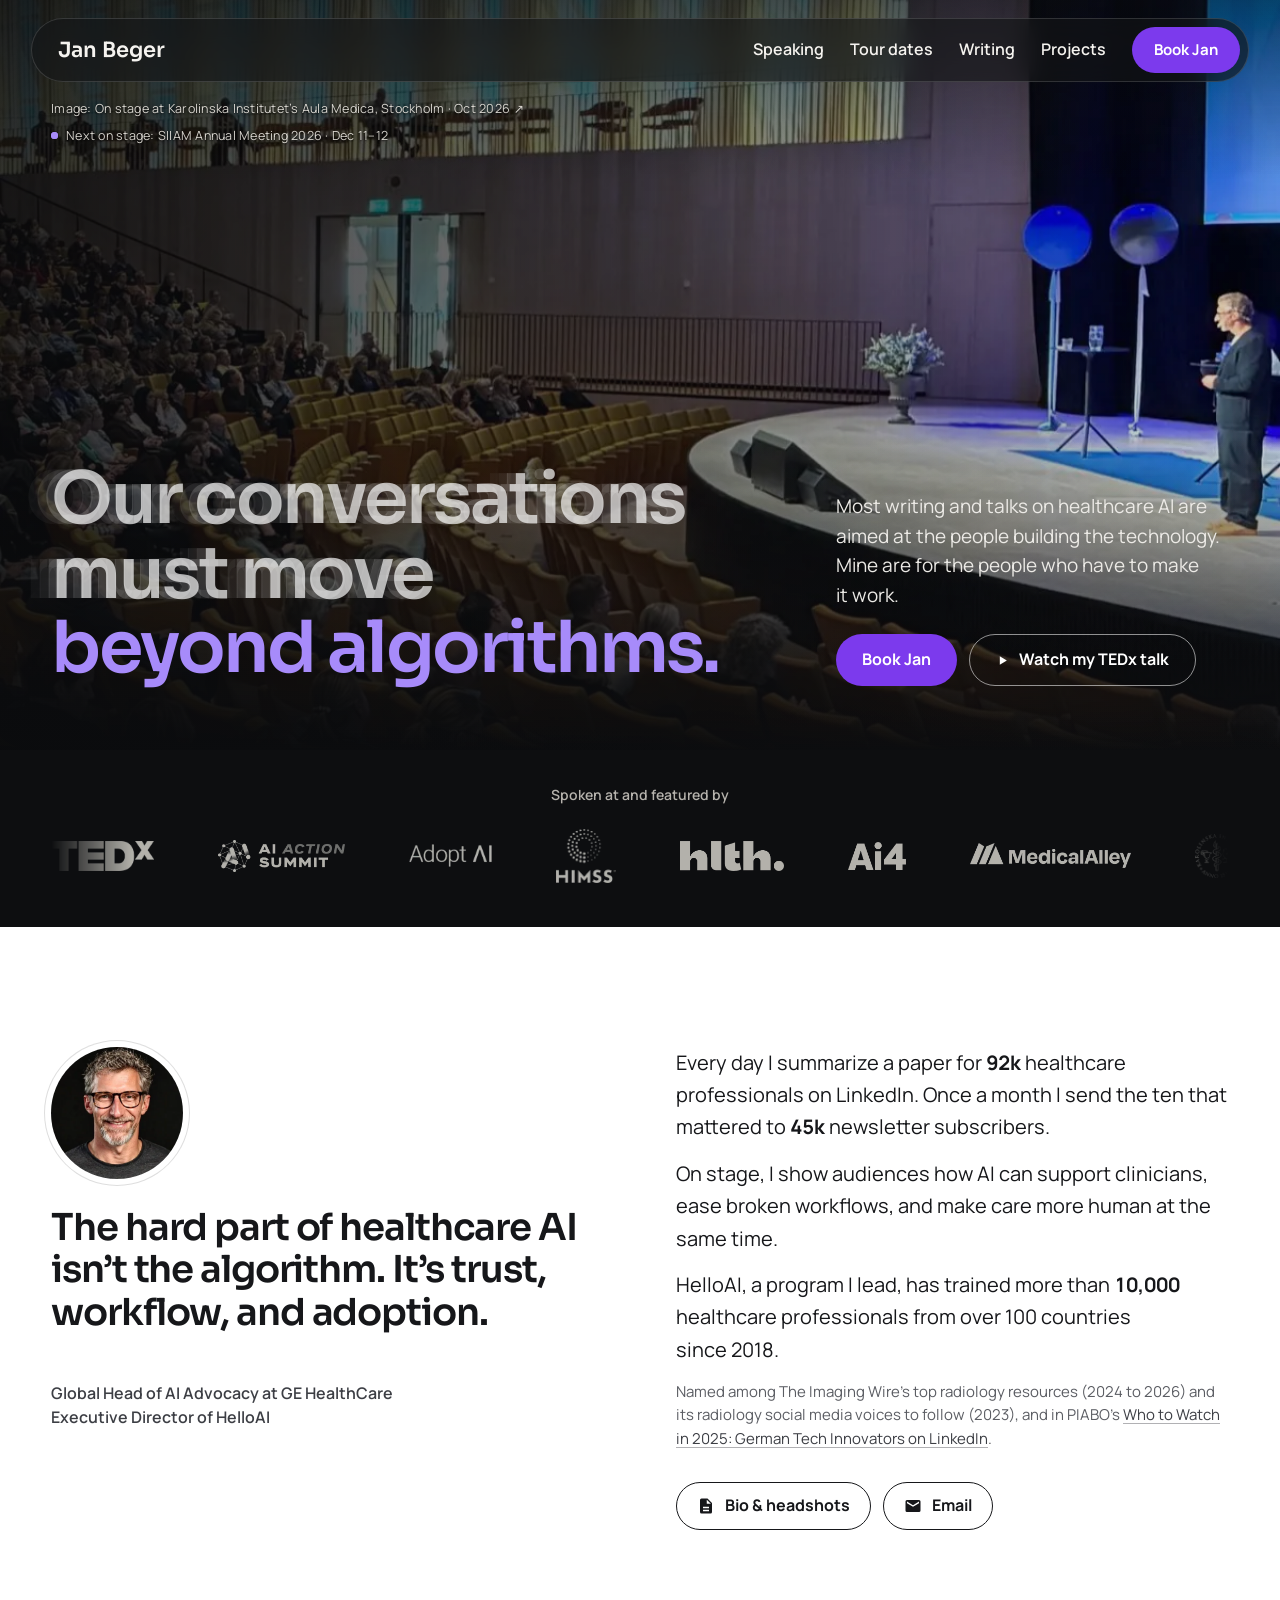
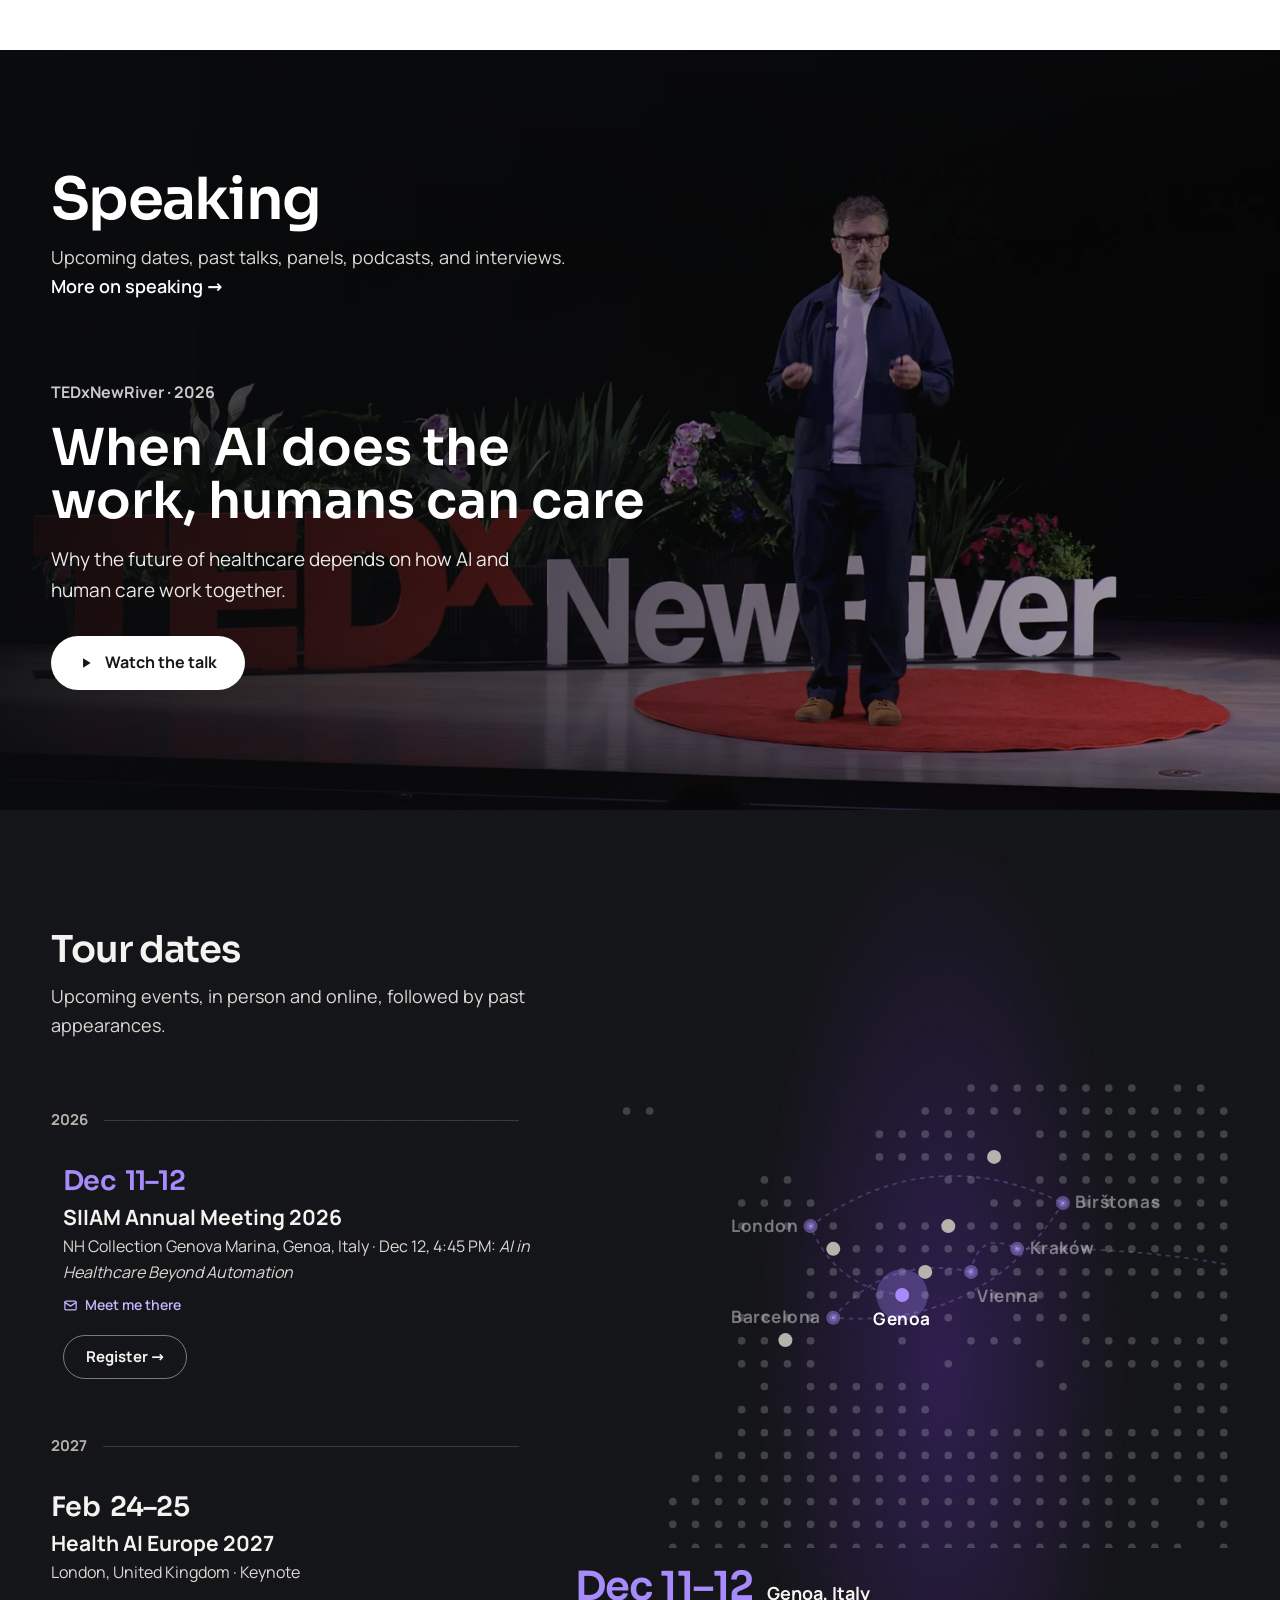
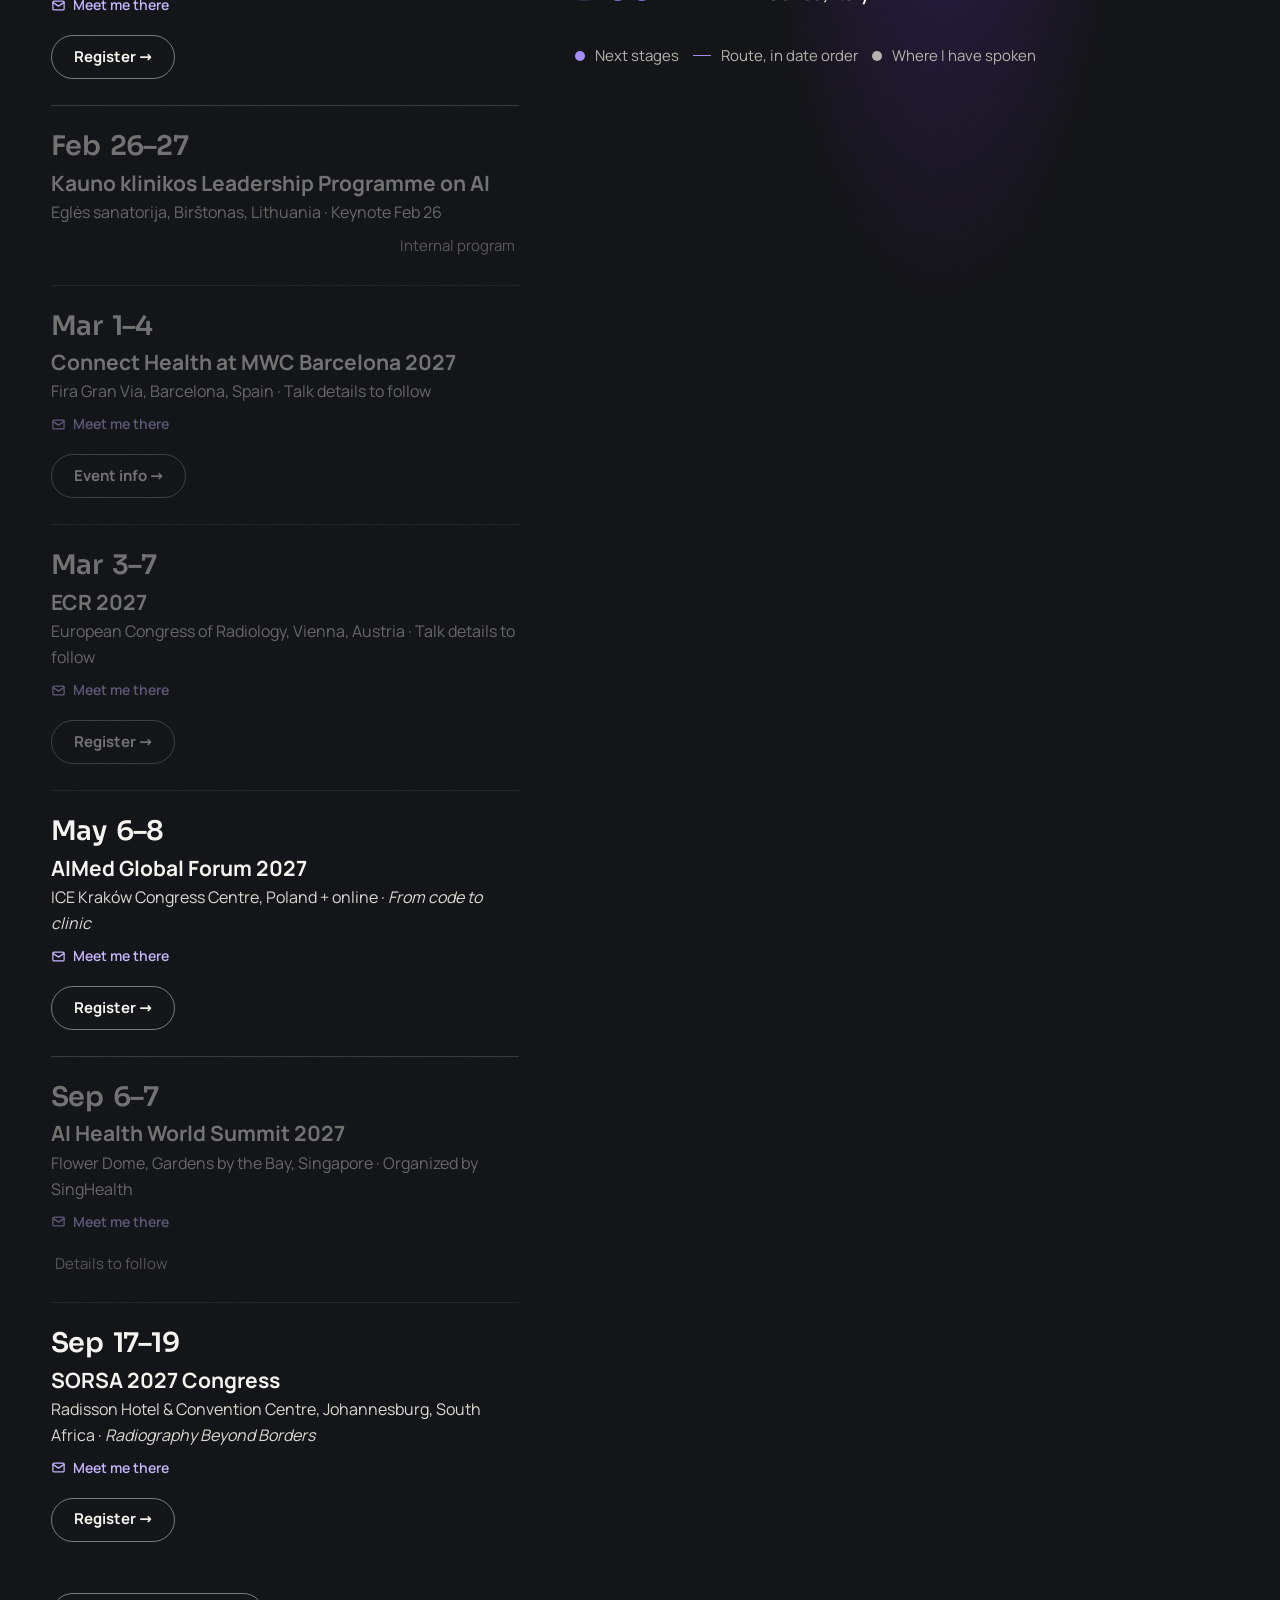
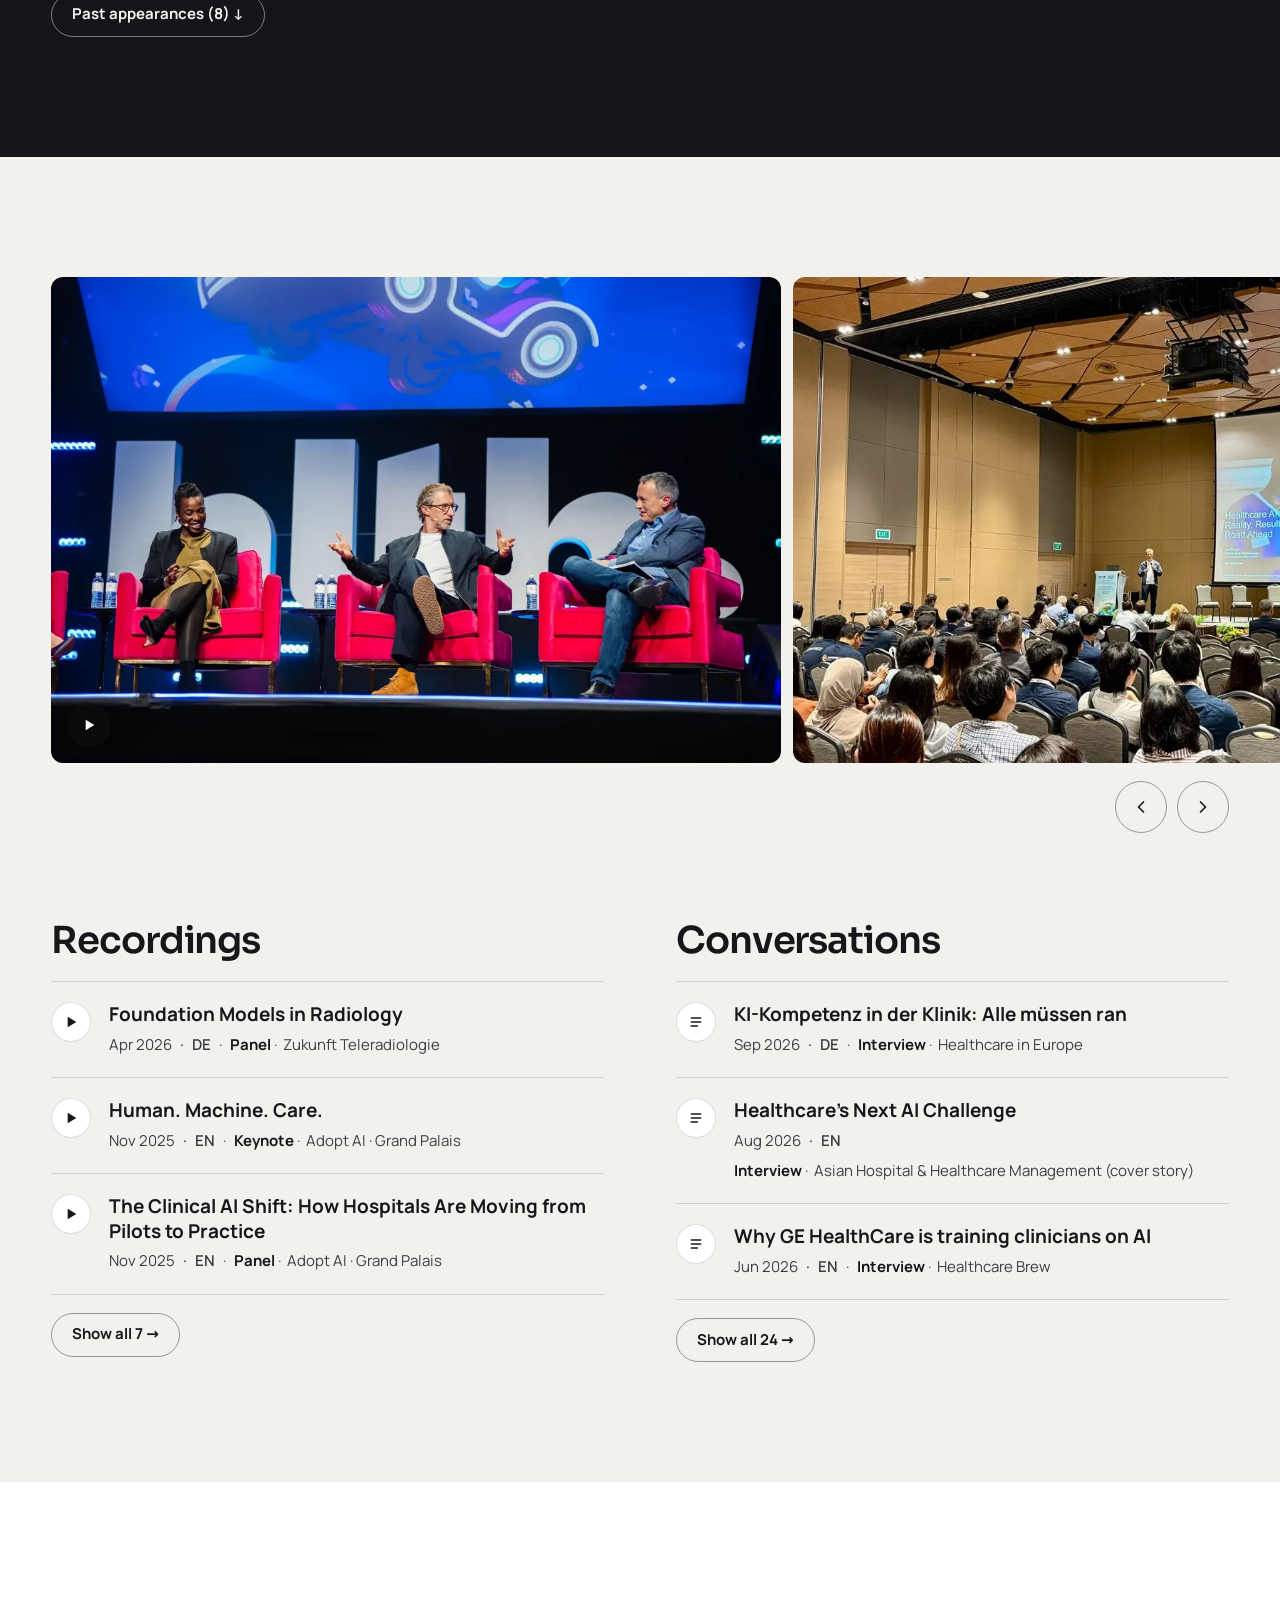
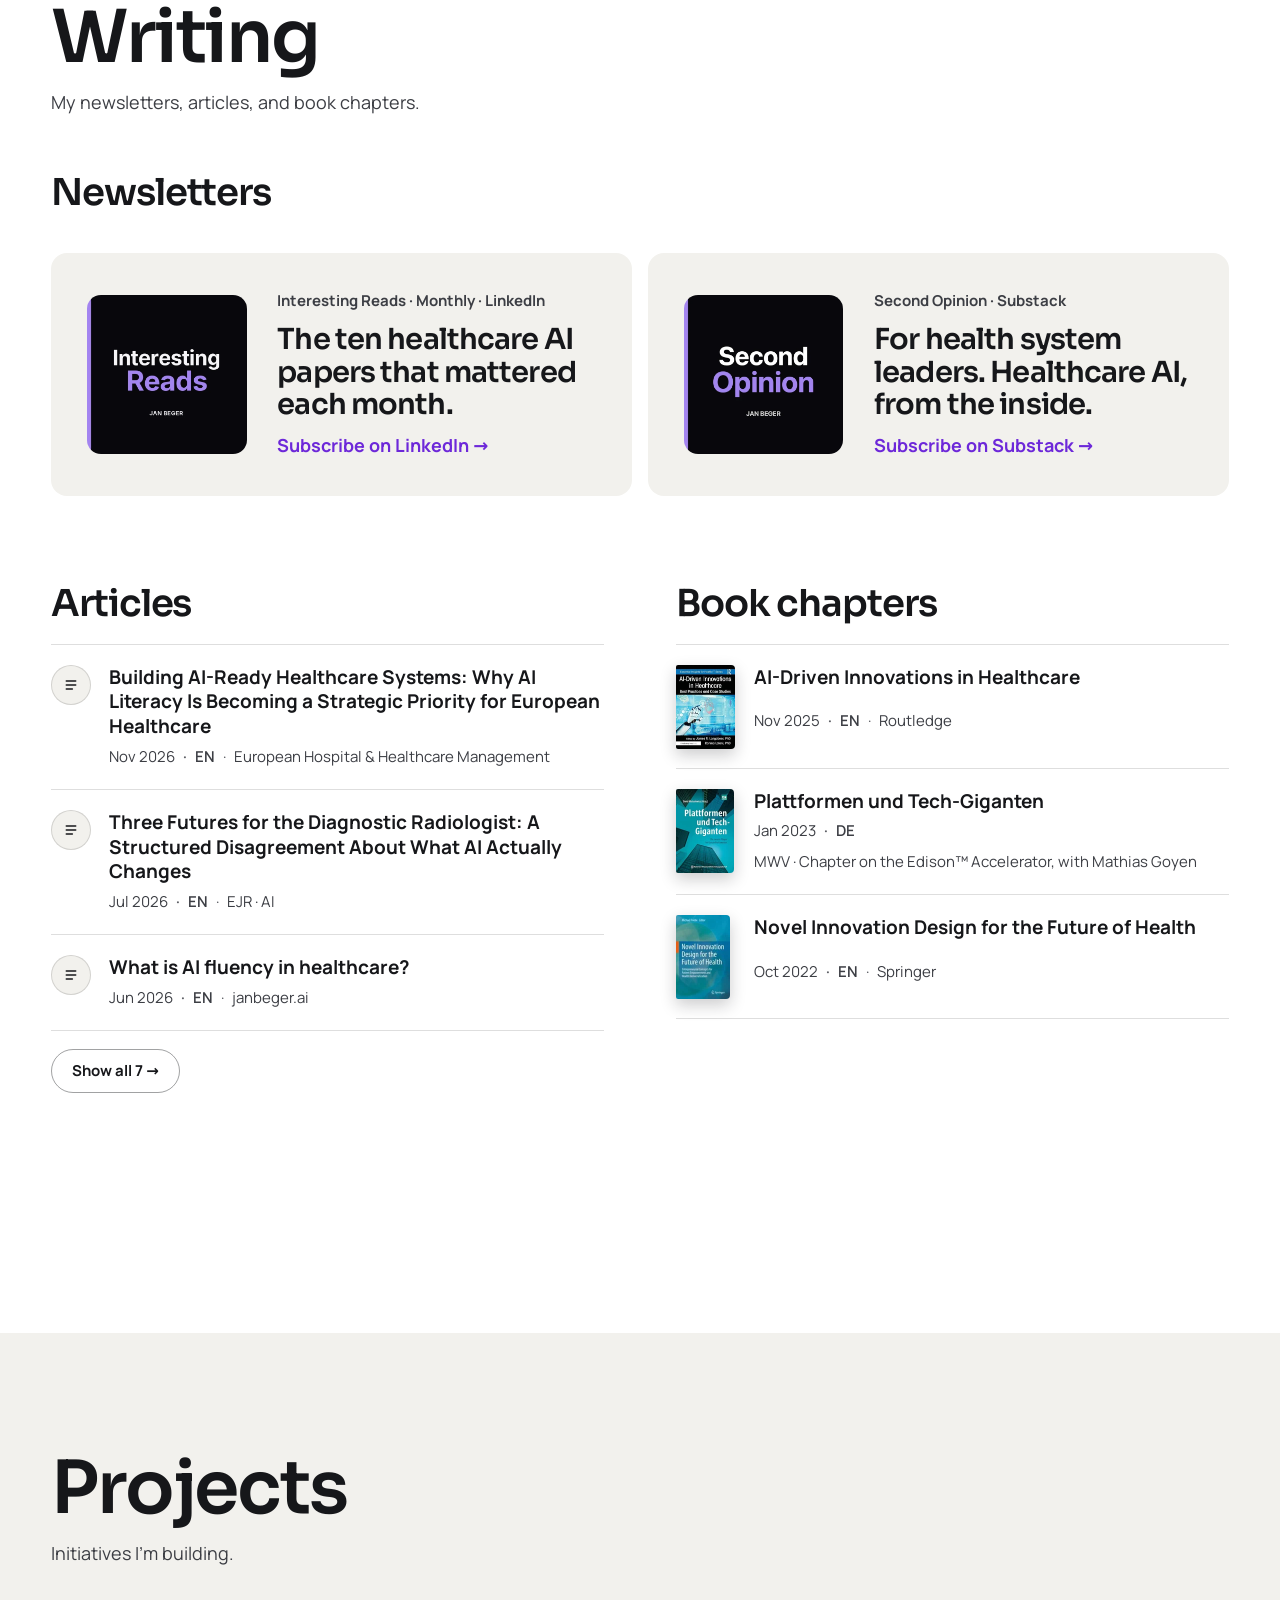
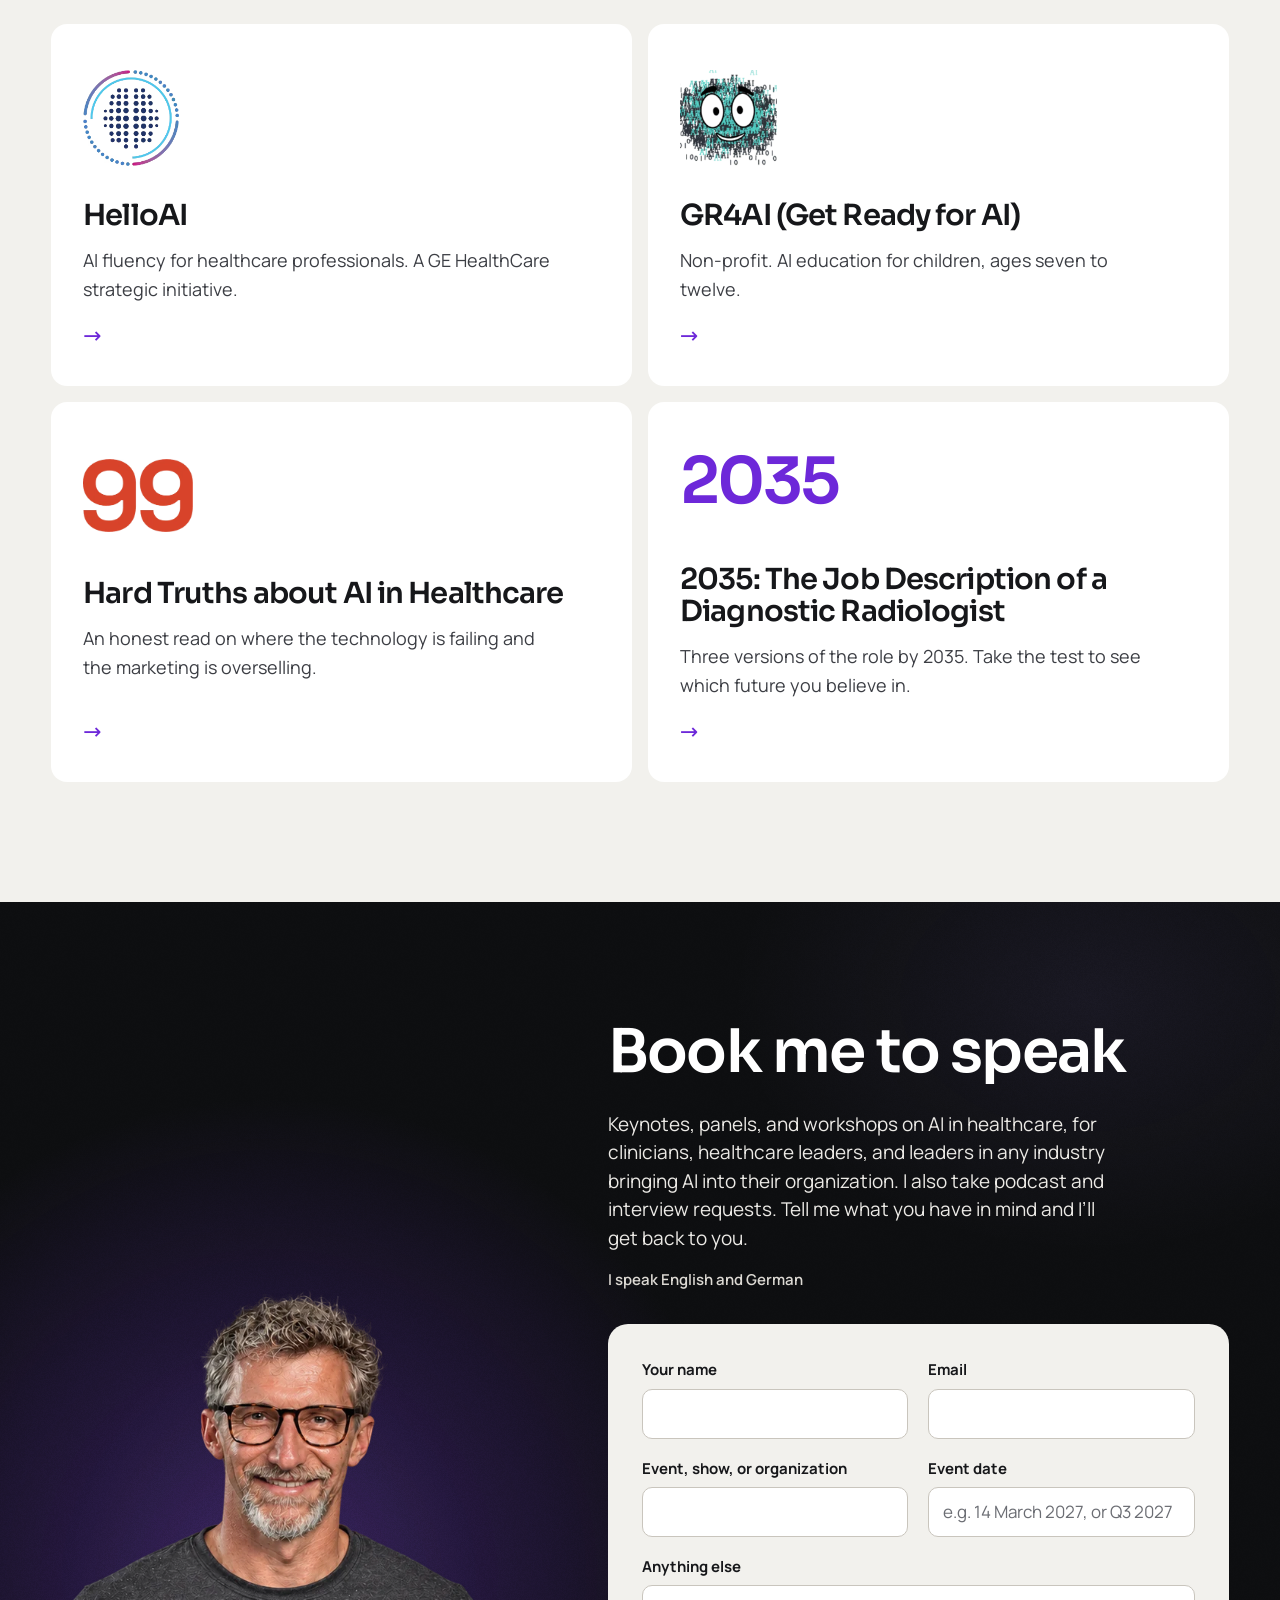
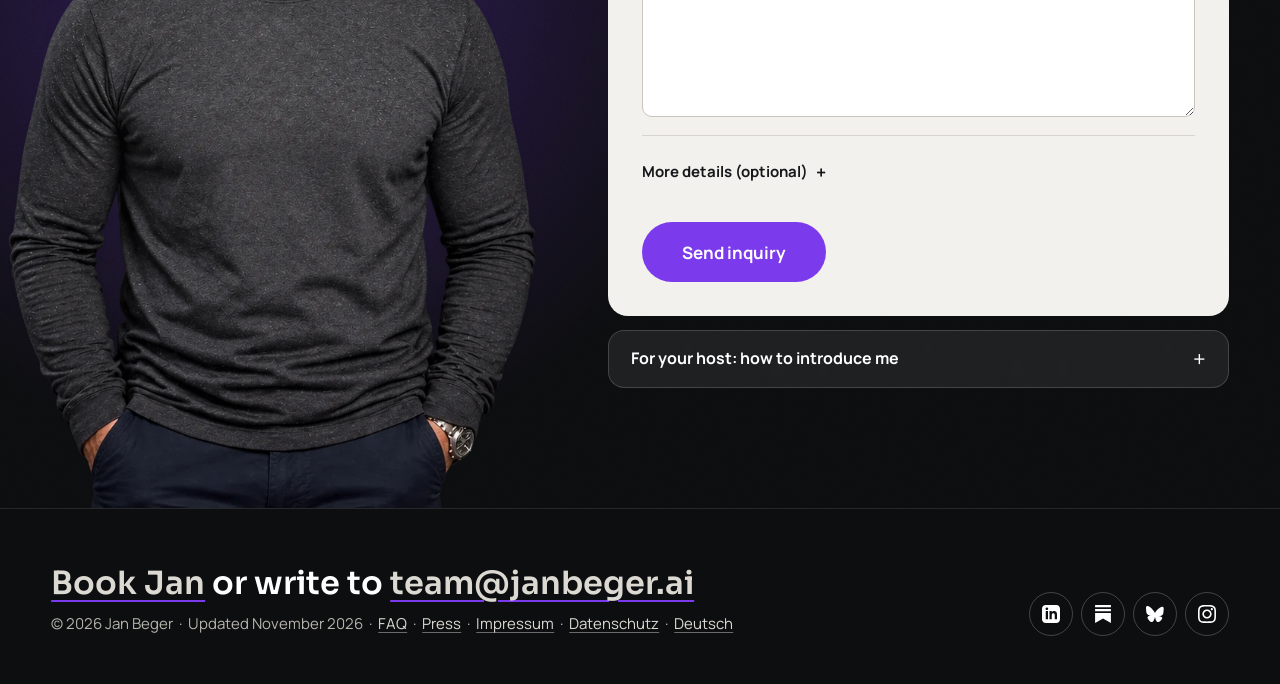
==== commit 1c7bd22c: "Use American spelling: Internal program, Organized by SingHealth Co-Authored-By: Claude Opus 5.5 <no" ====
--- a/index.html
+++ b/index.html
@@ -1766,7 +1766,7 @@
           <p class="event-name">Kauno klinikos Leadership Programme on AI</p>
           <p class="event-meta">Egl&#279;s sanatorija, Bir&scaron;tonas, Lithuania &middot; Keynote Feb 26</p>
         </div>
-        <span class="event-pending">Internal programme</span>
+        <span class="event-pending">Internal program</span>
       </li>
       <li class="event-card" data-event-start="2027-03-01" data-event-end="2027-03-04">
         <div class="event-date">
@@ -1808,7 +1808,7 @@
         </div>
         <div class="event-info">
           <p class="event-name">AI Health World Summit 2027</p>
-          <p class="event-meta">Flower Dome, Gardens by the Bay, Singapore &middot; Organised by SingHealth</p>
+          <p class="event-meta">Flower Dome, Gardens by the Bay, Singapore &middot; Organized by SingHealth</p>
         </div>
         <span class="event-pending">Details to follow</span>
       </li>
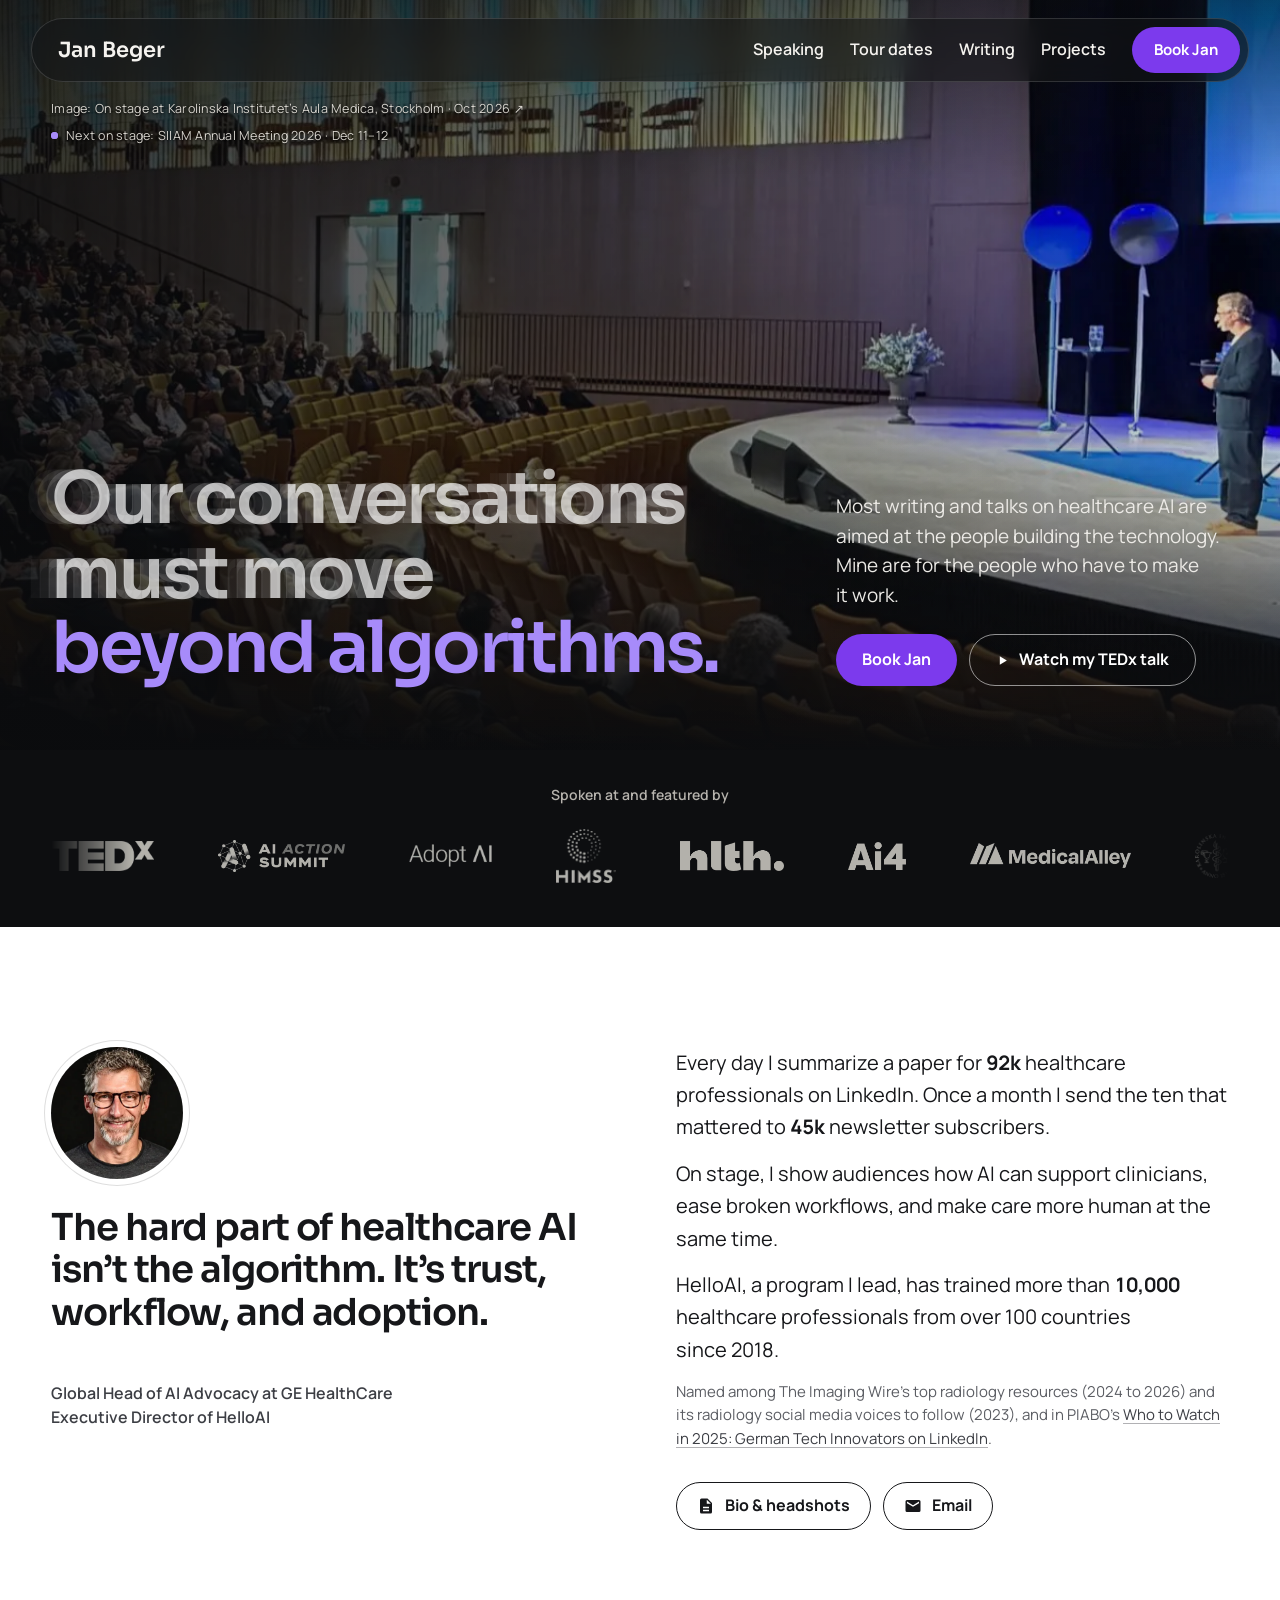
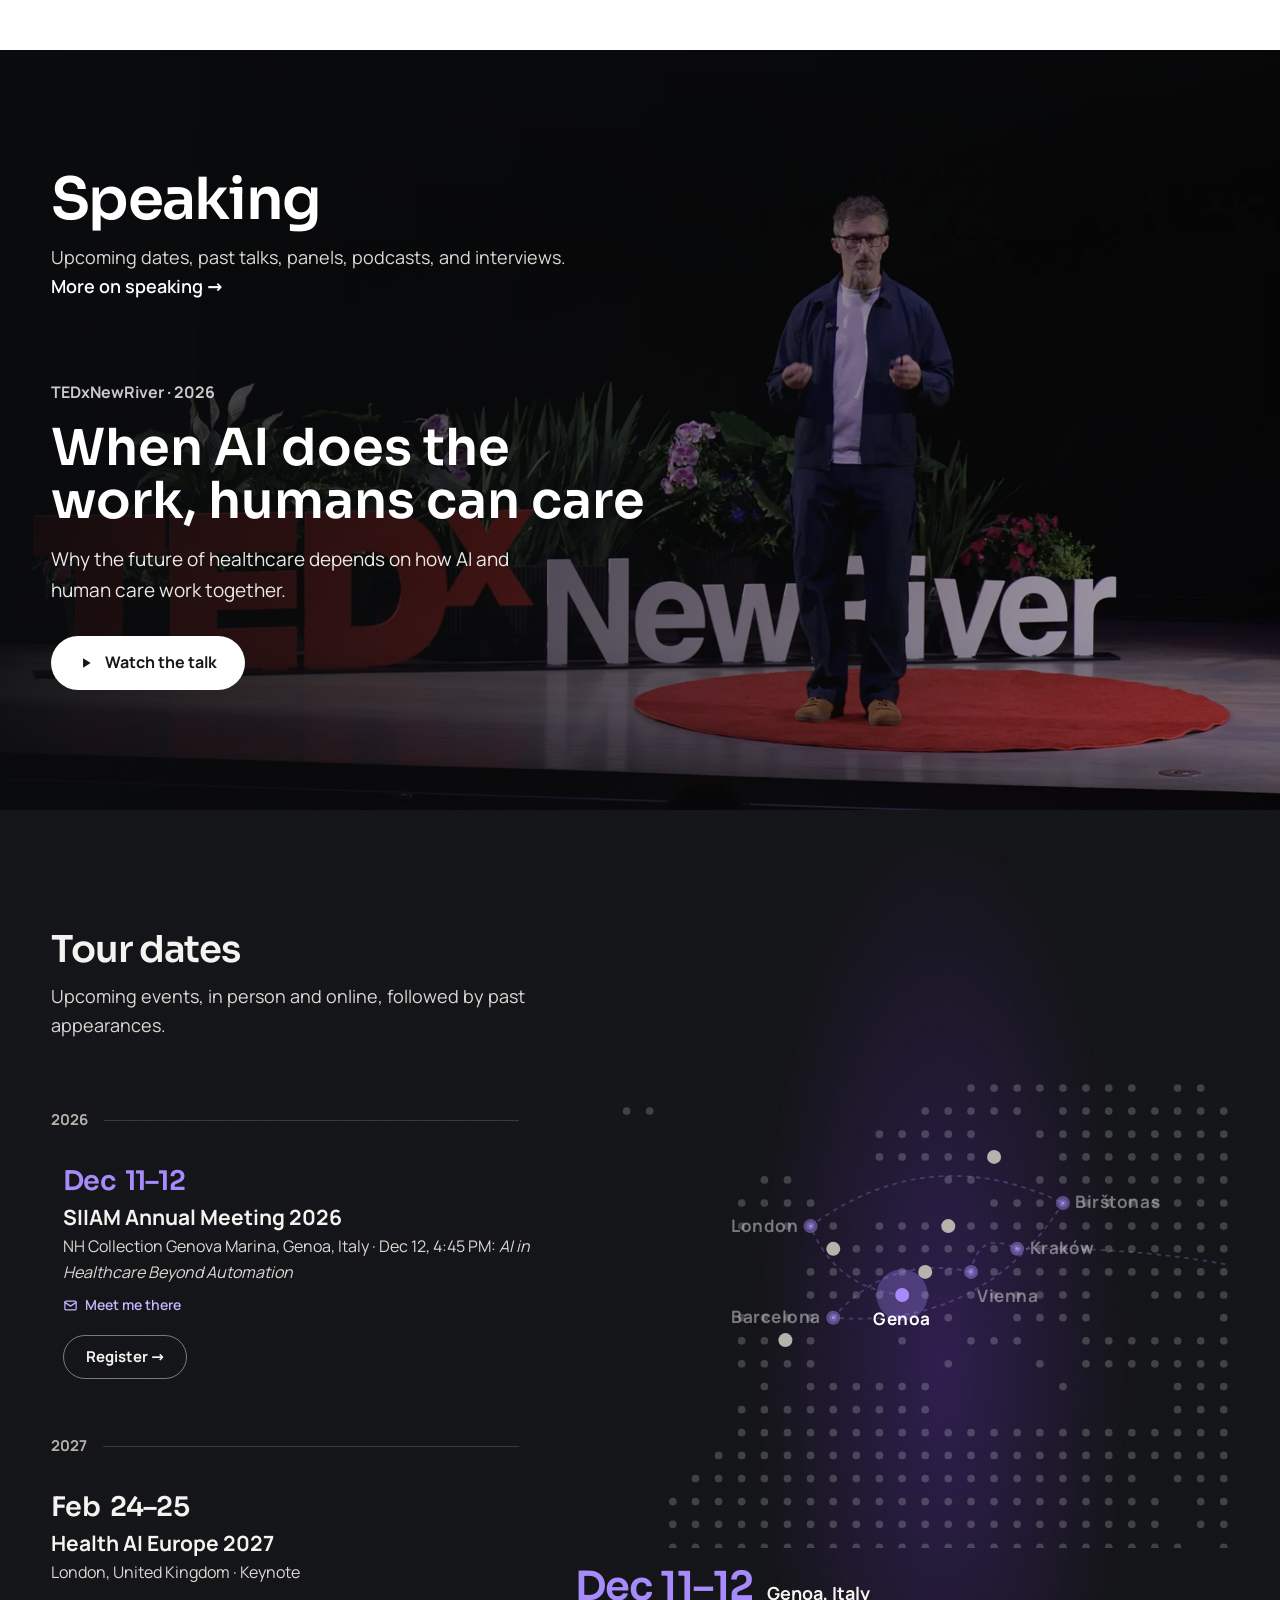
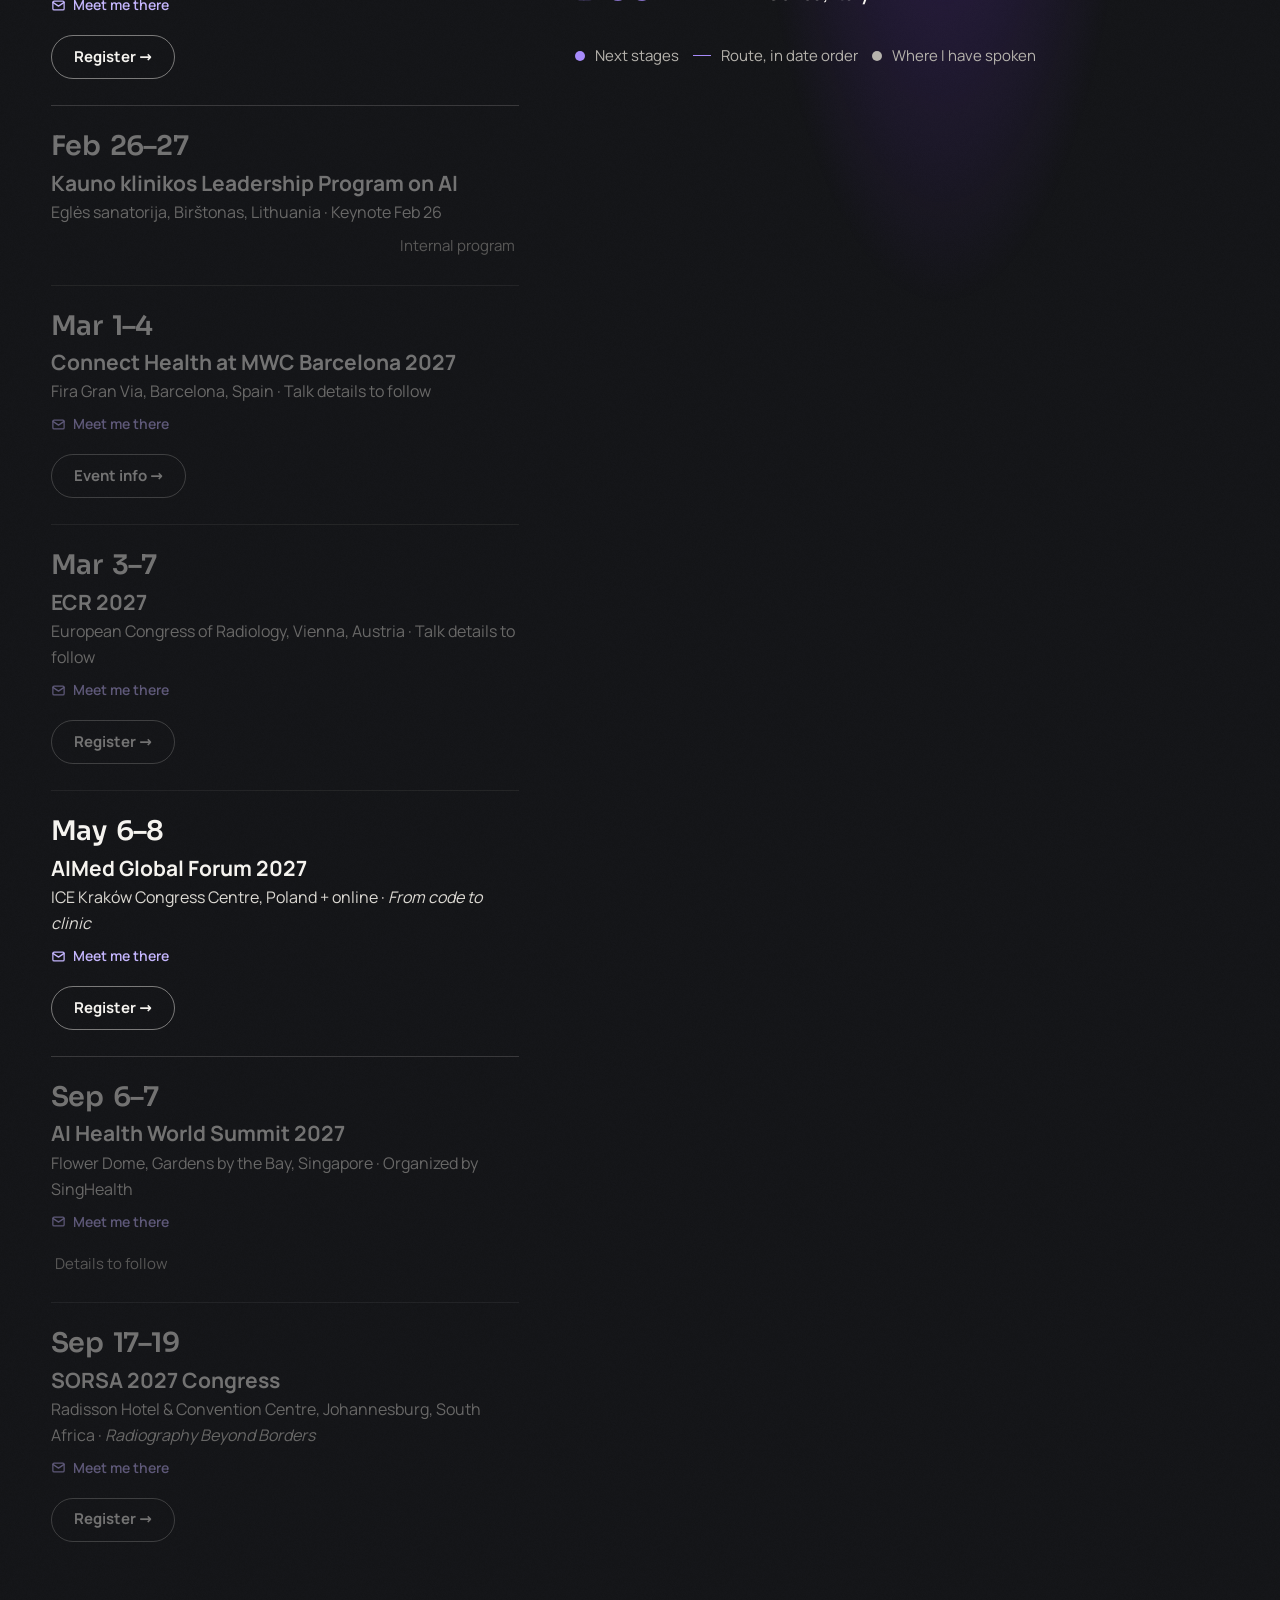
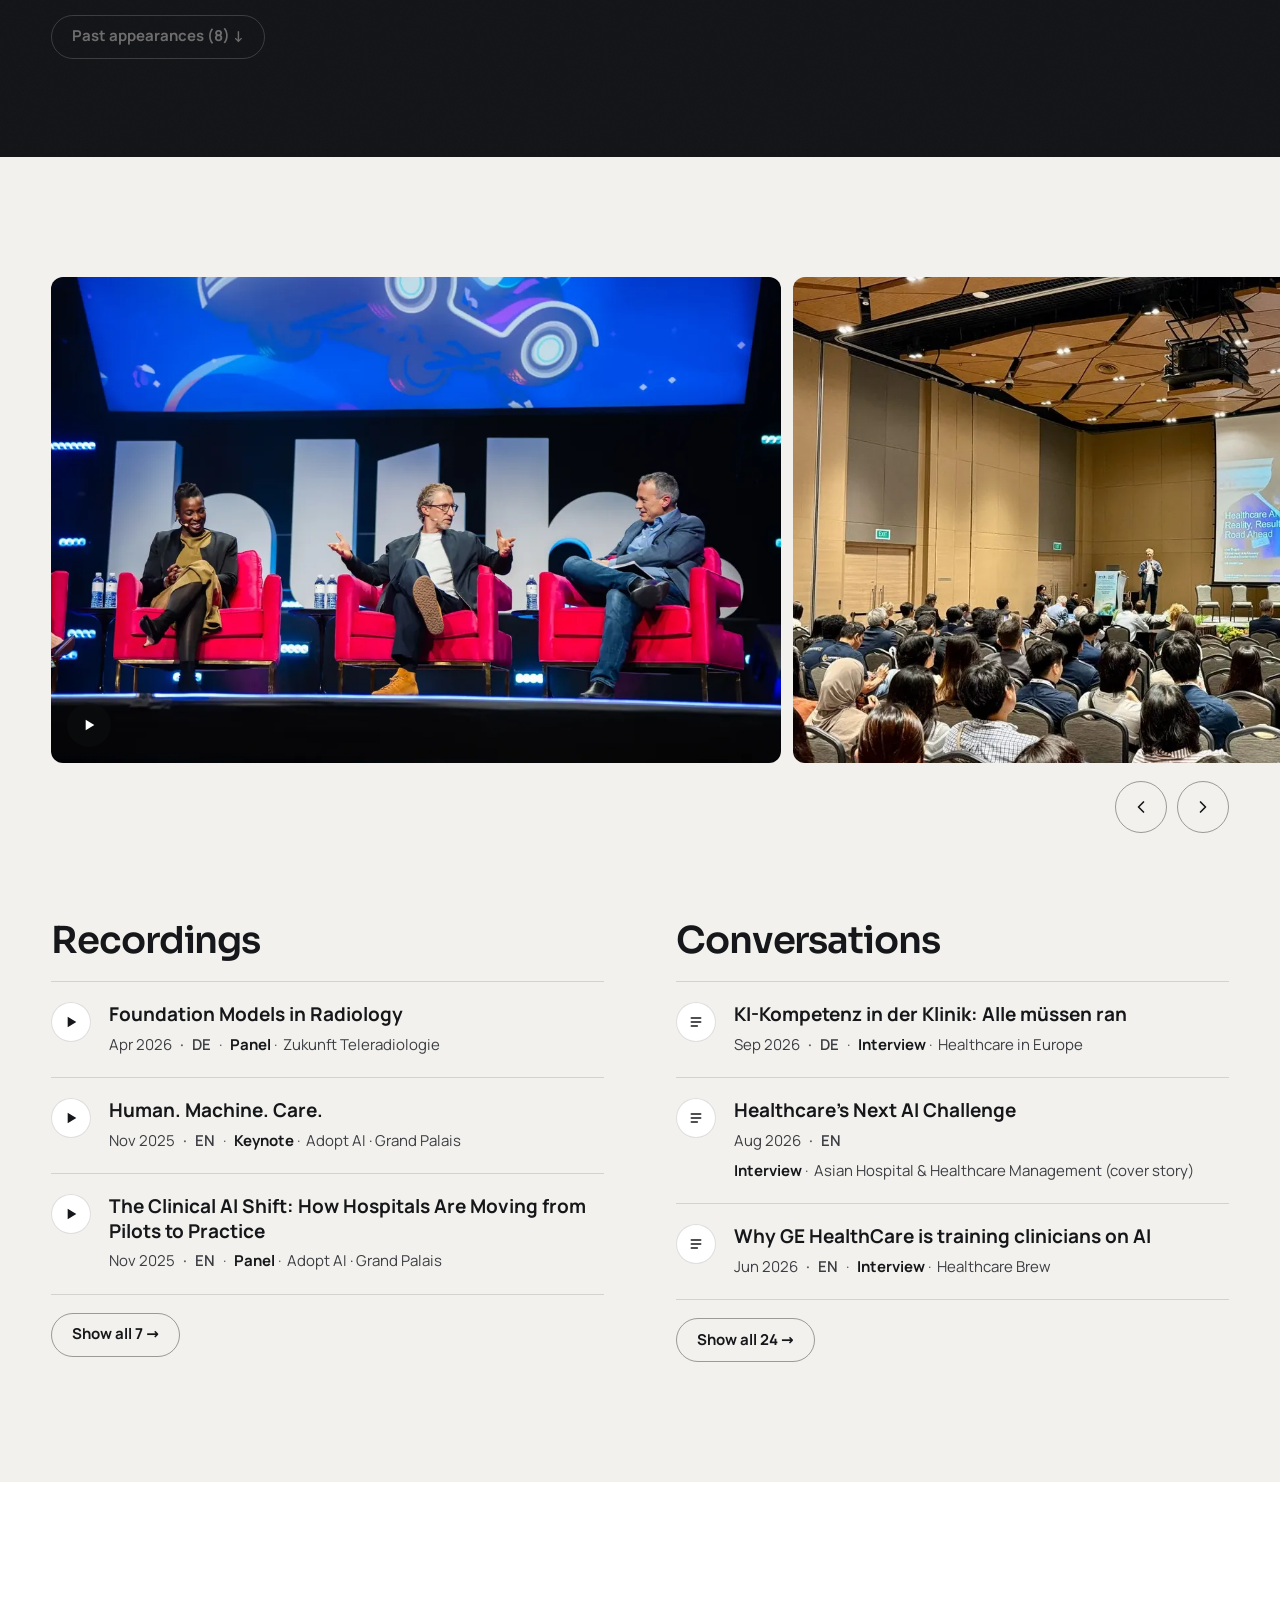
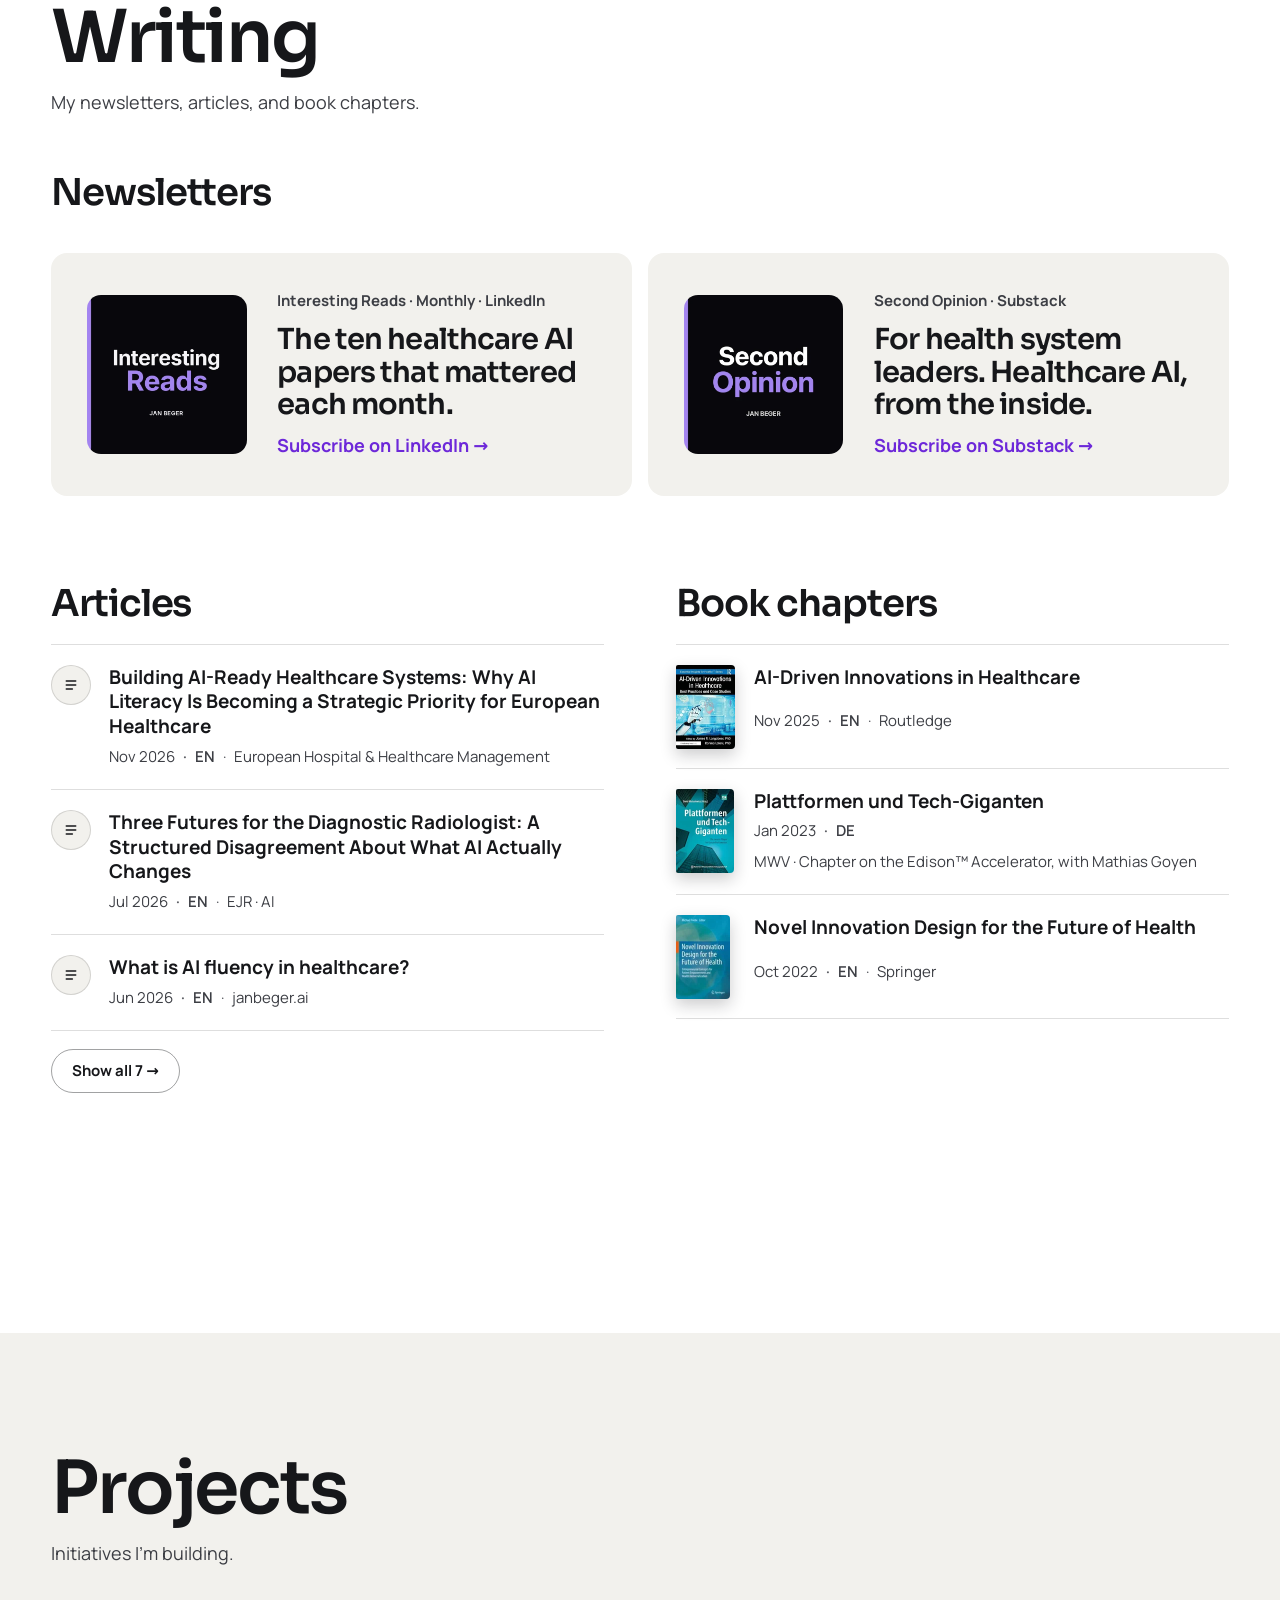
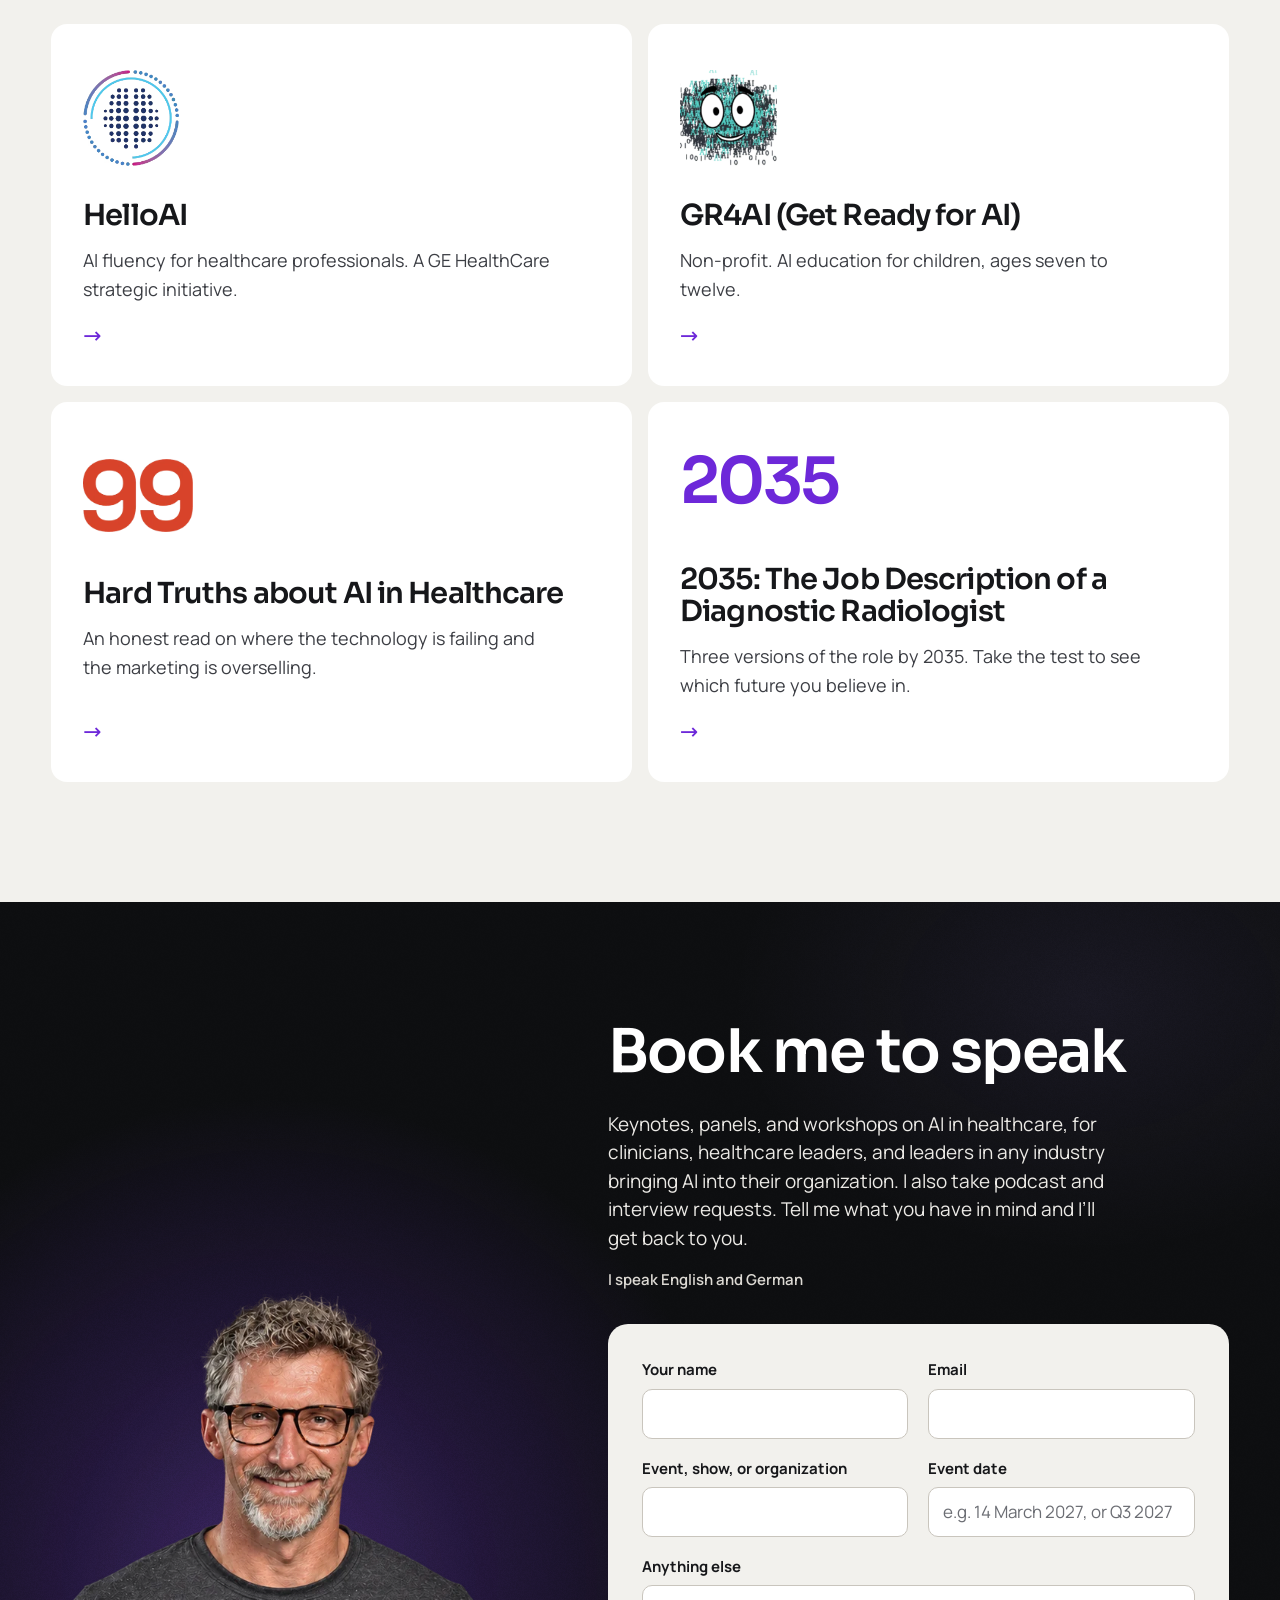
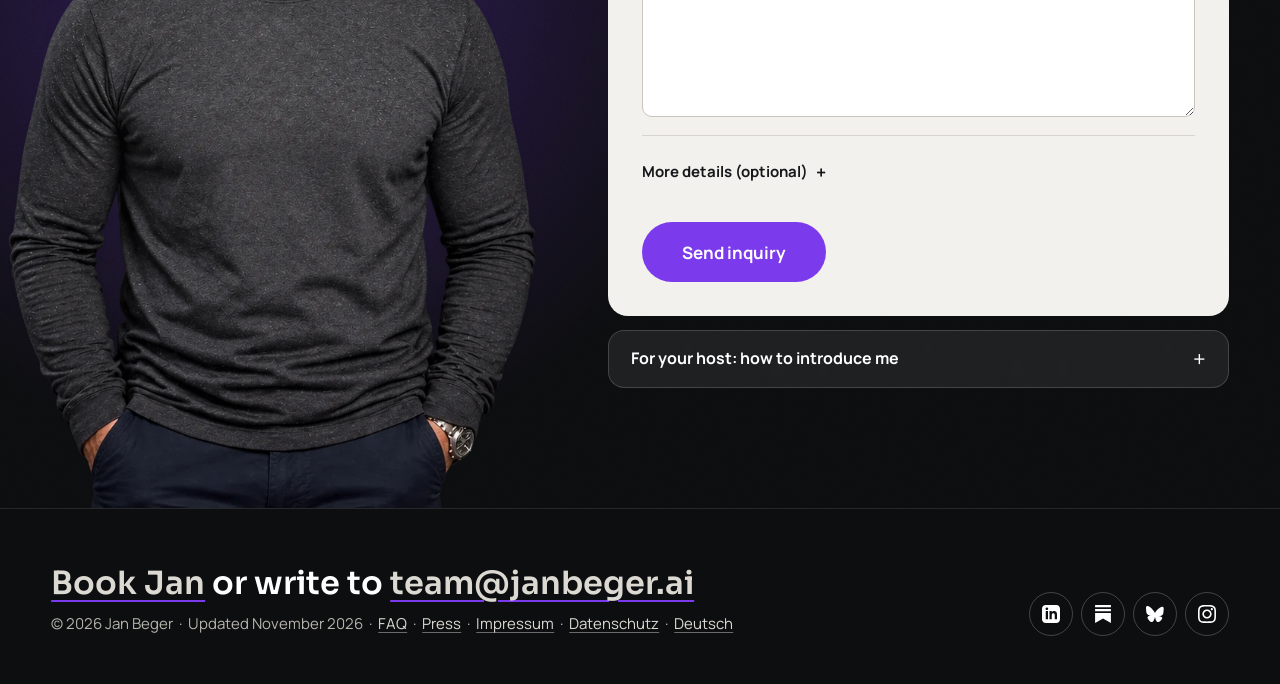
==== commit 6700d8c6: "Kauno klinikos event: American spelling (Program) Co-Authored-By: Claude Opus 5.5 <noreply@anthropic" ====
--- a/index.html
+++ b/index.html
@@ -161,7 +161,7 @@
     },
     {
       "@type": "Event",
-      "name": "Kauno klinikos Leadership Programme on AI",
+      "name": "Kauno klinikos Leadership Program on AI",
       "startDate": "2027-02-26",
       "endDate": "2027-02-27",
       "eventAttendanceMode": "https://schema.org/OfflineEventAttendanceMode",
@@ -1763,7 +1763,7 @@
           <span class="event-day">26–27</span>
         </div>
         <div class="event-info">
-          <p class="event-name">Kauno klinikos Leadership Programme on AI</p>
+          <p class="event-name">Kauno klinikos Leadership Program on AI</p>
           <p class="event-meta">Egl&#279;s sanatorija, Bir&scaron;tonas, Lithuania &middot; Keynote Feb 26</p>
         </div>
         <span class="event-pending">Internal program</span>
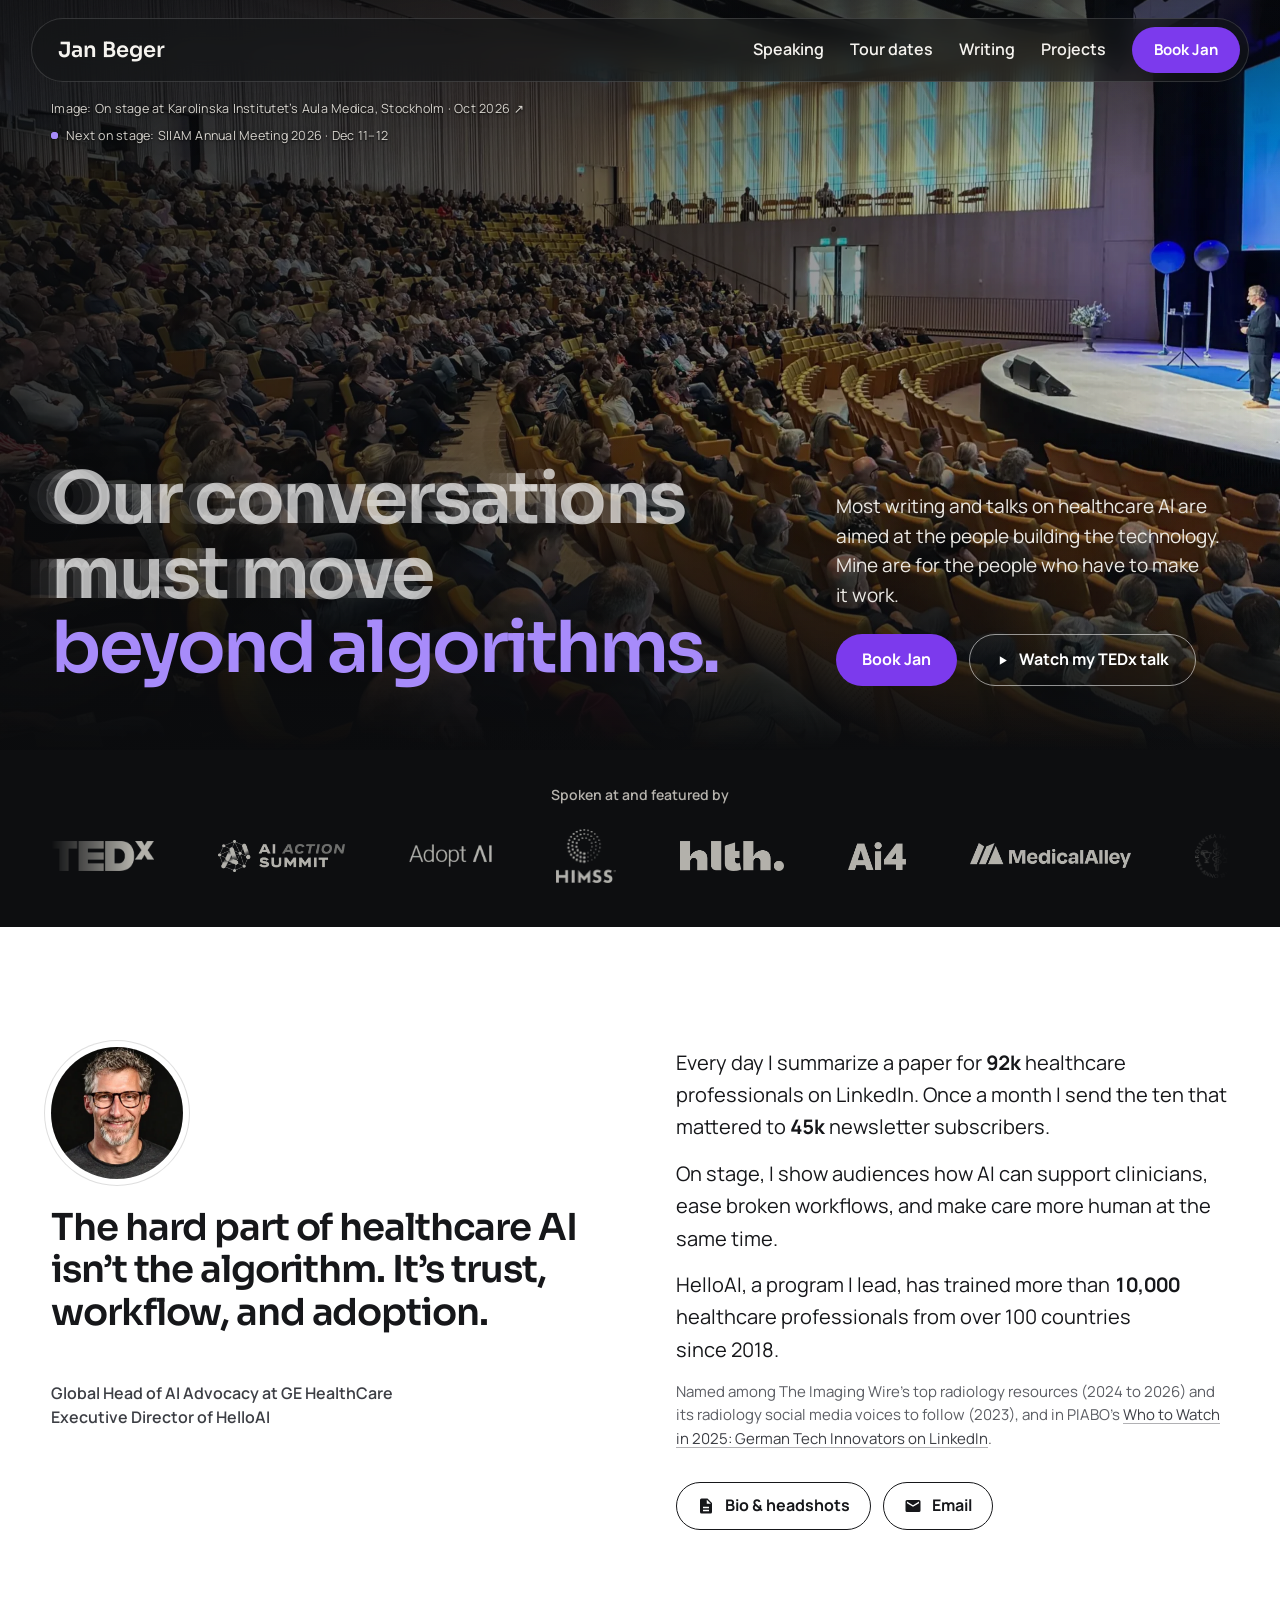
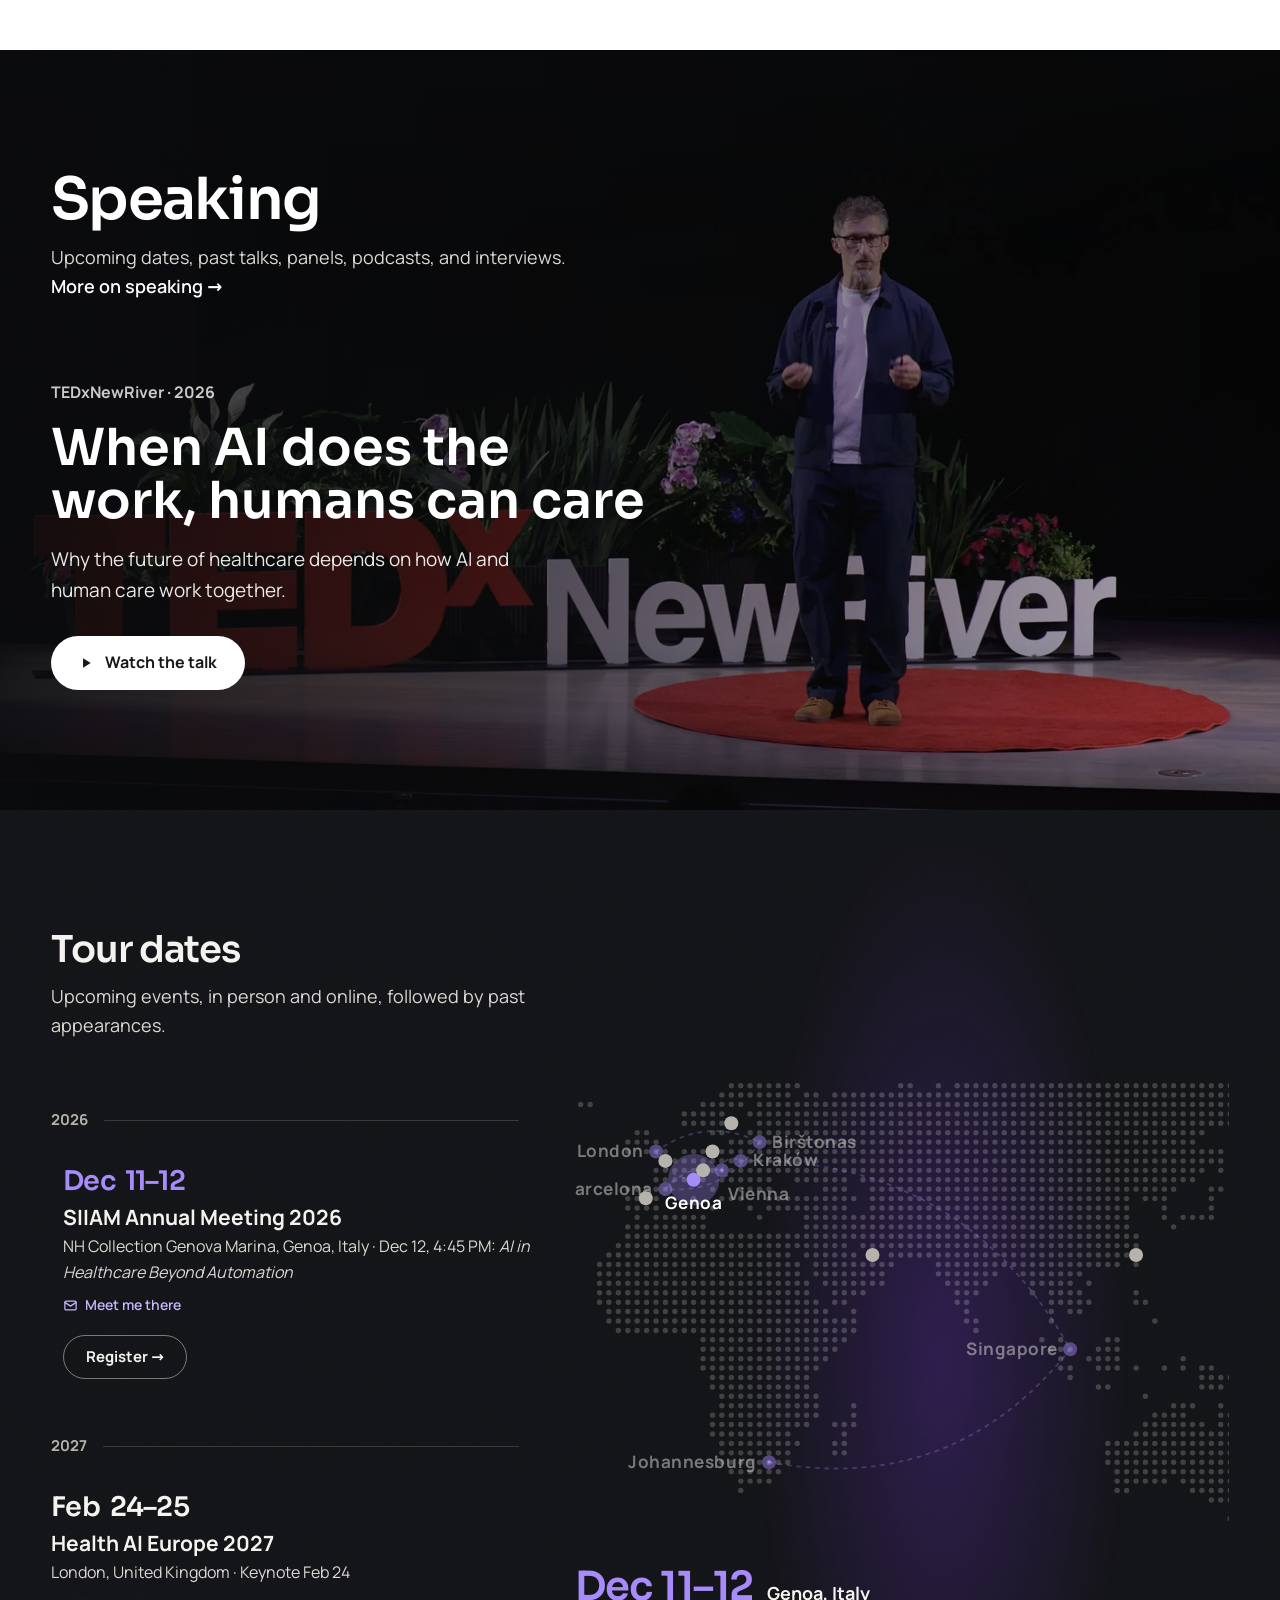
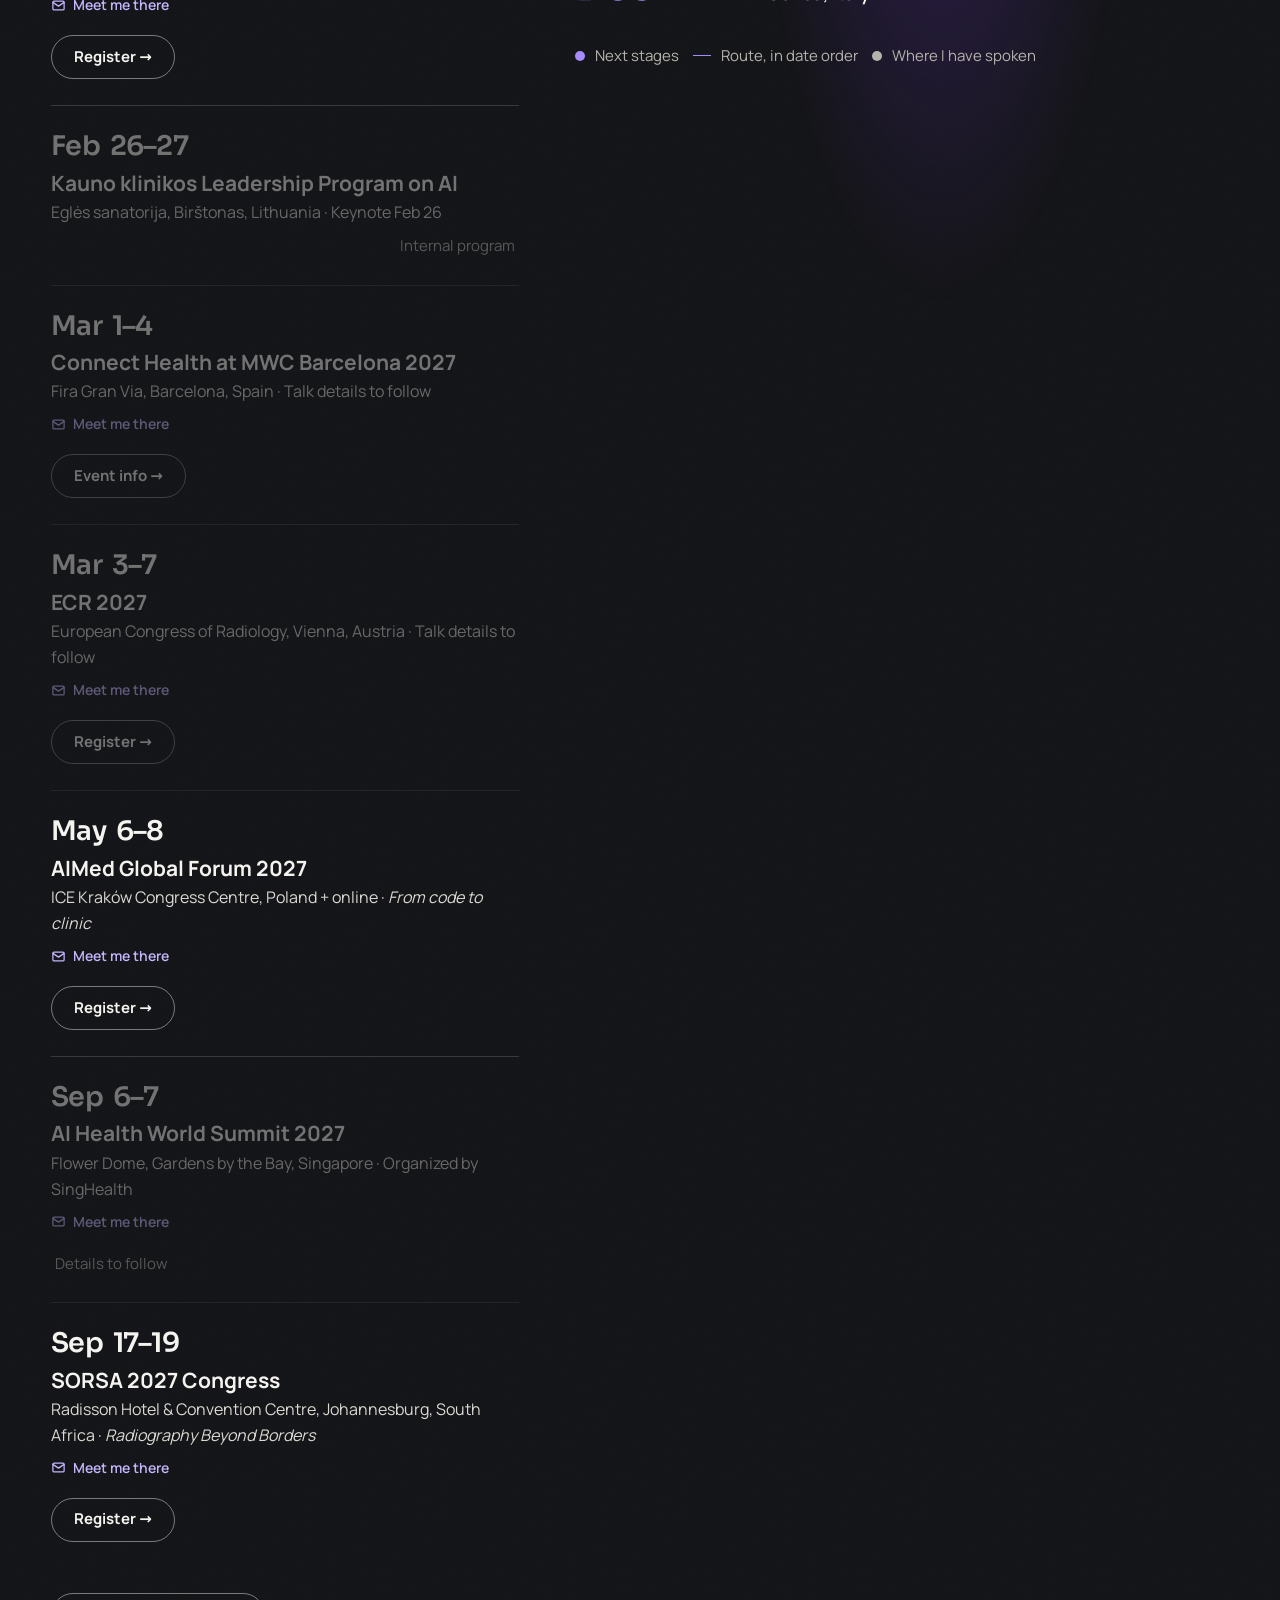
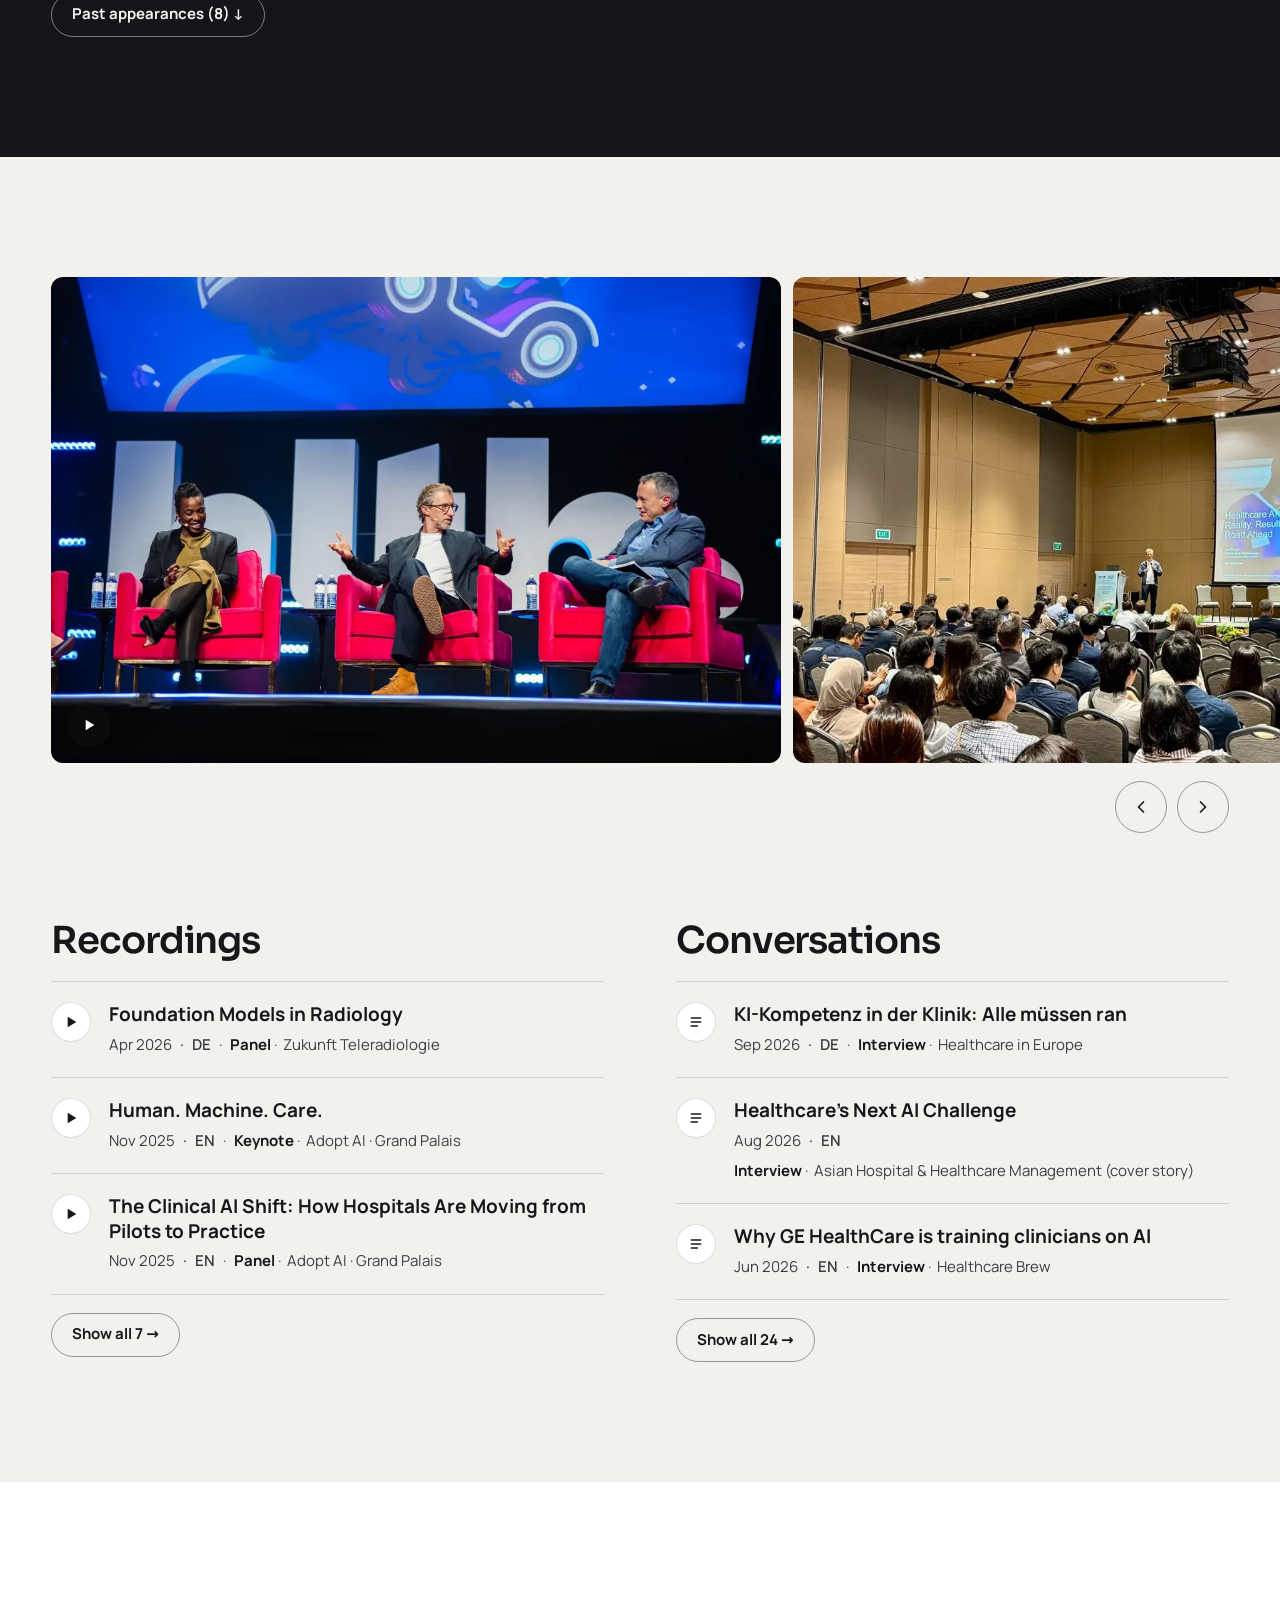
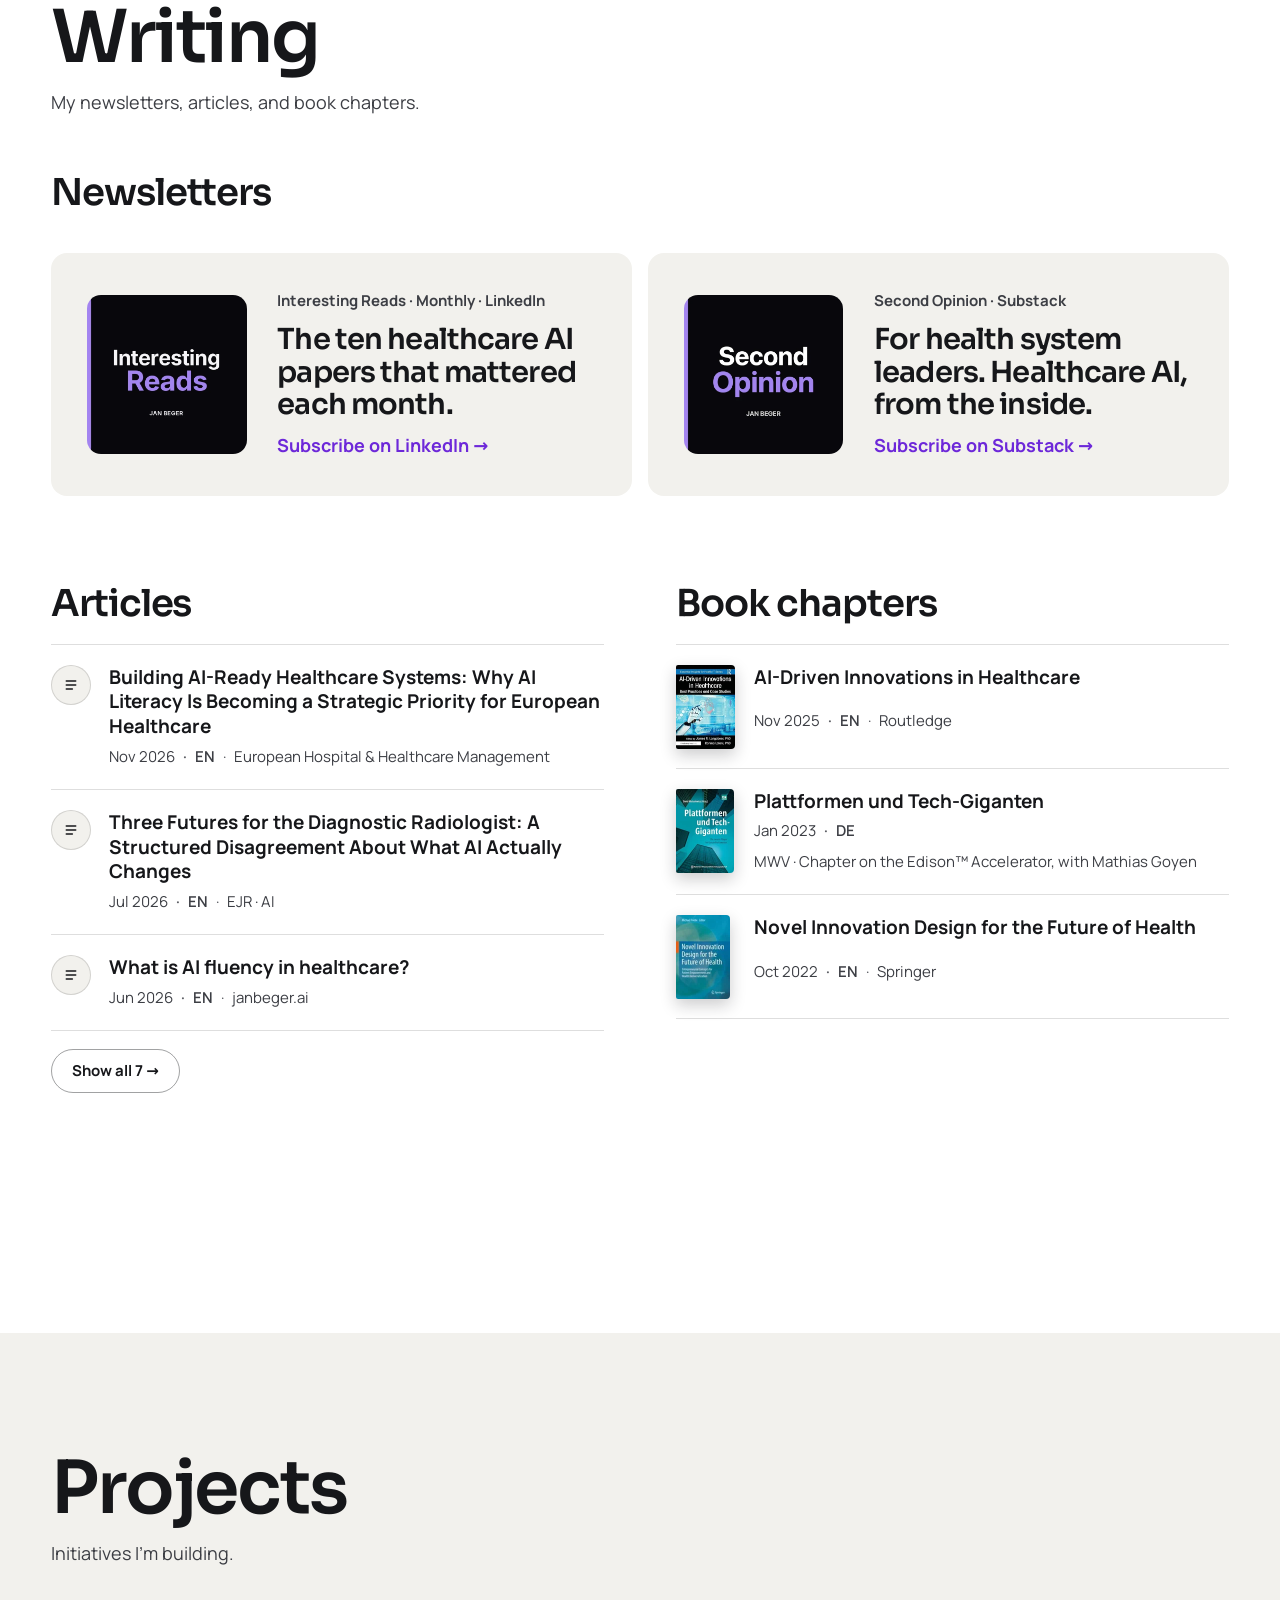
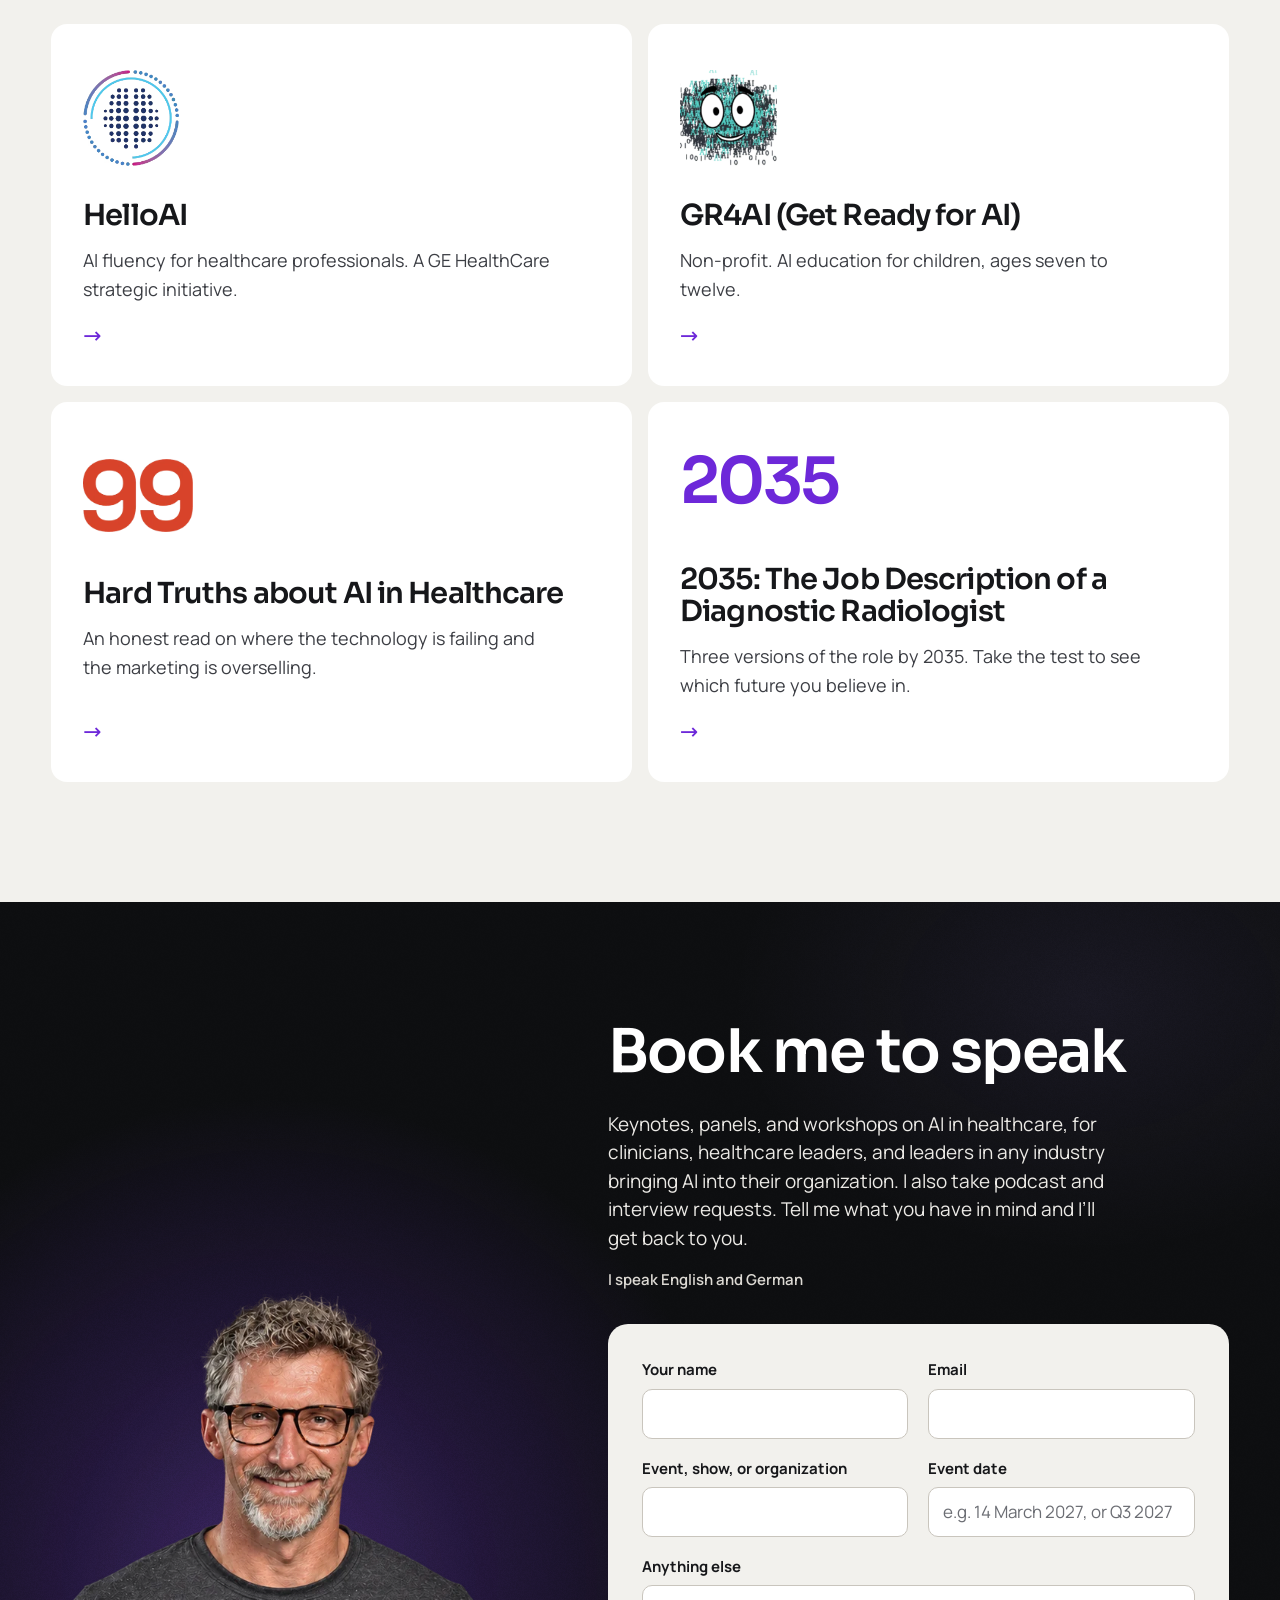
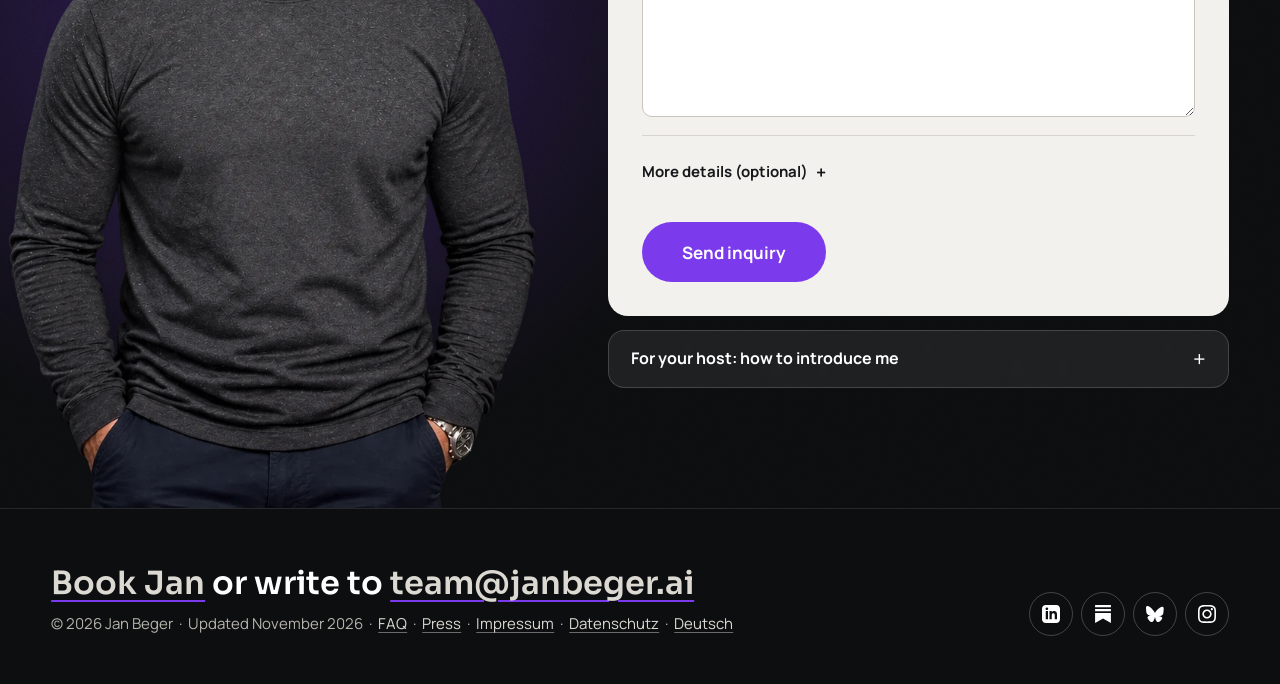
==== commit 840835ae: "Health AI Europe: keynote on Feb 24 (Jan in London that day only) Co-Authored-By: Claude Opus 5.5 <n" ====
--- a/index.html
+++ b/index.html
@@ -1753,7 +1753,7 @@
         </div>
         <div class="event-info">
           <p class="event-name">Health AI Europe 2027</p>
-          <p class="event-meta">London, United Kingdom &middot; Keynote</p>
+          <p class="event-meta">London, United Kingdom &middot; Keynote Feb 24</p>
         </div>
         <a class="event-cta" href="https://www.europe.health-ai-summit.com/" target="_blank" rel="noopener">Register &rarr;</a>
       </li>
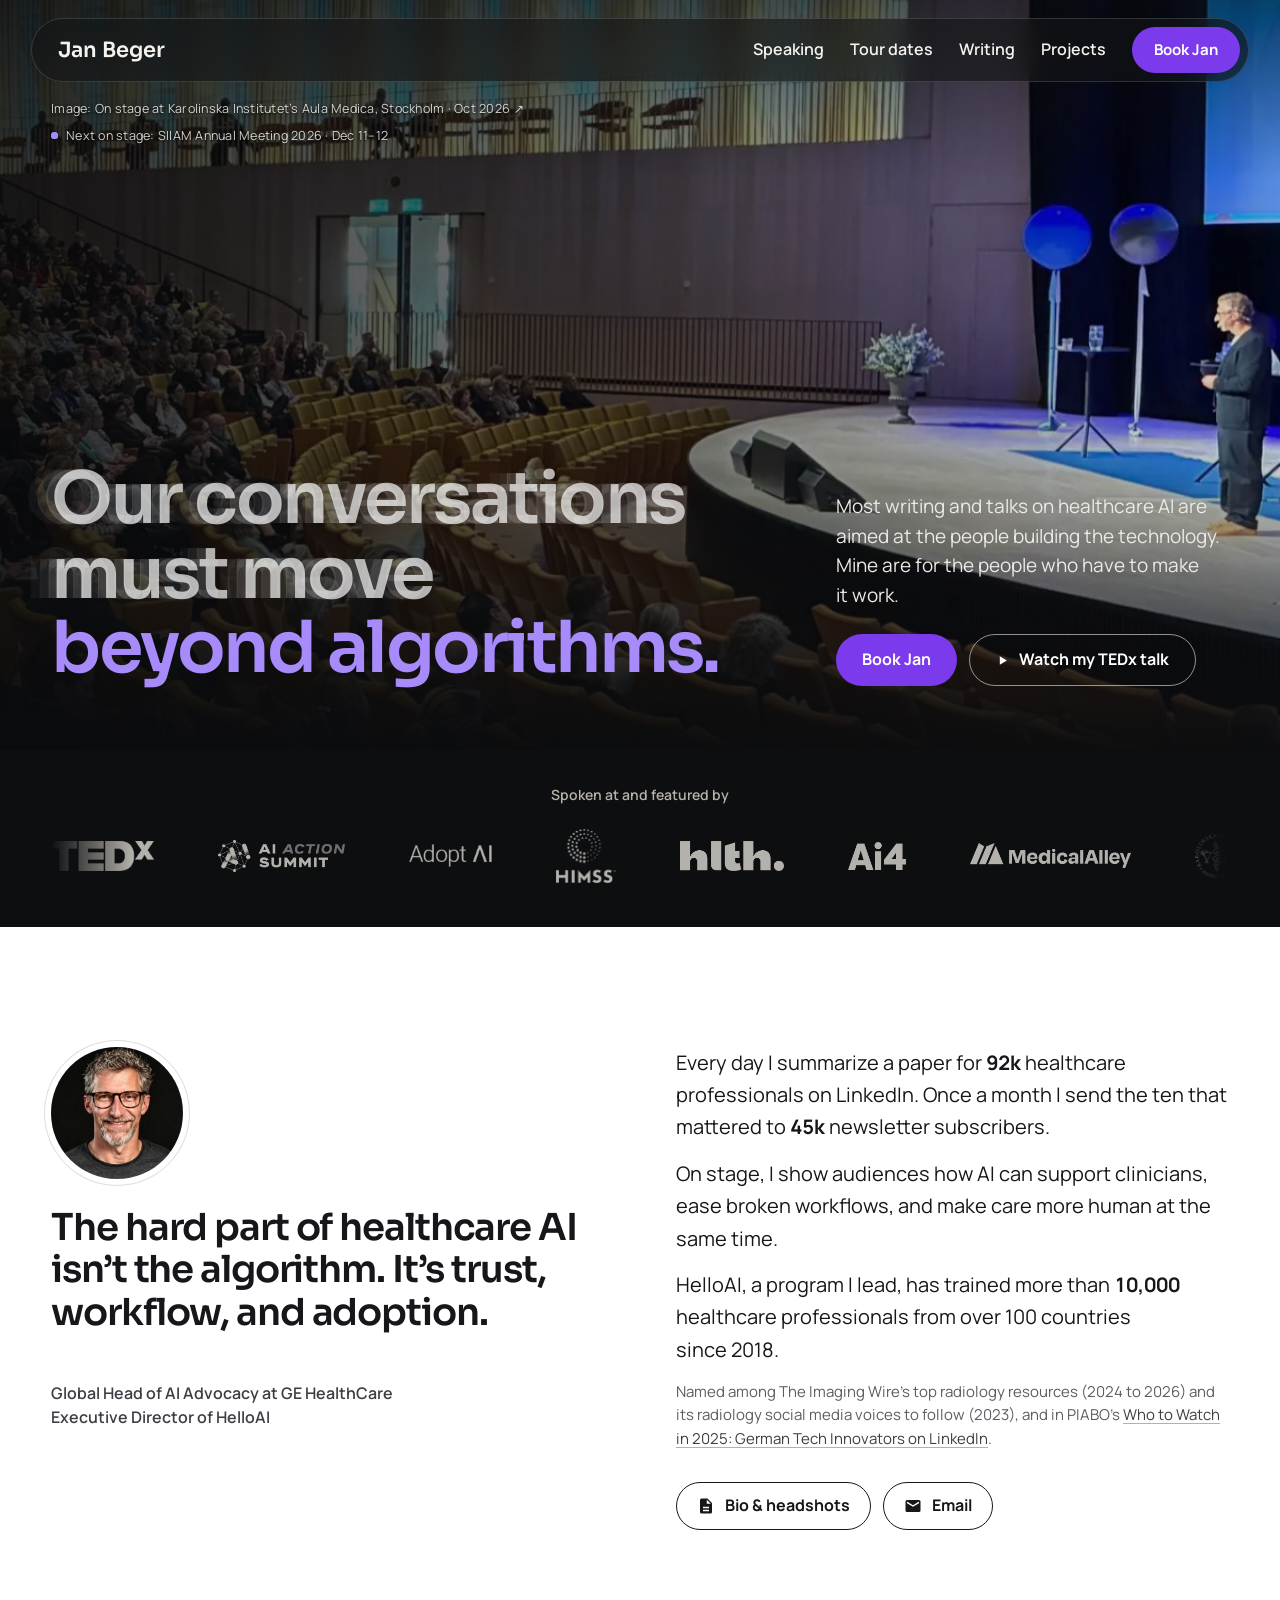
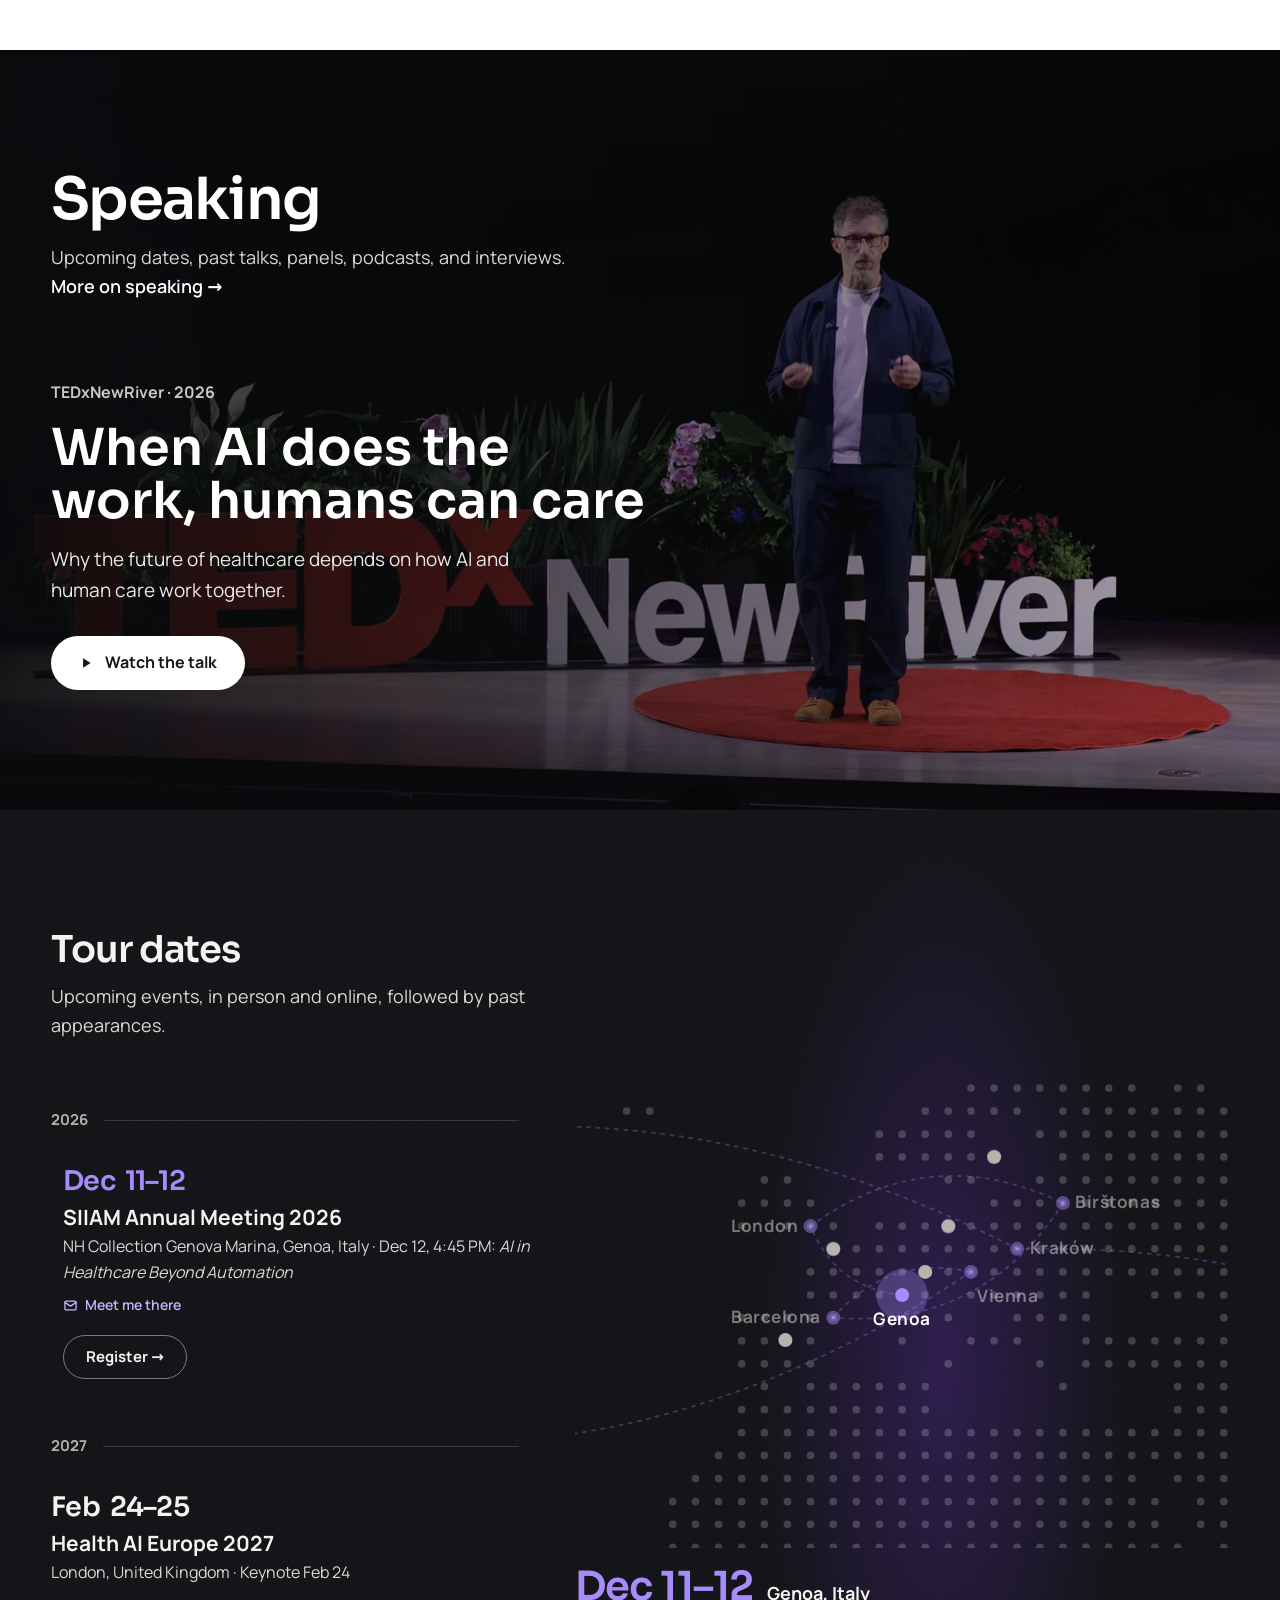
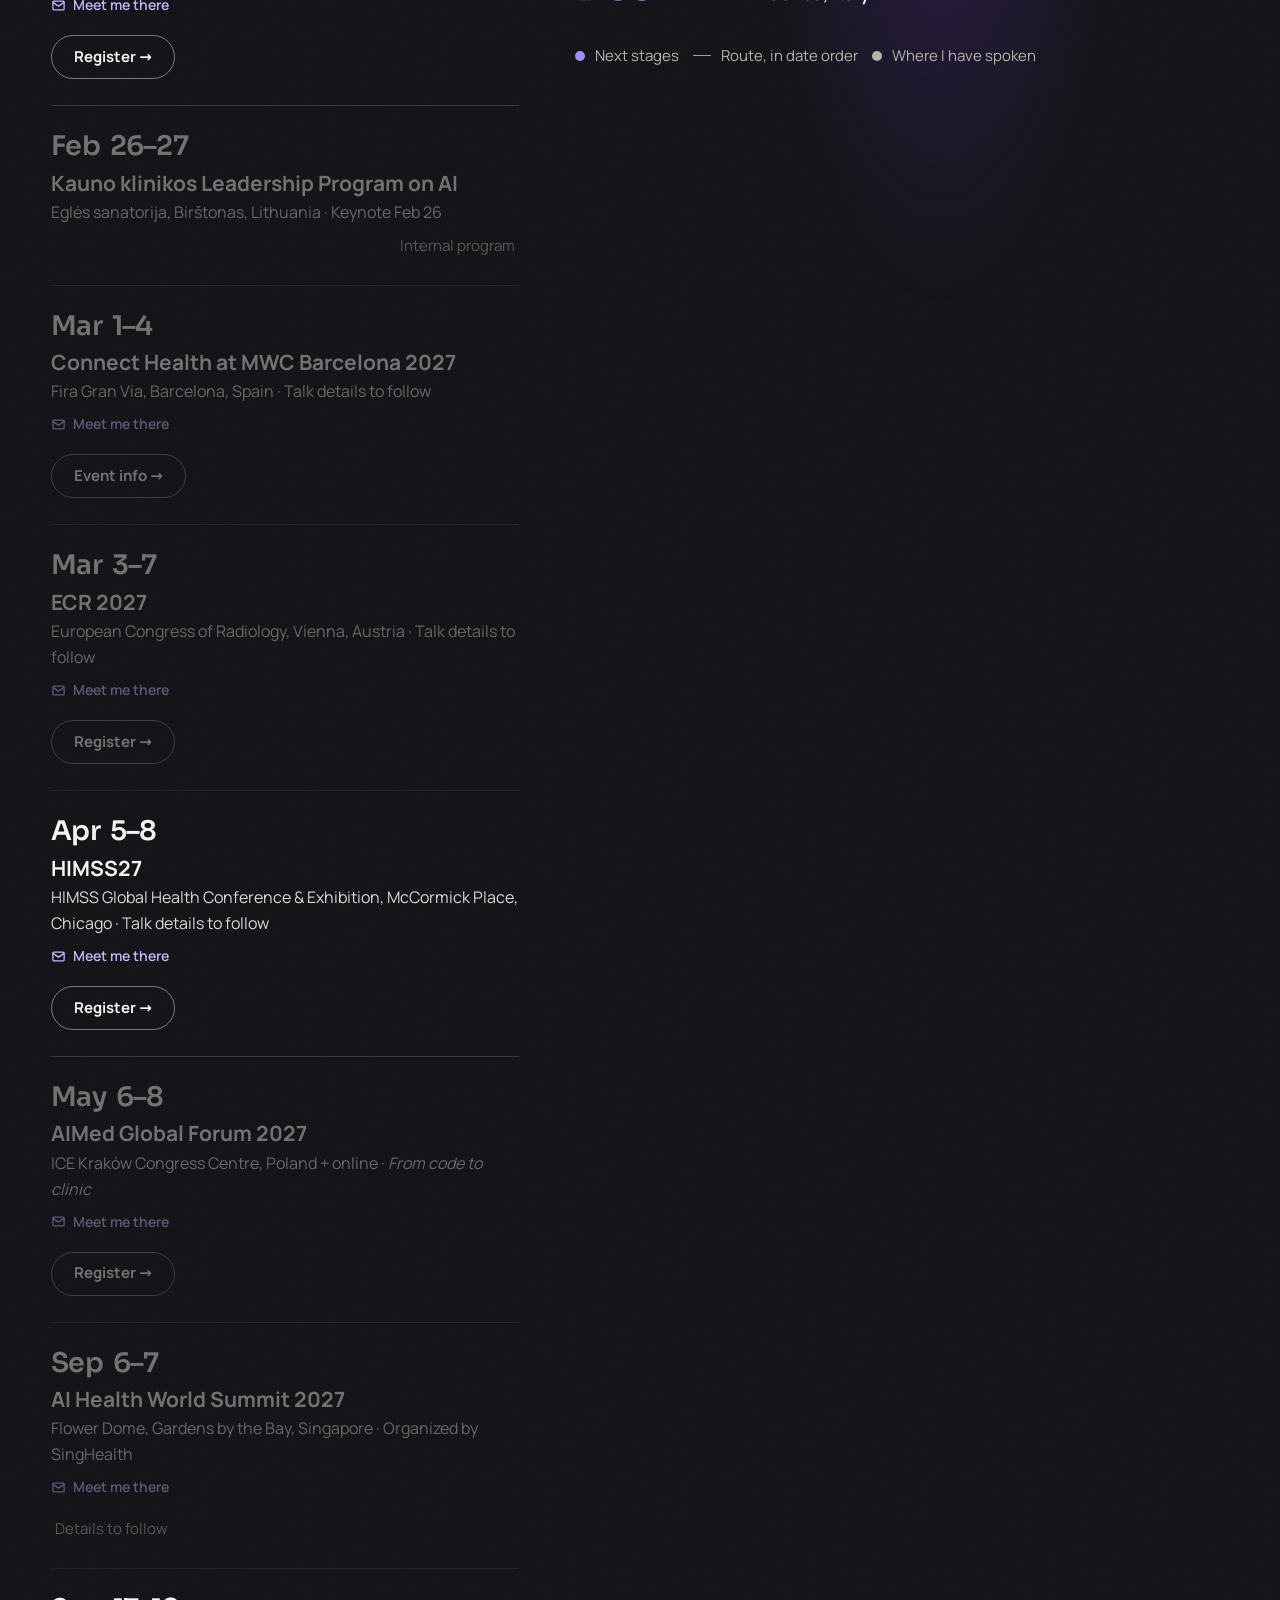
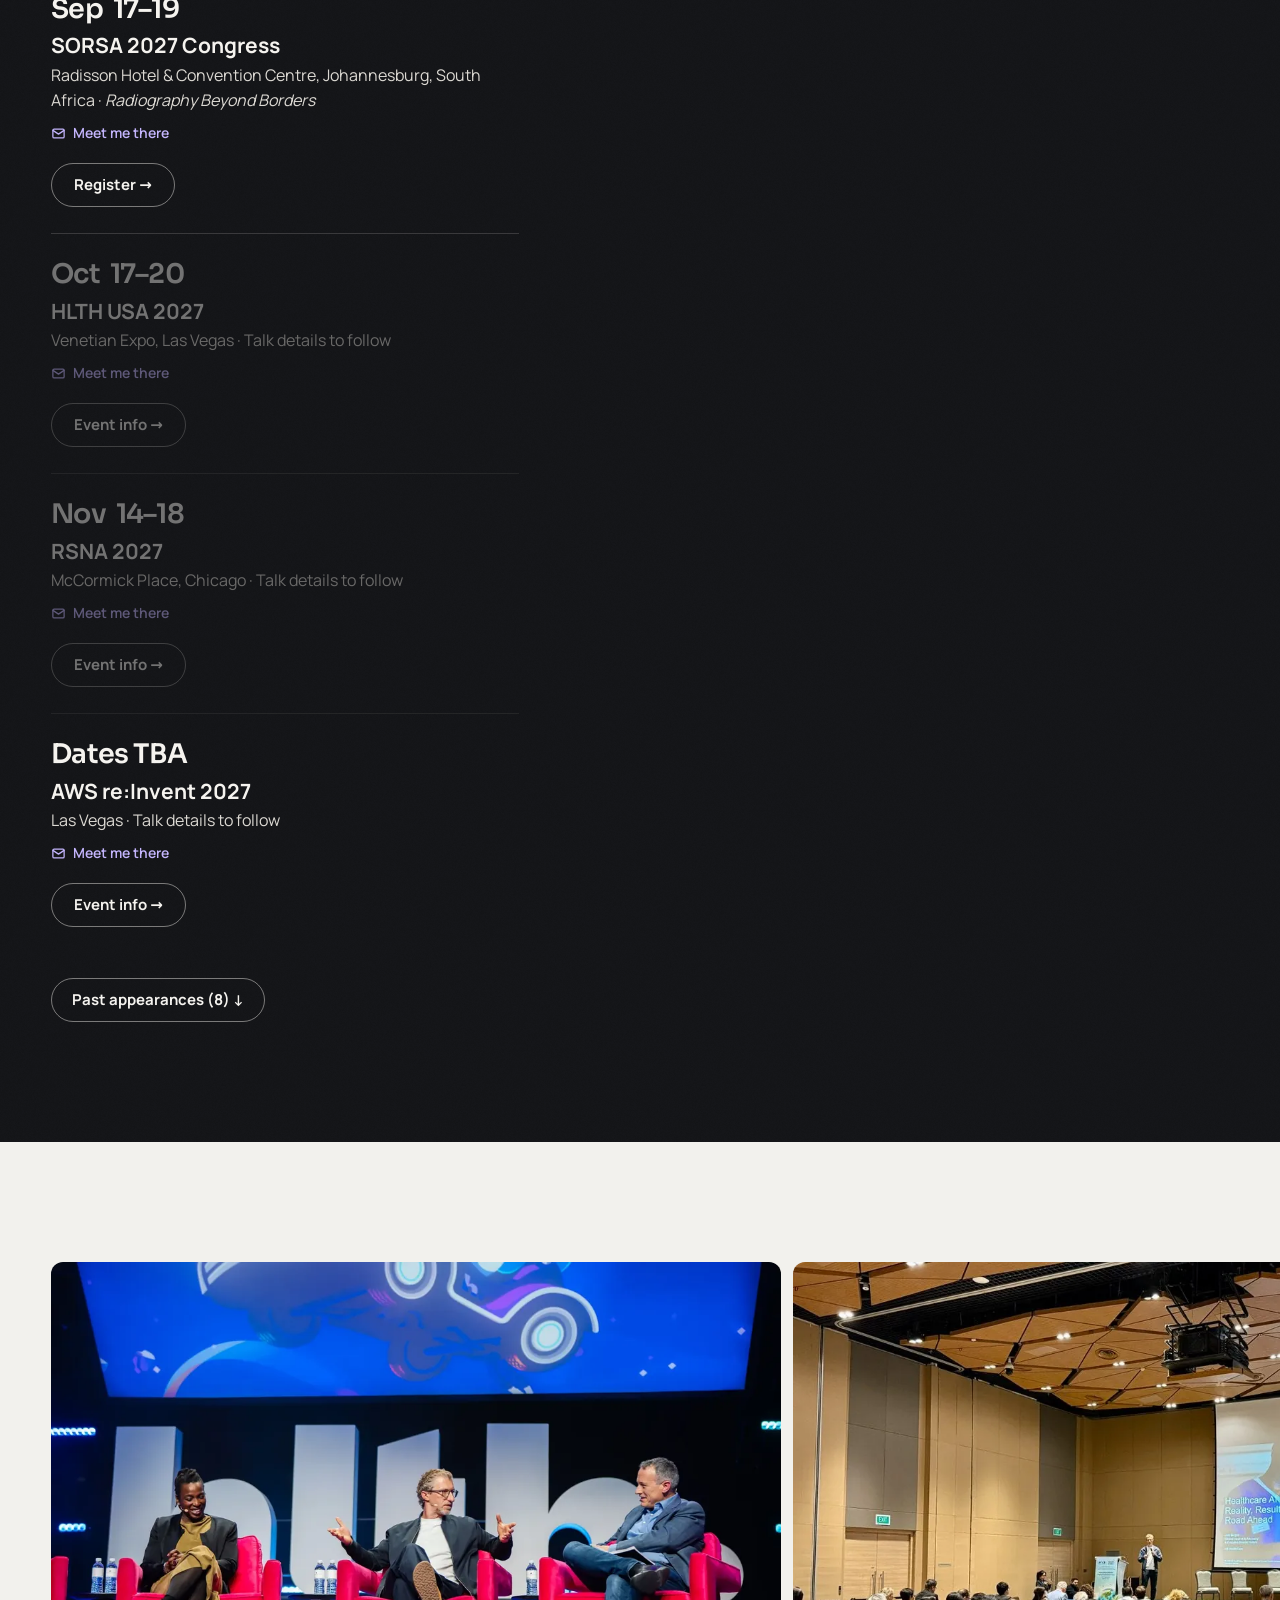
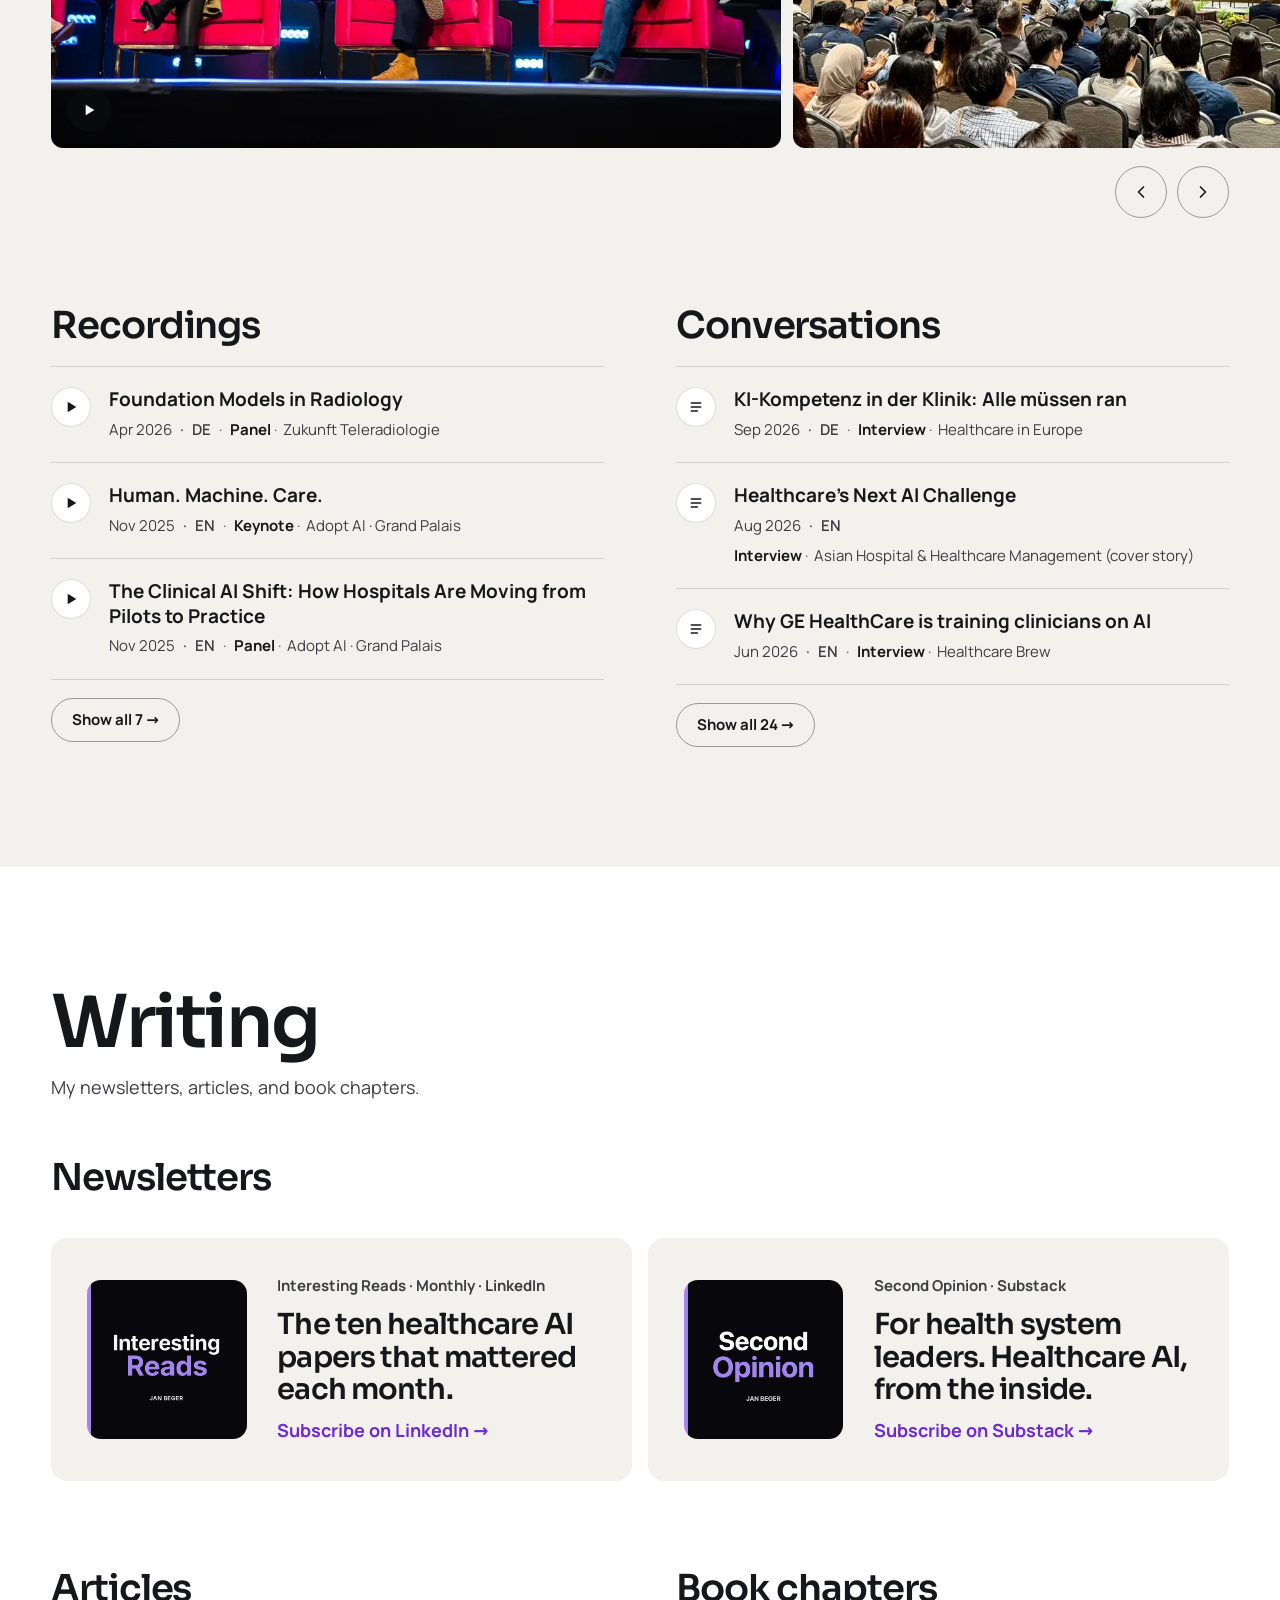
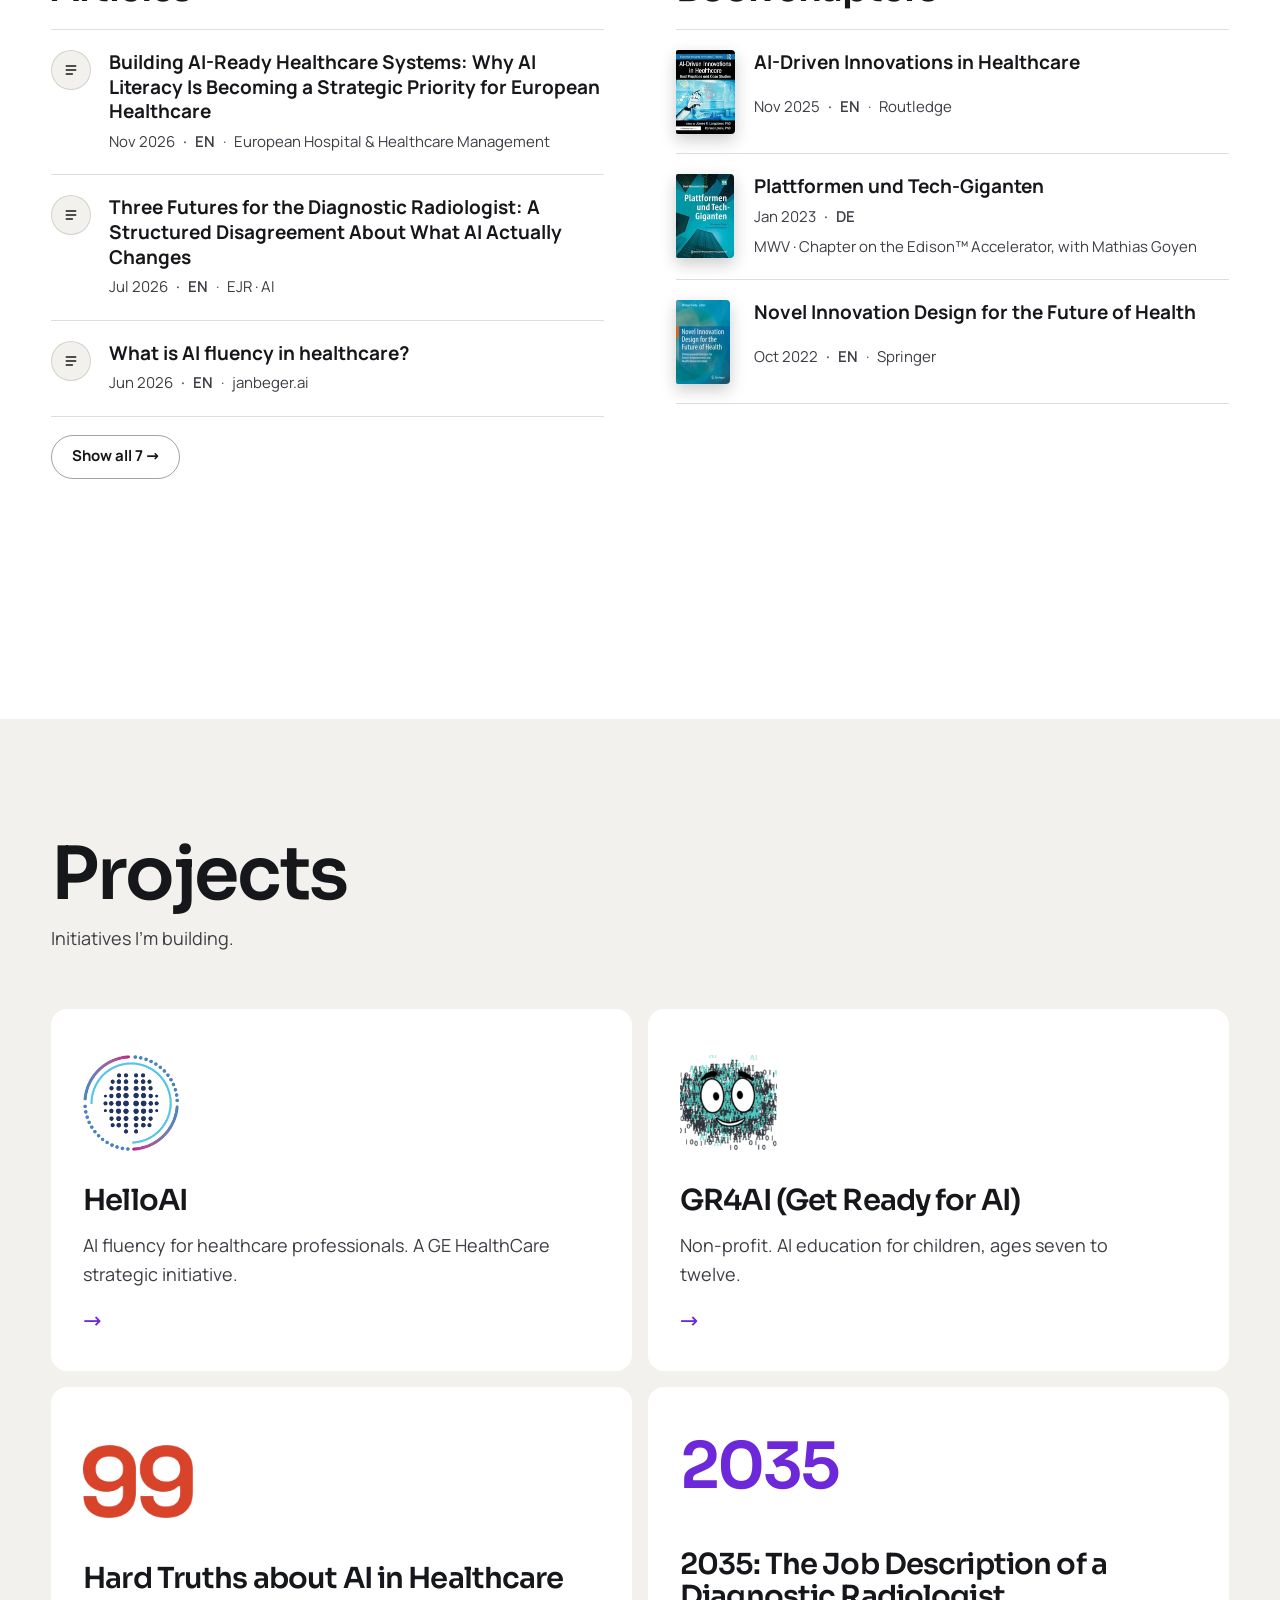
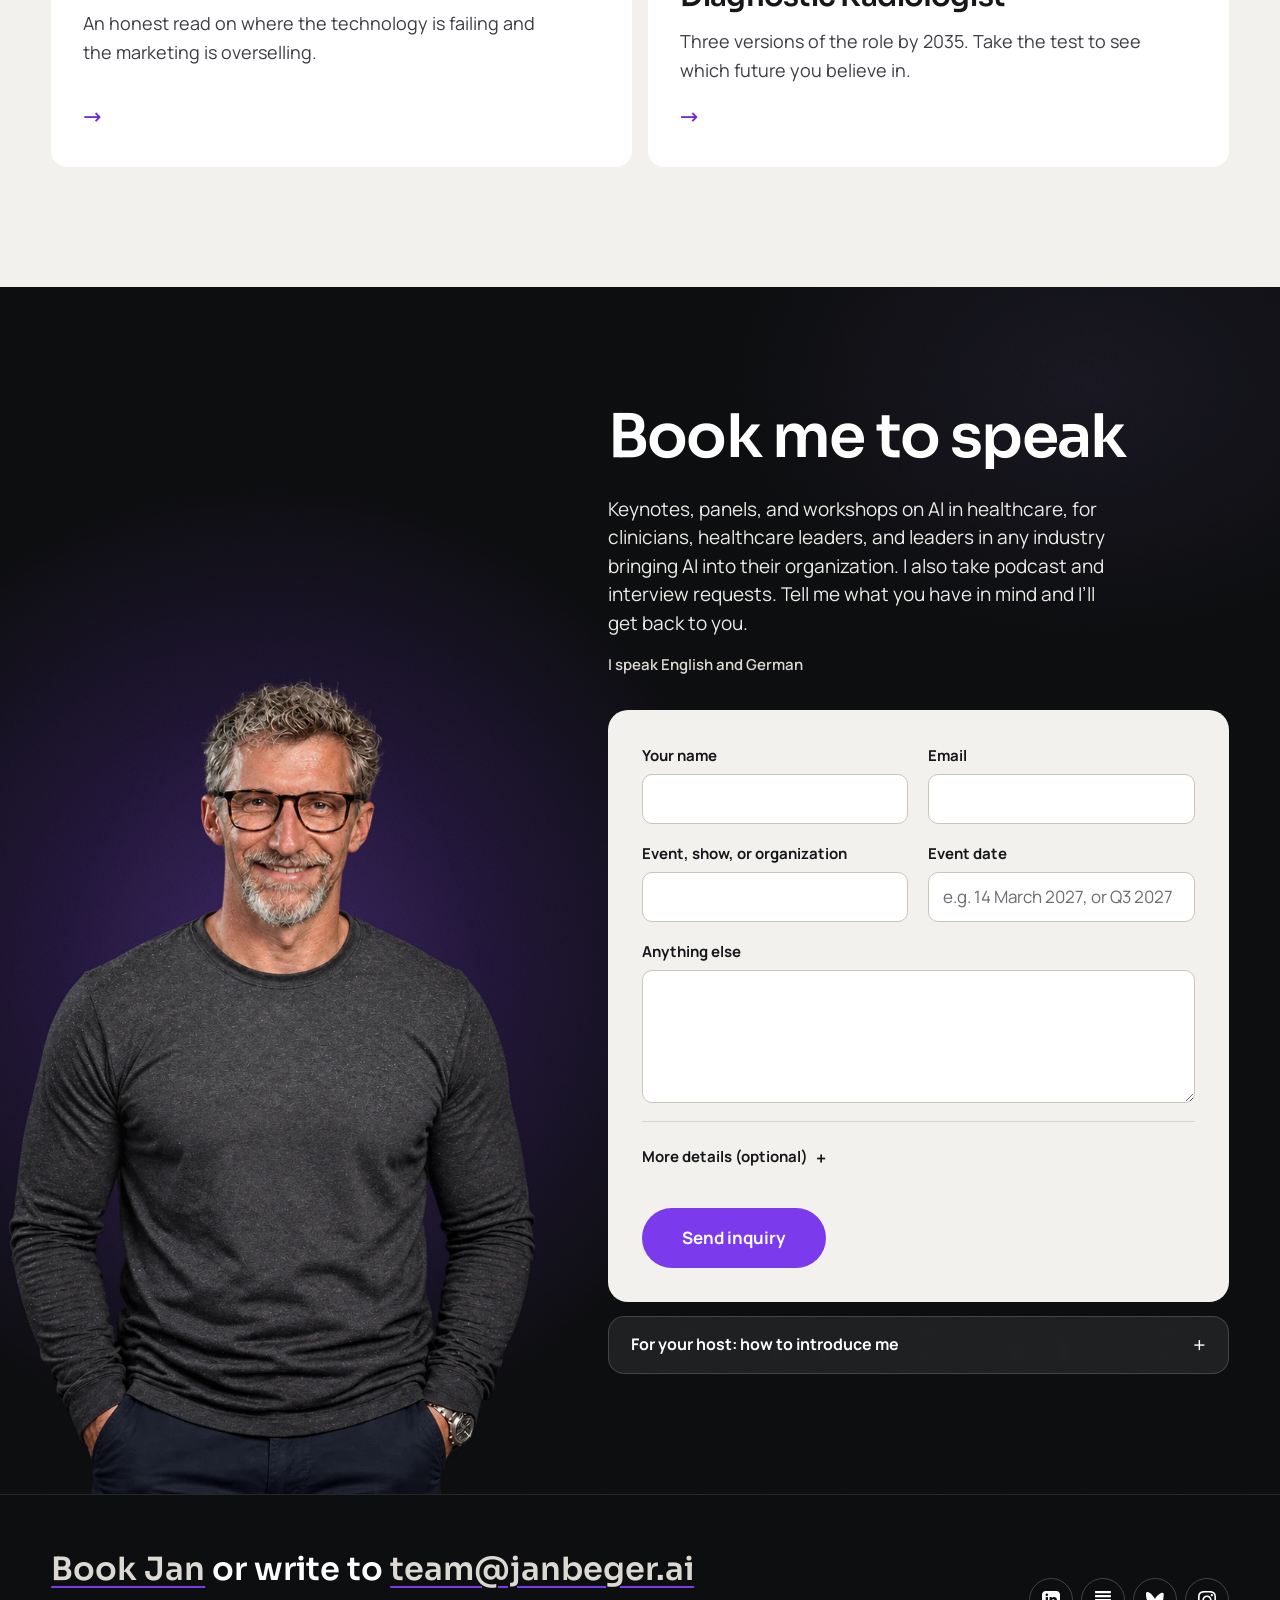
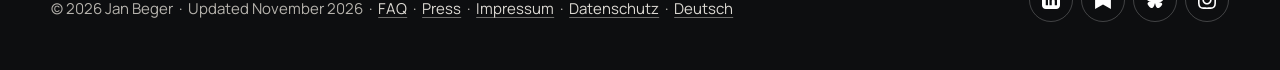
==== commit 1fb274ee: "Add HIMSS27, HLTH 2027, RSNA 2027, AWS re:Invent 2027; two HLTH 2026 panel photos in the strip Co-Au" ====
--- a/index.html
+++ b/index.html
@@ -238,6 +238,33 @@
     },
     {
       "@type": "Event",
+      "name": "HIMSS27 Global Health Conference & Exhibition",
+      "startDate": "2027-04-05",
+      "endDate": "2027-04-08",
+      "eventAttendanceMode": "https://schema.org/OfflineEventAttendanceMode",
+      "eventStatus": "https://schema.org/EventScheduled",
+      "location": {
+        "@type": "Place",
+        "name": "McCormick Place",
+        "address": {
+          "@type": "PostalAddress",
+          "addressLocality": "Chicago",
+          "addressRegion": "IL",
+          "addressCountry": "US"
+        }
+      },
+      "organizer": {
+        "@type": "Organization",
+        "name": "HIMSS",
+        "url": "https://www.himss.org/"
+      },
+      "url": "https://www.himssconference.com/",
+      "performer": {
+        "@id": "https://janbeger.ai/#jan"
+      }
+    },
+    {
+      "@type": "Event",
       "name": "AIMed Global Forum 2027: From code to clinic",
       "startDate": "2027-05-06",
       "endDate": "2027-05-08",
@@ -306,6 +333,60 @@
       "performer": {
         "@id": "https://janbeger.ai/#jan"
       }
+    },
+    {
+      "@type": "Event",
+      "name": "HLTH USA 2027",
+      "startDate": "2027-10-17",
+      "endDate": "2027-10-20",
+      "eventAttendanceMode": "https://schema.org/OfflineEventAttendanceMode",
+      "eventStatus": "https://schema.org/EventScheduled",
+      "location": {
+        "@type": "Place",
+        "name": "Venetian Expo",
+        "address": {
+          "@type": "PostalAddress",
+          "addressLocality": "Las Vegas",
+          "addressRegion": "NV",
+          "addressCountry": "US"
+        }
+      },
+      "organizer": {
+        "@type": "Organization",
+        "name": "HLTH",
+        "url": "https://hlth.com/"
+      },
+      "url": "https://hlth.com/events/usa/",
+      "performer": {
+        "@id": "https://janbeger.ai/#jan"
+      }
+    },
+    {
+      "@type": "Event",
+      "name": "RSNA 2027",
+      "startDate": "2027-11-14",
+      "endDate": "2027-11-18",
+      "eventAttendanceMode": "https://schema.org/OfflineEventAttendanceMode",
+      "eventStatus": "https://schema.org/EventScheduled",
+      "location": {
+        "@type": "Place",
+        "name": "McCormick Place",
+        "address": {
+          "@type": "PostalAddress",
+          "addressLocality": "Chicago",
+          "addressRegion": "IL",
+          "addressCountry": "US"
+        }
+      },
+      "organizer": {
+        "@type": "Organization",
+        "name": "Radiological Society of North America (RSNA)",
+        "url": "https://www.rsna.org/"
+      },
+      "url": "https://www.rsna.org/annual-meeting",
+      "performer": {
+        "@id": "https://janbeger.ai/#jan"
+      }
     }
   ]
 }
@@ -1790,6 +1871,17 @@
         </div>
         <a class="event-cta" href="https://www.myesr.org/congress/" target="_blank" rel="noopener">Register &rarr;</a>
       </li>
+      <li class="event-card" data-event-start="2027-04-05" data-event-end="2027-04-08">
+        <div class="event-date">
+          <span class="event-month">Apr</span>
+          <span class="event-day">5–8</span>
+        </div>
+        <div class="event-info">
+          <p class="event-name">HIMSS27</p>
+          <p class="event-meta">HIMSS Global Health Conference &amp; Exhibition, McCormick Place, Chicago &middot; Talk details to follow</p>
+        </div>
+        <a class="event-cta" href="https://www.himssconference.com/" target="_blank" rel="noopener">Register &rarr;</a>
+      </li>
       <li class="event-card" data-event-start="2027-05-06" data-event-end="2027-05-08">
         <div class="event-date">
           <span class="event-month">May</span>
@@ -1822,6 +1914,43 @@
           <p class="event-meta">Radisson Hotel &amp; Convention Centre, Johannesburg, South Africa &middot; <em>Radiography Beyond Borders</em></p>
         </div>
         <a class="event-cta" href="https://consultus-sorsa2027.eventsairsite.com/" target="_blank" rel="noopener">Register &rarr;</a>
+      </li>
+
+      <li class="event-card" data-event-start="2027-10-17" data-event-end="2027-10-20">
+        <div class="event-date">
+          <span class="event-month">Oct</span>
+          <span class="event-day">17–20</span>
+        </div>
+        <div class="event-info">
+          <p class="event-name">HLTH USA 2027</p>
+          <p class="event-meta">Venetian Expo, Las Vegas &middot; Talk details to follow</p>
+        </div>
+        <a class="event-cta" href="https://hlth.com/events/usa/" target="_blank" rel="noopener">Event info &rarr;</a>
+      </li>
+      <li class="event-card" data-event-start="2027-11-14" data-event-end="2027-11-18">
+        <div class="event-date">
+          <span class="event-month">Nov</span>
+          <span class="event-day">14–18</span>
+        </div>
+        <div class="event-info">
+          <p class="event-name">RSNA 2027</p>
+          <p class="event-meta">McCormick Place, Chicago &middot; Talk details to follow</p>
+        </div>
+        <a class="event-cta" href="https://www.rsna.org/annual-meeting" target="_blank" rel="noopener">Event info &rarr;</a>
+      </li>
+      <!-- AWS re:Invent 2027: AWS has not announced the dates yet (checked 2026-11-25). data-event-end 2027-12-31 is a placeholder
+           so the card sorts last and stays upcoming; the Las Vegas map pin uses the same value. No JSON-LD node until the dates are out.
+           When AWS publishes them: set data-event-start/end, the date block, the second Las Vegas pin's data-end, and add the JSON-LD node. -->
+      <li class="event-card" data-event-end="2027-12-31">
+        <div class="event-date event-date--span">
+          <span class="event-month">Dates TBA</span>
+          <span class="ev-ph-month" aria-hidden="true">Dates</span><span class="ev-ph-day" aria-hidden="true">TBA</span>
+        </div>
+        <div class="event-info">
+          <p class="event-name">AWS re:Invent 2027</p>
+          <p class="event-meta">Las Vegas &middot; Talk details to follow</p>
+        </div>
+        <a class="event-cta" href="https://aws.amazon.com/events/reinvent/" target="_blank" rel="noopener">Event info &rarr;</a>
       </li>
 
       <!-- past appearances -->
@@ -1909,7 +2038,10 @@
     <figure class="tour-map">
       <svg class="tour-map-svg" viewBox="0 0 1000 364" role="img" aria-label="Map of cities where Jan Beger has spoken or will speak: Las Vegas, Genoa, London, Birštonas, Barcelona, Kraków, Singapore, Johannesburg, Berlin, Paris, Stockholm, Taipei, Atlanta, Fort Lauderdale, Toronto, Vienna, Munich, Dubai and Abu Dhabi">
       <path class="land" d="M156.7 3.3h0M163.3 3.3h0M170.0 3.3h0M176.7 3.3h0M236.7 3.3h0M243.3 3.3h0M350.0 3.3h0M356.7 3.3h0M363.3 3.3h0M370.0 3.3h0M376.7 3.3h0M383.3 3.3h0M390.0 3.3h0M396.7 3.3h0M403.3 3.3h0M410.0 3.3h0M416.7 3.3h0M423.3 3.3h0M430.0 3.3h0M436.7 3.3h0M650.0 3.3h0M656.7 3.3h0M730.0 3.3h0M736.7 3.3h0M743.3 3.3h0M750.0 3.3h0M756.7 3.3h0M763.3 3.3h0M770.0 3.3h0M776.7 3.3h0M783.3 3.3h0M790.0 3.3h0M796.7 3.3h0M803.3 3.3h0M810.0 3.3h0M3.3 10.0h0M156.7 10.0h0M163.3 10.0h0M176.7 10.0h0M183.3 10.0h0M190.0 10.0h0M196.7 10.0h0M203.3 10.0h0M236.7 10.0h0M256.7 10.0h0M263.3 10.0h0M270.0 10.0h0M276.7 10.0h0M283.3 10.0h0M290.0 10.0h0M296.7 10.0h0M356.7 10.0h0M363.3 10.0h0M370.0 10.0h0M376.7 10.0h0M383.3 10.0h0M390.0 10.0h0M396.7 10.0h0M403.3 10.0h0M410.0 10.0h0M416.7 10.0h0M423.3 10.0h0M430.0 10.0h0M436.7 10.0h0M650.0 10.0h0M690.0 10.0h0M696.7 10.0h0M703.3 10.0h0M716.7 10.0h0M723.3 10.0h0M730.0 10.0h0M736.7 10.0h0M743.3 10.0h0M750.0 10.0h0M756.7 10.0h0M763.3 10.0h0M770.0 10.0h0M776.7 10.0h0M783.3 10.0h0M790.0 10.0h0M796.7 10.0h0M803.3 10.0h0M810.0 10.0h0M816.7 10.0h0M823.3 10.0h0M830.0 10.0h0M836.7 10.0h0M843.3 10.0h0M850.0 10.0h0M856.7 10.0h0M870.0 10.0h0M876.7 10.0h0M883.3 10.0h0M890.0 10.0h0M896.7 10.0h0M903.3 10.0h0M910.0 10.0h0M916.7 10.0h0M50.0 16.7h0M56.7 16.7h0M63.3 16.7h0M70.0 16.7h0M76.7 16.7h0M83.3 16.7h0M90.0 16.7h0M96.7 16.7h0M103.3 16.7h0M110.0 16.7h0M116.7 16.7h0M123.3 16.7h0M130.0 16.7h0M136.7 16.7h0M143.3 16.7h0M150.0 16.7h0M156.7 16.7h0M163.3 16.7h0M170.0 16.7h0M190.0 16.7h0M196.7 16.7h0M210.0 16.7h0M230.0 16.7h0M243.3 16.7h0M263.3 16.7h0M270.0 16.7h0M290.0 16.7h0M296.7 16.7h0M303.3 16.7h0M310.0 16.7h0M363.3 16.7h0M370.0 16.7h0M376.7 16.7h0M383.3 16.7h0M390.0 16.7h0M396.7 16.7h0M403.3 16.7h0M410.0 16.7h0M416.7 16.7h0M423.3 16.7h0M550.0 16.7h0M556.7 16.7h0M563.3 16.7h0M570.0 16.7h0M576.7 16.7h0M583.3 16.7h0M590.0 16.7h0M596.7 16.7h0M670.0 16.7h0M676.7 16.7h0M696.7 16.7h0M710.0 16.7h0M716.7 16.7h0M723.3 16.7h0M730.0 16.7h0M736.7 16.7h0M743.3 16.7h0M750.0 16.7h0M756.7 16.7h0M763.3 16.7h0M770.0 16.7h0M776.7 16.7h0M783.3 16.7h0M790.0 16.7h0M796.7 16.7h0M803.3 16.7h0M810.0 16.7h0M816.7 16.7h0M823.3 16.7h0M830.0 16.7h0M836.7 16.7h0M843.3 16.7h0M850.0 16.7h0M856.7 16.7h0M863.3 16.7h0M870.0 16.7h0M876.7 16.7h0M883.3 16.7h0M890.0 16.7h0M896.7 16.7h0M903.3 16.7h0M910.0 16.7h0M916.7 16.7h0M923.3 16.7h0M930.0 16.7h0M936.7 16.7h0M943.3 16.7h0M950.0 16.7h0M956.7 16.7h0M963.3 16.7h0M976.7 16.7h0M983.3 16.7h0M990.0 16.7h0M996.7 16.7h0M3.3 23.3h0M10.0 23.3h0M16.7 23.3h0M23.3 23.3h0M50.0 23.3h0M56.7 23.3h0M63.3 23.3h0M70.0 23.3h0M76.7 23.3h0M83.3 23.3h0M90.0 23.3h0M96.7 23.3h0M103.3 23.3h0M110.0 23.3h0M116.7 23.3h0M123.3 23.3h0M130.0 23.3h0M136.7 23.3h0M143.3 23.3h0M150.0 23.3h0M156.7 23.3h0M163.3 23.3h0M170.0 23.3h0M176.7 23.3h0M183.3 23.3h0M190.0 23.3h0M196.7 23.3h0M203.3 23.3h0M210.0 23.3h0M216.7 23.3h0M223.3 23.3h0M230.0 23.3h0M236.7 23.3h0M243.3 23.3h0M250.0 23.3h0M256.7 23.3h0M263.3 23.3h0M296.7 23.3h0M303.3 23.3h0M310.0 23.3h0M316.7 23.3h0M323.3 23.3h0M356.7 23.3h0M363.3 23.3h0M370.0 23.3h0M376.7 23.3h0M383.3 23.3h0M390.0 23.3h0M396.7 23.3h0M403.3 23.3h0M543.3 23.3h0M550.0 23.3h0M556.7 23.3h0M563.3 23.3h0M570.0 23.3h0M576.7 23.3h0M583.3 23.3h0M590.0 23.3h0M603.3 23.3h0M610.0 23.3h0M623.3 23.3h0M630.0 23.3h0M636.7 23.3h0M643.3 23.3h0M650.0 23.3h0M656.7 23.3h0M663.3 23.3h0M670.0 23.3h0M676.7 23.3h0M683.3 23.3h0M690.0 23.3h0M696.7 23.3h0M703.3 23.3h0M710.0 23.3h0M716.7 23.3h0M723.3 23.3h0M730.0 23.3h0M736.7 23.3h0M743.3 23.3h0M750.0 23.3h0M756.7 23.3h0M763.3 23.3h0M770.0 23.3h0M776.7 23.3h0M783.3 23.3h0M790.0 23.3h0M796.7 23.3h0M803.3 23.3h0M810.0 23.3h0M816.7 23.3h0M823.3 23.3h0M830.0 23.3h0M836.7 23.3h0M843.3 23.3h0M850.0 23.3h0M856.7 23.3h0M863.3 23.3h0M870.0 23.3h0M876.7 23.3h0M883.3 23.3h0M890.0 23.3h0M896.7 23.3h0M903.3 23.3h0M910.0 23.3h0M916.7 23.3h0M923.3 23.3h0M930.0 23.3h0M936.7 23.3h0M943.3 23.3h0M950.0 23.3h0M956.7 23.3h0M963.3 23.3h0M970.0 23.3h0M976.7 23.3h0M983.3 23.3h0M990.0 23.3h0M996.7 23.3h0M56.7 30.0h0M63.3 30.0h0M70.0 30.0h0M76.7 30.0h0M83.3 30.0h0M90.0 30.0h0M96.7 30.0h0M103.3 30.0h0M110.0 30.0h0M116.7 30.0h0M123.3 30.0h0M130.0 30.0h0M136.7 30.0h0M143.3 30.0h0M150.0 30.0h0M156.7 30.0h0M163.3 30.0h0M170.0 30.0h0M176.7 30.0h0M183.3 30.0h0M190.0 30.0h0M196.7 30.0h0M203.3 30.0h0M210.0 30.0h0M216.7 30.0h0M223.3 30.0h0M230.0 30.0h0M236.7 30.0h0M243.3 30.0h0M250.0 30.0h0M263.3 30.0h0M270.0 30.0h0M296.7 30.0h0M303.3 30.0h0M310.0 30.0h0M316.7 30.0h0M356.7 30.0h0M363.3 30.0h0M370.0 30.0h0M376.7 30.0h0M383.3 30.0h0M443.3 30.0h0M450.0 30.0h0M530.0 30.0h0M536.7 30.0h0M543.3 30.0h0M550.0 30.0h0M556.7 30.0h0M570.0 30.0h0M576.7 30.0h0M583.3 30.0h0M590.0 30.0h0M596.7 30.0h0M603.3 30.0h0M610.0 30.0h0M616.7 30.0h0M623.3 30.0h0M630.0 30.0h0M636.7 30.0h0M643.3 30.0h0M650.0 30.0h0M656.7 30.0h0M663.3 30.0h0M670.0 30.0h0M676.7 30.0h0M683.3 30.0h0M690.0 30.0h0M696.7 30.0h0M703.3 30.0h0M710.0 30.0h0M716.7 30.0h0M723.3 30.0h0M730.0 30.0h0M736.7 30.0h0M743.3 30.0h0M750.0 30.0h0M756.7 30.0h0M763.3 30.0h0M770.0 30.0h0M776.7 30.0h0M783.3 30.0h0M790.0 30.0h0M796.7 30.0h0M803.3 30.0h0M810.0 30.0h0M816.7 30.0h0M823.3 30.0h0M830.0 30.0h0M836.7 30.0h0M843.3 30.0h0M850.0 30.0h0M856.7 30.0h0M863.3 30.0h0M870.0 30.0h0M876.7 30.0h0M883.3 30.0h0M890.0 30.0h0M896.7 30.0h0M903.3 30.0h0M910.0 30.0h0M916.7 30.0h0M923.3 30.0h0M930.0 30.0h0M936.7 30.0h0M943.3 30.0h0M950.0 30.0h0M956.7 30.0h0M963.3 30.0h0M970.0 30.0h0M976.7 30.0h0M983.3 30.0h0M990.0 30.0h0M43.3 36.7h0M50.0 36.7h0M56.7 36.7h0M63.3 36.7h0M70.0 36.7h0M76.7 36.7h0M83.3 36.7h0M90.0 36.7h0M96.7 36.7h0M103.3 36.7h0M110.0 36.7h0M116.7 36.7h0M123.3 36.7h0M130.0 36.7h0M136.7 36.7h0M143.3 36.7h0M150.0 36.7h0M156.7 36.7h0M163.3 36.7h0M170.0 36.7h0M176.7 36.7h0M183.3 36.7h0M190.0 36.7h0M196.7 36.7h0M203.3 36.7h0M210.0 36.7h0M216.7 36.7h0M223.3 36.7h0M230.0 36.7h0M236.7 36.7h0M290.0 36.7h0M296.7 36.7h0M363.3 36.7h0M370.0 36.7h0M376.7 36.7h0M516.7 36.7h0M523.3 36.7h0M530.0 36.7h0M536.7 36.7h0M543.3 36.7h0M563.3 36.7h0M570.0 36.7h0M576.7 36.7h0M583.3 36.7h0M590.0 36.7h0M596.7 36.7h0M603.3 36.7h0M610.0 36.7h0M616.7 36.7h0M623.3 36.7h0M630.0 36.7h0M636.7 36.7h0M643.3 36.7h0M650.0 36.7h0M656.7 36.7h0M663.3 36.7h0M670.0 36.7h0M676.7 36.7h0M683.3 36.7h0M690.0 36.7h0M696.7 36.7h0M703.3 36.7h0M710.0 36.7h0M716.7 36.7h0M723.3 36.7h0M730.0 36.7h0M736.7 36.7h0M743.3 36.7h0M750.0 36.7h0M756.7 36.7h0M763.3 36.7h0M770.0 36.7h0M776.7 36.7h0M783.3 36.7h0M790.0 36.7h0M796.7 36.7h0M803.3 36.7h0M810.0 36.7h0M816.7 36.7h0M823.3 36.7h0M830.0 36.7h0M836.7 36.7h0M843.3 36.7h0M850.0 36.7h0M856.7 36.7h0M863.3 36.7h0M870.0 36.7h0M876.7 36.7h0M883.3 36.7h0M890.0 36.7h0M896.7 36.7h0M903.3 36.7h0M910.0 36.7h0M916.7 36.7h0M923.3 36.7h0M930.0 36.7h0M936.7 36.7h0M943.3 36.7h0M950.0 36.7h0M956.7 36.7h0M963.3 36.7h0M970.0 36.7h0M976.7 36.7h0M983.3 36.7h0M56.7 43.3h0M63.3 43.3h0M70.0 43.3h0M116.7 43.3h0M123.3 43.3h0M130.0 43.3h0M136.7 43.3h0M143.3 43.3h0M150.0 43.3h0M156.7 43.3h0M163.3 43.3h0M170.0 43.3h0M176.7 43.3h0M183.3 43.3h0M190.0 43.3h0M196.7 43.3h0M203.3 43.3h0M210.0 43.3h0M216.7 43.3h0M223.3 43.3h0M230.0 43.3h0M236.7 43.3h0M290.0 43.3h0M296.7 43.3h0M303.3 43.3h0M516.7 43.3h0M523.3 43.3h0M530.0 43.3h0M536.7 43.3h0M543.3 43.3h0M550.0 43.3h0M570.0 43.3h0M576.7 43.3h0M583.3 43.3h0M590.0 43.3h0M596.7 43.3h0M603.3 43.3h0M610.0 43.3h0M616.7 43.3h0M623.3 43.3h0M630.0 43.3h0M636.7 43.3h0M643.3 43.3h0M650.0 43.3h0M656.7 43.3h0M663.3 43.3h0M670.0 43.3h0M676.7 43.3h0M683.3 43.3h0M690.0 43.3h0M696.7 43.3h0M703.3 43.3h0M710.0 43.3h0M716.7 43.3h0M723.3 43.3h0M730.0 43.3h0M736.7 43.3h0M743.3 43.3h0M750.0 43.3h0M756.7 43.3h0M763.3 43.3h0M770.0 43.3h0M776.7 43.3h0M783.3 43.3h0M790.0 43.3h0M796.7 43.3h0M803.3 43.3h0M810.0 43.3h0M816.7 43.3h0M823.3 43.3h0M830.0 43.3h0M836.7 43.3h0M843.3 43.3h0M850.0 43.3h0M856.7 43.3h0M863.3 43.3h0M870.0 43.3h0M876.7 43.3h0M883.3 43.3h0M890.0 43.3h0M896.7 43.3h0M903.3 43.3h0M910.0 43.3h0M923.3 43.3h0M950.0 43.3h0M63.3 50.0h0M130.0 50.0h0M136.7 50.0h0M143.3 50.0h0M150.0 50.0h0M156.7 50.0h0M163.3 50.0h0M170.0 50.0h0M176.7 50.0h0M183.3 50.0h0M190.0 50.0h0M196.7 50.0h0M203.3 50.0h0M210.0 50.0h0M216.7 50.0h0M223.3 50.0h0M230.0 50.0h0M236.7 50.0h0M243.3 50.0h0M250.0 50.0h0M290.0 50.0h0M296.7 50.0h0M303.3 50.0h0M310.0 50.0h0M316.7 50.0h0M323.3 50.0h0M483.3 50.0h0M490.0 50.0h0M536.7 50.0h0M543.3 50.0h0M563.3 50.0h0M570.0 50.0h0M576.7 50.0h0M583.3 50.0h0M590.0 50.0h0M596.7 50.0h0M603.3 50.0h0M610.0 50.0h0M616.7 50.0h0M623.3 50.0h0M630.0 50.0h0M636.7 50.0h0M643.3 50.0h0M650.0 50.0h0M656.7 50.0h0M663.3 50.0h0M670.0 50.0h0M676.7 50.0h0M683.3 50.0h0M690.0 50.0h0M696.7 50.0h0M703.3 50.0h0M710.0 50.0h0M716.7 50.0h0M723.3 50.0h0M730.0 50.0h0M736.7 50.0h0M743.3 50.0h0M750.0 50.0h0M756.7 50.0h0M763.3 50.0h0M770.0 50.0h0M776.7 50.0h0M783.3 50.0h0M790.0 50.0h0M796.7 50.0h0M803.3 50.0h0M810.0 50.0h0M816.7 50.0h0M823.3 50.0h0M830.0 50.0h0M836.7 50.0h0M843.3 50.0h0M850.0 50.0h0M856.7 50.0h0M863.3 50.0h0M870.0 50.0h0M876.7 50.0h0M883.3 50.0h0M936.7 50.0h0M943.3 50.0h0M950.0 50.0h0M43.3 56.7h0M143.3 56.7h0M150.0 56.7h0M156.7 56.7h0M163.3 56.7h0M170.0 56.7h0M176.7 56.7h0M183.3 56.7h0M190.0 56.7h0M196.7 56.7h0M203.3 56.7h0M210.0 56.7h0M216.7 56.7h0M223.3 56.7h0M230.0 56.7h0M236.7 56.7h0M243.3 56.7h0M250.0 56.7h0M256.7 56.7h0M263.3 56.7h0M270.0 56.7h0M283.3 56.7h0M290.0 56.7h0M296.7 56.7h0M303.3 56.7h0M310.0 56.7h0M316.7 56.7h0M323.3 56.7h0M330.0 56.7h0M336.7 56.7h0M476.7 56.7h0M483.3 56.7h0M490.0 56.7h0M496.7 56.7h0M550.0 56.7h0M556.7 56.7h0M563.3 56.7h0M570.0 56.7h0M576.7 56.7h0M583.3 56.7h0M590.0 56.7h0M596.7 56.7h0M603.3 56.7h0M610.0 56.7h0M616.7 56.7h0M623.3 56.7h0M630.0 56.7h0M636.7 56.7h0M643.3 56.7h0M650.0 56.7h0M656.7 56.7h0M663.3 56.7h0M670.0 56.7h0M676.7 56.7h0M683.3 56.7h0M690.0 56.7h0M696.7 56.7h0M703.3 56.7h0M710.0 56.7h0M716.7 56.7h0M723.3 56.7h0M730.0 56.7h0M736.7 56.7h0M743.3 56.7h0M750.0 56.7h0M756.7 56.7h0M763.3 56.7h0M770.0 56.7h0M776.7 56.7h0M783.3 56.7h0M790.0 56.7h0M796.7 56.7h0M803.3 56.7h0M810.0 56.7h0M816.7 56.7h0M823.3 56.7h0M830.0 56.7h0M836.7 56.7h0M843.3 56.7h0M850.0 56.7h0M856.7 56.7h0M863.3 56.7h0M870.0 56.7h0M876.7 56.7h0M936.7 56.7h0M943.3 56.7h0M150.0 63.4h0M156.7 63.4h0M163.3 63.4h0M170.0 63.4h0M176.7 63.4h0M183.3 63.4h0M190.0 63.4h0M196.7 63.4h0M203.3 63.4h0M210.0 63.4h0M216.7 63.4h0M223.3 63.4h0M230.0 63.4h0M236.7 63.4h0M243.3 63.4h0M250.0 63.4h0M256.7 63.4h0M263.3 63.4h0M270.0 63.4h0M283.3 63.4h0M290.0 63.4h0M296.7 63.4h0M303.3 63.4h0M310.0 63.4h0M316.7 63.4h0M323.3 63.4h0M330.0 63.4h0M336.7 63.4h0M343.3 63.4h0M476.7 63.4h0M490.0 63.4h0M496.7 63.4h0M503.3 63.4h0M516.7 63.4h0M523.3 63.4h0M530.0 63.4h0M536.7 63.4h0M543.3 63.4h0M550.0 63.4h0M556.7 63.4h0M563.3 63.4h0M570.0 63.4h0M576.7 63.4h0M583.3 63.4h0M590.0 63.4h0M596.7 63.4h0M603.3 63.4h0M610.0 63.4h0M616.7 63.4h0M623.3 63.4h0M630.0 63.4h0M636.7 63.4h0M643.3 63.4h0M650.0 63.4h0M656.7 63.4h0M663.3 63.4h0M670.0 63.4h0M676.7 63.4h0M683.3 63.4h0M690.0 63.4h0M696.7 63.4h0M703.3 63.4h0M710.0 63.4h0M716.7 63.4h0M723.3 63.4h0M730.0 63.4h0M736.7 63.4h0M743.3 63.4h0M750.0 63.4h0M756.7 63.4h0M763.3 63.4h0M770.0 63.4h0M776.7 63.4h0M783.3 63.4h0M790.0 63.4h0M796.7 63.4h0M803.3 63.4h0M810.0 63.4h0M816.7 63.4h0M823.3 63.4h0M830.0 63.4h0M836.7 63.4h0M843.3 63.4h0M850.0 63.4h0M856.7 63.4h0M863.3 63.4h0M870.0 63.4h0M876.7 63.4h0M883.3 63.4h0M890.0 63.4h0M896.7 63.4h0M936.7 63.4h0M150.0 70.0h0M156.7 70.0h0M163.3 70.0h0M170.0 70.0h0M176.7 70.0h0M183.3 70.0h0M190.0 70.0h0M196.7 70.0h0M203.3 70.0h0M210.0 70.0h0M216.7 70.0h0M223.3 70.0h0M230.0 70.0h0M236.7 70.0h0M243.3 70.0h0M250.0 70.0h0M256.7 70.0h0M263.3 70.0h0M270.0 70.0h0M276.7 70.0h0M283.3 70.0h0M290.0 70.0h0M296.7 70.0h0M303.3 70.0h0M310.0 70.0h0M323.3 70.0h0M343.3 70.0h0M503.3 70.0h0M510.0 70.0h0M516.7 70.0h0M523.3 70.0h0M530.0 70.0h0M536.7 70.0h0M543.3 70.0h0M550.0 70.0h0M556.7 70.0h0M563.3 70.0h0M570.0 70.0h0M576.7 70.0h0M583.3 70.0h0M590.0 70.0h0M596.7 70.0h0M603.3 70.0h0M610.0 70.0h0M616.7 70.0h0M623.3 70.0h0M630.0 70.0h0M636.7 70.0h0M643.3 70.0h0M650.0 70.0h0M656.7 70.0h0M663.3 70.0h0M670.0 70.0h0M676.7 70.0h0M683.3 70.0h0M690.0 70.0h0M696.7 70.0h0M703.3 70.0h0M710.0 70.0h0M716.7 70.0h0M723.3 70.0h0M730.0 70.0h0M736.7 70.0h0M743.3 70.0h0M750.0 70.0h0M756.7 70.0h0M763.3 70.0h0M770.0 70.0h0M776.7 70.0h0M783.3 70.0h0M790.0 70.0h0M796.7 70.0h0M803.3 70.0h0M810.0 70.0h0M816.7 70.0h0M823.3 70.0h0M830.0 70.0h0M836.7 70.0h0M843.3 70.0h0M850.0 70.0h0M856.7 70.0h0M863.3 70.0h0M870.0 70.0h0M876.7 70.0h0M883.3 70.0h0M890.0 70.0h0M896.7 70.0h0M156.7 76.7h0M163.3 76.7h0M170.0 76.7h0M176.7 76.7h0M183.3 76.7h0M190.0 76.7h0M196.7 76.7h0M203.3 76.7h0M210.0 76.7h0M216.7 76.7h0M223.3 76.7h0M230.0 76.7h0M236.7 76.7h0M243.3 76.7h0M250.0 76.7h0M256.7 76.7h0M263.3 76.7h0M270.0 76.7h0M276.7 76.7h0M283.3 76.7h0M290.0 76.7h0M296.7 76.7h0M303.3 76.7h0M310.0 76.7h0M316.7 76.7h0M350.0 76.7h0M496.7 76.7h0M503.3 76.7h0M510.0 76.7h0M516.7 76.7h0M523.3 76.7h0M530.0 76.7h0M536.7 76.7h0M543.3 76.7h0M550.0 76.7h0M556.7 76.7h0M563.3 76.7h0M570.0 76.7h0M576.7 76.7h0M583.3 76.7h0M590.0 76.7h0M596.7 76.7h0M603.3 76.7h0M610.0 76.7h0M616.7 76.7h0M623.3 76.7h0M630.0 76.7h0M636.7 76.7h0M643.3 76.7h0M650.0 76.7h0M656.7 76.7h0M663.3 76.7h0M670.0 76.7h0M676.7 76.7h0M683.3 76.7h0M690.0 76.7h0M696.7 76.7h0M703.3 76.7h0M710.0 76.7h0M716.7 76.7h0M723.3 76.7h0M730.0 76.7h0M736.7 76.7h0M743.3 76.7h0M750.0 76.7h0M756.7 76.7h0M763.3 76.7h0M770.0 76.7h0M776.7 76.7h0M783.3 76.7h0M790.0 76.7h0M796.7 76.7h0M803.3 76.7h0M810.0 76.7h0M816.7 76.7h0M823.3 76.7h0M830.0 76.7h0M836.7 76.7h0M843.3 76.7h0M850.0 76.7h0M856.7 76.7h0M863.3 76.7h0M870.0 76.7h0M876.7 76.7h0M883.3 76.7h0M896.7 76.7h0M156.7 83.4h0M163.3 83.4h0M170.0 83.4h0M176.7 83.4h0M183.3 83.4h0M190.0 83.4h0M196.7 83.4h0M203.3 83.4h0M210.0 83.4h0M216.7 83.4h0M223.3 83.4h0M230.0 83.4h0M236.7 83.4h0M243.3 83.4h0M250.0 83.4h0M256.7 83.4h0M263.3 83.4h0M270.0 83.4h0M276.7 83.4h0M283.3 83.4h0M290.0 83.4h0M296.7 83.4h0M303.3 83.4h0M310.0 83.4h0M323.3 83.4h0M496.7 83.4h0M503.3 83.4h0M510.0 83.4h0M516.7 83.4h0M523.3 83.4h0M530.0 83.4h0M543.3 83.4h0M550.0 83.4h0M556.7 83.4h0M563.3 83.4h0M570.0 83.4h0M576.7 83.4h0M596.7 83.4h0M603.3 83.4h0M610.0 83.4h0M616.7 83.4h0M623.3 83.4h0M630.0 83.4h0M643.3 83.4h0M650.0 83.4h0M656.7 83.4h0M663.3 83.4h0M670.0 83.4h0M676.7 83.4h0M683.3 83.4h0M690.0 83.4h0M696.7 83.4h0M703.3 83.4h0M710.0 83.4h0M716.7 83.4h0M723.3 83.4h0M730.0 83.4h0M736.7 83.4h0M743.3 83.4h0M750.0 83.4h0M756.7 83.4h0M763.3 83.4h0M770.0 83.4h0M776.7 83.4h0M783.3 83.4h0M790.0 83.4h0M796.7 83.4h0M803.3 83.4h0M810.0 83.4h0M816.7 83.4h0M823.3 83.4h0M830.0 83.4h0M836.7 83.4h0M843.3 83.4h0M850.0 83.4h0M856.7 83.4h0M863.3 83.4h0M870.0 83.4h0M876.7 83.4h0M156.7 90.0h0M163.3 90.0h0M170.0 90.0h0M176.7 90.0h0M183.3 90.0h0M190.0 90.0h0M196.7 90.0h0M203.3 90.0h0M210.0 90.0h0M216.7 90.0h0M223.3 90.0h0M230.0 90.0h0M236.7 90.0h0M243.3 90.0h0M250.0 90.0h0M256.7 90.0h0M263.3 90.0h0M270.0 90.0h0M276.7 90.0h0M283.3 90.0h0M290.0 90.0h0M296.7 90.0h0M476.7 90.0h0M483.3 90.0h0M490.0 90.0h0M496.7 90.0h0M503.3 90.0h0M536.7 90.0h0M556.7 90.0h0M563.3 90.0h0M570.0 90.0h0M576.7 90.0h0M616.7 90.0h0M623.3 90.0h0M630.0 90.0h0M650.0 90.0h0M656.7 90.0h0M663.3 90.0h0M670.0 90.0h0M676.7 90.0h0M683.3 90.0h0M690.0 90.0h0M696.7 90.0h0M703.3 90.0h0M710.0 90.0h0M716.7 90.0h0M723.3 90.0h0M730.0 90.0h0M736.7 90.0h0M743.3 90.0h0M750.0 90.0h0M756.7 90.0h0M763.3 90.0h0M770.0 90.0h0M776.7 90.0h0M783.3 90.0h0M790.0 90.0h0M796.7 90.0h0M803.3 90.0h0M810.0 90.0h0M816.7 90.0h0M823.3 90.0h0M830.0 90.0h0M836.7 90.0h0M843.3 90.0h0M850.0 90.0h0M856.7 90.0h0M863.3 90.0h0M890.0 90.0h0M896.7 90.0h0M156.7 96.7h0M163.3 96.7h0M170.0 96.7h0M176.7 96.7h0M183.3 96.7h0M190.0 96.7h0M196.7 96.7h0M203.3 96.7h0M210.0 96.7h0M216.7 96.7h0M223.3 96.7h0M230.0 96.7h0M236.7 96.7h0M243.3 96.7h0M250.0 96.7h0M256.7 96.7h0M263.3 96.7h0M270.0 96.7h0M276.7 96.7h0M283.3 96.7h0M290.0 96.7h0M476.7 96.7h0M483.3 96.7h0M490.0 96.7h0M496.7 96.7h0M523.3 96.7h0M543.3 96.7h0M550.0 96.7h0M556.7 96.7h0M576.7 96.7h0M583.3 96.7h0M590.0 96.7h0M596.7 96.7h0M603.3 96.7h0M610.0 96.7h0M616.7 96.7h0M623.3 96.7h0M630.0 96.7h0M636.7 96.7h0M650.0 96.7h0M656.7 96.7h0M663.3 96.7h0M670.0 96.7h0M676.7 96.7h0M683.3 96.7h0M690.0 96.7h0M696.7 96.7h0M703.3 96.7h0M710.0 96.7h0M716.7 96.7h0M723.3 96.7h0M730.0 96.7h0M736.7 96.7h0M743.3 96.7h0M750.0 96.7h0M756.7 96.7h0M763.3 96.7h0M770.0 96.7h0M776.7 96.7h0M783.3 96.7h0M790.0 96.7h0M796.7 96.7h0M803.3 96.7h0M810.0 96.7h0M816.7 96.7h0M823.3 96.7h0M830.0 96.7h0M843.3 96.7h0M850.0 96.7h0M856.7 96.7h0M890.0 96.7h0M163.3 103.4h0M170.0 103.4h0M176.7 103.4h0M183.3 103.4h0M190.0 103.4h0M196.7 103.4h0M203.3 103.4h0M210.0 103.4h0M216.7 103.4h0M223.3 103.4h0M230.0 103.4h0M236.7 103.4h0M243.3 103.4h0M250.0 103.4h0M256.7 103.4h0M263.3 103.4h0M270.0 103.4h0M276.7 103.4h0M283.3 103.4h0M290.0 103.4h0M476.7 103.4h0M483.3 103.4h0M490.0 103.4h0M496.7 103.4h0M536.7 103.4h0M563.3 103.4h0M576.7 103.4h0M583.3 103.4h0M590.0 103.4h0M596.7 103.4h0M603.3 103.4h0M610.0 103.4h0M616.7 103.4h0M623.3 103.4h0M630.0 103.4h0M650.0 103.4h0M656.7 103.4h0M663.3 103.4h0M670.0 103.4h0M676.7 103.4h0M683.3 103.4h0M690.0 103.4h0M696.7 103.4h0M703.3 103.4h0M710.0 103.4h0M716.7 103.4h0M723.3 103.4h0M730.0 103.4h0M736.7 103.4h0M743.3 103.4h0M750.0 103.4h0M756.7 103.4h0M763.3 103.4h0M770.0 103.4h0M776.7 103.4h0M783.3 103.4h0M790.0 103.4h0M796.7 103.4h0M803.3 103.4h0M810.0 103.4h0M816.7 103.4h0M823.3 103.4h0M830.0 103.4h0M856.7 103.4h0M890.0 103.4h0M170.0 110.0h0M176.7 110.0h0M183.3 110.0h0M190.0 110.0h0M196.7 110.0h0M203.3 110.0h0M210.0 110.0h0M216.7 110.0h0M223.3 110.0h0M230.0 110.0h0M236.7 110.0h0M243.3 110.0h0M250.0 110.0h0M256.7 110.0h0M263.3 110.0h0M270.0 110.0h0M276.7 110.0h0M283.3 110.0h0M483.3 110.0h0M496.7 110.0h0M503.3 110.0h0M510.0 110.0h0M516.7 110.0h0M523.3 110.0h0M530.0 110.0h0M570.0 110.0h0M603.3 110.0h0M610.0 110.0h0M616.7 110.0h0M623.3 110.0h0M630.0 110.0h0M636.7 110.0h0M643.3 110.0h0M650.0 110.0h0M656.7 110.0h0M663.3 110.0h0M670.0 110.0h0M676.7 110.0h0M683.3 110.0h0M690.0 110.0h0M696.7 110.0h0M703.3 110.0h0M710.0 110.0h0M716.7 110.0h0M723.3 110.0h0M730.0 110.0h0M736.7 110.0h0M743.3 110.0h0M750.0 110.0h0M756.7 110.0h0M763.3 110.0h0M770.0 110.0h0M776.7 110.0h0M783.3 110.0h0M790.0 110.0h0M796.7 110.0h0M803.3 110.0h0M810.0 110.0h0M816.7 110.0h0M823.3 110.0h0M830.0 110.0h0M856.7 110.0h0M870.0 110.0h0M876.7 110.0h0M883.3 110.0h0M890.0 110.0h0M176.7 116.7h0M183.3 116.7h0M190.0 116.7h0M196.7 116.7h0M203.3 116.7h0M210.0 116.7h0M216.7 116.7h0M223.3 116.7h0M230.0 116.7h0M236.7 116.7h0M243.3 116.7h0M250.0 116.7h0M256.7 116.7h0M263.3 116.7h0M270.0 116.7h0M276.7 116.7h0M476.7 116.7h0M483.3 116.7h0M490.0 116.7h0M496.7 116.7h0M503.3 116.7h0M510.0 116.7h0M516.7 116.7h0M523.3 116.7h0M530.0 116.7h0M603.3 116.7h0M610.0 116.7h0M616.7 116.7h0M623.3 116.7h0M630.0 116.7h0M636.7 116.7h0M643.3 116.7h0M650.0 116.7h0M656.7 116.7h0M663.3 116.7h0M670.0 116.7h0M676.7 116.7h0M683.3 116.7h0M690.0 116.7h0M696.7 116.7h0M703.3 116.7h0M710.0 116.7h0M716.7 116.7h0M723.3 116.7h0M730.0 116.7h0M736.7 116.7h0M743.3 116.7h0M750.0 116.7h0M756.7 116.7h0M763.3 116.7h0M770.0 116.7h0M776.7 116.7h0M783.3 116.7h0M790.0 116.7h0M796.7 116.7h0M803.3 116.7h0M810.0 116.7h0M816.7 116.7h0M823.3 116.7h0M830.0 116.7h0M863.3 116.7h0M190.0 123.4h0M196.7 123.4h0M203.3 123.4h0M210.0 123.4h0M216.7 123.4h0M223.3 123.4h0M230.0 123.4h0M236.7 123.4h0M243.3 123.4h0M250.0 123.4h0M256.7 123.4h0M263.3 123.4h0M270.0 123.4h0M476.7 123.4h0M483.3 123.4h0M490.0 123.4h0M496.7 123.4h0M503.3 123.4h0M510.0 123.4h0M516.7 123.4h0M523.3 123.4h0M530.0 123.4h0M536.7 123.4h0M543.3 123.4h0M550.0 123.4h0M556.7 123.4h0M563.3 123.4h0M570.0 123.4h0M576.7 123.4h0M583.3 123.4h0M590.0 123.4h0M596.7 123.4h0M603.3 123.4h0M610.0 123.4h0M616.7 123.4h0M623.3 123.4h0M630.0 123.4h0M636.7 123.4h0M643.3 123.4h0M650.0 123.4h0M656.7 123.4h0M663.3 123.4h0M670.0 123.4h0M676.7 123.4h0M683.3 123.4h0M690.0 123.4h0M696.7 123.4h0M703.3 123.4h0M710.0 123.4h0M716.7 123.4h0M723.3 123.4h0M730.0 123.4h0M736.7 123.4h0M743.3 123.4h0M750.0 123.4h0M756.7 123.4h0M763.3 123.4h0M770.0 123.4h0M776.7 123.4h0M783.3 123.4h0M790.0 123.4h0M796.7 123.4h0M803.3 123.4h0M810.0 123.4h0M816.7 123.4h0M823.3 123.4h0M830.0 123.4h0M836.7 123.4h0M183.3 130.0h0M196.7 130.0h0M203.3 130.0h0M210.0 130.0h0M216.7 130.0h0M223.3 130.0h0M230.0 130.0h0M276.7 130.0h0M470.0 130.0h0M476.7 130.0h0M483.3 130.0h0M490.0 130.0h0M496.7 130.0h0M503.3 130.0h0M510.0 130.0h0M516.7 130.0h0M523.3 130.0h0M530.0 130.0h0M536.7 130.0h0M543.3 130.0h0M550.0 130.0h0M556.7 130.0h0M563.3 130.0h0M570.0 130.0h0M576.7 130.0h0M583.3 130.0h0M590.0 130.0h0M596.7 130.0h0M603.3 130.0h0M610.0 130.0h0M616.7 130.0h0M623.3 130.0h0M630.0 130.0h0M643.3 130.0h0M650.0 130.0h0M656.7 130.0h0M663.3 130.0h0M670.0 130.0h0M676.7 130.0h0M683.3 130.0h0M690.0 130.0h0M696.7 130.0h0M703.3 130.0h0M710.0 130.0h0M716.7 130.0h0M723.3 130.0h0M730.0 130.0h0M736.7 130.0h0M743.3 130.0h0M750.0 130.0h0M756.7 130.0h0M763.3 130.0h0M770.0 130.0h0M776.7 130.0h0M783.3 130.0h0M790.0 130.0h0M796.7 130.0h0M803.3 130.0h0M810.0 130.0h0M816.7 130.0h0M823.3 130.0h0M830.0 130.0h0M836.7 130.0h0M190.0 136.7h0M196.7 136.7h0M203.3 136.7h0M210.0 136.7h0M216.7 136.7h0M223.3 136.7h0M230.0 136.7h0M276.7 136.7h0M463.3 136.7h0M470.0 136.7h0M476.7 136.7h0M483.3 136.7h0M490.0 136.7h0M496.7 136.7h0M503.3 136.7h0M510.0 136.7h0M516.7 136.7h0M523.3 136.7h0M530.0 136.7h0M536.7 136.7h0M543.3 136.7h0M550.0 136.7h0M556.7 136.7h0M563.3 136.7h0M570.0 136.7h0M576.7 136.7h0M583.3 136.7h0M590.0 136.7h0M603.3 136.7h0M610.0 136.7h0M616.7 136.7h0M623.3 136.7h0M630.0 136.7h0M636.7 136.7h0M650.0 136.7h0M663.3 136.7h0M670.0 136.7h0M676.7 136.7h0M683.3 136.7h0M690.0 136.7h0M696.7 136.7h0M703.3 136.7h0M710.0 136.7h0M716.7 136.7h0M723.3 136.7h0M730.0 136.7h0M736.7 136.7h0M743.3 136.7h0M750.0 136.7h0M756.7 136.7h0M763.3 136.7h0M770.0 136.7h0M776.7 136.7h0M783.3 136.7h0M790.0 136.7h0M796.7 136.7h0M803.3 136.7h0M810.0 136.7h0M816.7 136.7h0M823.3 136.7h0M830.0 136.7h0M836.7 136.7h0M210.0 143.4h0M216.7 143.4h0M223.3 143.4h0M456.7 143.4h0M463.3 143.4h0M470.0 143.4h0M476.7 143.4h0M483.3 143.4h0M490.0 143.4h0M496.7 143.4h0M503.3 143.4h0M510.0 143.4h0M516.7 143.4h0M523.3 143.4h0M530.0 143.4h0M536.7 143.4h0M543.3 143.4h0M550.0 143.4h0M556.7 143.4h0M563.3 143.4h0M570.0 143.4h0M576.7 143.4h0M583.3 143.4h0M590.0 143.4h0M596.7 143.4h0M610.0 143.4h0M616.7 143.4h0M623.3 143.4h0M630.0 143.4h0M636.7 143.4h0M643.3 143.4h0M650.0 143.4h0M656.7 143.4h0M663.3 143.4h0M696.7 143.4h0M703.3 143.4h0M710.0 143.4h0M716.7 143.4h0M723.3 143.4h0M730.0 143.4h0M736.7 143.4h0M743.3 143.4h0M750.0 143.4h0M756.7 143.4h0M763.3 143.4h0M770.0 143.4h0M776.7 143.4h0M783.3 143.4h0M790.0 143.4h0M796.7 143.4h0M803.3 143.4h0M810.0 143.4h0M816.7 143.4h0M823.3 143.4h0M836.7 143.4h0M210.0 150.0h0M216.7 150.0h0M223.3 150.0h0M250.0 150.0h0M256.7 150.0h0M283.3 150.0h0M456.7 150.0h0M463.3 150.0h0M470.0 150.0h0M476.7 150.0h0M483.3 150.0h0M490.0 150.0h0M496.7 150.0h0M503.3 150.0h0M510.0 150.0h0M516.7 150.0h0M523.3 150.0h0M530.0 150.0h0M536.7 150.0h0M543.3 150.0h0M550.0 150.0h0M556.7 150.0h0M563.3 150.0h0M570.0 150.0h0M576.7 150.0h0M583.3 150.0h0M590.0 150.0h0M596.7 150.0h0M610.0 150.0h0M616.7 150.0h0M623.3 150.0h0M630.0 150.0h0M636.7 150.0h0M643.3 150.0h0M650.0 150.0h0M656.7 150.0h0M696.7 150.0h0M703.3 150.0h0M710.0 150.0h0M716.7 150.0h0M723.3 150.0h0M730.0 150.0h0M736.7 150.0h0M756.7 150.0h0M763.3 150.0h0M770.0 150.0h0M776.7 150.0h0M783.3 150.0h0M790.0 150.0h0M796.7 150.0h0M216.7 156.7h0M223.3 156.7h0M230.0 156.7h0M243.3 156.7h0M250.0 156.7h0M303.3 156.7h0M310.0 156.7h0M456.7 156.7h0M463.3 156.7h0M470.0 156.7h0M476.7 156.7h0M483.3 156.7h0M490.0 156.7h0M496.7 156.7h0M503.3 156.7h0M510.0 156.7h0M516.7 156.7h0M523.3 156.7h0M530.0 156.7h0M536.7 156.7h0M543.3 156.7h0M550.0 156.7h0M556.7 156.7h0M563.3 156.7h0M570.0 156.7h0M576.7 156.7h0M583.3 156.7h0M590.0 156.7h0M596.7 156.7h0M603.3 156.7h0M616.7 156.7h0M623.3 156.7h0M630.0 156.7h0M636.7 156.7h0M643.3 156.7h0M650.0 156.7h0M656.7 156.7h0M703.3 156.7h0M710.0 156.7h0M716.7 156.7h0M723.3 156.7h0M730.0 156.7h0M763.3 156.7h0M770.0 156.7h0M776.7 156.7h0M783.3 156.7h0M790.0 156.7h0M803.3 156.7h0M230.0 163.4h0M236.7 163.4h0M243.3 163.4h0M250.0 163.4h0M456.7 163.4h0M463.3 163.4h0M470.0 163.4h0M476.7 163.4h0M483.3 163.4h0M490.0 163.4h0M496.7 163.4h0M503.3 163.4h0M510.0 163.4h0M516.7 163.4h0M523.3 163.4h0M530.0 163.4h0M536.7 163.4h0M543.3 163.4h0M550.0 163.4h0M556.7 163.4h0M563.3 163.4h0M570.0 163.4h0M576.7 163.4h0M583.3 163.4h0M590.0 163.4h0M596.7 163.4h0M603.3 163.4h0M623.3 163.4h0M630.0 163.4h0M636.7 163.4h0M643.3 163.4h0M710.0 163.4h0M716.7 163.4h0M723.3 163.4h0M763.3 163.4h0M776.7 163.4h0M783.3 163.4h0M790.0 163.4h0M796.7 163.4h0M836.7 163.4h0M250.0 170.1h0M256.7 170.1h0M263.3 170.1h0M456.7 170.1h0M463.3 170.1h0M470.0 170.1h0M476.7 170.1h0M483.3 170.1h0M490.0 170.1h0M496.7 170.1h0M503.3 170.1h0M510.0 170.1h0M516.7 170.1h0M523.3 170.1h0M530.0 170.1h0M536.7 170.1h0M543.3 170.1h0M550.0 170.1h0M556.7 170.1h0M563.3 170.1h0M570.0 170.1h0M576.7 170.1h0M583.3 170.1h0M590.0 170.1h0M596.7 170.1h0M603.3 170.1h0M610.0 170.1h0M623.3 170.1h0M630.0 170.1h0M710.0 170.1h0M716.7 170.1h0M776.7 170.1h0M783.3 170.1h0M790.0 170.1h0M796.7 170.1h0M803.3 170.1h0M836.7 170.1h0M843.3 170.1h0M263.3 176.7h0M463.3 176.7h0M470.0 176.7h0M476.7 176.7h0M483.3 176.7h0M490.0 176.7h0M496.7 176.7h0M503.3 176.7h0M510.0 176.7h0M516.7 176.7h0M523.3 176.7h0M530.0 176.7h0M536.7 176.7h0M543.3 176.7h0M550.0 176.7h0M556.7 176.7h0M563.3 176.7h0M570.0 176.7h0M576.7 176.7h0M583.3 176.7h0M590.0 176.7h0M596.7 176.7h0M603.3 176.7h0M610.0 176.7h0M616.7 176.7h0M636.7 176.7h0M716.7 176.7h0M776.7 176.7h0M790.0 176.7h0M796.7 176.7h0M270.0 183.4h0M276.7 183.4h0M283.3 183.4h0M290.0 183.4h0M296.7 183.4h0M303.3 183.4h0M310.0 183.4h0M316.7 183.4h0M323.3 183.4h0M330.0 183.4h0M463.3 183.4h0M470.0 183.4h0M476.7 183.4h0M483.3 183.4h0M490.0 183.4h0M496.7 183.4h0M503.3 183.4h0M510.0 183.4h0M516.7 183.4h0M523.3 183.4h0M530.0 183.4h0M536.7 183.4h0M543.3 183.4h0M550.0 183.4h0M556.7 183.4h0M563.3 183.4h0M570.0 183.4h0M576.7 183.4h0M583.3 183.4h0M590.0 183.4h0M596.7 183.4h0M603.3 183.4h0M610.0 183.4h0M616.7 183.4h0M623.3 183.4h0M630.0 183.4h0M636.7 183.4h0M716.7 183.4h0M723.3 183.4h0M776.7 183.4h0M850.0 183.4h0M290.0 190.1h0M296.7 190.1h0M303.3 190.1h0M310.0 190.1h0M316.7 190.1h0M323.3 190.1h0M330.0 190.1h0M336.7 190.1h0M470.0 190.1h0M476.7 190.1h0M483.3 190.1h0M490.0 190.1h0M496.7 190.1h0M503.3 190.1h0M510.0 190.1h0M516.7 190.1h0M523.3 190.1h0M530.0 190.1h0M536.7 190.1h0M543.3 190.1h0M550.0 190.1h0M556.7 190.1h0M563.3 190.1h0M570.0 190.1h0M576.7 190.1h0M583.3 190.1h0M590.0 190.1h0M596.7 190.1h0M603.3 190.1h0M610.0 190.1h0M616.7 190.1h0M623.3 190.1h0M630.0 190.1h0M636.7 190.1h0M723.3 190.1h0M290.0 196.7h0M296.7 196.7h0M303.3 196.7h0M310.0 196.7h0M316.7 196.7h0M323.3 196.7h0M330.0 196.7h0M336.7 196.7h0M343.3 196.7h0M350.0 196.7h0M530.0 196.7h0M536.7 196.7h0M543.3 196.7h0M550.0 196.7h0M556.7 196.7h0M563.3 196.7h0M570.0 196.7h0M576.7 196.7h0M583.3 196.7h0M590.0 196.7h0M596.7 196.7h0M603.3 196.7h0M610.0 196.7h0M616.7 196.7h0M623.3 196.7h0M630.0 196.7h0M770.0 196.7h0M783.3 196.7h0M816.7 196.7h0M823.3 196.7h0M283.3 203.4h0M290.0 203.4h0M296.7 203.4h0M303.3 203.4h0M310.0 203.4h0M316.7 203.4h0M323.3 203.4h0M330.0 203.4h0M336.7 203.4h0M343.3 203.4h0M350.0 203.4h0M356.7 203.4h0M530.0 203.4h0M536.7 203.4h0M543.3 203.4h0M550.0 203.4h0M556.7 203.4h0M563.3 203.4h0M570.0 203.4h0M576.7 203.4h0M583.3 203.4h0M590.0 203.4h0M596.7 203.4h0M603.3 203.4h0M610.0 203.4h0M616.7 203.4h0M623.3 203.4h0M776.7 203.4h0M783.3 203.4h0M790.0 203.4h0M810.0 203.4h0M816.7 203.4h0M823.3 203.4h0M276.7 210.1h0M283.3 210.1h0M290.0 210.1h0M296.7 210.1h0M303.3 210.1h0M310.0 210.1h0M316.7 210.1h0M323.3 210.1h0M330.0 210.1h0M336.7 210.1h0M343.3 210.1h0M350.0 210.1h0M356.7 210.1h0M363.3 210.1h0M530.0 210.1h0M536.7 210.1h0M543.3 210.1h0M550.0 210.1h0M556.7 210.1h0M563.3 210.1h0M570.0 210.1h0M576.7 210.1h0M583.3 210.1h0M590.0 210.1h0M596.7 210.1h0M603.3 210.1h0M610.0 210.1h0M616.7 210.1h0M783.3 210.1h0M803.3 210.1h0M810.0 210.1h0M816.7 210.1h0M823.3 210.1h0M870.0 210.1h0M283.3 216.7h0M290.0 216.7h0M296.7 216.7h0M303.3 216.7h0M310.0 216.7h0M316.7 216.7h0M323.3 216.7h0M330.0 216.7h0M336.7 216.7h0M343.3 216.7h0M350.0 216.7h0M356.7 216.7h0M363.3 216.7h0M370.0 216.7h0M376.7 216.7h0M383.3 216.7h0M530.0 216.7h0M536.7 216.7h0M543.3 216.7h0M550.0 216.7h0M556.7 216.7h0M563.3 216.7h0M570.0 216.7h0M576.7 216.7h0M583.3 216.7h0M590.0 216.7h0M596.7 216.7h0M603.3 216.7h0M610.0 216.7h0M783.3 216.7h0M790.0 216.7h0M810.0 216.7h0M816.7 216.7h0M823.3 216.7h0M836.7 216.7h0M856.7 216.7h0M870.0 216.7h0M883.3 216.7h0M890.0 216.7h0M276.7 223.4h0M283.3 223.4h0M290.0 223.4h0M296.7 223.4h0M303.3 223.4h0M310.0 223.4h0M316.7 223.4h0M323.3 223.4h0M330.0 223.4h0M336.7 223.4h0M343.3 223.4h0M350.0 223.4h0M356.7 223.4h0M363.3 223.4h0M370.0 223.4h0M376.7 223.4h0M383.3 223.4h0M390.0 223.4h0M396.7 223.4h0M536.7 223.4h0M543.3 223.4h0M550.0 223.4h0M556.7 223.4h0M563.3 223.4h0M570.0 223.4h0M576.7 223.4h0M583.3 223.4h0M590.0 223.4h0M596.7 223.4h0M603.3 223.4h0M790.0 223.4h0M883.3 223.4h0M890.0 223.4h0M896.7 223.4h0M903.3 223.4h0M916.7 223.4h0M930.0 223.4h0M283.3 230.1h0M290.0 230.1h0M296.7 230.1h0M303.3 230.1h0M310.0 230.1h0M316.7 230.1h0M323.3 230.1h0M330.0 230.1h0M336.7 230.1h0M343.3 230.1h0M350.0 230.1h0M356.7 230.1h0M363.3 230.1h0M370.0 230.1h0M376.7 230.1h0M383.3 230.1h0M390.0 230.1h0M396.7 230.1h0M536.7 230.1h0M543.3 230.1h0M550.0 230.1h0M556.7 230.1h0M563.3 230.1h0M570.0 230.1h0M576.7 230.1h0M583.3 230.1h0M590.0 230.1h0M596.7 230.1h0M603.3 230.1h0M810.0 230.1h0M816.7 230.1h0M883.3 230.1h0M890.0 230.1h0M896.7 230.1h0M910.0 230.1h0M283.3 236.7h0M290.0 236.7h0M296.7 236.7h0M303.3 236.7h0M310.0 236.7h0M316.7 236.7h0M323.3 236.7h0M330.0 236.7h0M336.7 236.7h0M343.3 236.7h0M350.0 236.7h0M356.7 236.7h0M363.3 236.7h0M370.0 236.7h0M376.7 236.7h0M383.3 236.7h0M390.0 236.7h0M396.7 236.7h0M543.3 236.7h0M550.0 236.7h0M556.7 236.7h0M563.3 236.7h0M570.0 236.7h0M576.7 236.7h0M583.3 236.7h0M590.0 236.7h0M596.7 236.7h0M603.3 236.7h0M610.0 236.7h0M843.3 236.7h0M916.7 236.7h0M290.0 243.4h0M296.7 243.4h0M303.3 243.4h0M310.0 243.4h0M316.7 243.4h0M323.3 243.4h0M330.0 243.4h0M336.7 243.4h0M343.3 243.4h0M350.0 243.4h0M356.7 243.4h0M363.3 243.4h0M370.0 243.4h0M376.7 243.4h0M383.3 243.4h0M390.0 243.4h0M543.3 243.4h0M550.0 243.4h0M556.7 243.4h0M563.3 243.4h0M570.0 243.4h0M576.7 243.4h0M583.3 243.4h0M590.0 243.4h0M596.7 243.4h0M603.3 243.4h0M610.0 243.4h0M636.7 243.4h0M863.3 243.4h0M870.0 243.4h0M876.7 243.4h0M896.7 243.4h0M296.7 250.1h0M303.3 250.1h0M310.0 250.1h0M316.7 250.1h0M323.3 250.1h0M330.0 250.1h0M336.7 250.1h0M343.3 250.1h0M350.0 250.1h0M356.7 250.1h0M363.3 250.1h0M370.0 250.1h0M376.7 250.1h0M383.3 250.1h0M390.0 250.1h0M536.7 250.1h0M543.3 250.1h0M550.0 250.1h0M556.7 250.1h0M563.3 250.1h0M570.0 250.1h0M576.7 250.1h0M583.3 250.1h0M590.0 250.1h0M596.7 250.1h0M603.3 250.1h0M610.0 250.1h0M636.7 250.1h0M850.0 250.1h0M856.7 250.1h0M863.3 250.1h0M870.0 250.1h0M896.7 250.1h0M903.3 250.1h0M963.3 250.1h0M303.3 256.7h0M310.0 256.7h0M316.7 256.7h0M323.3 256.7h0M330.0 256.7h0M336.7 256.7h0M343.3 256.7h0M350.0 256.7h0M356.7 256.7h0M363.3 256.7h0M370.0 256.7h0M376.7 256.7h0M383.3 256.7h0M390.0 256.7h0M536.7 256.7h0M543.3 256.7h0M550.0 256.7h0M556.7 256.7h0M563.3 256.7h0M570.0 256.7h0M576.7 256.7h0M583.3 256.7h0M590.0 256.7h0M596.7 256.7h0M603.3 256.7h0M623.3 256.7h0M630.0 256.7h0M636.7 256.7h0M843.3 256.7h0M850.0 256.7h0M856.7 256.7h0M863.3 256.7h0M870.0 256.7h0M876.7 256.7h0M883.3 256.7h0M896.7 256.7h0M903.3 256.7h0M310.0 263.4h0M316.7 263.4h0M323.3 263.4h0M330.0 263.4h0M336.7 263.4h0M343.3 263.4h0M350.0 263.4h0M356.7 263.4h0M363.3 263.4h0M370.0 263.4h0M376.7 263.4h0M383.3 263.4h0M536.7 263.4h0M543.3 263.4h0M550.0 263.4h0M556.7 263.4h0M563.3 263.4h0M570.0 263.4h0M576.7 263.4h0M583.3 263.4h0M590.0 263.4h0M630.0 263.4h0M836.7 263.4h0M843.3 263.4h0M850.0 263.4h0M856.7 263.4h0M863.3 263.4h0M870.0 263.4h0M876.7 263.4h0M883.3 263.4h0M890.0 263.4h0M896.7 263.4h0M903.3 263.4h0M910.0 263.4h0M310.0 270.1h0M316.7 270.1h0M323.3 270.1h0M330.0 270.1h0M336.7 270.1h0M343.3 270.1h0M350.0 270.1h0M356.7 270.1h0M363.3 270.1h0M370.0 270.1h0M376.7 270.1h0M383.3 270.1h0M543.3 270.1h0M550.0 270.1h0M556.7 270.1h0M563.3 270.1h0M570.0 270.1h0M576.7 270.1h0M583.3 270.1h0M590.0 270.1h0M596.7 270.1h0M623.3 270.1h0M630.0 270.1h0M816.7 270.1h0M823.3 270.1h0M830.0 270.1h0M836.7 270.1h0M843.3 270.1h0M850.0 270.1h0M856.7 270.1h0M863.3 270.1h0M870.0 270.1h0M876.7 270.1h0M883.3 270.1h0M890.0 270.1h0M896.7 270.1h0M903.3 270.1h0M910.0 270.1h0M916.7 270.1h0M963.3 270.1h0M310.0 276.8h0M316.7 276.8h0M323.3 276.8h0M330.0 276.8h0M336.7 276.8h0M343.3 276.8h0M350.0 276.8h0M356.7 276.8h0M363.3 276.8h0M543.3 276.8h0M550.0 276.8h0M556.7 276.8h0M563.3 276.8h0M570.0 276.8h0M576.7 276.8h0M583.3 276.8h0M590.0 276.8h0M623.3 276.8h0M630.0 276.8h0M816.7 276.8h0M823.3 276.8h0M830.0 276.8h0M836.7 276.8h0M843.3 276.8h0M850.0 276.8h0M856.7 276.8h0M863.3 276.8h0M870.0 276.8h0M876.7 276.8h0M883.3 276.8h0M890.0 276.8h0M896.7 276.8h0M903.3 276.8h0M910.0 276.8h0M916.7 276.8h0M303.3 283.4h0M310.0 283.4h0M316.7 283.4h0M323.3 283.4h0M330.0 283.4h0M336.7 283.4h0M343.3 283.4h0M350.0 283.4h0M356.7 283.4h0M363.3 283.4h0M543.3 283.4h0M550.0 283.4h0M556.7 283.4h0M563.3 283.4h0M570.0 283.4h0M576.7 283.4h0M583.3 283.4h0M590.0 283.4h0M816.7 283.4h0M823.3 283.4h0M830.0 283.4h0M836.7 283.4h0M843.3 283.4h0M850.0 283.4h0M856.7 283.4h0M863.3 283.4h0M870.0 283.4h0M876.7 283.4h0M883.3 283.4h0M890.0 283.4h0M896.7 283.4h0M903.3 283.4h0M910.0 283.4h0M916.7 283.4h0M923.3 283.4h0M303.3 290.1h0M310.0 290.1h0M316.7 290.1h0M323.3 290.1h0M330.0 290.1h0M336.7 290.1h0M343.3 290.1h0M350.0 290.1h0M356.7 290.1h0M550.0 290.1h0M556.7 290.1h0M563.3 290.1h0M570.0 290.1h0M576.7 290.1h0M583.3 290.1h0M823.3 290.1h0M830.0 290.1h0M836.7 290.1h0M843.3 290.1h0M850.0 290.1h0M856.7 290.1h0M863.3 290.1h0M870.0 290.1h0M876.7 290.1h0M883.3 290.1h0M890.0 290.1h0M896.7 290.1h0M903.3 290.1h0M910.0 290.1h0M916.7 290.1h0M923.3 290.1h0M303.3 296.8h0M310.0 296.8h0M316.7 296.8h0M323.3 296.8h0M330.0 296.8h0M336.7 296.8h0M343.3 296.8h0M350.0 296.8h0M556.7 296.8h0M563.3 296.8h0M570.0 296.8h0M576.7 296.8h0M823.3 296.8h0M830.0 296.8h0M836.7 296.8h0M843.3 296.8h0M850.0 296.8h0M856.7 296.8h0M870.0 296.8h0M876.7 296.8h0M883.3 296.8h0M890.0 296.8h0M896.7 296.8h0M903.3 296.8h0M910.0 296.8h0M916.7 296.8h0M923.3 296.8h0M303.3 303.4h0M310.0 303.4h0M316.7 303.4h0M323.3 303.4h0M330.0 303.4h0M336.7 303.4h0M343.3 303.4h0M350.0 303.4h0M556.7 303.4h0M823.3 303.4h0M830.0 303.4h0M876.7 303.4h0M883.3 303.4h0M890.0 303.4h0M896.7 303.4h0M903.3 303.4h0M910.0 303.4h0M916.7 303.4h0M303.3 310.1h0M310.0 310.1h0M316.7 310.1h0M323.3 310.1h0M330.0 310.1h0M336.7 310.1h0M890.0 310.1h0M896.7 310.1h0M903.3 310.1h0M910.0 310.1h0M916.7 310.1h0M296.7 316.8h0M303.3 316.8h0M310.0 316.8h0M316.7 316.8h0M323.3 316.8h0M990.0 316.8h0M296.7 323.4h0M303.3 323.4h0M310.0 323.4h0M316.7 323.4h0M903.3 323.4h0M910.0 323.4h0M983.3 323.4h0M303.3 330.1h0M310.0 330.1h0M316.7 330.1h0M976.7 330.1h0M296.7 336.8h0M303.3 336.8h0M310.0 336.8h0M963.3 336.8h0M970.0 336.8h0M296.7 343.4h0M303.3 343.4h0M310.0 343.4h0M296.7 350.1h0M303.3 350.1h0M296.7 356.8h0M310.0 356.8h0"/>
-      <g class="city" data-country="USA" data-end="2026-11-18" data-code="LAS" data-code-pos="r" transform="translate(183.3 110.0)"><title>Las Vegas</title><circle class="halo" r="11"/><circle class="pin" r="4.5"/><text x="-10" y="4" text-anchor="end">Las Vegas</text></g>
+      <g class="city" data-country="USA" data-end="2027-10-20" data-code="LAS" data-code-pos="r" data-label-pos="l" transform="translate(183.3 110.0)"><title>Las Vegas</title><circle class="halo" r="11"/><circle class="pin" r="4.5"/><text x="-10" y="4" text-anchor="end">Las Vegas</text></g>
+      <g class="city" data-country="USA" data-end="2027-12-31" data-code="LAS" data-code-pos="r" data-label-pos="l" transform="translate(183.3 110.0)"><title>Las Vegas</title><circle class="halo" r="11"/><circle class="pin" r="4.5"/><text x="-10" y="4" text-anchor="end">Las Vegas</text></g>
+      <g class="city" data-country="USA" data-end="2027-04-08" data-code="CHI" data-code-pos="l" transform="translate(256.7 90.0)"><title>Chicago</title><circle class="halo" r="11"/><circle class="pin" r="4.5"/><text x="-10" y="4" text-anchor="end">Chicago</text></g>
+      <g class="city" data-country="USA" data-end="2027-11-18" data-code="CHI" data-code-pos="l" transform="translate(256.7 90.0)"><title>Chicago</title><circle class="halo" r="11"/><circle class="pin" r="4.5"/><text x="-10" y="4" text-anchor="end">Chicago</text></g>
       <g class="city" data-country="Italy" data-end="2026-12-12" data-code="GOA" data-code-pos="bl" data-label-pos="b" transform="translate(523.3 83.4)"><title>Genoa</title><circle class="halo" r="11"/><circle class="pin" r="4.5"/><text x="-2" y="30" text-anchor="end">Genoa</text></g>
       <g class="city" data-country="United Kingdom" data-end="2027-02-25" data-code="LON" data-code-pos="l" transform="translate(496.7 63.4)"><title>London</title><circle class="halo" r="11"/><circle class="pin" r="4.5"/><text x="-10" y="4" text-anchor="end">London</text></g>
       <g class="city" data-country="Lithuania" data-end="2027-02-27" data-code="BIR" data-code-pos="r" transform="translate(570.0 56.7)"><title>Birštonas</title><circle class="halo" r="11"/><circle class="pin" r="4.5"/><text x="10" y="4" text-anchor="start">Birštonas</text></g>
@@ -1941,11 +2073,13 @@
         <figure class="shot"><img src="assets/stage-18.webp" srcset="assets/stage-18-720.webp 720w, assets/stage-18-1100.webp 1100w, assets/stage-18.webp 1600w" sizes="(max-width: 760px) 92vw, 730px" alt="Jan Beger keynoting at A New Era of AI Healthcare in Taiwan, beside a slide reading 19% reported meaningful net labor reduction" loading="lazy" style="object-position:center 30%" /></figure>
         <figure class="shot"><img src="assets/stage-23.webp" srcset="assets/stage-23-720.webp 720w, assets/stage-23.webp 1024w" sizes="(max-width: 760px) 92vw, 730px" alt="Jan Beger with two hosts on the set of a podcast studio" loading="lazy" style="object-position:center 45%" /></figure>
         <figure class="shot"><img src="assets/stage-22.webp" srcset="assets/stage-22-720.webp 720w, assets/stage-22-1100.webp 1100w, assets/stage-22.webp 1600w" sizes="(max-width: 760px) 92vw, 730px" alt="Jan Beger on stage addressing a packed, tiered auditorium" loading="lazy" style="object-position:center 50%" /></figure>
+        <figure class="shot"><img src="assets/stage-26.webp" srcset="assets/stage-26-720.webp 720w, assets/stage-26-1100.webp 1100w, assets/stage-26.webp 1600w" sizes="(max-width: 760px) 92vw, 730px" alt="Jan Beger speaking on the HLTH 2026 main stage" loading="lazy" style="object-position:center 30%" /></figure>
         <figure class="shot"><img src="assets/stage-13.webp" alt="Jan Beger on a healthcare AI panel on stage" loading="lazy" style="object-position:center 30%" /></figure>
         <figure class="shot"><img src="assets/stage-6.webp" alt="Jan Beger speaking on stage at a healthcare AI keynote" loading="lazy" style="object-position:center 25%" /></figure>
         <figure class="shot"><img src="assets/stage-19.webp" srcset="assets/stage-19-720.webp 720w, assets/stage-19-1100.webp 1100w, assets/stage-19.webp 1600w" sizes="(max-width: 760px) 92vw, 730px" alt="Jan Beger presenting a pulmonary embolism use case to a full auditorium in Taiwan" loading="lazy" style="object-position:center 40%" /></figure>
         <figure class="shot"><img loading="lazy" src="assets/stage-12.webp" alt="Jan Beger delivering his TEDx NewRiver talk" style="object-position:center 30%" /></figure>
         <figure class="shot"><img src="assets/stage-15.webp" srcset="assets/stage-15-720.webp 720w, assets/stage-15-1100.webp 1100w, assets/stage-15.webp 1600w" sizes="(max-width: 760px) 92vw, 730px" alt="Jan Beger on the Overcoming Barriers to Progress panel at LSX" loading="lazy" style="object-position:center 40%" /></figure>
+        <figure class="shot"><img src="assets/stage-27.webp" srcset="assets/stage-27-720.webp 720w, assets/stage-27-1100.webp 1100w, assets/stage-27.webp 1600w" sizes="(max-width: 760px) 92vw, 730px" alt="Jan Beger on a four-person panel on the HLTH 2026 main stage" loading="lazy" style="object-position:center 60%" /></figure>
         <figure class="shot"><img src="assets/stage-16.webp" srcset="assets/stage-16-720.webp 720w, assets/stage-16-1100.webp 1100w, assets/stage-16.webp 1600w" sizes="(max-width: 760px) 92vw, 730px" alt="Jan Beger presenting AIR Recon DL MRI image comparison to a large audience" loading="lazy" style="object-position:center 100%" /></figure>
         <figure class="shot"><img src="assets/stage-25.webp" srcset="assets/stage-25-720.webp 720w, assets/stage-25.webp 1100w" sizes="(max-width: 760px) 62vw, 486px" alt="Jan Beger being interviewed in the HLTH 2026 studio" loading="lazy" style="aspect-ratio:1 / 1; object-position:center" /></figure>
         <figure class="shot"><img src="assets/stage-20.webp" alt="Jan Beger on stage in Taiwan beside a slide reading 3% of healthcare data is used to generate actual insights" loading="lazy" style="object-position:center 35%" /></figure>
@@ -2718,6 +2852,7 @@
         capCity.textContent = idx >= 0 ? (((cities[idx].querySelector('title') || {}).textContent || '') + (cities[idx].getAttribute('data-country') ? ', ' + cities[idx].getAttribute('data-country') : '')) : tx('.event-name');
       }
       if (idx === current) return; current = idx;
+      if (idx >= 0) cities[idx].parentNode.appendChild(cities[idx]); /* active pin on top: Las Vegas and Chicago have two pins each (2026-11-25) */
       flyTo(idx >= 0 ? cams[idx] : cfg.BASE, firstFly); firstFly = false;
       cities.forEach(function(c, i){ c.classList.toggle('is-active', i === idx); c.classList.toggle('is-visited', idx >= 0 && i < idx); });
       segs.forEach(function(sg, i){ sg.classList.toggle('on', i < idx); });
